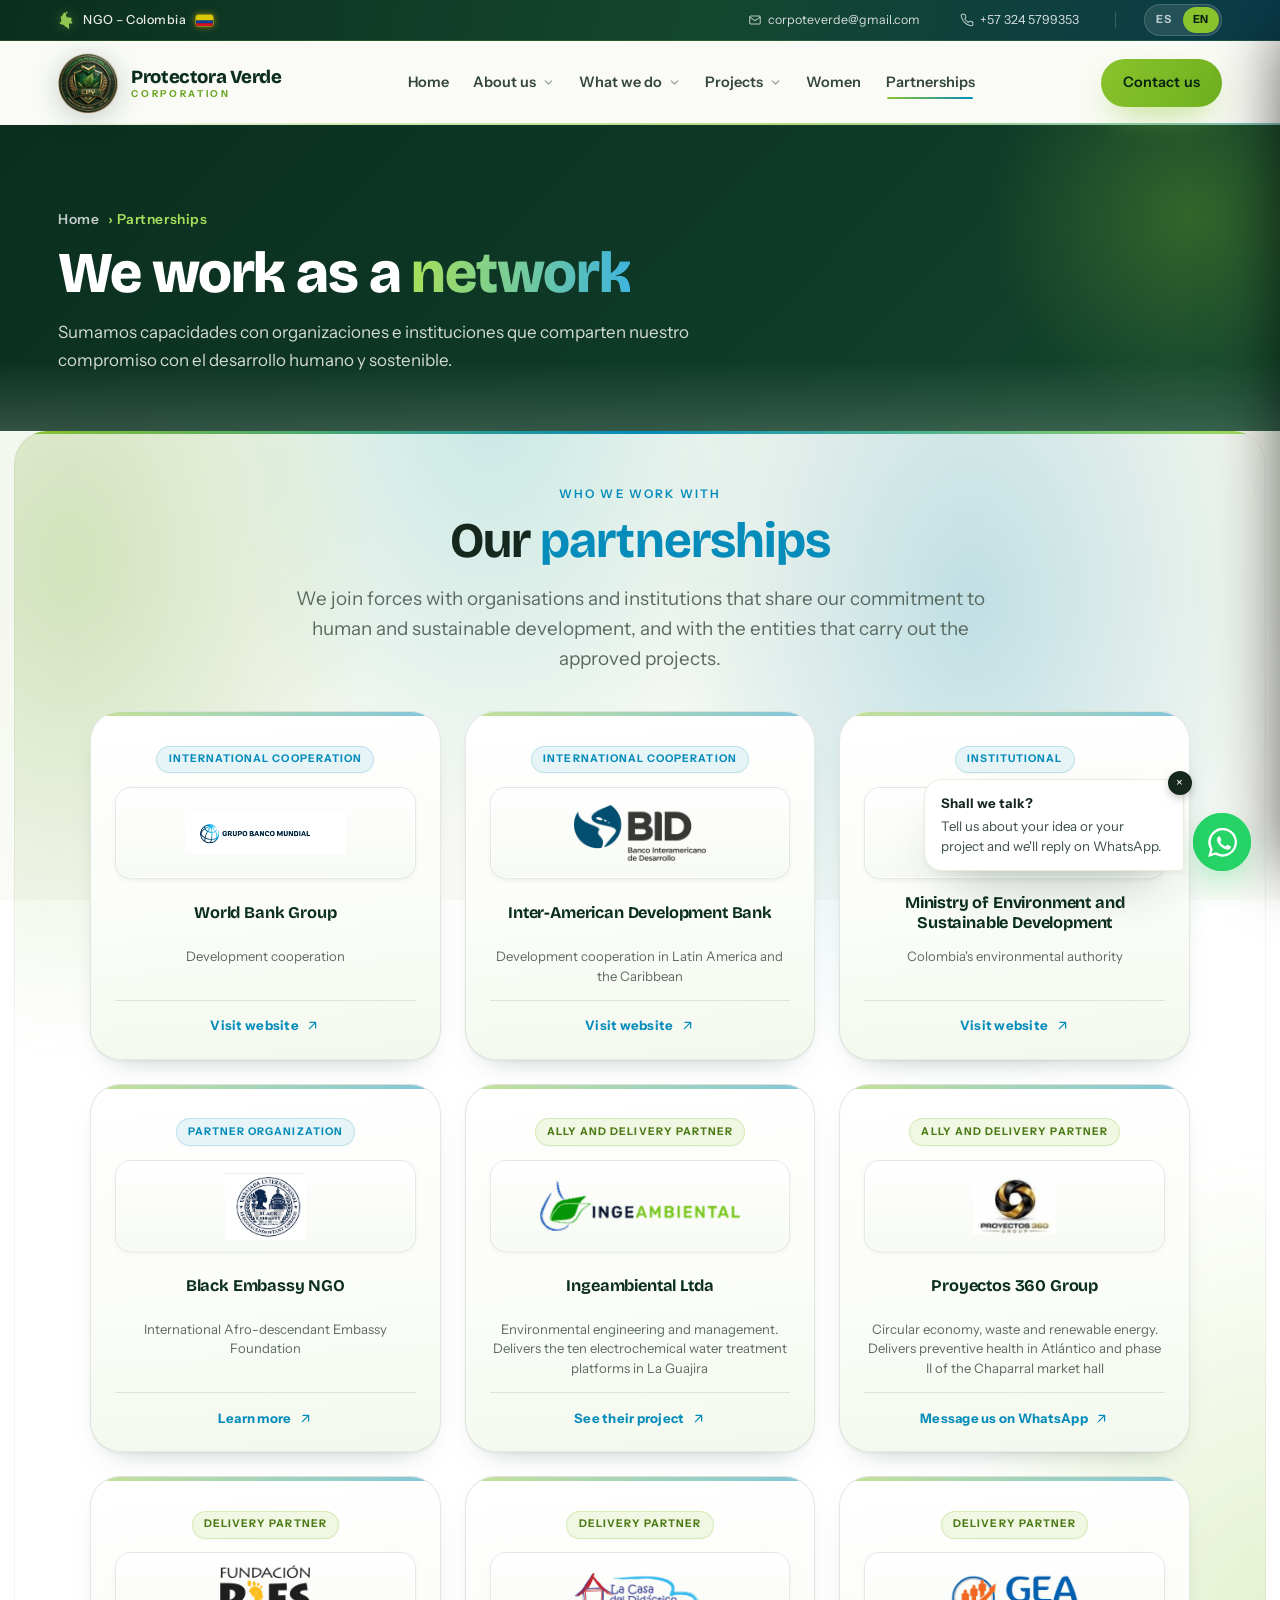
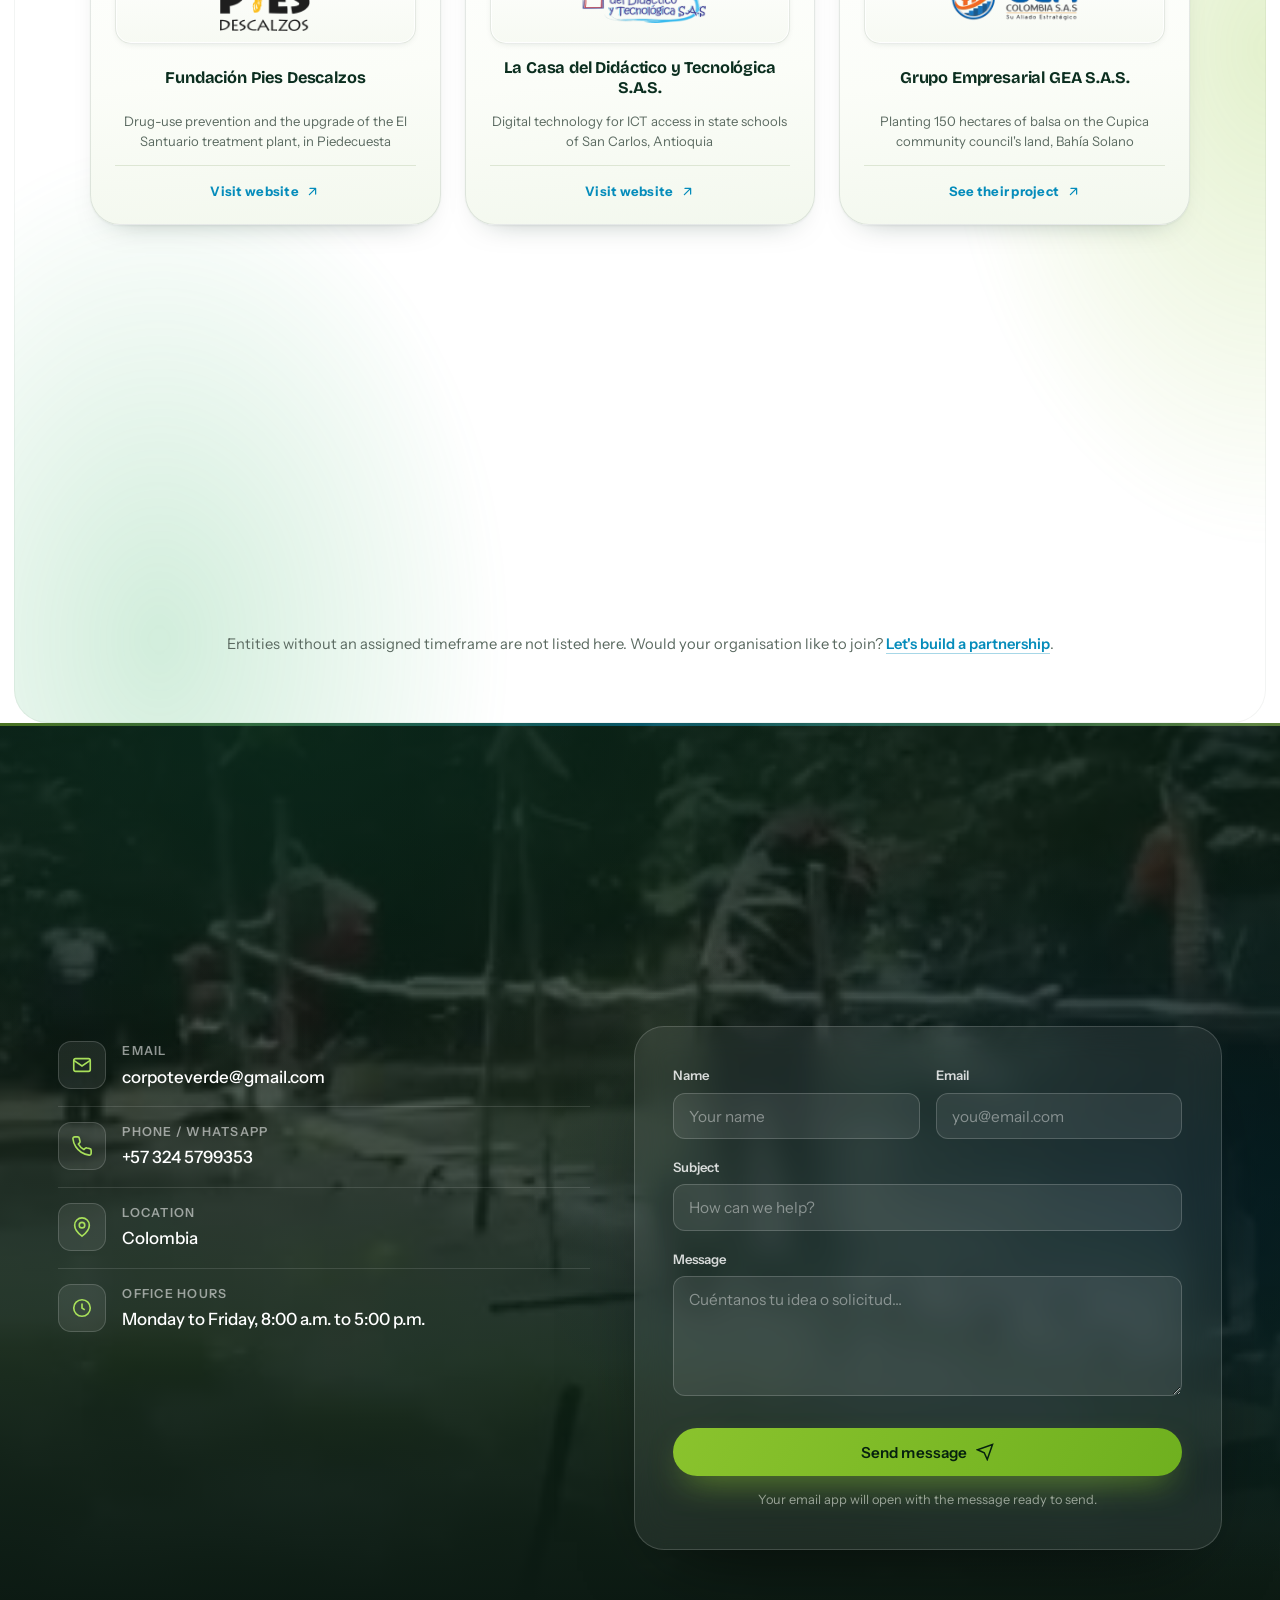
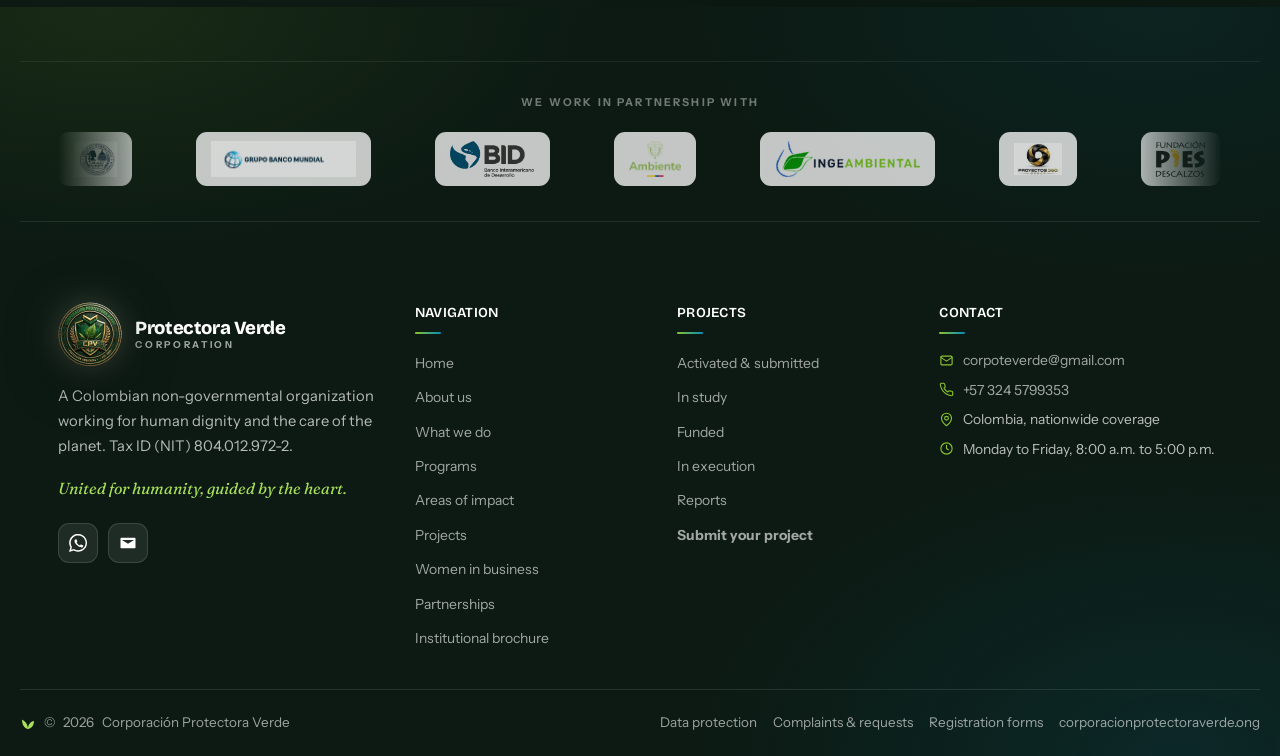
==== alianzas.html @ 6cab3f8e "actualización mapa de calor de proyectos Colombia Corp" ====
<!DOCTYPE html>
<html lang="es">
<head>
<meta charset="UTF-8"/>
<meta name="viewport" content="width=device-width, initial-scale=1"/>
<meta http-equiv="Cache-Control" content="no-cache, must-revalidate"/>
<title>Alianzas | Corporación Protectora Verde</title>
<meta name="description" content="Trabajamos en red con Black Embassy, Banco Mundial, BID, Ingeambiental, Ministerio de Ambiente y Proyecto 360 Group."/>
<meta name="theme-color" content="#0B2E1F"/>
<link rel="icon" href="img/logo.png?v=1036278d" type="image/png"/>
<link rel="preconnect" href="https://fonts.googleapis.com"/>
<link rel="preconnect" href="https://fonts.gstatic.com" crossorigin/>
<link href="https://fonts.googleapis.com/css2?family=Bricolage+Grotesque:opsz,wght@12..96,500;12..96,600;12..96,700;12..96,800&family=Fraunces:ital,opsz,wght@1,9..144,400;1,9..144,500;1,9..144,600&family=Instrument+Sans:wght@400;500;600&display=swap" rel="stylesheet"/>
<link rel="stylesheet" href="css/styles.css?v=1036278d"/>
<link rel="stylesheet" href="css/rediseno.css?v=1036278d"/>
</head>
<body class="cargando">
<div class="loader" id="loader" role="status" aria-live="polite">
  <div class="loader-in">
    <div class="loader-mark"><img src="img/logo.webp?v=1036278d" alt=""/></div>
    <p class="loader-word">Corporación Protectora Verde<span>Unidos por la humanidad</span></p>
    <div class="loader-bar"><i></i></div>
  </div>
</div>
<div class="progreso" id="progreso"></div>

<div class="topbar">
  <div class="wrap">
    <span class="tb-left"><svg class="co-mapa" viewBox="0 0 22 26" aria-hidden="true"><path d="M12.66 0.70C12.49 0.66,12.19 0.90,11.93 1.09C11.67 1.27,11.25 1.85,10.83 2.04C10.41 2.24,9.34 2.39,8.94 2.48C8.55 2.57,8.27 2.53,7.99 2.70C7.72 2.88,7.13 3.41,6.97 3.73C6.80 4.05,6.85 4.77,6.82 4.98C6.79 5.18,6.80 5.16,6.75 5.20C6.70 5.24,6.63 5.16,6.48 5.27C6.34 5.38,5.87 5.79,5.69 6.00C5.52 6.22,5.27 6.66,5.21 6.81C5.15 6.97,5.31 7.02,5.24 7.10C5.17 7.19,4.81 7.48,4.70 7.40C4.59 7.31,4.49 6.65,4.43 6.49C4.38 6.33,4.42 5.96,4.32 6.25C4.22 6.55,3.74 8.07,3.73 8.57C3.72 9.08,4.21 9.53,4.26 9.86C4.31 10.20,4.01 10.47,4.07 10.95C4.13 11.43,4.77 12.70,4.70 13.30C4.62 13.90,3.88 14.79,3.53 15.22C3.17 15.65,2.33 16.10,2.18 16.35C2.03 16.60,2.19 16.81,2.43 17.01C2.67 17.21,3.55 17.58,3.91 17.78C4.27 17.97,4.57 18.28,4.99 18.41C5.41 18.54,6.46 18.58,6.89 18.70C7.33 18.82,7.66 18.92,8.09 19.27C8.53 19.62,9.40 20.72,9.97 21.20C10.54 21.67,11.57 22.25,12.16 22.66C12.76 23.08,13.79 23.78,14.21 24.13C14.64 24.48,15.03 25.69,15.18 25.17C15.33 24.66,15.29 21.58,15.31 20.46C15.33 19.34,14.70 17.61,15.31 17.16C15.92 16.71,19.11 17.43,19.67 17.23C20.24 17.04,19.48 16.18,19.34 15.77C19.20 15.35,18.83 14.69,18.68 14.30C18.53 13.91,18.23 13.59,18.24 12.98C18.25 12.36,18.79 10.42,18.72 9.91C18.65 9.39,18.28 9.46,17.73 9.31C17.18 9.15,15.37 8.89,14.80 8.79C14.23 8.69,13.96 8.62,13.63 8.60C13.30 8.58,12.70 8.71,12.46 8.65C12.21 8.58,12.01 8.33,11.87 8.13C11.74 7.94,11.67 7.58,11.51 7.25C11.34 6.92,10.75 6.07,10.70 5.78C10.65 5.50,11.02 5.50,11.14 5.20C11.26 4.89,11.43 3.93,11.58 3.58C11.73 3.23,12.01 2.93,12.24 2.70C12.46 2.47,13.06 2.15,13.19 1.97C13.32 1.78,13.26 1.56,13.19 1.38C13.12 1.20,12.84 0.75,12.66 0.70Z"/></svg> ONG &ndash; Colombia<span class="co-bandera" aria-hidden="true"><svg viewBox="0 0 18 12" preserveAspectRatio="none"><rect width="18" height="6" fill="#FCD116"/><rect y="6" width="18" height="3" fill="#003893"/><rect y="9" width="18" height="3" fill="#CE1126"/></svg></span></span>
    <span class="tb-right">
      <a class="tb-mail" href="mailto:corpoteverde@gmail.com"><svg viewBox="0 0 24 24" fill="none" stroke="currentColor" stroke-width="1.8"><rect x="3" y="5" width="18" height="14" rx="2"/><path d="m3 7 9 6 9-6"/></svg><span>corpoteverde@gmail.com</span></a>
      <a class="tb-tel" href="tel:+573245799353"><svg viewBox="0 0 24 24" fill="none" stroke="currentColor" stroke-width="1.8"><path d="M22 16.9v3a2 2 0 0 1-2.2 2 19.8 19.8 0 0 1-8.6-3.1 19.5 19.5 0 0 1-6-6 19.8 19.8 0 0 1-3.1-8.7A2 2 0 0 1 4.1 2h3a2 2 0 0 1 2 1.7c.1 1 .4 1.9.7 2.8a2 2 0 0 1-.5 2.1L8.1 9.9a16 16 0 0 0 6 6l1.3-1.3a2 2 0 0 1 2.1-.4c.9.3 1.8.5 2.8.6a2 2 0 0 1 1.7 2Z"/></svg><span>+57 324 5799353</span></a>
      <span class="tb-sep"></span>
      <span class="lang" id="lang" role="group" aria-label="Idioma / Language">
        <button type="button" data-lang="es" class="on" aria-pressed="true">ES</button>
        <button type="button" data-lang="en" aria-pressed="false">EN</button>
      </span>
    </span>
  </div>
</div>

<header class="header" id="header">
  <div class="wrap nav">
    <a href="index.html" class="brand" aria-label="Inicio | Corporación Protectora Verde">
      <span class="ring"><img src="img/logo.webp?v=1036278d" alt="Corporación Protectora Verde"/></span>
      <span class="bn"><b>Protectora Verde</b><span>Corporación</span></span>
    </a>
    <nav class="menu" id="menu" aria-label="Menú principal">
      <a href="index.html">Inicio</a>
      <span class="has-sub"><a href="nosotros.html">Nosotros<svg class="sub-caret" viewBox="0 0 24 24" fill="none" stroke="currentColor" stroke-width="2.4" stroke-linecap="round" stroke-linejoin="round"><path d="m6 9 6 6 6-6"/></svg></a><span class="submenu"><a href="nosotros.html#conocenos"><span class="mm-ic"><svg class="" viewBox="0 0 24 24" fill="none" stroke="currentColor" stroke-width="1.9" stroke-linecap="round" stroke-linejoin="round" aria-hidden="true"><path d="M20.8 6.4a5.5 5.5 0 0 0-7.8 0L12 7.4l-1-1a5.5 5.5 0 0 0-7.8 7.8l8.8 8.8 8.8-8.8a5.5 5.5 0 0 0 0-7.8Z"/></svg></span><span class="mm-tx">Conócenos<small>Quiénes somos y de dónde venimos</small></span></a><a href="nosotros.html#mision"><span class="mm-ic"><svg class="" viewBox="0 0 24 24" fill="none" stroke="currentColor" stroke-width="1.9" stroke-linecap="round" stroke-linejoin="round" aria-hidden="true"><circle cx="12" cy="12" r="9"/><circle cx="12" cy="12" r="5"/><circle cx="12" cy="12" r="1.4"/></svg></span><span class="mm-tx">Misión<small>El propósito que nos mueve</small></span></a><a href="nosotros.html#vision"><span class="mm-ic"><svg class="" viewBox="0 0 24 24" fill="none" stroke="currentColor" stroke-width="1.9" stroke-linecap="round" stroke-linejoin="round" aria-hidden="true"><path d="M2 12s3.6-7 10-7 10 7 10 7-3.6 7-10 7-10-7-10-7Z"/><circle cx="12" cy="12" r="3"/></svg></span><span class="mm-tx">Visión<small>Hacia dónde vamos al 2030</small></span></a><a href="nosotros.html#valores"><span class="mm-ic"><svg class="" viewBox="0 0 24 24" fill="none" stroke="currentColor" stroke-width="1.9" stroke-linecap="round" stroke-linejoin="round" aria-hidden="true"><path d="M12 2 4 5v6c0 5 3.4 9.4 8 11 4.6-1.6 8-6 8-11V5l-8-3Z"/></svg></span><span class="mm-tx">Valores<small>Los principios que nos guían</small></span></a><a href="nosotros.html#equipo"><span class="mm-ic"><svg class="" viewBox="0 0 24 24" fill="none" stroke="currentColor" stroke-width="1.9" stroke-linecap="round" stroke-linejoin="round" aria-hidden="true"><path d="M16 21v-2a4 4 0 0 0-4-4H6a4 4 0 0 0-4 4v2"/><circle cx="9" cy="7" r="4"/><path d="M22 21v-2a4 4 0 0 0-3-3.87"/></svg></span><span class="mm-tx">Equipo de trabajo<small>Las personas detrás de cada proyecto</small></span></a><a href="nosotros.html#proteccion-datos"><span class="mm-ic"><svg class="" viewBox="0 0 24 24" fill="none" stroke="currentColor" stroke-width="1.9" stroke-linecap="round" stroke-linejoin="round" aria-hidden="true"><rect x="4" y="10" width="16" height="11" rx="2"/><path d="M8 10V7a4 4 0 0 1 8 0v3"/></svg></span><span class="mm-tx">Protección de datos<small>Tratamiento de la información</small></span></a><a href="nosotros.html#pqr"><span class="mm-ic"><svg class="" viewBox="0 0 24 24" fill="none" stroke="currentColor" stroke-width="1.9" stroke-linecap="round" stroke-linejoin="round" aria-hidden="true"><path d="M21 15a2 2 0 0 1-2 2H8l-5 4V5a2 2 0 0 1 2-2h14a2 2 0 0 1 2 2Z"/></svg></span><span class="mm-tx">Peticiones, quejas y reclamos<small>Canal de atención ciudadana</small></span></a></span></span>
      <span class="has-sub"><a href="programas.html#que-hacemos">Qué hacemos<svg class="sub-caret" viewBox="0 0 24 24" fill="none" stroke="currentColor" stroke-width="2.4" stroke-linecap="round" stroke-linejoin="round"><path d="m6 9 6 6 6-6"/></svg></a><span class="submenu"><a href="programas.html#que-hacemos"><span class="mm-ic"><svg class="" viewBox="0 0 24 24" fill="none" stroke="currentColor" stroke-width="1.9" stroke-linecap="round" stroke-linejoin="round" aria-hidden="true"><path d="m12 2 9 5-9 5-9-5 9-5Z"/><path d="m3 12 9 5 9-5M3 17l9 5 9-5"/></svg></span><span class="mm-tx">Áreas de acción<small>Los nueve frentes donde trabajamos</small></span></a><a href="programas.html#programas"><span class="mm-ic"><svg class="" viewBox="0 0 24 24" fill="none" stroke="currentColor" stroke-width="1.9" stroke-linecap="round" stroke-linejoin="round" aria-hidden="true"><path d="M12 21C12 12 6 8 3 7c0 9 5 13 9 14Z"/><path d="M12 21c0-7 4-11 9-12 0 7-4 11-9 12Z"/></svg></span><span class="mm-tx">Programas<small>Iniciativas en marcha en el territorio</small></span></a><a href="programas.html#ejes"><span class="mm-ic"><svg class="" viewBox="0 0 24 24" fill="none" stroke="currentColor" stroke-width="1.9" stroke-linecap="round" stroke-linejoin="round" aria-hidden="true"><path d="M12 2v4M12 18v4M4.9 4.9l2.9 2.9M16.2 16.2l2.9 2.9M2 12h4M18 12h4M4.9 19.1l2.9-2.9M16.2 7.8l2.9-2.9"/></svg></span><span class="mm-tx">Ejes estratégicos<small>Las diez líneas que ordenan el trabajo</small></span></a><a href="programas.html#incidencia"><span class="mm-ic"><svg class="" viewBox="0 0 24 24" fill="none" stroke="currentColor" stroke-width="1.9" stroke-linecap="round" stroke-linejoin="round" aria-hidden="true"><path d="m9 3-6 3v15l6-3 6 3 6-3V3l-6 3-6-3Z"/><path d="M9 3v15M15 6v15"/></svg></span><span class="mm-tx">Zonas de incidencia<small>Mapa interactivo de nuestra presencia</small></span></a><a href="programas.html#territorio"><span class="mm-ic"><svg class="" viewBox="0 0 24 24" fill="none" stroke="currentColor" stroke-width="1.9" stroke-linecap="round" stroke-linejoin="round" aria-hidden="true"><rect x="2" y="6" width="14" height="12" rx="2"/><path d="m16 11 6-3v8l-6-3Z"/></svg></span><span class="mm-tx">En territorio<small>Video y galería de nuestras jornadas</small></span></a></span></span>
      <span class="has-sub"><a href="proyectos.html">Proyectos<svg class="sub-caret" viewBox="0 0 24 24" fill="none" stroke="currentColor" stroke-width="2.4" stroke-linecap="round" stroke-linejoin="round"><path d="m6 9 6 6 6-6"/></svg></a><span class="submenu submenu-2c"><a href="proyectos.html#activados"><span class="mm-ic"><svg class="" viewBox="0 0 24 24" fill="none" stroke="currentColor" stroke-width="1.9" stroke-linecap="round" stroke-linejoin="round" aria-hidden="true"><path d="M3 7a2 2 0 0 1 2-2h4l2 2h8a2 2 0 0 1 2 2v9a2 2 0 0 1-2 2H5a2 2 0 0 1-2-2Z"/></svg></span><span class="mm-tx">Activados presentados<small>Portafolio completo con buscador</small></span></a><a href="proyectos.html#estudio"><span class="mm-ic"><svg class="" viewBox="0 0 24 24" fill="none" stroke="currentColor" stroke-width="1.9" stroke-linecap="round" stroke-linejoin="round" aria-hidden="true"><circle cx="11" cy="11" r="7"/><path d="m20 20-3.5-3.5"/></svg></span><span class="mm-tx">Estudio<small>En formulación y estructuración</small></span></a><a href="proyectos.html#viables"><span class="mm-ic"><svg class="" viewBox="0 0 24 24" fill="none" stroke="currentColor" stroke-width="1.9" stroke-linecap="round" stroke-linejoin="round" aria-hidden="true"><path d="M22 11.1V12a10 10 0 1 1-5.9-9.1"/><path d="M22 4 12 14l-3-3"/></svg></span><span class="mm-tx">Viables<small>Con concepto técnico favorable</small></span></a><a href="proyectos.html#aprobados"><span class="mm-ic"><svg class="" viewBox="0 0 24 24" fill="none" stroke="currentColor" stroke-width="1.9" stroke-linecap="round" stroke-linejoin="round" aria-hidden="true"><path d="M9 12h6M12 3v4"/><rect x="3" y="7" width="18" height="14" rx="2"/></svg></span><span class="mm-tx">Aprobados<small>Avalados por la entidad competente</small></span></a><a href="proyectos.html#financiados"><span class="mm-ic"><svg class="" viewBox="0 0 24 24" fill="none" stroke="currentColor" stroke-width="1.9" stroke-linecap="round" stroke-linejoin="round" aria-hidden="true"><rect x="2" y="6" width="20" height="12" rx="2"/><circle cx="12" cy="12" r="2.6"/></svg></span><span class="mm-tx">Financiados<small>Con recursos asegurados</small></span></a><a href="proyectos.html#ejecucion"><span class="mm-ic"><svg class="" viewBox="0 0 24 24" fill="none" stroke="currentColor" stroke-width="1.9" stroke-linecap="round" stroke-linejoin="round" aria-hidden="true"><circle cx="12" cy="12" r="3"/><path d="M19.4 15a1.6 1.6 0 0 0 .3 1.8l.1.1a2 2 0 1 1-2.8 2.8l-.1-.1a1.6 1.6 0 0 0-2.7 1.1V21a2 2 0 1 1-4 0v-.1A1.6 1.6 0 0 0 7 19.4a1.6 1.6 0 0 0-1.8.3l-.1.1a2 2 0 1 1-2.8-2.8l.1-.1A1.6 1.6 0 0 0 3 14.1H3a2 2 0 1 1 0-4h.1A1.6 1.6 0 0 0 4.6 7a1.6 1.6 0 0 0-.3-1.8l-.1-.1a2 2 0 1 1 2.8-2.8l.1.1A1.6 1.6 0 0 0 9 3h.1a2 2 0 1 1 4 0V3a1.6 1.6 0 0 0 2.7 1.1l.1-.1a2 2 0 1 1 2.8 2.8l-.1.1a1.6 1.6 0 0 0 1.1 2.7H21a2 2 0 1 1 0 4h-.1a1.6 1.6 0 0 0-1.5 1.4Z"/></svg></span><span class="mm-tx">Ejecución<small>Obras y actividades en marcha</small></span></a><a href="proyectos.html#supervision"><span class="mm-ic"><svg class="" viewBox="0 0 24 24" fill="none" stroke="currentColor" stroke-width="1.9" stroke-linecap="round" stroke-linejoin="round" aria-hidden="true"><path d="M2 12s3.6-7 10-7 10 7 10 7-3.6 7-10 7-10-7-10-7Z"/><circle cx="12" cy="12" r="2.6"/></svg></span><span class="mm-tx">Supervisión<small>Seguimiento e interventoría</small></span></a><a href="proyectos.html#ejecutados"><span class="mm-ic"><svg class="" viewBox="0 0 24 24" fill="none" stroke="currentColor" stroke-width="1.9" stroke-linecap="round" stroke-linejoin="round" aria-hidden="true"><path d="M4 22V4M4 4h13l-2 4 2 4H4"/></svg></span><span class="mm-tx">Ejecutados<small>Proyectos entregados y cerrados</small></span></a><a href="proyectos.html#informes"><span class="mm-ic"><svg class="" viewBox="0 0 24 24" fill="none" stroke="currentColor" stroke-width="1.9" stroke-linecap="round" stroke-linejoin="round" aria-hidden="true"><path d="M14 2H6a2 2 0 0 0-2 2v16a2 2 0 0 0 2 2h12a2 2 0 0 0 2-2V8l-6-6Z"/><path d="M14 2v6h6M9 14h6M9 18h4"/></svg></span><span class="mm-tx">Informes<small>Rendición de cuentas y resultados</small></span></a><a class="mm-pie" href="presentar-proyecto.html"><span>Presenta tu proyecto y descarga los formatos de registro</span><svg class="" viewBox="0 0 24 24" fill="none" stroke="currentColor" stroke-width="1.9" stroke-linecap="round" stroke-linejoin="round" aria-hidden="true"><path d="M21 15v4a2 2 0 0 1-2 2H5a2 2 0 0 1-2-2v-4"/><path d="m7 10 5 5 5-5M12 15V3"/></svg></a></span></span>
      <a href="mujeres.html">Mujeres</a>
      <a href="alianzas.html" class="active">Alianzas</a>
    </nav>
    <div class="nav-cta">
      <a href="index.html#contacto" class="btn btn-primary">Contáctanos</a>
      <button class="burger" id="burger" aria-label="Abrir menú" aria-expanded="false" aria-controls="drawer"><span></span></button>
    </div>
  </div>
</header>

<aside class="drawer" id="drawer" aria-hidden="true" aria-label="Menú">
  <div class="drawer-head"><img src="img/logo.webp?v=1036278d" alt=""/><span><b>Protectora Verde</b><span>Corporación</span></span></div>
  <a href="index.html">Inicio</a>
  <div class="dgroup"><span>Nosotros</span><a href="nosotros.html#conocenos"><span class="dg-ic"><svg viewBox="0 0 24 24" fill="none" stroke="currentColor" stroke-width="1.9" stroke-linecap="round" stroke-linejoin="round" aria-hidden="true"><path d="M20.8 6.4a5.5 5.5 0 0 0-7.8 0L12 7.4l-1-1a5.5 5.5 0 0 0-7.8 7.8l8.8 8.8 8.8-8.8a5.5 5.5 0 0 0 0-7.8Z"/></svg></span>Conócenos</a><a href="nosotros.html#mision"><span class="dg-ic"><svg viewBox="0 0 24 24" fill="none" stroke="currentColor" stroke-width="1.9" stroke-linecap="round" stroke-linejoin="round" aria-hidden="true"><circle cx="12" cy="12" r="9"/><circle cx="12" cy="12" r="5"/><circle cx="12" cy="12" r="1.4"/></svg></span>Misión</a><a href="nosotros.html#vision"><span class="dg-ic"><svg viewBox="0 0 24 24" fill="none" stroke="currentColor" stroke-width="1.9" stroke-linecap="round" stroke-linejoin="round" aria-hidden="true"><path d="M2 12s3.6-7 10-7 10 7 10 7-3.6 7-10 7-10-7-10-7Z"/><circle cx="12" cy="12" r="3"/></svg></span>Visión</a><a href="nosotros.html#valores"><span class="dg-ic"><svg viewBox="0 0 24 24" fill="none" stroke="currentColor" stroke-width="1.9" stroke-linecap="round" stroke-linejoin="round" aria-hidden="true"><path d="M12 2 4 5v6c0 5 3.4 9.4 8 11 4.6-1.6 8-6 8-11V5l-8-3Z"/></svg></span>Valores</a><a href="nosotros.html#equipo"><span class="dg-ic"><svg viewBox="0 0 24 24" fill="none" stroke="currentColor" stroke-width="1.9" stroke-linecap="round" stroke-linejoin="round" aria-hidden="true"><path d="M16 21v-2a4 4 0 0 0-4-4H6a4 4 0 0 0-4 4v2"/><circle cx="9" cy="7" r="4"/><path d="M22 21v-2a4 4 0 0 0-3-3.87"/></svg></span>Equipo de trabajo</a><a href="nosotros.html#proteccion-datos"><span class="dg-ic"><svg viewBox="0 0 24 24" fill="none" stroke="currentColor" stroke-width="1.9" stroke-linecap="round" stroke-linejoin="round" aria-hidden="true"><rect x="4" y="10" width="16" height="11" rx="2"/><path d="M8 10V7a4 4 0 0 1 8 0v3"/></svg></span>Protección de datos</a><a href="nosotros.html#pqr"><span class="dg-ic"><svg viewBox="0 0 24 24" fill="none" stroke="currentColor" stroke-width="1.9" stroke-linecap="round" stroke-linejoin="round" aria-hidden="true"><path d="M21 15a2 2 0 0 1-2 2H8l-5 4V5a2 2 0 0 1 2-2h14a2 2 0 0 1 2 2Z"/></svg></span>Quejas y reclamos</a></div>
  <div class="dgroup"><span>Qué hacemos</span><a href="programas.html#que-hacemos"><span class="dg-ic"><svg viewBox="0 0 24 24" fill="none" stroke="currentColor" stroke-width="1.9" stroke-linecap="round" stroke-linejoin="round" aria-hidden="true"><path d="m12 2 9 5-9 5-9-5 9-5Z"/><path d="m3 12 9 5 9-5M3 17l9 5 9-5"/></svg></span>Áreas de acción</a><a href="programas.html#programas"><span class="dg-ic"><svg viewBox="0 0 24 24" fill="none" stroke="currentColor" stroke-width="1.9" stroke-linecap="round" stroke-linejoin="round" aria-hidden="true"><path d="M12 21C12 12 6 8 3 7c0 9 5 13 9 14Z"/><path d="M12 21c0-7 4-11 9-12 0 7-4 11-9 12Z"/></svg></span>Programas</a><a href="programas.html#ejes"><span class="dg-ic"><svg viewBox="0 0 24 24" fill="none" stroke="currentColor" stroke-width="1.9" stroke-linecap="round" stroke-linejoin="round" aria-hidden="true"><path d="M12 2v4M12 18v4M4.9 4.9l2.9 2.9M16.2 16.2l2.9 2.9M2 12h4M18 12h4M4.9 19.1l2.9-2.9M16.2 7.8l2.9-2.9"/></svg></span>Ejes estratégicos</a><a href="programas.html#incidencia"><span class="dg-ic"><svg viewBox="0 0 24 24" fill="none" stroke="currentColor" stroke-width="1.9" stroke-linecap="round" stroke-linejoin="round" aria-hidden="true"><path d="m9 3-6 3v15l6-3 6 3 6-3V3l-6 3-6-3Z"/><path d="M9 3v15M15 6v15"/></svg></span>Zonas de incidencia</a><a href="programas.html#territorio"><span class="dg-ic"><svg viewBox="0 0 24 24" fill="none" stroke="currentColor" stroke-width="1.9" stroke-linecap="round" stroke-linejoin="round" aria-hidden="true"><rect x="2" y="6" width="14" height="12" rx="2"/><path d="m16 11 6-3v8l-6-3Z"/></svg></span>En territorio</a></div>
  <div class="dgroup"><span>Proyectos</span><a href="proyectos.html#activados"><span class="dg-ic"><svg viewBox="0 0 24 24" fill="none" stroke="currentColor" stroke-width="1.9" stroke-linecap="round" stroke-linejoin="round" aria-hidden="true"><path d="M3 7a2 2 0 0 1 2-2h4l2 2h8a2 2 0 0 1 2 2v9a2 2 0 0 1-2 2H5a2 2 0 0 1-2-2Z"/></svg></span>Activados presentados</a><a href="proyectos.html#estudio"><span class="dg-ic"><svg viewBox="0 0 24 24" fill="none" stroke="currentColor" stroke-width="1.9" stroke-linecap="round" stroke-linejoin="round" aria-hidden="true"><circle cx="11" cy="11" r="7"/><path d="m20 20-3.5-3.5"/></svg></span>Estudio</a><a href="proyectos.html#viables"><span class="dg-ic"><svg viewBox="0 0 24 24" fill="none" stroke="currentColor" stroke-width="1.9" stroke-linecap="round" stroke-linejoin="round" aria-hidden="true"><path d="M22 11.1V12a10 10 0 1 1-5.9-9.1"/><path d="M22 4 12 14l-3-3"/></svg></span>Viables</a><a href="proyectos.html#aprobados"><span class="dg-ic"><svg viewBox="0 0 24 24" fill="none" stroke="currentColor" stroke-width="1.9" stroke-linecap="round" stroke-linejoin="round" aria-hidden="true"><path d="M9 12h6M12 3v4"/><rect x="3" y="7" width="18" height="14" rx="2"/></svg></span>Aprobados</a><a href="proyectos.html#financiados"><span class="dg-ic"><svg viewBox="0 0 24 24" fill="none" stroke="currentColor" stroke-width="1.9" stroke-linecap="round" stroke-linejoin="round" aria-hidden="true"><rect x="2" y="6" width="20" height="12" rx="2"/><circle cx="12" cy="12" r="2.6"/></svg></span>Financiados</a><a href="proyectos.html#ejecucion"><span class="dg-ic"><svg viewBox="0 0 24 24" fill="none" stroke="currentColor" stroke-width="1.9" stroke-linecap="round" stroke-linejoin="round" aria-hidden="true"><circle cx="12" cy="12" r="3"/><path d="M19.4 15a1.6 1.6 0 0 0 .3 1.8l.1.1a2 2 0 1 1-2.8 2.8l-.1-.1a1.6 1.6 0 0 0-2.7 1.1V21a2 2 0 1 1-4 0v-.1A1.6 1.6 0 0 0 7 19.4a1.6 1.6 0 0 0-1.8.3l-.1.1a2 2 0 1 1-2.8-2.8l.1-.1A1.6 1.6 0 0 0 3 14.1H3a2 2 0 1 1 0-4h.1A1.6 1.6 0 0 0 4.6 7a1.6 1.6 0 0 0-.3-1.8l-.1-.1a2 2 0 1 1 2.8-2.8l.1.1A1.6 1.6 0 0 0 9 3h.1a2 2 0 1 1 4 0V3a1.6 1.6 0 0 0 2.7 1.1l.1-.1a2 2 0 1 1 2.8 2.8l-.1.1a1.6 1.6 0 0 0 1.1 2.7H21a2 2 0 1 1 0 4h-.1a1.6 1.6 0 0 0-1.5 1.4Z"/></svg></span>Ejecución</a><a href="proyectos.html#supervision"><span class="dg-ic"><svg viewBox="0 0 24 24" fill="none" stroke="currentColor" stroke-width="1.9" stroke-linecap="round" stroke-linejoin="round" aria-hidden="true"><path d="M2 12s3.6-7 10-7 10 7 10 7-3.6 7-10 7-10-7-10-7Z"/><circle cx="12" cy="12" r="2.6"/></svg></span>Supervisión</a><a href="proyectos.html#ejecutados"><span class="dg-ic"><svg viewBox="0 0 24 24" fill="none" stroke="currentColor" stroke-width="1.9" stroke-linecap="round" stroke-linejoin="round" aria-hidden="true"><path d="M4 22V4M4 4h13l-2 4 2 4H4"/></svg></span>Ejecutados</a><a href="proyectos.html#informes"><span class="dg-ic"><svg viewBox="0 0 24 24" fill="none" stroke="currentColor" stroke-width="1.9" stroke-linecap="round" stroke-linejoin="round" aria-hidden="true"><path d="M14 2H6a2 2 0 0 0-2 2v16a2 2 0 0 0 2 2h12a2 2 0 0 0 2-2V8l-6-6Z"/><path d="M14 2v6h6M9 14h6M9 18h4"/></svg></span>Informes</a><a href="presentar-proyecto.html"><span class="dg-ic"><svg viewBox="0 0 24 24" fill="none" stroke="currentColor" stroke-width="1.9" stroke-linecap="round" stroke-linejoin="round" aria-hidden="true"><path d="M21 15v4a2 2 0 0 1-2 2H5a2 2 0 0 1-2-2v-4"/><path d="m7 10 5 5 5-5M12 15V3"/></svg></span>Presenta tu proyecto</a></div>
  <a href="mujeres.html"><span class="dg-ic"><svg viewBox="0 0 24 24" fill="none" stroke="currentColor" stroke-width="1.9" stroke-linecap="round" stroke-linejoin="round" aria-hidden="true"><path d="M12 3v4M12 17v4M3 12h4M17 12h4M5.6 5.6l2.8 2.8M15.6 15.6l2.8 2.8M18.4 5.6l-2.8 2.8M8.4 15.6l-2.8 2.8"/></svg></span>Mujeres que emprenden</a>
  <a href="alianzas.html">Alianzas</a>
  <a href="presentar-proyecto.html">Presenta tu proyecto</a>
  <a href="index.html#contacto" class="btn btn-primary">Contáctanos</a>
  <div class="drawer-lang"><span>Idioma / Language</span><span class="lang" data-lang-clone><button type="button" data-lang="es" class="on">ES</button><button type="button" data-lang="en">EN</button></span></div>
</aside>
<div class="scrim" id="scrim"></div>

<section class="subhero">
  <div class="wrap">
    <div class="crumb"><a href="index.html">Inicio</a> › Alianzas</div>
    <h1>Trabajamos en <span class="accent">red</span></h1>
    <p>Sumamos capacidades con organizaciones e instituciones que comparten nuestro compromiso con el desarrollo humano y sostenible.</p>
  </div>
</section>
<section class="sec sec-panel sec-panel-verde" id="alianzas">
  <div class="wrap">
    <div class="sec-head center reveal">
      <p class="eyebrow">Con quiénes trabajamos</p>
      <h2 class="h-sec">Nuestras <span class="accent">alianzas</span></h2>
      <p class="lead">Sumamos capacidades con organizaciones e instituciones que comparten nuestro compromiso con el desarrollo humano y sostenible, y con las entidades que llevan a cabo los proyectos aprobados.</p>
    </div>
    <div class="allies-grid"><a class="ally reveal d1" href="https://www.bancomundial.org/ext/es/home" target="_blank" rel="noopener"><span class="ally-tag">Cooperación internacional</span><div class="ally-logo"><img src="img/asset-dcfaf648dc.png" class="lg-w" alt="Grupo Banco Mundial"/></div><div class="ally-name">Grupo Banco Mundial</div><div class="ally-role">Cooperación para el desarrollo</div><span class="ally-link">Ir al sitio <svg viewBox="0 0 24 24" fill="none" stroke="currentColor" stroke-width="2" stroke-linecap="round" stroke-linejoin="round"><path d="M7 17 17 7M8 7h9v9"/></svg></span></a><a class="ally reveal d2" href="https://www.iadb.org/es" target="_blank" rel="noopener"><span class="ally-tag">Cooperación internacional</span><div class="ally-logo"><img src="img/asset-aedf7753a2.png" class="lg-bid" alt="Banco Interamericano de Desarrollo"/></div><div class="ally-name">Banco Interamericano de Desarrollo</div><div class="ally-role">Cooperación para el desarrollo en América Latina y el Caribe</div><span class="ally-link">Ir al sitio <svg viewBox="0 0 24 24" fill="none" stroke="currentColor" stroke-width="2" stroke-linecap="round" stroke-linejoin="round"><path d="M7 17 17 7M8 7h9v9"/></svg></span></a><a class="ally reveal d3" href="https://www.minambiente.gov.co" target="_blank" rel="noopener"><span class="ally-tag">Institucional</span><div class="ally-logo"><img src="img/minambiente.png" class="lg-t" alt="Ministerio de Ambiente y Desarrollo Sostenible"/></div><div class="ally-name">Ministerio de Ambiente y Desarrollo Sostenible</div><div class="ally-role">Institucionalidad ambiental de Colombia</div><span class="ally-link">Ir al sitio <svg viewBox="0 0 24 24" fill="none" stroke="currentColor" stroke-width="2" stroke-linecap="round" stroke-linejoin="round"><path d="M7 17 17 7M8 7h9v9"/></svg></span></a><a class="ally reveal d4" href="https://www.blackembassy.org" target="_blank" rel="noopener"><span class="ally-tag">Organización aliada</span><div class="ally-logo"><img src="img/asset-73784ad43a.png" class="lg-s" alt="Black Embassy ONG"/></div><div class="ally-name">Black Embassy ONG</div><div class="ally-role">Fundación Embajada Internacional Afrodescendiente</div><span class="ally-link">Conocer más <svg viewBox="0 0 24 24" fill="none" stroke="currentColor" stroke-width="2" stroke-linecap="round" stroke-linejoin="round"><path d="M7 17 17 7M8 7h9v9"/></svg></span></a><a class="ally reveal d5" href="proyectos.html#aprobados"><span class="ally-tag es-ejec">Aliada y ejecutora</span><div class="ally-logo"><img src="img/asset-ddf801b5d7.png" class="lg-m" alt="Ingeambiental Ltda"/></div><div class="ally-name">Ingeambiental Ltda</div><div class="ally-role">Ingeniería y gestión ambiental. Ejecuta las diez plataformas electroquímicas para potabilizar agua en La Guajira</div><span class="ally-link">Ver su proyecto <svg viewBox="0 0 24 24" fill="none" stroke="currentColor" stroke-width="2" stroke-linecap="round" stroke-linejoin="round"><path d="M7 17 17 7M8 7h9v9"/></svg></span></a><a class="ally reveal d5" href="https://wa.me/573245799353?text=Hola%2C%20quiero%20informaci%C3%B3n%20sobre%20la%20alianza%20con%20Proyectos%20360%20Group" target="_blank" rel="noopener"><span class="ally-tag es-ejec">Aliada y ejecutora</span><div class="ally-logo"><img src="img/proyectos-360.png" class="lg-bid" alt="Proyectos 360 Group"/></div><div class="ally-name">Proyectos 360 Group</div><div class="ally-role">Economía circular, residuos y energía renovable. Ejecuta la salud preventiva en el Atlántico y la fase II de la plaza de mercado de Chaparral</div><span class="ally-link">Escríbenos por WhatsApp <svg viewBox="0 0 24 24" fill="none" stroke="currentColor" stroke-width="2" stroke-linecap="round" stroke-linejoin="round"><path d="M7 17 17 7M8 7h9v9"/></svg></span></a><a class="ally reveal d5" href="https://fundacionpiesdescalzos.com" target="_blank" rel="noopener"><span class="ally-tag es-ejec">Ejecutora</span><div class="ally-logo"><img src="img/pies-descalzos.png" class="lg-t" alt="Fundación Pies Descalzos"/></div><div class="ally-name">Fundación Pies Descalzos</div><div class="ally-role">Prevención del consumo de sustancias psicoactivas y optimización de la planta de tratamiento El Santuario, en Piedecuesta</div><span class="ally-link">Ir al sitio <svg viewBox="0 0 24 24" fill="none" stroke="currentColor" stroke-width="2" stroke-linecap="round" stroke-linejoin="round"><path d="M7 17 17 7M8 7h9v9"/></svg></span></a><a class="ally reveal d5" href="https://www.lacasadeldidactico.com" target="_blank" rel="noopener"><span class="ally-tag es-ejec">Ejecutora</span><div class="ally-logo"><img src="img/casa-didactico.png" class="lg-m" alt="La Casa del Didáctico y Tecnológica S.A.S."/></div><div class="ally-name">La Casa del Didáctico y Tecnológica S.A.S.</div><div class="ally-role">Tecnologías digitales para el acceso a las TIC en instituciones educativas públicas de San Carlos, Antioquia</div><span class="ally-link">Ir al sitio <svg viewBox="0 0 24 24" fill="none" stroke="currentColor" stroke-width="2" stroke-linecap="round" stroke-linejoin="round"><path d="M7 17 17 7M8 7h9v9"/></svg></span></a><a class="ally reveal d5" href="proyectos.html#aprobados"><span class="ally-tag es-ejec">Ejecutora</span><div class="ally-logo"><img src="img/gea.png" class="lg-m" alt="Grupo Empresarial GEA S.A.S."/></div><div class="ally-name">Grupo Empresarial GEA S.A.S.</div><div class="ally-role">Establecimiento forestal de 150 hectáreas de balso en predios del consejo comunitario de Cupica, Bahía Solano</div><span class="ally-link">Ver su proyecto <svg viewBox="0 0 24 24" fill="none" stroke="currentColor" stroke-width="2" stroke-linecap="round" stroke-linejoin="round"><path d="M7 17 17 7M8 7h9v9"/></svg></span></a><a class="ally reveal d5" href="proyectos.html#aprobados"><span class="ally-tag es-ejec">Ejecutora</span><div class="ally-logo"><img src="img/funcredes.png" class="lg-m" alt="Fundación Funcredes"/></div><div class="ally-name">Fundación Funcredes</div><div class="ally-role">Prevención y protección frente al consumo de sustancias psicoactivas en Santiago de Tolú, Sucre</div><span class="ally-link">Ver su proyecto <svg viewBox="0 0 24 24" fill="none" stroke="currentColor" stroke-width="2" stroke-linecap="round" stroke-linejoin="round"><path d="M7 17 17 7M8 7h9v9"/></svg></span></a></div>
    <p class="allies-note">Las entidades a las que todavía no se les ha asignado plazo no aparecen aquí. ¿Tu organización quiere sumar? <a href="#contacto">Construyamos una alianza</a>.</p>
  </div>
</section>

<section class="sec sec-dark sec-video sec-cierre" id="contacto">
  <div class="sec-video-capa" aria-hidden="true">
    <video data-fondo preload="metadata" muted loop playsinline
           poster="media/poster-campo-ninos.jpg" src="media/campo-ninos.mp4"></video>
    <span class="sv-velo"></span>
  </div>
  <div class="wrap">
    <div class="sec-head reveal">
      <p class="eyebrow on-dark">Contáctenos</p>
      <h2 class="h-sec">Hablemos de cómo <span class="accent">sumar</span></h2>
      <p class="lead">Estamos para escucharte. Escríbenos y construyamos juntos comunidades más justas y sostenibles.</p>
    </div>
    <div class="contact">
      <div class="contact-info reveal d1">
        <div class="ci">
          <span class="ic"><svg viewBox="0 0 24 24" fill="none" stroke-width="1.8"><rect x="3" y="5" width="18" height="14" rx="2"/><path d="m3 7 9 6 9-6"/></svg></span>
          <div><b>Correo</b><a href="mailto:corpoteverde@gmail.com">corpoteverde@gmail.com</a></div>
        </div>
        <div class="ci">
          <span class="ic"><svg viewBox="0 0 24 24" fill="none" stroke-width="1.8"><path d="M22 16.9v3a2 2 0 0 1-2.2 2 19.8 19.8 0 0 1-8.6-3.1 19.5 19.5 0 0 1-6-6 19.8 19.8 0 0 1-3.1-8.7A2 2 0 0 1 4.1 2h3a2 2 0 0 1 2 1.7c.1 1 .4 1.9.7 2.8a2 2 0 0 1-.5 2.1L8.1 9.9a16 16 0 0 0 6 6l1.3-1.3a2 2 0 0 1 2.1-.4c.9.3 1.8.5 2.8.6a2 2 0 0 1 1.7 2Z"/></svg></span>
          <div><b>Teléfono / WhatsApp</b><a href="tel:+573245799353">+57 324 5799353</a></div>
        </div>
        <div class="ci">
          <span class="ic"><svg viewBox="0 0 24 24" fill="none" stroke-width="1.8"><path d="M20 10c0 6-8 12-8 12s-8-6-8-12a8 8 0 0 1 16 0Z"/><circle cx="12" cy="10" r="3"/></svg></span>
          <div><b>Ubicación</b><p>Colombia</p></div>
        </div>
        <div class="ci">
          <span class="ic"><svg viewBox="0 0 24 24" fill="none" stroke-width="1.8"><circle cx="12" cy="12" r="9"/><path d="M12 7v5l3 2"/></svg></span>
          <div><b>Atención</b><p>Lunes a viernes, de 8:00 a.m. a 5:00 p.m.</p></div>
        </div>
      </div>
      <form class="form reveal d2" id="contactForm">
        <div class="row">
          <div class="field"><label for="nombre">Nombre</label><input id="nombre" type="text" placeholder="Tu nombre" required/></div>
          <div class="field"><label for="email">Correo</label><input id="email" type="email" placeholder="tu@correo.com" required/></div>
        </div>
        <div class="field"><label for="asunto">Asunto</label><input id="asunto" type="text" placeholder="¿En qué podemos ayudarte?"/></div>
        <div class="field"><label for="mensaje">Mensaje</label><textarea id="mensaje" placeholder="Cuéntanos tu idea o solicitud…" required></textarea></div>
        <button type="submit" class="btn btn-primary">Enviar mensaje
          <svg viewBox="0 0 24 24" fill="none" stroke="currentColor" stroke-width="2"><path d="m22 2-7 20-4-9-9-4 20-7Z"/></svg></button>
        <p class="note">Se abrirá tu aplicación de correo con el mensaje listo para enviar.</p>
      </form>
    </div>
  </div>
</section>
<footer class="footer">
  <div class="wrap f-aliados">
    <p>Trabajamos en red con</p>
    <div class="marquee "><div class="marquee-pista"><a href="https://www.blackembassy.org" target="_blank" rel="noopener"><img src="img/asset-73784ad43a.png" alt="Black Embassy ONG" loading="lazy"/></a><a href="https://www.bancomundial.org/ext/es/home" target="_blank" rel="noopener"><img src="img/asset-dcfaf648dc.png" alt="Grupo Banco Mundial" loading="lazy"/></a><a href="https://www.iadb.org/es" target="_blank" rel="noopener"><img src="img/asset-aedf7753a2.png" alt="Banco Interamericano de Desarrollo" loading="lazy"/></a><a href="https://www.minambiente.gov.co" target="_blank" rel="noopener"><img src="img/minambiente.png" alt="Ministerio de Ambiente y Desarrollo Sostenible" loading="lazy"/></a><a href="alianzas.html"><img src="img/asset-ddf801b5d7.png" alt="Ingeambiental Ltda" loading="lazy"/></a><a href="alianzas.html"><img src="img/proyectos-360.png" alt="Proyectos 360 Group" loading="lazy"/></a><a href="https://fundacionpiesdescalzos.com" target="_blank" rel="noopener"><img src="img/pies-descalzos.png" alt="Fundación Pies Descalzos" loading="lazy"/></a><a href="https://www.lacasadeldidactico.com" target="_blank" rel="noopener"><img src="img/casa-didactico.png" alt="La Casa del Didáctico y Tecnológica" loading="lazy"/></a><a href="proyectos.html#aprobados"><img src="img/gea.png" alt="Grupo Empresarial GEA" loading="lazy"/></a><a href="proyectos.html#aprobados"><img src="img/funcredes.png" alt="Fundación Funcredes" loading="lazy"/></a><a href="https://www.blackembassy.org" target="_blank" rel="noopener"><img src="img/asset-73784ad43a.png" alt="Black Embassy ONG" loading="lazy"/></a><a href="https://www.bancomundial.org/ext/es/home" target="_blank" rel="noopener"><img src="img/asset-dcfaf648dc.png" alt="Grupo Banco Mundial" loading="lazy"/></a><a href="https://www.iadb.org/es" target="_blank" rel="noopener"><img src="img/asset-aedf7753a2.png" alt="Banco Interamericano de Desarrollo" loading="lazy"/></a><a href="https://www.minambiente.gov.co" target="_blank" rel="noopener"><img src="img/minambiente.png" alt="Ministerio de Ambiente y Desarrollo Sostenible" loading="lazy"/></a><a href="alianzas.html"><img src="img/asset-ddf801b5d7.png" alt="Ingeambiental Ltda" loading="lazy"/></a><a href="alianzas.html"><img src="img/proyectos-360.png" alt="Proyectos 360 Group" loading="lazy"/></a><a href="https://fundacionpiesdescalzos.com" target="_blank" rel="noopener"><img src="img/pies-descalzos.png" alt="Fundación Pies Descalzos" loading="lazy"/></a><a href="https://www.lacasadeldidactico.com" target="_blank" rel="noopener"><img src="img/casa-didactico.png" alt="La Casa del Didáctico y Tecnológica" loading="lazy"/></a><a href="proyectos.html#aprobados"><img src="img/gea.png" alt="Grupo Empresarial GEA" loading="lazy"/></a><a href="proyectos.html#aprobados"><img src="img/funcredes.png" alt="Fundación Funcredes" loading="lazy"/></a></div></div>
  </div>
  <div class="wrap ftop">
    <div class="fbrand">
      <a href="index.html" class="brand">
        <span class="ring"><img src="img/logo.webp?v=1036278d" alt="Corporación Protectora Verde"/></span>
        <span class="bn"><b>Protectora Verde</b><span>Corporación</span></span>
      </a>
      <p>Organización no gubernamental colombiana que trabaja por la dignidad humana y el cuidado del planeta. NIT 804.012.972-2.</p>
      <p class="tl">Unidos por la humanidad, guiados por el corazón.</p>
      <div class="socials">
        <a href="https://wa.me/573245799353" target="_blank" rel="noopener" aria-label="WhatsApp"><svg viewBox="0 0 24 24"><path d="M.1 24l1.7-6.2a11.9 11.9 0 1 1 4.3 4.3L.1 24Zm6.6-3.9.4.2a9.9 9.9 0 1 0-3.4-3.4l.2.4-1 3.8 3.8-1Zm11.4-5.3c-.2-.1-1.6-.8-1.9-.9-.2-.1-.4-.1-.6.1l-.8 1c-.2.2-.3.2-.6.1s-1.2-.5-2.3-1.4c-.9-.8-1.4-1.7-1.6-2-.2-.3 0-.5.1-.6l.4-.5.3-.5-.1-.5c-.1-.1-.6-1.4-.8-2-.2-.5-.4-.4-.6-.5h-.5c-.2 0-.5.1-.7.3-.3.3-1 1-1 2.4s1 2.8 1.2 3 2 3.1 4.9 4.3c2.4 1 2.9.8 3.4.8s1.6-.7 1.9-1.3c.2-.7.2-1.2.1-1.3Z"/></svg></a>
        <a href="mailto:corpoteverde@gmail.com" aria-label="Correo electrónico"><svg viewBox="0 0 24 24"><path d="M3 5h18a1 1 0 0 1 1 1v12a1 1 0 0 1-1 1H3a1 1 0 0 1-1-1V6a1 1 0 0 1 1-1Zm9 8 8-5H4l8 5Z"/></svg></a>
      </div>
    </div>
    <div>
      <h4>Navegación</h4>
      <ul>
        <li><a href="index.html">Inicio</a></li>
        <li><a href="nosotros.html">Nosotros</a></li>
        <li><a href="programas.html#que-hacemos">Qué hacemos</a></li>
        <li><a href="programas.html#programas">Programas</a></li>
        <li><a href="programas.html#incidencia">Zonas de incidencia</a></li>
        <li><a href="proyectos.html">Proyectos</a></li>
        <li><a href="mujeres.html">Mujeres que emprenden</a></li>
        <li><a href="alianzas.html">Alianzas</a></li>
        <li><a href="docs/Brochure-Institucional-Corpoteve-2026.pdf" download>Brochure institucional</a></li>
      </ul>
    </div>
    <div>
      <h4>Proyectos</h4>
      <ul>
        <li><a href="proyectos.html#activados">Activados presentados</a></li>
        <li><a href="proyectos.html#estudio">En estudio</a></li>
        <li><a href="proyectos.html#financiados">Financiados</a></li>
        <li><a href="proyectos.html#ejecucion">En ejecución</a></li>
        <li><a href="proyectos.html#informes">Informes</a></li>
        <li><a href="presentar-proyecto.html"><b>Presenta tu proyecto</b></a></li>
      </ul>
    </div>
    <div>
      <h4>Contacto</h4>
      <ul>
        <li class="fc"><svg viewBox="0 0 24 24" fill="none" stroke="currentColor" stroke-width="1.8" stroke-linecap="round" stroke-linejoin="round"><rect x="3" y="5" width="18" height="14" rx="2"/><path d="m3 7 9 6 9-6"/></svg><a href="mailto:corpoteverde@gmail.com">corpoteverde@gmail.com</a></li>
        <li class="fc"><svg viewBox="0 0 24 24" fill="none" stroke="currentColor" stroke-width="1.8" stroke-linecap="round" stroke-linejoin="round"><path d="M22 16.9v3a2 2 0 0 1-2.2 2 19.8 19.8 0 0 1-8.6-3.1 19.5 19.5 0 0 1-6-6 19.8 19.8 0 0 1-3.1-8.7A2 2 0 0 1 4.1 2h3a2 2 0 0 1 2 1.7c.1 1 .4 1.9.7 2.8a2 2 0 0 1-.5 2.1L8.1 9.9a16 16 0 0 0 6 6l1.3-1.3a2 2 0 0 1 2.1-.4c.9.3 1.8.5 2.8.6a2 2 0 0 1 1.7 2Z"/></svg><a href="tel:+573245799353">+57 324 5799353</a></li>
        <li class="fc"><svg viewBox="0 0 24 24" fill="none" stroke="currentColor" stroke-width="1.8" stroke-linecap="round" stroke-linejoin="round"><path d="M20 10c0 6-8 12-8 12s-8-6-8-12a8 8 0 0 1 16 0Z"/><circle cx="12" cy="10" r="3"/></svg><span>Colombia, cobertura nacional</span></li>
        <li class="fc"><svg viewBox="0 0 24 24" fill="none" stroke="currentColor" stroke-width="1.8" stroke-linecap="round" stroke-linejoin="round"><circle cx="12" cy="12" r="9"/><path d="M12 7v5l3 2"/></svg><span>Lunes a viernes, de 8:00 a.m. a 5:00 p.m.</span></li>
      </ul>
    </div>
  </div>
  <div class="wrap fbot">
    <span class="leaf"><svg viewBox="0 0 24 24"><path d="M12 21C12 12 6 8 3 7c0 9 5 13 9 14ZM12 21c0-7 4-11 9-12 0 7-4 11-9 12Z"/></svg> © <span id="year">2026</span> Corporación Protectora Verde</span>
    <span class="f-legal">
      <a href="nosotros.html#proteccion-datos">Protección de datos</a>
      <a href="nosotros.html#pqr">PQR</a>
      <a href="presentar-proyecto.html">Formatos de registro</a>
      <span>corporacionprotectoraverde.ong</span>
    </span>
  </div>
</footer>

<div class="wa-flota" id="waFlota">
  <a class="wa-btn" href="https://wa.me/573245799353?text=Hola%2C%20quiero%20conocer%20m%C3%A1s%20sobre%20la%20Corporaci%C3%B3n%20Protectora%20Verde" target="_blank" rel="noopener" aria-label="Escríbenos por WhatsApp">
    <svg viewBox="0 0 24 24" fill="currentColor"><path d="M.1 24l1.7-6.2a11.9 11.9 0 1 1 4.3 4.3L.1 24Zm6.6-3.9.4.2a9.9 9.9 0 1 0-3.4-3.4l.2.4-1 3.8 3.8-1Zm11.4-5.3c-.2-.1-1.6-.8-1.9-.9-.2-.1-.4-.1-.6.1l-.8 1c-.2.2-.3.2-.6.1s-1.2-.5-2.3-1.4c-.9-.8-1.4-1.7-1.6-2-.2-.3 0-.5.1-.6l.4-.5.3-.5-.1-.5c-.1-.1-.6-1.4-.8-2-.2-.5-.4-.4-.6-.5h-.5c-.2 0-.5.1-.7.3-.3.3-1 1-1 2.4s1 2.8 1.2 3 2 3.1 4.9 4.3c2.4 1 2.9.8 3.4.8s1.6-.7 1.9-1.3c.2-.7.2-1.2.1-1.3Z"/></svg>
  </a>
  <div class="wa-burbuja">
    <button class="wa-cerrar" type="button" aria-label="Cerrar mensaje">&times;</button>
    <b>¿Hablamos?</b>Cuéntanos tu idea o tu proyecto y te respondemos por WhatsApp.
  </div>
</div>
<button class="to-top" id="toTop" aria-label="Volver arriba"><svg class="tt-anillo" viewBox="0 0 36 36" aria-hidden="true"><circle class="tt-pista" cx="18" cy="18" r="15.9"/><circle class="tt-avance" cx="18" cy="18" r="15.9" pathLength="100"/></svg><svg class="tt-flecha" viewBox="0 0 24 24" aria-hidden="true"><path d="M12 19V6M6 12l6-6 6 6"/></svg></button>

<script src="js/app.js?v=1036278d" defer></script>
<script src="js/ui.js?v=1036278d" defer></script>
<script src="js/i18n.js?v=1036278d" defer></script>
</body>
</html>
---- css/styles.css ----
/* ============ RESET / TOKENS ============ */
*{margin:0;padding:0;box-sizing:border-box}
:root{
  --bosque:#0B2E1F; --bosque-2:#0F3A28; --bosque-3:#14472F;
  --lima:#8AC32D; --lima-2:#A8E05A;
  --neon:#6FA828; --neon-2:#87C13A;
  --azul:#058CBB; --azul-2:#3FB4DD;
  --hueso:#F4F7EF; --hueso-2:#ECF1E4;
  --tinta:#16271E; --niebla:#5B6A61; --linea:#DDE6D4;
  --blanco:#ffffff;
  --maxw:1240px;
  --rad:20px; --rad-lg:30px;
  --shadow:0 22px 60px -24px rgba(11,46,31,.45);
  --shadow-sm:0 10px 30px -16px rgba(11,46,31,.35);
  --spring:cubic-bezier(.22,1,.36,1);
  --display:'Bricolage Grotesque',system-ui,sans-serif;
  --serif:'Fraunces',Georgia,serif;
  --body:'Instrument Sans',system-ui,sans-serif;
}
html{scroll-behavior:smooth;-webkit-text-size-adjust:100%}
body{
  font-family:var(--body);color:var(--tinta);background:var(--hueso);
  line-height:1.6;overflow-x:hidden;
  -webkit-font-smoothing:antialiased;text-rendering:optimizeLegibility;
}
img{display:block;max-width:100%}
a{color:inherit;text-decoration:none}
button{font-family:inherit;cursor:pointer;border:none;background:none}
::selection{background:var(--lima);color:var(--bosque)}

/* ============ TIPOGRAFÍA / UTILIDADES ============ */
.wrap{max-width:var(--maxw);margin-inline:auto;padding-inline:clamp(1.1rem,4vw,2.4rem)}
.eyebrow{
  display:inline-flex;align-items:center;gap:.6rem;
  font-family:var(--body);font-weight:600;font-size:.74rem;letter-spacing:.18em;
  text-transform:uppercase;color:var(--azul);
}
.eyebrow::before{content:'';width:26px;height:2px;border-radius:2px;
  background:linear-gradient(90deg,var(--lima),var(--azul));
  transform-origin:left;animation:none}
.eyebrow.on-dark{color:var(--lima-2)}
h1,h2,h3{font-family:var(--display);font-weight:700;line-height:1.06;letter-spacing:-.02em}
.h-sec{font-size:clamp(1.9rem,4.4vw,3.1rem);font-weight:700;color:var(--tinta)}
.h-sec .accent{color:var(--azul)}
.on-dark .h-sec,.sec-dark .h-sec{color:#fff}
.lead{font-size:clamp(1.02rem,1.6vw,1.18rem);color:var(--niebla);max-width:60ch}
.sec-dark .lead{color:rgba(255,255,255,.78)}
.serif-it{font-family:var(--serif);font-style:italic;font-weight:500}

/* ============ BOTONES ============ */
.btn{
  display:inline-flex;align-items:center;justify-content:center;gap:.55rem;
  font-weight:600;font-size:.95rem;letter-spacing:.01em;
  padding:.92rem 1.6rem;border-radius:999px;
  transition:transform .4s var(--spring),box-shadow .4s var(--spring),background .3s;
  will-change:transform;white-space:nowrap;
}
.btn svg{width:18px;height:18px}
.btn-primary{background:linear-gradient(120deg,var(--lima),#6fb01f);color:#06210f;
  box-shadow:0 14px 34px -12px rgba(138,195,45,.7)}
.btn-primary:hover{transform:translateY(-3px);box-shadow:0 20px 40px -12px rgba(138,195,45,.85)}
.btn-azul{background:linear-gradient(120deg,var(--azul),#0479a0);color:#fff;
  box-shadow:0 14px 34px -12px rgba(5,140,187,.6)}
.btn-azul:hover{transform:translateY(-3px)}
.btn-ghost{background:rgba(255,255,255,.08);color:#fff;border:1px solid rgba(255,255,255,.28);
  backdrop-filter:blur(8px)}
.btn-ghost:hover{background:rgba(255,255,255,.16);transform:translateY(-3px)}
.btn-outline{border:1.5px solid var(--linea);color:var(--tinta);background:#fff}
.btn-outline:hover{border-color:var(--lima);color:#3c6b16;transform:translateY(-3px)}

/* ============ TOP BAR ============ */
.topbar{
  background:var(--bosque);color:rgba(255,255,255,.85);font-size:.8rem;
  border-bottom:1px solid rgba(255,255,255,.06);position:relative;z-index:60;
}
.topbar .wrap{display:flex;align-items:center;justify-content:space-between;gap:1rem;
  min-height:42px;flex-wrap:wrap}
.topbar .tb-left{display:inline-flex;align-items:center;gap:.5rem;letter-spacing:.04em}
.topbar .tb-left .dot{width:7px;height:7px;border-radius:50%;background:var(--lima);
  box-shadow:0 0 0 4px rgba(138,195,45,.18)}
.topbar .tb-right{display:inline-flex;align-items:center;gap:1.4rem}
.topbar a{display:inline-flex;align-items:center;gap:.4rem;color:rgba(255,255,255,.82);
  transition:color .25s}
.topbar a:hover{color:var(--lima-2)}
.topbar svg{width:14px;height:14px;opacity:.85}

/* ============ HEADER / NAV ============ */
.header{position:sticky;top:0;z-index:55;
  background:rgba(244,247,239,.82);backdrop-filter:blur(16px) saturate(1.1);
  border-bottom:1px solid transparent;transition:padding .35s var(--spring),
  background .35s,border-color .35s,box-shadow .35s}
.header.shrunk{background:rgba(244,247,239,.94);border-color:var(--linea);
  box-shadow:0 8px 30px -22px rgba(11,46,31,.4)}
.nav{display:flex;align-items:center;justify-content:space-between;gap:1.2rem;
  min-height:78px;transition:min-height .35s var(--spring)}
.header.shrunk .nav{min-height:64px}
.brand{display:flex;align-items:center;gap:.7rem}
.brand .ring{
  position:relative;width:46px;height:46px;border-radius:50%;flex-shrink:0;
  display:grid;place-items:center;background:#fff;
  box-shadow:0 6px 18px -8px rgba(11,46,31,.4);transition:width .35s,height .35s}
.brand .ring::before{content:'';position:absolute;inset:-3px;border-radius:50%;z-index:-1;
  background:conic-gradient(from 0deg,var(--lima),var(--azul),var(--lima-2),var(--azul-2),var(--lima));
  animation:spin 9s linear infinite}
.brand .ring img{width:78%;height:78%;border-radius:50%;object-fit:contain}
.brand .bn{display:flex;flex-direction:column;line-height:1.05}
.brand .bn b{font-family:var(--display);font-weight:700;font-size:1.02rem;color:var(--tinta);
  letter-spacing:-.01em}
.brand .bn span{font-size:.66rem;letter-spacing:.16em;text-transform:uppercase;
  color:var(--niebla);font-weight:600}
.menu{display:flex;align-items:center;gap:.3rem}
.menu a{position:relative;padding:.5rem .8rem;border-radius:10px;font-weight:500;
  font-size:.92rem;color:#2c3d33;transition:color .25s,background .25s}
.menu a::after{content:'';position:absolute;left:.8rem;right:.8rem;bottom:.34rem;height:2px;
  border-radius:2px;background:linear-gradient(90deg,var(--lima),var(--azul));
  transform:scaleX(0);transform-origin:left;transition:transform .35s var(--spring)}
.menu a:hover{color:var(--bosque)}
.menu a:hover::after,.menu a.active::after{transform:scaleX(1)}
.nav-cta{display:flex;align-items:center;gap:.6rem}
/* Botón hamburguesa: verde neón (tono cercano al de la marca) */
.burger{display:none;width:46px;height:46px;border-radius:14px;place-items:center;
  border:1px solid rgba(111,168,40,.45);
  background:linear-gradient(150deg,rgba(111,168,40,.12),rgba(11,46,31,.04)),var(--blanco);
  box-shadow:0 5px 16px -10px rgba(111,168,40,.85),inset 0 0 0 1px rgba(255,255,255,.6);
  transition:border-color .3s,box-shadow .35s var(--spring),transform .35s var(--spring)}
.burger:hover{transform:translateY(-1px);border-color:var(--neon);
  box-shadow:0 7px 20px -9px rgba(111,168,40,.95)}
.burger span{display:block;width:20px;height:2px;background:var(--neon);border-radius:2px;
  position:relative;transition:transform .3s,opacity .3s,background .3s,box-shadow .3s;
  box-shadow:0 0 6px rgba(111,168,40,.6)}
.burger span::before,.burger span::after{content:'';position:absolute;left:0;width:20px;height:2px;
  background:var(--neon);border-radius:2px;box-shadow:0 0 6px rgba(111,168,40,.6);
  transition:transform .3s,background .3s}
.burger span::before{top:-6px}.burger span::after{top:6px}
.burger.open{border-color:var(--neon);box-shadow:0 0 0 3px rgba(111,168,40,.16),0 7px 20px -9px rgba(111,168,40,.95)}
.burger.open span{background:transparent;box-shadow:none}
.burger.open span::before{transform:translateY(6px) rotate(45deg);background:var(--neon-2)}
.burger.open span::after{transform:translateY(-6px) rotate(-45deg);background:var(--neon-2)}

/* Drawer móvil */
.drawer{position:fixed;inset:0 0 0 auto;width:min(86vw,340px);z-index:70;
  overflow-y:auto;-webkit-overflow-scrolling:touch;overscroll-behavior:contain;
  background:var(--bosque);color:#fff;padding:5.4rem 1.4rem 2rem;
  transform:translateX(100%);transition:transform .5s var(--spring);
  display:flex;flex-direction:column;gap:.2rem;box-shadow:-30px 0 60px -30px rgba(0,0,0,.6)}
.drawer.open{transform:translateX(0)}
.drawer a{padding:.95rem .4rem;font-size:1.1rem;font-weight:500;
  border-bottom:1px solid rgba(255,255,255,.08);color:rgba(255,255,255,.9)}
.drawer a:hover{color:var(--lima-2)}
.drawer .btn{margin-top:1.3rem}
.scrim{position:fixed;inset:0;background:rgba(7,22,15,.55);backdrop-filter:blur(2px);
  opacity:0;visibility:hidden;transition:.4s;z-index:65}
.scrim.open{opacity:1;visibility:visible}

/* ============ HERO ============ */
.hero{position:relative;min-height:clamp(540px,80vh,740px);display:flex;align-items:center;
  isolation:isolate;overflow:hidden}
.hero-bg{position:absolute;inset:0;z-index:-2}
.hero-bg img{width:100%;height:100%;object-fit:cover;transform:scale(1.06);
  animation:heroZoom 18s ease-out forwards}
.hero-bg::after{content:'';position:absolute;inset:0;
  background:
    radial-gradient(120% 90% at 18% 30%,rgba(11,46,31,.62),transparent 60%),
    linear-gradient(180deg,rgba(7,22,15,.72) 0%,rgba(7,22,15,.42) 38%,rgba(7,22,15,.82) 100%);}
.hero-grain{position:absolute;inset:0;z-index:-1;pointer-events:none;opacity:.35;
  background-image:url("data:image/svg+xml,%3Csvg xmlns='http://www.w3.org/2000/svg' width='160' height='160'%3E%3Cfilter id='n'%3E%3CfeTurbulence type='fractalNoise' baseFrequency='0.9' numOctaves='2'/%3E%3CfeColorMatrix values='0 0 0 0 0 0 0 0 0 0 0 0 0 0 0 0 0 0 0.05 0'/%3E%3C/filter%3E%3Crect width='100%25' height='100%25' filter='url(%23n)'/%3E%3C/svg%3E")}
.hero-inner{position:relative;color:#fff;width:100%;padding-block:clamp(2.2rem,4.5vw,3.4rem);
  display:grid;grid-template-columns:minmax(0,1fr) minmax(230px,300px);
  gap:clamp(1.6rem,4vw,3rem);align-items:center}
.hero-copy{max-width:760px}
.hero .eyebrow{color:var(--lima-2)}
.hero h1{font-size:clamp(2.4rem,5.8vw,4.1rem);font-weight:800;margin-top:.85rem;
  letter-spacing:-.03em;text-shadow:0 4px 30px rgba(0,0,0,.3)}
.hero h1 .grad{background:linear-gradient(100deg,var(--lima-2),var(--azul-2));
  -webkit-background-clip:text;background-clip:text;color:transparent}
.hero .tagline{font-family:var(--serif);font-style:italic;font-weight:500;
  font-size:clamp(1.1rem,2.2vw,1.45rem);color:rgba(255,255,255,.92);margin-top:.75rem}
.hero .tagline em{color:var(--lima-2);font-style:italic}
.hero .sub{font-size:clamp(.98rem,1.5vw,1.06rem);color:rgba(255,255,255,.82);
  margin-top:.85rem;max-width:54ch}
.hero-cta{display:flex;flex-wrap:wrap;gap:.8rem;margin-top:1.5rem}
.hero-ceo{display:flex;align-items:center;gap:.7rem;margin-top:1.35rem;
  font-size:.9rem;color:rgba(255,255,255,.8)}
.hero-ceo .line{width:30px;height:2px;background:var(--lima);border-radius:2px}
.hero-ceo b{color:#fff;font-weight:600}
/* stat strip */
.hero-stats{position:relative;z-index:2;margin-top:clamp(1rem,2vw,1.45rem);
  display:flex;flex-wrap:wrap;gap:clamp(1.1rem,3vw,2.6rem)}
.hero-stats .st{color:#fff}
.hero-stats .st b{display:block;font-family:var(--display);font-weight:700;
  font-size:clamp(1.6rem,3.2vw,2.2rem);line-height:1;
  background:linear-gradient(120deg,#fff,var(--lima-2));-webkit-background-clip:text;
  background-clip:text;color:transparent}
.hero-stats .st span{font-size:.82rem;letter-spacing:.04em;color:rgba(255,255,255,.75)}
/* panel de cifras (derecha del hero) */
.hero-facts{position:relative;z-index:2;align-self:center;justify-self:end;width:100%;
  background:linear-gradient(160deg,rgba(11,46,31,.58),rgba(7,22,15,.34));
  border:1px solid rgba(255,255,255,.16);border-radius:var(--rad);
  -webkit-backdrop-filter:blur(9px);backdrop-filter:blur(9px);
  padding:clamp(.95rem,1.6vw,1.25rem);box-shadow:var(--shadow)}
.hero-facts .hf-title{font-family:var(--body);font-weight:600;font-size:.63rem;
  letter-spacing:.2em;text-transform:uppercase;color:var(--lima-2);margin-bottom:.55rem}
.hero-facts .hf{display:flex;align-items:center;gap:.7rem;padding:.5rem 0}
.hero-facts .hf+.hf{border-top:1px solid rgba(255,255,255,.1)}
.hero-facts .hf-ic{flex:none;width:32px;height:32px;border-radius:10px;display:grid;place-items:center;
  background:rgba(138,195,45,.16);border:1px solid rgba(168,224,90,.24);color:var(--lima-2)}
.hero-facts .hf-ic svg{width:16px;height:16px}
.hero-facts .hf-tx{min-width:0}
.hero-facts b{display:block;font-family:var(--display);font-weight:800;font-size:1.15rem;
  line-height:1.05;color:#fff;letter-spacing:-.01em}
.hero-facts b .plus{color:var(--lima-2)}
.hero-facts small{display:block;font-size:.71rem;line-height:1.28;color:rgba(255,255,255,.72)}
.scroll-cue{position:absolute;left:50%;bottom:1.4rem;transform:translateX(-50%);z-index:2;
  display:flex;flex-direction:column;align-items:center;gap:.4rem;color:rgba(255,255,255,.6);
  font-size:.68rem;letter-spacing:.2em;text-transform:uppercase}
.scroll-cue .mouse{width:22px;height:34px;border:2px solid rgba(255,255,255,.5);border-radius:12px;
  position:relative}
.scroll-cue .mouse::after{content:'';position:absolute;left:50%;top:7px;width:3px;height:6px;
  background:var(--lima-2);border-radius:2px;transform:translateX(-50%);
  animation:wheel 1.6s var(--spring) infinite}

/* ============ SECCIONES GENERALES ============ */
section{position:relative}
.sec{padding-block:clamp(1.9rem,3.6vw,3.1rem)}
.sec-tight{padding-block:clamp(1.4rem,2.6vw,2.1rem)}
.sec-dark{background:var(--bosque);color:#fff;position:relative;overflow:hidden}
.sec-dark::before{content:'';position:absolute;inset:0;opacity:.5;pointer-events:none;
  background:radial-gradient(70% 50% at 85% 10%,rgba(5,140,187,.18),transparent 60%),
            radial-gradient(60% 50% at 5% 90%,rgba(138,195,45,.16),transparent 60%)}
.sec-head{max-width:780px;margin-bottom:clamp(1rem,2vw,1.5rem)}
.sec-head .h-sec{margin-top:.55rem}
.sec-head .lead{margin-top:.6rem}
.center{text-align:center;margin-inline:auto}
.center .eyebrow::before{display:none}
.center .eyebrow{justify-content:center}

/* ============ QUIÉNES SOMOS ============ */
.about{display:grid;grid-template-columns:1.15fr .85fr;gap:clamp(1.4rem,3vw,2.6rem);
  align-items:center}
.about-copy .h-sec{margin-top:1rem}
.about-copy p{margin-top:1.2rem;font-size:1.06rem;color:#33453a;max-width:54ch}
.about-copy .pills{display:flex;flex-wrap:wrap;gap:.5rem;margin-top:1.7rem}
.about-copy .pills span{font-size:.78rem;font-weight:600;color:#3c6b16;
  background:var(--hueso-2);border:1px solid var(--linea);padding:.4rem .85rem;border-radius:999px}
.about-visual{position:relative;aspect-ratio:1;display:grid;place-items:center}
.about-visual .halo{position:absolute;inset:6%;border-radius:50%;
  background:radial-gradient(circle at 50% 40%,rgba(138,195,45,.22),transparent 62%)}
.about-visual .ring-xl{position:relative;width:78%;aspect-ratio:1;border-radius:50%;
  display:grid;place-items:center;background:#fff;box-shadow:var(--shadow)}
.about-visual .ring-xl::before{content:'';position:absolute;inset:-10px;border-radius:50%;z-index:-1;
  background:conic-gradient(from 0deg,var(--lima),var(--azul),var(--lima-2),var(--azul-2),var(--lima));
  animation:spin 14s linear infinite;filter:blur(.3px)}
.about-visual .ring-xl img{width:74%;height:74%;object-fit:contain}
.about-visual .float{position:absolute;background:#fff;border:1px solid var(--linea);
  border-radius:16px;padding:.7rem 1rem;box-shadow:var(--shadow-sm);display:flex;
  align-items:center;gap:.6rem;font-weight:600;font-size:.86rem;color:var(--tinta)}
.about-visual .float svg{width:20px;height:20px}
.about-visual .f1{top:6%;right:-2%}
.about-visual .f2{bottom:8%;left:-4%}

/* ============ MISIÓN / VISIÓN ============ */
.mv{display:grid;grid-template-columns:1fr 1fr;gap:clamp(1.4rem,3vw,2.2rem)}
.mv .card{position:relative;background:linear-gradient(160deg,rgba(255,255,255,.07),rgba(255,255,255,.02));
  border:1px solid rgba(255,255,255,.12);border-radius:var(--rad-lg);
  padding:clamp(1.4rem,2.8vw,2.1rem);overflow:hidden;transition:transform .5s var(--spring),
  border-color .4s}
.mv .card:hover{transform:translateY(-6px);border-color:rgba(138,195,45,.4)}
.mv .card .ic{width:54px;height:54px;border-radius:16px;display:grid;place-items:center;
  margin-bottom:1.2rem;background:linear-gradient(135deg,rgba(138,195,45,.2),rgba(5,140,187,.18));
  border:1px solid rgba(255,255,255,.14)}
.mv .card .ic svg{width:26px;height:26px;stroke:var(--lima-2)}
.mv .card h3{font-size:1.5rem;color:#fff;margin-bottom:.6rem}
.mv .card p{color:rgba(255,255,255,.8);font-size:1.02rem}
.mv .card .tag2030{position:absolute;top:1.5rem;right:1.5rem;font-family:var(--display);
  font-weight:800;font-size:1.5rem;color:rgba(255,255,255,.12)}
.mv .card.vis .ic{background:linear-gradient(135deg,rgba(5,140,187,.24),rgba(63,180,221,.16))}
.mv .card.vis .ic svg{stroke:var(--azul-2)}

/* ============ VALORES ============ */
.valores-grid{display:grid;grid-template-columns:repeat(3,1fr);gap:clamp(1rem,2.4vw,1.6rem)}
.valor{background:#fff;border:1px solid var(--linea);border-radius:var(--rad);
  padding:1.7rem 1.6rem;transition:transform .45s var(--spring),box-shadow .45s,border-color .45s;
  position:relative;overflow:hidden}
.valor::before{content:'';position:absolute;top:0;left:0;right:0;height:3px;transform:scaleX(0);
  transform-origin:left;transition:transform .5s var(--spring);
  background:linear-gradient(90deg,var(--lima),var(--azul))}
.valor:hover{transform:translateY(-6px);box-shadow:var(--shadow-sm);border-color:transparent}
.valor:hover::before{transform:scaleX(1)}
.valor .ic{width:50px;height:50px;border-radius:14px;display:grid;place-items:center;
  margin-bottom:1.1rem;background:var(--hueso);border:1px solid var(--linea);transition:.4s}
.valor:hover .ic{background:linear-gradient(135deg,var(--lima),var(--azul));border-color:transparent}
.valor .ic svg{width:24px;height:24px;stroke:#3c6b16;transition:.4s}
.valor:hover .ic svg{stroke:#fff}
.valor h3{font-size:1.18rem;color:var(--tinta);margin-bottom:.4rem}
.valor p{font-size:.94rem;color:var(--niebla)}

/* ============ QUÉ HACEMOS (áreas) ============ */
.areas-grid{display:grid;grid-template-columns:repeat(3,1fr);gap:clamp(.8rem,2vw,1.3rem)}
.area{display:flex;align-items:center;gap:1rem;background:rgba(255,255,255,.05);
  border:1px solid rgba(255,255,255,.12);border-radius:16px;padding:1.1rem 1.2rem;
  transition:transform .4s var(--spring),background .4s,border-color .4s}
.area:hover{transform:translateY(-4px);background:rgba(255,255,255,.09);
  border-color:rgba(138,195,45,.45)}
.area .ic{width:46px;height:46px;border-radius:12px;display:grid;place-items:center;flex-shrink:0;
  background:linear-gradient(135deg,rgba(138,195,45,.22),rgba(5,140,187,.18));
  border:1px solid rgba(255,255,255,.12)}
.area .ic svg{width:24px;height:24px;stroke:var(--lima-2)}
.area b{font-size:1rem;color:#fff;font-weight:600}

/* ============ PROGRAMAS (cards de proyectos) ============ */
/* ---- Slider de programas ---- */
.prog-slider{position:relative}
.prog-rail{display:grid;grid-auto-flow:column;
  grid-auto-columns:calc((100% - 2*clamp(1rem,2.4vw,1.7rem))/3);
  gap:clamp(1rem,2.4vw,1.7rem);
  overflow-x:auto;scroll-snap-type:x mandatory;scroll-behavior:smooth;
  padding:.4rem .15rem 1.4rem;margin:0 -.15rem;
  -ms-overflow-style:none;scrollbar-width:none}
.prog-rail::-webkit-scrollbar{display:none}
.prog-rail .prog{scroll-snap-align:start}
@media(max-width:920px){.prog-rail{grid-auto-columns:calc((100% - 1.2rem)/2)}}
@media(max-width:560px){.prog-rail{grid-auto-columns:86%;gap:1rem}}
.prog-nav{display:flex;align-items:center;gap:.5rem}
.prog-arrow{width:46px;height:46px;border-radius:50%;display:grid;place-items:center;
  background:#fff;border:1.5px solid var(--linea);color:var(--tinta);flex-shrink:0;
  transition:transform .35s var(--spring),background .3s,border-color .3s,opacity .3s,color .3s}
.prog-arrow svg{width:20px;height:20px}
.prog-arrow:hover:not(:disabled){background:linear-gradient(120deg,var(--lima),var(--azul));
  color:#fff;border-color:transparent;transform:translateY(-2px)}
.prog-arrow:disabled{opacity:.4;cursor:default}
.prog-dots{display:flex;align-items:center;justify-content:center;gap:.5rem;margin-top:.4rem}
.prog-dots button{width:9px;height:9px;border-radius:999px;background:var(--linea);
  transition:width .4s var(--spring),background .4s}
.prog-dots button.on{width:30px;background:linear-gradient(90deg,var(--lima),var(--azul))}
.prog-hint{display:inline-flex;align-items:center;gap:.45rem;font-size:.78rem;font-weight:600;
  letter-spacing:.04em;color:var(--niebla)}
.prog{--accent:#8ac32d;--accent-2:#b6e05a;position:relative;border-radius:var(--rad-lg);
  overflow:hidden;background:#fff;box-shadow:var(--shadow-sm);isolation:isolate;
  transition:transform .5s var(--spring),box-shadow .5s}
.prog{aspect-ratio:3/4}
.prog:hover{transform:translateY(-8px);box-shadow:var(--shadow)}
.prog .ph{position:absolute;inset:0;overflow:hidden}
.prog .ph img{width:100%;height:100%;object-fit:cover;transition:transform .8s var(--spring)}
.prog:hover .ph img{transform:scale(1.07)}
.prog .ph::after{content:'';position:absolute;inset:0;
  background:linear-gradient(180deg,rgba(8,24,16,.05) 0%,transparent 32%,rgba(8,24,16,.55) 66%,rgba(8,24,16,.9) 100%)}
.prog .glow{position:absolute;inset:0;z-index:1;pointer-events:none;
  background:radial-gradient(120% 60% at 50% 118%,var(--accent) 0%,transparent 60%);
  opacity:.4;mix-blend-mode:screen;transition:opacity .5s}
.prog:hover .glow{opacity:.68}
.prog .tag{position:absolute;top:1rem;left:1rem;z-index:3;font-size:.62rem;font-weight:700;
  letter-spacing:.13em;text-transform:uppercase;color:#fff;padding:.4rem .8rem;border-radius:999px;
  background:linear-gradient(120deg,var(--accent),var(--accent-2));
  box-shadow:0 6px 16px -6px var(--accent)}
.prog .body{position:absolute;left:0;right:0;bottom:0;z-index:3;padding:1.3rem 1.4rem 1.5rem}
.prog .body h3{color:#fff;font-size:1.24rem;line-height:1.18;margin-bottom:.55rem;position:relative;padding-bottom:.55rem;
  text-shadow:0 2px 12px rgba(0,0,0,.5)}
.prog .body h3::after{content:'';position:absolute;left:0;bottom:0;width:36px;height:3px;border-radius:3px;
  background:linear-gradient(90deg,var(--accent),var(--accent-2))}
.prog .body p{color:rgba(255,255,255,.92);font-size:.88rem;line-height:1.5;
  text-shadow:0 1px 8px rgba(0,0,0,.55)}
.prog .accent-line{position:absolute;top:0;left:0;right:0;height:5px;z-index:4;transform:scaleX(0);
  transform-origin:left;transition:transform .55s var(--spring);
  background:linear-gradient(90deg,var(--accent),var(--accent-2))}
.prog:hover .accent-line{transform:scaleX(1)}
.c-vivienda{--accent:#e07a3f;--accent-2:#f0a268}
.c-salud{--accent:#e5547a;--accent-2:#f583a3}
.c-educacion{--accent:#3f8fe0;--accent-2:#6fb4f0}
.c-alimentacion{--accent:#e0a93f;--accent-2:#f0c66f}
.c-agua{--accent:#27b3c4;--accent-2:#5fd6e3}
.c-sostenible{--accent:#3fb46a;--accent-2:#6fe09a}
.c-emprendimiento{--accent:#8a5fd6;--accent-2:#b48af0}

/* ============ SÚMATE / PROYECTOS (conversión) ============ */
.prog-nav-row{display:flex;align-items:center;justify-content:space-between;gap:1rem;margin-top:.4rem;flex-wrap:wrap}
.green-divider{height:clamp(64px,8vw,104px);position:relative;overflow:hidden;margin-top:-1px;
  background:linear-gradient(110deg,var(--bosque) 0%,#123f29 55%,var(--bosque) 100%)}
.green-divider::before{content:'';position:absolute;inset:0;opacity:.5;
  background:
    radial-gradient(60% 120% at 12% -10%,rgba(138,195,45,.5),transparent 60%),
    radial-gradient(50% 120% at 90% 120%,rgba(5,140,187,.45),transparent 60%)}
.green-divider::after{content:'';position:absolute;left:50%;bottom:0;transform:translateX(-50%);
  width:min(640px,80%);height:3px;border-radius:3px;
  background:linear-gradient(90deg,transparent,var(--lima),var(--azul-2),transparent);opacity:.85}
.sec-proyectos{padding-top:clamp(1.5rem,3vw,2.2rem);margin-top:-1px}
.sumate{position:relative;border-radius:var(--rad-lg);overflow:hidden;isolation:isolate;
  padding:clamp(1.6rem,3.2vw,2.6rem) clamp(1.3rem,3.4vw,2.8rem);color:#fff}
.sumate-bg{position:absolute;inset:0;z-index:-2}
.sumate-bg img{width:100%;height:100%;object-fit:cover}
.sumate-bg::after{content:'';position:absolute;inset:0;
  background:linear-gradient(120deg,rgba(11,46,31,.94) 0%,rgba(11,46,31,.78) 45%,rgba(5,90,120,.7) 100%)}
.sumate .h-sec{color:#fff;max-width:18ch}
.sumate p{color:rgba(255,255,255,.85);margin-top:1.1rem;max-width:52ch;font-size:1.06rem}
.sumate .acts{display:flex;flex-wrap:wrap;gap:.8rem;margin-top:2rem}
.sumate .ways{display:grid;grid-template-columns:repeat(3,1fr);gap:1rem;margin-top:2.6rem}
.sumate .way{background:rgba(255,255,255,.08);border:1px solid rgba(255,255,255,.16);
  border-radius:16px;padding:1.2rem;backdrop-filter:blur(6px)}
.sumate .way .ic{width:42px;height:42px;border-radius:11px;display:grid;place-items:center;
  background:rgba(255,255,255,.12);margin-bottom:.8rem}
.sumate .way .ic svg{width:22px;height:22px;stroke:var(--lima-2)}
.sumate .way b{display:block;font-size:1.02rem;margin-bottom:.25rem}
.sumate .way span{font-size:.86rem;color:rgba(255,255,255,.72)}

/* ============ CONTACTO ============ */
.contact{display:grid;grid-template-columns:.95fr 1.05fr;gap:clamp(1.4rem,3vw,2.4rem);align-items:start}
.contact-info .ci{display:flex;gap:1rem;padding:1.1rem 0;border-bottom:1px solid var(--linea)}
.contact-info .ci:last-child{border-bottom:none}
.contact-info .ic{width:48px;height:48px;border-radius:13px;display:grid;place-items:center;flex-shrink:0;
  background:var(--hueso-2);border:1px solid var(--linea)}
.contact-info .ic svg{width:22px;height:22px;stroke:var(--azul)}
.contact-info .ci b{display:block;font-size:.78rem;text-transform:uppercase;letter-spacing:.1em;
  color:var(--niebla);font-weight:600;margin-bottom:.15rem}
.contact-info .ci a,.contact-info .ci p{font-size:1.06rem;color:var(--tinta);font-weight:500}
.contact-info .ci a:hover{color:var(--azul)}
.form{background:#fff;border:1px solid var(--linea);border-radius:var(--rad-lg);
  padding:clamp(1.6rem,3vw,2.4rem);box-shadow:var(--shadow-sm)}
.form .row{display:grid;grid-template-columns:1fr 1fr;gap:1rem}
.field{margin-bottom:1.1rem}
.field label{display:block;font-size:.82rem;font-weight:600;color:var(--tinta);margin-bottom:.4rem}
.field input,.field textarea{width:100%;font-family:var(--body);font-size:.96rem;color:var(--tinta);
  background:var(--hueso);border:1.5px solid var(--linea);border-radius:12px;padding:.8rem .95rem;
  transition:border-color .25s,background .25s;outline:none}
.field input:focus,.field textarea:focus{border-color:var(--lima);background:#fff;
  box-shadow:0 0 0 4px rgba(138,195,45,.14)}
.field textarea{resize:vertical;min-height:120px}
.form .btn{width:100%;margin-top:.4rem}
.form .note{font-size:.8rem;color:var(--niebla);text-align:center;margin-top:.9rem}

/* ============ FOOTER ============ */
.footer{background:var(--bosque);color:rgba(255,255,255,.78);position:relative;overflow:hidden}
.footer::before{content:'';position:absolute;inset:0;opacity:.5;pointer-events:none;
  background:radial-gradient(60% 60% at 90% 0%,rgba(5,140,187,.16),transparent 60%)}
.footer .ftop{display:grid;grid-template-columns:1.4fr 1fr 1fr 1.2fr;gap:1.7rem;
  padding-block:clamp(1.7rem,3vw,2.4rem);position:relative}
.footer .fbrand .brand .bn b{color:#fff}
.footer .fbrand .brand .bn span{color:rgba(255,255,255,.6)}
.footer .fbrand p{margin-top:1.1rem;font-size:.92rem;max-width:34ch;color:rgba(255,255,255,.7)}
.footer .fbrand .tl{font-family:var(--serif);font-style:italic;color:var(--lima-2);margin-top:1rem;
  font-size:1rem}
.footer h4{font-family:var(--display);font-weight:600;font-size:.82rem;letter-spacing:.12em;
  text-transform:uppercase;color:#fff;margin-bottom:1.1rem}
.footer ul{list-style:none;display:flex;flex-direction:column;gap:.6rem}
.footer ul a{font-size:.94rem;color:rgba(255,255,255,.72);transition:color .25s,padding-left .25s}
.footer ul a:hover{color:var(--lima-2);padding-left:5px}
.footer .fc{display:flex;align-items:center;gap:.6rem;font-size:.92rem;color:rgba(255,255,255,.72)}
.footer .fc svg{width:16px;height:16px;stroke:var(--lima-2);flex-shrink:0}
.footer .socials{display:flex;gap:.6rem;margin-top:1.3rem}
.footer .socials a{width:40px;height:40px;border-radius:11px;display:grid;place-items:center;
  background:rgba(255,255,255,.08);border:1px solid rgba(255,255,255,.12);transition:.3s}
.footer .socials a:hover{background:linear-gradient(135deg,var(--lima),var(--azul));
  transform:translateY(-3px);border-color:transparent}
.footer .socials svg{width:18px;height:18px;fill:#fff}
.footer .fbot{border-top:1px solid rgba(255,255,255,.1);padding-block:1.4rem;
  display:flex;align-items:center;justify-content:space-between;gap:1rem;flex-wrap:wrap;
  font-size:.84rem;color:rgba(255,255,255,.6);position:relative}
.footer .fbot .leaf{display:inline-flex;align-items:center;gap:.5rem}
.footer .fbot .leaf svg{width:16px;height:16px;fill:var(--lima-2)}

/* ============ FLOTANTES ============ */
.wa-float{position:fixed;right:1.3rem;bottom:1.3rem;z-index:50;width:60px;height:60px;
  border-radius:50%;background:#25D366;display:grid;place-items:center;
  box-shadow:0 14px 34px -10px rgba(37,211,102,.7);transition:transform .4s var(--spring)}
.wa-float:hover{transform:scale(1.08) translateY(-2px)}
.wa-float svg{width:32px;height:32px;fill:#fff}
.wa-float::after{content:'';position:absolute;inset:0;border-radius:50%;border:2px solid #25D366;
  animation:pulse 2.4s ease-out infinite}
.to-top{position:fixed;right:1.45rem;bottom:5.6rem;z-index:49;width:46px;height:46px;border-radius:50%;
  background:var(--bosque);color:#fff;display:grid;place-items:center;opacity:0;visibility:hidden;
  transform:translateY(10px);transition:.4s var(--spring);box-shadow:var(--shadow-sm)}
.to-top.show{opacity:1;visibility:visible;transform:translateY(0)}
.to-top svg{width:20px;height:20px;stroke:#fff}

/* ============ REVEAL / ANIM ============ */
.reveal{opacity:0;transform:translateY(26px);transition:opacity .8s var(--spring),transform .8s var(--spring)}
.reveal.in{opacity:1;transform:none}
.reveal.d1{transition-delay:.08s}.reveal.d2{transition-delay:.16s}
.reveal.d3{transition-delay:.24s}.reveal.d4{transition-delay:.32s}
.reveal.d5{transition-delay:.40s}.reveal.d6{transition-delay:.48s}
@keyframes spin{to{transform:rotate(360deg)}}
@keyframes heroZoom{to{transform:scale(1)}}
@keyframes wheel{0%{opacity:0;transform:translate(-50%,0)}40%{opacity:1}80%{opacity:0;transform:translate(-50%,9px)}}
@keyframes pulse{0%{transform:scale(1);opacity:.7}100%{transform:scale(1.5);opacity:0}}

/* ============ RESPONSIVE ============ */
@media (max-width:1080px){
  .menu{gap:0}.menu a{padding:.5rem .6rem;font-size:.88rem}
}
@media (max-width:920px){
  .menu,.nav-cta .btn{display:none}
  .burger{display:grid}
  .hero-inner{grid-template-columns:1fr;gap:1.5rem}
  .hero-facts{justify-self:stretch;max-width:560px;
    display:grid;grid-template-columns:1fr 1fr;gap:0 1rem}
  .hero-facts .hf-title{grid-column:1/-1}
  .hero-facts .hf+.hf{border-top:0}
  .about{grid-template-columns:1fr;gap:2rem}
  .about-visual{max-width:380px;margin-inline:auto;order:-1}
  .mv{grid-template-columns:1fr}
  .valores-grid{grid-template-columns:repeat(2,1fr)}
  .areas-grid{grid-template-columns:repeat(2,1fr)}
  .prog-grid{grid-template-columns:repeat(2,1fr)}
  .sumate .ways{grid-template-columns:1fr}
  .contact{grid-template-columns:1fr;gap:2.4rem}
  .footer .ftop{grid-template-columns:1fr 1fr;gap:2rem}
  .footer .fbrand{grid-column:1/-1}
  .topbar .tb-left{display:none}
  .topbar .wrap{justify-content:center}
}
@media (max-width:560px){
  .valores-grid,.areas-grid,.prog-grid{grid-template-columns:1fr}
  .form .row{grid-template-columns:1fr}
  .hero-stats{gap:1.1rem 2rem}
  .hero-facts{grid-template-columns:1fr}
  .hero-facts .hf+.hf{border-top:1px solid rgba(255,255,255,.1)}
  .topbar .tb-right{gap:1rem}
  .topbar a span{display:none}
  .footer .ftop{grid-template-columns:1fr}
  .to-top{width:42px;height:42px;right:1.1rem;bottom:5.1rem}
}
@media (prefers-reduced-motion:reduce){
  *{animation-duration:.001ms !important;animation-iteration-count:1 !important;
    transition-duration:.001ms !important;scroll-behavior:auto !important}
  .reveal{opacity:1;transform:none}
}

/* ===== Topbar refinado ===== */
.topbar{background:linear-gradient(90deg,var(--bosque) 0%,var(--bosque-2) 55%,var(--bosque-3) 100%);
  border-bottom:1px solid rgba(168,224,90,.14)}
.topbar .tb-left{gap:.55rem;font-weight:500;color:rgba(255,255,255,.9)}
.topbar .co-pin{width:16px;height:16px;color:var(--lima-2);flex:none;
  filter:drop-shadow(0 1px 4px rgba(138,195,45,.4))}

/* ===== ALIANZAS ===== */
.allies-grid{display:grid;grid-template-columns:repeat(3,1fr);align-items:stretch;
  gap:clamp(1rem,2.2vw,1.5rem);margin-top:clamp(.9rem,1.8vw,1.4rem);max-width:1100px;margin-inline:auto}
@media(max-width:900px){.allies-grid{grid-template-columns:repeat(2,1fr)}}
@media(max-width:540px){.allies-grid{grid-template-columns:1fr}}
.ally{position:relative;display:flex;flex-direction:column;align-items:center;text-align:center;
  gap:.85rem;background:var(--blanco);border:1px solid var(--linea);border-radius:var(--rad-lg);
  padding:clamp(1.6rem,2.8vw,2.1rem) clamp(1.1rem,2vw,1.5rem) clamp(1.1rem,2vw,1.4rem);
  box-shadow:var(--shadow-sm);overflow:hidden;
  transition:transform .5s var(--spring),box-shadow .5s var(--spring),border-color .4s}
/* filo superior degradado que aparece en hover */
.ally::before{content:"";position:absolute;top:0;left:0;right:0;height:3px;
  background:linear-gradient(90deg,var(--lima),var(--azul));
  transform:scaleX(0);transform-origin:left;transition:transform .5s var(--spring)}
.ally:hover{transform:translateY(-6px);box-shadow:var(--shadow);border-color:var(--lima)}
.ally:hover::before{transform:scaleX(1)}
.ally-tag{align-self:center;font-size:.66rem;font-weight:700;letter-spacing:.1em;text-transform:uppercase;
  color:var(--azul);background:rgba(5,140,187,.09);border:1px solid rgba(5,140,187,.18);
  padding:.28rem .7rem;border-radius:99px;white-space:nowrap}
/* recuadro uniforme para que logos de distinta forma se vean parejos */
.ally-logo{height:92px;width:100%;display:flex;align-items:center;justify-content:center;
  background:linear-gradient(180deg,#fff,var(--hueso));border:1px solid var(--linea);
  border-radius:16px;padding:.85rem 1.1rem}
.ally-logo img{width:auto;object-fit:contain;filter:none;max-width:100%}
.ally-logo img.lg-w{max-height:40px}   /* logos muy horizontales */
.ally-logo img.lg-m{max-height:50px}   /* horizontales medios */
.ally-logo img.lg-bid{max-height:56px} /* logo con descriptor de texto */
.ally-logo img.lg-t{max-height:66px}   /* casi cuadrados */
.ally-logo img.lg-s{max-height:68px}   /* cuadrados */
.ally-name{font-family:var(--display);font-weight:700;font-size:1.02rem;color:var(--bosque);
  line-height:1.25;min-height:2.5em;display:flex;align-items:center;justify-content:center}
.ally-role{font-size:.82rem;color:var(--niebla);line-height:1.5;min-height:3em}
.ally-link{margin-top:auto;display:inline-flex;align-items:center;justify-content:center;gap:.4rem;
  font-weight:600;font-size:.82rem;color:var(--azul);letter-spacing:.02em;
  width:100%;padding-top:.9rem;border-top:1px solid var(--linea);transition:gap .3s var(--spring)}
.ally:hover .ally-link{gap:.62rem}
.ally-link svg{width:15px;height:15px}
.allies-note{text-align:center;margin-top:clamp(1.6rem,3vw,2.2rem);color:var(--niebla);font-size:.92rem}
.allies-note a{color:var(--azul);font-weight:600;border-bottom:1px solid rgba(5,140,187,.35)}
.allies-note a:hover{color:var(--bosque);border-bottom-color:var(--lima)}
@media(max-width:540px){
  .ally-name,.ally-role{min-height:0}
}

/* ===== EN TERRITORIO (galería + video) ===== */
.impact-grid{display:grid;grid-template-columns:repeat(12,1fr);gap:14px;margin-top:clamp(.9rem,1.8vw,1.3rem)}
.imp{position:relative;overflow:hidden;border-radius:var(--rad);box-shadow:var(--shadow-sm);min-height:200px}
.imp img{width:100%;height:100%;object-fit:cover;display:block;transition:transform .8s var(--spring)}
.imp:hover img{transform:scale(1.06)}
.imp figcaption{position:absolute;inset:auto 0 0 0;padding:1.4rem 1.1rem .9rem;
  background:linear-gradient(0deg,rgba(11,46,31,.82),transparent);color:#fff;
  font-weight:600;font-size:.9rem;letter-spacing:.01em}
.imp .imp-tag{position:absolute;top:.7rem;left:.7rem;background:rgba(255,255,255,.92);
  color:var(--bosque);font-size:.68rem;font-weight:700;letter-spacing:.08em;text-transform:uppercase;
  padding:.28rem .6rem;border-radius:99px}
.imp.big{grid-column:span 6;grid-row:span 2;min-height:420px}
.imp.tall{grid-column:span 3;grid-row:span 2;min-height:420px}
.imp.wide{grid-column:span 6}
.imp.sq{grid-column:span 3}
@media(max-width:860px){.impact-grid{grid-template-columns:repeat(2,1fr)}
  .imp.big,.imp.tall,.imp.wide,.imp.sq{grid-column:span 1;grid-row:auto;min-height:220px}
  .imp.big{grid-column:span 2;min-height:280px}}

.vslider{position:relative;margin-top:clamp(.9rem,1.8vw,1.3rem)}
.vrail{display:grid;grid-auto-flow:column;grid-auto-columns:calc((100% - 2.4rem)/3);
  gap:1.2rem;overflow-x:auto;scroll-snap-type:x mandatory;scroll-behavior:smooth;
  -ms-overflow-style:none;scrollbar-width:none;padding:.4rem 0 .2rem}
.vrail::-webkit-scrollbar{display:none}
.vcard{scroll-snap-align:start;background:var(--blanco);border:1px solid var(--linea);
  border-radius:var(--rad-lg);overflow:hidden;box-shadow:var(--shadow-sm);
  display:flex;flex-direction:column;transition:transform .5s var(--spring),box-shadow .5s var(--spring),border-color .4s}
.vcard:hover{transform:translateY(-6px);box-shadow:var(--shadow);border-color:var(--lima)}
.vframe{position:relative;background:#0a2418;aspect-ratio:16/10;overflow:hidden}
.vframe::after{content:'';position:absolute;inset:auto 0 0;height:42%;pointer-events:none;
  background:linear-gradient(180deg,rgba(10,36,24,0),rgba(10,36,24,.36))}
.vframe video{width:100%;height:100%;object-fit:cover;display:block;background:#0a2418}
.vframe.portrait{aspect-ratio:16/10}
.vframe.portrait video{object-fit:contain}
.vposter{position:absolute;inset:0;background-size:cover;background-position:center;
  cursor:pointer;transition:opacity .35s ease;background-color:#0a2418}
.vframe.portrait .vposter{background-size:cover;background-repeat:no-repeat;background-color:#0a2418}
.vposter::after{content:'';position:absolute;inset:0;background:linear-gradient(0deg,rgba(10,36,24,.52),rgba(10,36,24,.12) 45%,rgba(10,36,24,.06))}
.vposter.hide{opacity:0;pointer-events:none}
.vplay{position:absolute;top:50%;left:50%;transform:translate(-50%,-50%);z-index:2;
  width:58px;height:58px;border-radius:50%;display:grid;place-items:center;
  background:rgba(255,255,255,.92);box-shadow:0 12px 34px -10px rgba(0,0,0,.5);
  transition:transform .4s var(--spring),background .3s;cursor:pointer}
.vframe:hover .vplay{transform:translate(-50%,-50%) scale(1.08);background:#fff}
.vplay svg{width:24px;height:24px;margin-left:3px;fill:var(--bosque)}
.vplay.hide{opacity:0;pointer-events:none}
.vcap{padding:1.05rem 1.15rem 1.2rem}
.vcap b{display:block;font-family:var(--display);color:var(--bosque);font-size:1.02rem}
.vcap span{color:var(--niebla);font-size:.85rem}
@media(max-width:920px){.vrail{grid-auto-columns:calc((100% - 1.2rem)/2)}}
@media(max-width:560px){.vrail{grid-auto-columns:88%;gap:1rem}}


/* ===== Franja de logros (stats) ===== */
.stats-band{margin-top:clamp(2.4rem,6vw,4rem)}
.stats-grid{display:grid;grid-template-columns:repeat(4,1fr);gap:clamp(1rem,2.2vw,1.6rem)}
.stat{position:relative;overflow:hidden;background:var(--blanco);border:1px solid var(--linea);
  border-radius:var(--rad-lg);padding:clamp(1.7rem,3.4vw,2.5rem) clamp(1.4rem,2.6vw,2rem);
  box-shadow:var(--shadow-sm);transition:transform .5s var(--spring),box-shadow .5s var(--spring),border-color .4s}
.stat:hover{transform:translateY(-6px);box-shadow:var(--shadow);border-color:var(--lima)}
.stat::before{content:"";position:absolute;inset:0 auto 0 0;width:5px;
  background:linear-gradient(180deg,var(--lima),var(--azul))}
.stat .stat-ic{width:46px;height:46px;border-radius:14px;display:grid;place-items:center;
  background:var(--hueso-2);color:var(--bosque);margin-bottom:1.1rem}
.stat .stat-ic svg{width:24px;height:24px}
.stat .stat-num{font-family:var(--display);font-weight:800;line-height:1;
  font-size:clamp(2.3rem,5vw,3.1rem);color:var(--bosque);letter-spacing:-.02em}
.stat .stat-num .plus{color:var(--lima)}
.stat .stat-label{margin-top:.5rem;color:var(--niebla);font-weight:500;font-size:.98rem;line-height:1.35}
@media(max-width:1000px){.stats-grid{grid-template-columns:repeat(2,1fr)}}
@media(max-width:520px){.stats-grid{grid-template-columns:1fr}}

/* ===== Nuestras prioridades ===== */
.prio-grid{display:grid;grid-template-columns:repeat(2,1fr);gap:clamp(1rem,2.4vw,1.7rem);
  margin-top:clamp(.9rem,1.8vw,1.35rem)}
.prio{position:relative;background:var(--hueso);border:1px solid var(--linea);border-radius:var(--rad-lg);
  padding:clamp(1.3rem,2.6vw,1.8rem);box-shadow:var(--shadow-sm);overflow:hidden;
  transition:transform .5s var(--spring),box-shadow .5s var(--spring),border-color .4s}
.prio:hover{transform:translateY(-6px);box-shadow:var(--shadow);border-color:var(--lima)}
.prio .prio-ic{width:58px;height:58px;border-radius:18px;display:grid;place-items:center;
  background:linear-gradient(135deg,var(--lima),var(--lima-2));color:var(--bosque);
  box-shadow:0 12px 26px -12px rgba(138,195,45,.7);margin-bottom:1.3rem}
.prio .prio-ic svg{width:28px;height:28px}
.prio h3{font-family:var(--display);font-weight:700;font-size:1.18rem;color:var(--bosque);
  line-height:1.25;margin:0 0 .55rem}
.prio p{color:var(--niebla);font-size:.95rem;line-height:1.55;margin:0}
.prio .prio-n{position:absolute;top:1.1rem;right:1.3rem;font-family:var(--display);font-weight:800;
  font-size:2.2rem;color:var(--hueso-2);line-height:1;z-index:0}
.prio>*{position:relative;z-index:1}
@media(max-width:820px){.prio-grid{grid-template-columns:1fr}}
/* ================= MULTIPÁGINA: menús desplegables ================= */
.menu .has-sub{position:relative}
.menu .has-sub>a{display:inline-flex;align-items:center;gap:.28rem;cursor:pointer}
.sub-caret{width:12px;height:12px;margin-left:.05rem;opacity:.5;flex:none;transition:transform .35s var(--spring),opacity .3s}
.menu .has-sub:hover>a .sub-caret{transform:rotate(180deg);opacity:.95}
.submenu{position:absolute;top:calc(100% + 14px);left:50%;transform:translateX(-50%) translateY(8px);
  min-width:260px;background:var(--blanco);border:1px solid var(--linea);border-radius:16px;
  box-shadow:var(--shadow);padding:.5rem;opacity:0;visibility:hidden;transition:opacity .28s var(--spring),transform .28s var(--spring);z-index:120}
.menu .has-sub::before{content:"";position:absolute;top:100%;left:0;right:0;height:20px}
.menu .has-sub:hover .submenu,.menu .has-sub:focus-within .submenu{opacity:1;visibility:visible;transform:translateX(-50%) translateY(0)}
.submenu a{display:flex;align-items:center;gap:.6rem;padding:.6rem .8rem;border-radius:10px;
  font-size:.92rem;font-weight:500;color:var(--bosque);white-space:nowrap;transition:background .2s,color .2s}
.submenu a:hover{background:var(--hueso-2);color:var(--azul)}
/* marcador de opción: guion corto (mismo criterio en escritorio y móvil) */
.submenu a .dotp{width:10px;height:2px;border-radius:1px;background:var(--neon);flex:none;opacity:.85}
.drawer .dgroup .dotp{flex:none;width:10px;height:2px;border-radius:1px;background:var(--neon);opacity:.8}

/* Drawer móvil: grupos con submenús */
/* Grupos del menú móvil: cabecera pulsable + submenú plegable */
.drawer .dgroup{margin:0;display:flex;flex-direction:column;
  border-bottom:1px solid rgba(255,255,255,.08)}
.drawer .dgroup>span{display:flex;align-items:center;justify-content:space-between;gap:.6rem;
  padding:.95rem .4rem;font-size:1.1rem;font-weight:500;color:rgba(255,255,255,.9);
  cursor:pointer;user-select:none;transition:color .3s}
.drawer .dgroup>span:hover,.drawer .dgroup.open>span{color:var(--neon-2)}
/* flecha hacia abajo, del mismo verde que la hamburguesa */
.drawer .dgroup>span::after{content:'';flex:none;width:9px;height:9px;margin-right:.2rem;
  border-right:2px solid var(--neon);border-bottom:2px solid var(--neon);border-radius:1px;
  transform:translateY(-3px) rotate(45deg);
  filter:drop-shadow(0 0 4px rgba(111,168,40,.55));
  transition:transform .35s var(--spring),border-color .3s}
.drawer .dgroup.open>span::after{transform:translateY(1px) rotate(-135deg);border-color:var(--neon-2)}
.drawer .dg-items{overflow:hidden;max-height:0;transition:max-height .45s var(--spring)}
.drawer .dgroup.open .dg-items{max-height:34rem}
.drawer .dgroup a{display:flex;align-items:center;gap:.6rem;
  padding:.55rem .4rem .55rem .95rem;font-size:.95rem;color:rgba(255,255,255,.72);
  border-bottom:0}
.drawer .dgroup a:hover{color:var(--neon-2)}
.drawer .dg-items>:last-child{margin-bottom:.6rem}

/* ================= SUB-HERO (cabecera de páginas internas) ================= */
.subhero{position:relative;padding:clamp(4.3rem,7vw,5.2rem) 0 clamp(1.4rem,2.8vw,2rem);
  background:linear-gradient(135deg,var(--bosque) 0%,var(--bosque-2) 60%,var(--bosque-3) 100%);
  color:#fff;overflow:hidden}
.subhero::after{content:"";position:absolute;right:-120px;top:-120px;width:420px;height:420px;border-radius:50%;
  background:radial-gradient(circle,rgba(138,195,45,.28),transparent 68%)}
.subhero .wrap{position:relative;z-index:1}
.subhero .crumb{font-size:.86rem;color:var(--lima-2);font-weight:600;letter-spacing:.04em;margin-bottom:.8rem;display:flex;gap:.5rem;align-items:center}
.subhero .crumb a{color:rgba(255,255,255,.75)}
.subhero .crumb a:hover{color:#fff}
.subhero h1{font-family:var(--display);font-weight:800;font-size:clamp(2.2rem,6vw,3.6rem);line-height:1.05;letter-spacing:-.02em;margin:0}
.subhero h1 .accent{background:linear-gradient(90deg,var(--lima-2),var(--azul-2));-webkit-background-clip:text;background-clip:text;color:transparent}
.subhero p{max-width:640px;margin:1rem 0 0;color:rgba(255,255,255,.82);font-size:1.06rem;line-height:1.6}

/* Sub-navegación con anclas (sticky) */
.subnav{position:sticky;top:65px;z-index:90;background:rgba(244,247,239,.9);backdrop-filter:blur(10px);
  border-bottom:1px solid var(--linea)}
.subnav .wrap{display:flex;gap:.4rem;overflow-x:auto;scrollbar-width:none;padding:.7rem 0}
.subnav .wrap::-webkit-scrollbar{display:none}
.subnav a{white-space:nowrap;padding:.5rem .95rem;border-radius:99px;font-size:.88rem;font-weight:600;
  color:var(--niebla);transition:background .2s,color .2s}
.subnav a:hover,.subnav a.active{background:var(--bosque);color:#fff}

/* ================= 10 EJES ESTRATÉGICOS ================= */
.ejes-head{display:flex;flex-direction:column;align-items:center;text-align:center}
.ejes-band{background:var(--bosque);color:#fff;border-radius:99px;padding:.7rem 1.8rem;font-family:var(--display);
  font-weight:700;letter-spacing:.02em;margin:1.2rem 0 0;font-size:clamp(.95rem,2.4vw,1.15rem)}
.ejes-grid{display:grid;grid-template-columns:repeat(5,1fr);gap:clamp(.7rem,1.6vw,1.1rem);margin-top:clamp(.9rem,1.8vw,1.35rem)}
.eje{position:relative;background:var(--blanco);border:1px solid var(--linea);border-radius:var(--rad);
  padding:1.5rem 1.1rem;text-align:center;cursor:pointer;overflow:hidden;
  transition:transform .5s var(--spring),box-shadow .5s var(--spring),border-color .3s}
.eje:hover{transform:translateY(-6px);box-shadow:var(--shadow);border-color:var(--c,#0B2E1F)}
.eje .eje-n{position:absolute;top:.7rem;right:.9rem;font-family:var(--display);font-weight:800;font-size:1.1rem;color:var(--c,#0B2E1F);opacity:.25}
.eje .eje-ic{width:60px;height:60px;margin:0 auto .9rem;border-radius:50%;display:grid;place-items:center;
  border:2.5px solid var(--c,#0B2E1F);color:var(--c,#0B2E1F)}
.eje .eje-ic svg{width:30px;height:30px}
.eje h3{font-family:var(--display);font-weight:700;font-size:.9rem;line-height:1.25;color:var(--bosque);margin:0;text-transform:uppercase;letter-spacing:.02em}
.eje .eje-desc{font-size:.82rem;color:var(--niebla);line-height:1.5;margin-top:.6rem;max-height:0;opacity:0;overflow:hidden;transition:max-height .5s var(--spring),opacity .4s,margin-top .4s}
.eje.open .eje-desc,.eje:hover .eje-desc{max-height:200px;opacity:1;margin-top:.7rem}
@media(max-width:980px){.ejes-grid{grid-template-columns:repeat(3,1fr)}}
@media(max-width:620px){.ejes-grid{grid-template-columns:repeat(2,1fr)}}

/* ================= TABLA DE PROYECTOS ================= */
.pj-tools{display:flex;flex-wrap:wrap;gap:.8rem;align-items:center;margin:clamp(1rem,2.2vw,1.4rem) 0 .8rem}
.pj-search{flex:1;min-width:220px;position:relative}
.pj-search input{width:100%;padding:.85rem 1rem .85rem 2.7rem;border:1px solid var(--linea);border-radius:12px;
  font:inherit;font-size:.95rem;background:var(--blanco);color:var(--bosque)}
.pj-search svg{position:absolute;left:.9rem;top:50%;transform:translateY(-50%);width:18px;height:18px;color:var(--niebla)}
.pj-select{padding:.85rem 1rem;border:1px solid var(--linea);border-radius:12px;font:inherit;font-size:.92rem;background:var(--blanco);color:var(--bosque);cursor:pointer}
.pj-count{display:block;text-align:right;font-size:.88rem;color:var(--niebla);font-weight:500}
.pj-stats{display:grid;grid-template-columns:repeat(3,1fr);gap:1rem;margin-bottom:1.4rem}
.pj-stat{background:linear-gradient(135deg,var(--bosque),var(--bosque-2));color:#fff;border-radius:var(--rad);padding:1.3rem 1.4rem}
.pj-stat b{display:block;font-family:var(--display);font-size:clamp(1.5rem,3.4vw,2rem);line-height:1}
.pj-stat span{font-size:.82rem;color:rgba(255,255,255,.8)}
@media(max-width:680px){.pj-stats{grid-template-columns:1fr}}
.pj-table-wrap{overflow-x:auto;border:1px solid var(--linea);border-radius:var(--rad);background:var(--blanco)}
table.pj{width:100%;border-collapse:collapse;font-size:.9rem;min-width:760px}
table.pj thead th{background:var(--hueso-2);color:var(--bosque);text-align:left;padding:.9rem 1rem;font-family:var(--display);
  font-weight:700;font-size:.8rem;text-transform:uppercase;letter-spacing:.04em;position:sticky;top:0;cursor:pointer;white-space:nowrap}
table.pj thead th:hover{color:var(--azul)}
table.pj tbody td{padding:.85rem 1rem;border-top:1px solid var(--linea);vertical-align:top;color:var(--bosque)}
table.pj tbody tr:hover{background:var(--hueso)}
table.pj .c-num{font-variant-numeric:tabular-nums;white-space:nowrap;text-align:right}
/* Badge de sector: verde con texto amarillo cálido (alto contraste, no chillón) */
table.pj .badge{display:inline-block;padding:.26rem .68rem;border-radius:99px;font-size:.72rem;
  font-weight:600;letter-spacing:.01em;white-space:nowrap;
  background:linear-gradient(135deg,var(--bosque),var(--bosque-3));
  color:#F2D26B;border:1px solid rgba(242,210,107,.28);
  box-shadow:0 3px 10px -6px rgba(11,46,31,.6)}
table.pj tbody tr:hover .badge{color:#FBE28C;border-color:rgba(251,226,140,.45)}
.pj-empty{padding:2.5rem;text-align:center;color:var(--niebla)}

/* ================= PIPELINE (pestañas de estados) ================= */
.pipe-tabs{display:flex;gap:.5rem;overflow-x:auto;scrollbar-width:none;padding-bottom:.4rem;margin-top:1rem}
.pipe-tabs::-webkit-scrollbar{display:none}
.pipe-tab{white-space:nowrap;padding:.6rem 1.1rem;border-radius:99px;border:1px solid var(--linea);background:var(--blanco);
  font-weight:600;font-size:.9rem;color:var(--niebla);cursor:pointer;transition:all .3s}
.pipe-tab.active{background:var(--bosque);color:#fff;border-color:var(--bosque)}
.pipe-panel{display:none;padding-top:clamp(1.6rem,4vw,2.4rem)}
.pipe-panel.active{display:block;animation:fadeUp .5s var(--spring)}
@keyframes fadeUp{from{opacity:0;transform:translateY(12px)}to{opacity:1;transform:none}}
.pipe-empty{background:var(--hueso);border:1px dashed var(--linea);border-radius:var(--rad);padding:clamp(1.6rem,3.6vw,2.5rem);text-align:center}
.pipe-empty .ic{width:60px;height:60px;margin:0 auto 1.1rem;border-radius:50%;background:var(--hueso-2);display:grid;place-items:center;color:var(--bosque)}
.pipe-empty h3{font-family:var(--display);color:var(--bosque);margin:0 0 .5rem}
.pipe-empty p{color:var(--niebla);max-width:460px;margin:0 auto}

/* ================= EQUIPO ================= */
.team-grid{display:grid;grid-template-columns:repeat(auto-fit,minmax(220px,1fr));gap:clamp(1rem,2.4vw,1.6rem);margin-top:clamp(.9rem,1.8vw,1.35rem)}
.team-card{background:var(--blanco);border:1px solid var(--linea);border-radius:var(--rad-lg);padding:1.8rem 1.4rem;text-align:center;box-shadow:var(--shadow-sm);transition:transform .5s var(--spring),box-shadow .5s}
.team-card:hover{transform:translateY(-6px);box-shadow:var(--shadow)}
.team-av{width:96px;height:96px;border-radius:50%;margin:0 auto 1rem;background:linear-gradient(135deg,var(--bosque),var(--bosque-2));color:#fff;display:grid;place-items:center;font-family:var(--display);font-weight:800;font-size:1.8rem}
.team-card h3{font-family:var(--display);color:var(--bosque);margin:0 0 .25rem;font-size:1.08rem}
.team-card .role{color:var(--azul);font-weight:600;font-size:.88rem}

/* ================= PÁGINAS LEGALES / PQR ================= */
.legal{max-width:820px}
.legal h2{font-family:var(--display);color:var(--bosque);margin:2rem 0 .7rem;font-size:1.3rem}
.legal p,.legal li{color:var(--niebla);line-height:1.7}
.legal ul{padding-left:1.2rem;margin:.6rem 0}
.pqr-form{display:grid;grid-template-columns:1fr 1fr;gap:1rem;margin-top:clamp(1.6rem,4vw,2.2rem)}
.pqr-form .full{grid-column:1/-1}
.pqr-form label{display:block;font-weight:600;color:var(--bosque);font-size:.88rem;margin-bottom:.35rem}
.pqr-form input,.pqr-form select,.pqr-form textarea{width:100%;padding:.8rem 1rem;border:1px solid var(--linea);border-radius:12px;font:inherit;font-size:.95rem;background:var(--blanco);color:var(--bosque)}
.pqr-form textarea{min-height:130px;resize:vertical}
@media(max-width:640px){.pqr-form{grid-template-columns:1fr}}
.sec-alt{background:var(--hueso)}


/* ===== Franja compacta de aliados (landing) ===== */
.allies-strip{display:flex;flex-wrap:wrap;align-items:center;justify-content:center;gap:clamp(1.6rem,4vw,3.2rem);
  margin-top:clamp(.9rem,1.8vw,1.3rem);padding:clamp(1.6rem,3vw,2.2rem) clamp(1rem,3vw,2.4rem);
  background:var(--blanco);border:1px solid var(--linea);border-radius:var(--rad-lg);box-shadow:var(--shadow-sm)}
.allies-strip a{display:flex;align-items:center;justify-content:center;height:52px;filter:grayscale(1);opacity:.65;
  transition:filter .4s,opacity .4s,transform .4s var(--spring)}
.allies-strip a:hover{filter:grayscale(0);opacity:1;transform:translateY(-3px)}
.allies-strip img{max-height:100%;max-width:150px;width:auto;object-fit:contain}
.allies-cta{display:flex;justify-content:center;margin-top:clamp(1.4rem,3vw,2rem)}

/* ================= PILARES / NUESTRO ENFOQUE ================= */
.pilares-panel{position:relative;background:var(--blanco);border:1px solid var(--linea);
  border-radius:var(--rad-lg);box-shadow:var(--shadow-sm);overflow:hidden;
  padding:clamp(1.3rem,2.8vw,2rem) clamp(1.1rem,2.6vw,2rem)}
.pilares-panel::before{content:"";position:absolute;inset:0 0 auto 0;height:4px;
  background:linear-gradient(90deg,var(--lima),var(--azul),var(--lima-2))}
.pilares-panel::after{content:"";position:absolute;right:-140px;bottom:-160px;width:380px;height:380px;
  border-radius:50%;background:radial-gradient(circle,rgba(138,195,45,.13),transparent 68%);pointer-events:none}
.pilares-head{position:relative;z-index:1;display:flex;flex-direction:column;align-items:center;
  text-align:center;gap:.7rem}
.pilares-head .lead{margin-inline:auto}
.pilares-grid{position:relative;z-index:1;display:grid;grid-template-columns:repeat(4,1fr);
  gap:clamp(1.2rem,2.6vw,2rem);margin-top:clamp(1rem,2vw,1.45rem)}
/* z-index:1 crea contexto propio para que el aro (::before, z-index:-1) no se esconda tras el panel */
.pilar{position:relative;z-index:1;display:flex;flex-direction:column;align-items:center;
  text-align:center;gap:.7rem}
.pilar-ic{position:relative;width:84px;height:84px;border-radius:50%;display:grid;place-items:center;
  color:var(--bosque);background:linear-gradient(160deg,var(--hueso),var(--hueso-2));
  border:1px solid var(--linea);flex:none;
  transition:transform .5s var(--spring),box-shadow .5s var(--spring),color .35s,background .35s}
/* aro degradado detrás del círculo */
.pilar-ic::before{content:"";position:absolute;inset:-3px;border-radius:50%;z-index:-1;
  background:conic-gradient(from 140deg,var(--lima),var(--azul),var(--lima-2),var(--lima));
  opacity:0;transition:opacity .45s var(--spring)}
.pilar-ic svg{width:36px;height:36px}
.pilar:hover .pilar-ic{transform:translateY(-6px) scale(1.04);color:var(--bosque);
  background:linear-gradient(160deg,#fff,var(--hueso));box-shadow:0 16px 34px -18px rgba(11,46,31,.55)}
.pilar:hover .pilar-ic::before{opacity:1}
.pilar h3{font-family:var(--display);font-weight:700;font-size:1.06rem;color:var(--bosque);letter-spacing:-.01em}
.pilar p{font-size:.88rem;color:var(--niebla);line-height:1.6;max-width:30ch}
@media(max-width:900px){.pilares-grid{grid-template-columns:repeat(2,1fr);gap:2rem 1.4rem}}
@media(max-width:560px){
  .pilares-grid{grid-template-columns:1fr;gap:1.8rem}
  .pilar p{max-width:38ch}
  .pilar-ic{width:74px;height:74px}
  .pilar-ic svg{width:32px;height:32px}
}

/* ===== Ajustes finales (revisión) ===== */
/* Tabla de proyectos: no seleccionable / no copiable (también en táctil) */
table.pj, .pj-table-wrap{user-select:none;-webkit-user-select:none;-moz-user-select:none;-ms-user-select:none;
  -webkit-touch-callout:none}
table.pj img{pointer-events:none}

/* Filtros de la tabla: sector + ubicación (departamento y municipio) */
.pj-tools .pj-select{flex:1 1 190px;min-width:170px;max-width:260px}
.pj-tools .pj-search{flex:1 1 100%}
@media(min-width:900px){.pj-tools .pj-search{flex:2 1 260px}}
@media(max-width:560px){.pj-tools .pj-select{flex:1 1 100%;max-width:none}}

/* Header: menú centrado y con mejor aprovechamiento del espacio */
.nav{justify-content:flex-start;gap:clamp(.8rem,2vw,1.8rem)}
.menu{margin-inline:auto;gap:clamp(.1rem,.6vw,.45rem)}
.menu>a,.menu .has-sub>a{padding:.55rem clamp(.6rem,1vw,.9rem);border-radius:11px;
  transition:background .22s,color .22s}
.menu>a:hover,.menu .has-sub>a:hover{background:var(--hueso-2);color:var(--bosque)}
/* el subrayado queda solo para la página actual: en hover ya está la píldora */
.menu a:hover::after{transform:scaleX(0)}
.menu a.active::after{transform:scaleX(1)}
.menu .has-sub:hover>a{background:var(--hueso-2)}
/* Submenú de Proyectos (9 estados) en dos columnas para no hacer una lista larguísima */
.submenu-2c{min-width:0;width:min(440px,calc(100vw - 2.5rem));
  display:grid;grid-template-columns:1fr 1fr;gap:.1rem .2rem}
@media(max-width:1120px){.submenu-2c{width:min(400px,calc(100vw - 2.5rem))}}

/* Bandera Colombia junto a título */
.co-flag{display:inline-block}

/* ===== Protección de datos: bloque estructurado ===== */
.dp{max-width:1040px}
.dp-note{display:flex;gap:1rem;align-items:flex-start;border-radius:var(--rad);
  background:linear-gradient(135deg,rgba(138,195,45,.10),rgba(5,140,187,.07));
  border:1px solid var(--linea);border-left:4px solid var(--lima);
  padding:clamp(1rem,2.2vw,1.3rem)}
.dp-note p{color:var(--niebla);font-size:.98rem;line-height:1.6}
.dp-note-ic{flex:none;width:42px;height:42px;border-radius:13px;display:grid;place-items:center;
  background:var(--bosque);color:var(--lima-2)}
.dp-note-ic svg{width:21px;height:21px}
.dp-chips{display:flex;flex-wrap:wrap;gap:.4rem;margin-top:.7rem}
.dp-chips span{font-size:.75rem;font-weight:600;color:var(--bosque);background:var(--hueso-2);
  border:1px solid var(--linea);border-radius:999px;padding:.28rem .7rem}
.dp-grid{display:grid;grid-template-columns:1fr 1fr;gap:clamp(.9rem,2vw,1.2rem);
  margin-top:clamp(.9rem,2vw,1.2rem)}
.dp-card{background:var(--blanco);border:1px solid var(--linea);border-radius:var(--rad);
  padding:clamp(1.1rem,2.4vw,1.5rem);box-shadow:var(--shadow-sm)}
.dp-card h3{font-size:1.08rem;color:var(--bosque);margin:.7rem 0 .6rem}
.dp-ic{width:40px;height:40px;border-radius:12px;display:grid;place-items:center;
  background:var(--hueso-2);color:var(--bosque)}
.dp-ic svg{width:20px;height:20px}
.dp-contact{list-style:none;display:grid;gap:.5rem}
.dp-contact li{display:flex;align-items:center;gap:.6rem;font-size:.93rem;color:var(--niebla)}
.dp-contact svg{flex:none;width:16px;height:16px;color:var(--lima)}
.dp-contact b{color:var(--bosque);font-weight:600}
.dp-contact a{color:var(--azul);font-weight:500}
.dp-contact a:hover{text-decoration:underline}
.dp-list{list-style:none;display:grid;gap:.5rem}
.dp-list li{position:relative;padding-left:1.35rem;font-size:.93rem;color:var(--niebla);line-height:1.5}
.dp-list li::before{content:"";position:absolute;left:0;top:.5em;width:7px;height:7px;border-radius:50%;
  background:linear-gradient(135deg,var(--lima),var(--azul))}
.dp-sub{font-family:var(--display);font-size:1.15rem;color:var(--bosque);
  margin:clamp(1.2rem,2.6vw,1.7rem) 0 .8rem}
.dp-rights{display:grid;grid-template-columns:repeat(3,1fr);gap:clamp(.7rem,1.6vw,1rem)}
.dp-right{display:flex;gap:.7rem;align-items:flex-start;background:var(--hueso);
  border:1px solid var(--linea);border-radius:16px;padding:.9rem 1rem;
  transition:transform .4s var(--spring),border-color .4s}
.dp-right:hover{transform:translateY(-3px);border-color:var(--lima)}
.dp-r-ic{flex:none;width:30px;height:30px;border-radius:9px;display:grid;place-items:center;
  background:var(--blanco);border:1px solid var(--linea);color:var(--bosque)}
.dp-r-ic svg{width:15px;height:15px}
.dp-right p{font-size:.88rem;line-height:1.4;color:var(--niebla)}
.dp-cta{display:flex;flex-wrap:wrap;align-items:center;justify-content:space-between;gap:1rem;
  margin-top:clamp(1.1rem,2.4vw,1.5rem);border-radius:var(--rad);color:#fff;
  background:linear-gradient(135deg,var(--bosque),var(--bosque-3));
  padding:clamp(1.1rem,2.6vw,1.6rem) clamp(1.2rem,2.8vw,1.8rem)}
.dp-cta h3{font-size:1.12rem;color:#fff}
.dp-cta p{color:rgba(255,255,255,.78);font-size:.92rem;margin-top:.3rem;max-width:52ch}
.dp-cta .btn svg{width:18px;height:18px}
@media(max-width:900px){.dp-rights{grid-template-columns:repeat(2,1fr)}}
@media(max-width:680px){.dp-grid,.dp-rights{grid-template-columns:1fr}}

/* ===== Responsive: ajustes finos para tablet y móvil ===== */
/* Los anclas no quedan tapadas por el header fijo (ni por la subnav pegajosa) */
section[id],[id].card,[id].pipe-panel{scroll-margin-top:82px}
.subnav ~ section[id]{scroll-margin-top:126px}
.subnav ~ section [id].card{scroll-margin-top:166px}

@media(max-width:920px){
  /* la hamburguesa queda pegada al borde derecho del header */
  .nav-cta{margin-left:auto}
  /* el indicador "Explorar" se solapaba con el panel de cifras */
  .scroll-cue{display:none}
  .hero{min-height:auto}
  /* algo más de aire abajo para que el botón flotante no caiga sobre la última cifra */
  .hero-inner{padding-top:clamp(2rem,6vw,2.8rem);padding-bottom:clamp(2.8rem,7vw,3.6rem)}
  .wa-float{width:52px;height:52px;right:1rem;bottom:1rem}
  .wa-float svg{width:27px;height:27px}
  .to-top{right:1rem;bottom:4.6rem}
}

@media(max-width:760px){
  .pj-stats{grid-template-columns:1fr;gap:.7rem}
  .pj-stat{padding:1rem 1.1rem}
  .pj-stat b{font-size:1.6rem}
}

@media(max-width:620px){
  .eje{padding:1rem .7rem}
  .eje .eje-ic{width:46px;height:46px;margin-bottom:.6rem}
  .eje .eje-ic svg{width:23px;height:23px}
  .eje h3{font-size:.78rem;line-height:1.2}
  .eje .eje-n{top:.5rem;right:.6rem;font-size:.95rem}
}

@media(max-width:560px){
  /* las tres cifras del hero en una sola fila pareja */
  .hero-stats{display:grid;grid-template-columns:repeat(3,1fr);gap:.7rem}
  .hero-stats .st b{font-size:1.3rem}
  .hero-stats .st span{font-size:.68rem;line-height:1.2;display:block}
  /* insignias flotantes del logo: más pequeñas y fuera del círculo */
  .about-visual{max-width:300px}
  .about-visual .float{font-size:.74rem;padding:.5rem .7rem;gap:.4rem}
  .about-visual .float svg{width:15px;height:15px}
  .about-visual .f1{top:0;right:0}
  .about-visual .f2{bottom:0;left:0}
  /* aviso visual de que la subnav se desplaza */
  .subnav .wrap{-webkit-mask-image:linear-gradient(90deg,#000 88%,transparent);
    mask-image:linear-gradient(90deg,#000 88%,transparent)}
  .subnav a{font-size:.82rem;padding:.45rem .8rem}
  /* áreas táctiles y respiros */
  .hero-facts{padding:.9rem}
  .dp-note{flex-direction:column;gap:.7rem}
  .dp-cta{flex-direction:column;align-items:flex-start}
  .dp-cta .btn{width:100%}
  .pipe-tabs{gap:.4rem;-webkit-mask-image:linear-gradient(90deg,#000 90%,transparent);
    mask-image:linear-gradient(90deg,#000 90%,transparent)}
  .pipe-tab{font-size:.84rem;padding:.55rem .95rem}
  .pj-search input{font-size:16px}
  .pj-select{font-size:16px}
}
---- css/rediseno.css ----
/* ============================================================================
   REDISEÑO 2026 — Corporación Protectora Verde
   ----------------------------------------------------------------------------
   Capa que se carga DESPUÉS de css/styles.css y reescribe el "chrome" común
   (loader, topbar, header, mega-menú, drawer, footer, flotantes) y añade los
   componentes nuevos: mapa de incidencia, showcase de video, carrusel de
   mensajes, tarjetas con movimiento y la página de presentación de proyectos.

   Convención: los tokens viven en :root de styles.css; aqui solo se anaden
   los que el rediseño necesita. Cada sección va marcada con un banderín.
   ========================================================================== */

:root{
  --tinta-2:#0C1A13;
  --crema:#FAFBF7;
  --oro:#E8C547;
  --oro-2:#F5DE7E;
  --linea-2:#E7EEDF;
  --rad-sm:14px;
  --sombra-card:0 1px 2px rgba(11,46,31,.04),0 8px 24px -12px rgba(11,46,31,.18);
  --sombra-alta:0 2px 4px rgba(11,46,31,.05),0 28px 60px -28px rgba(11,46,31,.42);
  --ease:cubic-bezier(.16,1,.3,1);
  --nav-h:84px;
}

/* Respeta a quien pide menos movimiento en su sistema operativo */
@media (prefers-reduced-motion: reduce){
  *,*::before,*::after{
    animation-duration:.01ms !important;animation-iteration-count:1 !important;
    transition-duration:.01ms !important;scroll-behavior:auto !important;
  }
}

/* ============================================================================
   1. LOADER DE PÁGINA
   ========================================================================== */
.loader{
  position:fixed;inset:0;z-index:200;display:grid;place-items:center;
  background:
    radial-gradient(1200px 700px at 50% 20%,rgba(138,195,45,.12),transparent 60%),
    radial-gradient(900px 600px at 80% 90%,rgba(5,140,187,.12),transparent 60%),
    var(--bosque);
  transition:opacity .6s var(--ease),visibility .6s;
}
.loader.done{opacity:0;visibility:hidden;pointer-events:none}
.loader-in{display:grid;place-items:center;gap:1.35rem;text-align:center}
.loader-mark{position:relative;width:132px;height:132px;display:grid;place-items:center}
.loader-mark img{
  width:96px;height:96px;object-fit:contain;position:relative;z-index:2;
  animation:ldPulse 2.2s var(--ease) infinite;
  filter:drop-shadow(0 12px 28px rgba(0,0,0,.45));
}
.loader-mark::before,.loader-mark::after{
  content:'';position:absolute;inset:0;border-radius:50%;
}
.loader-mark::before{
  border:2px solid rgba(255,255,255,.10);
}
.loader-mark::after{
  border:2px solid transparent;
  border-top-color:var(--lima);border-right-color:var(--azul-2);
  animation:spin 1.15s linear infinite;
}
@keyframes ldPulse{0%,100%{transform:scale(1)}50%{transform:scale(1.06)}}
.loader-word{
  font-family:var(--display);font-weight:700;color:#fff;
  font-size:clamp(1.05rem,3.4vw,1.35rem);letter-spacing:-.01em;line-height:1.15;
}
.loader-word span{
  display:block;font-family:var(--body);font-weight:600;font-size:.66rem;
  letter-spacing:.32em;text-transform:uppercase;color:var(--lima-2);margin-top:.45rem;
}
.loader-bar{
  width:min(210px,52vw);height:3px;border-radius:99px;overflow:hidden;
  background:rgba(255,255,255,.14);
}
.loader-bar i{
  display:block;height:100%;width:0;border-radius:99px;
  background:linear-gradient(90deg,var(--lima),var(--azul-2));
  transition:width .35s var(--ease);
}
body.cargando{overflow:hidden}

/* ============================================================================
   2. BARRA DE PROGRESO DE LECTURA
   ========================================================================== */
.progreso{
  position:fixed;top:0;left:0;height:3px;width:100%;z-index:90;
  transform-origin:left;transform:scaleX(0);
  background:linear-gradient(90deg,var(--lima),var(--azul));
  transition:transform .12s linear;pointer-events:none;
}

/* ============================================================================
   3. TOP BAR  (ONG – Colombia + croquis + selector de idioma)
   ========================================================================== */
.topbar{
  background:linear-gradient(100deg,var(--bosque) 0%,var(--bosque-3) 55%,#0A3B4A 100%);
  color:rgba(255,255,255,.85);font-size:.78rem;position:relative;z-index:60;
}
.topbar .wrap{
  display:flex;align-items:center;justify-content:space-between;gap:1rem;
  min-height:40px;flex-wrap:wrap;
}
.tb-left{display:inline-flex;align-items:center;gap:.5rem;font-weight:600;letter-spacing:.01em}
.tb-left .co-mapa{
  width:16px;height:19px;flex-shrink:0;fill:currentColor;color:var(--lima-2);
  filter:drop-shadow(0 0 6px rgba(138,195,45,.45));
}
.tb-right{display:inline-flex;align-items:center;gap:.35rem;flex-wrap:wrap}
.tb-right a{
  display:inline-flex;align-items:center;gap:.4rem;padding:.3rem .55rem;border-radius:8px;
  color:rgba(255,255,255,.82);transition:color .25s,background .25s;
}
.tb-right a:hover{color:#fff;background:rgba(255,255,255,.08)}
.tb-right svg{width:14px;height:14px;stroke:currentColor;fill:none}
.tb-sep{width:1px;height:16px;background:rgba(255,255,255,.18);margin:0 .3rem}

/* Selector de idioma */
.lang{display:inline-flex;align-items:center;background:rgba(255,255,255,.10);
  border:1px solid rgba(255,255,255,.16);border-radius:99px;padding:2px;gap:2px}
.lang button{
  font:inherit;font-size:.7rem;font-weight:700;letter-spacing:.06em;
  color:rgba(255,255,255,.7);padding:.24rem .6rem;border-radius:99px;
  transition:color .25s,background .25s;
}
.lang button.on{background:var(--lima);color:#06210f}
.lang button:hover:not(.on){color:#fff}

/* ============================================================================
   4. HEADER / MARCA / MEGA-MENÚ
   ========================================================================== */
.header{
  background:rgba(250,251,247,.78);
  backdrop-filter:blur(20px) saturate(1.4);-webkit-backdrop-filter:blur(20px) saturate(1.4);
  border-bottom:1px solid rgba(221,230,212,.6);
}
.header.shrunk{
  background:rgba(250,251,247,.96);
  box-shadow:0 10px 40px -28px rgba(11,46,31,.5);
}
.nav{min-height:var(--nav-h);gap:1.6rem}
.header.shrunk .nav{min-height:68px}

/* Marca: sin anillo, logo más grande y wordmark legible */
.brand{gap:.8rem;align-items:center}
.brand .ring{
  position:static;width:auto;height:auto;background:none;box-shadow:none;
  border-radius:0;display:block;
}
.brand .ring::before{display:none}
.brand .ring img{
  width:56px;height:56px;border-radius:0;object-fit:contain;
  transition:width .35s var(--ease),height .35s var(--ease);
  filter:drop-shadow(0 4px 12px rgba(11,46,31,.18));
}
.header.shrunk .brand .ring img{width:46px;height:46px}
.brand .bn{gap:.16rem}
.brand .bn b{
  font-family:var(--display);font-weight:800;font-size:1.16rem;color:var(--bosque);
  letter-spacing:-.022em;line-height:1;
}
.brand .bn span{
  font-size:.6rem;letter-spacing:.28em;text-transform:uppercase;
  color:var(--neon);font-weight:700;line-height:1;
}
.footer .brand .bn b{color:#fff}
.footer .brand .bn span{color:var(--lima-2)}
.footer .brand .ring img{width:60px;height:60px}

/* Menú principal */
.menu{gap:.1rem}
.menu > a,.menu .has-sub > a{
  font-size:.905rem;font-weight:600;color:#33463b;padding:.6rem .72rem;border-radius:11px;
}
.menu a::after{bottom:.3rem;height:2.5px}
.menu > a:hover,.menu .has-sub:hover > a{background:rgba(138,195,45,.10);color:var(--bosque)}
.menu .has-sub > a{display:inline-flex;align-items:center;gap:.28rem}
.sub-caret{width:13px;height:13px;transition:transform .3s var(--ease)}
.menu .has-sub:hover .sub-caret{transform:rotate(180deg)}

/* Mega-menú: tarjetas con icono + descripción */
.menu .submenu{
  border-radius:20px;padding:.7rem;border:1px solid var(--linea-2);
  background:rgba(255,255,255,.98);backdrop-filter:blur(18px);
  box-shadow:0 30px 70px -30px rgba(11,46,31,.42),0 2px 6px rgba(11,46,31,.05);
}
.menu .submenu::before{
  content:'';position:absolute;left:0;right:0;top:-10px;height:10px;
}
.menu .submenu a{
  display:grid;grid-template-columns:34px 1fr;align-items:center;gap:.7rem;
  padding:.6rem .7rem;border-radius:13px;font-size:.9rem;font-weight:600;
  color:var(--tinta);transition:background .22s,transform .22s var(--ease);
}
.menu .submenu a::after{display:none}
.menu .submenu a:hover{background:var(--hueso-2);transform:translateX(3px)}
.menu .submenu a .mm-ic{
  width:34px;height:34px;border-radius:10px;display:grid;place-items:center;
  background:linear-gradient(140deg,rgba(138,195,45,.16),rgba(5,140,187,.14));
  color:var(--bosque);
}
.menu .submenu a .mm-ic svg{width:17px;height:17px;stroke:currentColor;fill:none;
  stroke-width:1.9;stroke-linecap:round;stroke-linejoin:round}
.menu .submenu a .mm-tx{display:flex;flex-direction:column;line-height:1.25;min-width:0}
.menu .submenu a .mm-tx small{
  font-weight:500;font-size:.735rem;color:var(--niebla);letter-spacing:0;
}
.menu .submenu .dotp{display:none}
.menu .submenu-2c{grid-template-columns:1fr 1fr;gap:.1rem;min-width:min(620px,84vw)}

/* Pie del mega-menú con una acción destacada */
.mm-pie{
  grid-column:1/-1;margin-top:.35rem;padding:.75rem .85rem;border-radius:14px;
  background:linear-gradient(120deg,var(--bosque),var(--bosque-3));color:#fff;
  display:flex;align-items:center;justify-content:space-between;gap:.8rem;
  font-size:.83rem;font-weight:600;
}
.mm-pie:hover{transform:none !important;background:linear-gradient(120deg,var(--bosque-3),#12523a)}
.mm-pie svg{width:16px;height:16px;stroke:var(--lima-2);fill:none;stroke-width:2.2;flex-shrink:0}

/* Botón CTA del nav */
.nav-cta .btn-primary{padding:.78rem 1.35rem;font-size:.9rem}

/* ============================================================================
   5. DRAWER MÓVIL
   ========================================================================== */
.drawer{
  background:linear-gradient(165deg,var(--bosque) 0%,#0A2419 60%,#08321F 100%);
  padding:1.2rem 1.2rem 2.4rem;width:min(90vw,380px);
}
.drawer-head{
  display:flex;align-items:center;gap:.7rem;padding:.4rem 0 1.1rem;
  border-bottom:1px solid rgba(255,255,255,.10);margin-bottom:.7rem;
}
.drawer-head img{width:48px;height:48px;object-fit:contain}
.drawer-head b{font-family:var(--display);color:#fff;font-size:1.02rem;display:block;line-height:1.1}
.drawer-head span{font-size:.58rem;letter-spacing:.26em;text-transform:uppercase;color:var(--lima-2);font-weight:700}
.drawer > a{border-radius:12px;padding:.85rem .8rem;border-bottom:none;font-size:1.02rem}
.drawer > a:hover{background:rgba(255,255,255,.06)}
.drawer .dgroup > span{
  display:flex;align-items:center;justify-content:space-between;
  padding:.85rem .8rem;border-radius:12px;cursor:pointer;
  font-size:1.02rem;font-weight:600;color:#fff;
}
.drawer .dgroup > span::after{
  content:'';width:8px;height:8px;border-right:2px solid var(--lima-2);
  border-bottom:2px solid var(--lima-2);transform:rotate(45deg) translateY(-2px);
  transition:transform .3s var(--ease);
}
.drawer .dgroup.open > span::after{transform:rotate(-135deg) translateY(-2px)}
.drawer .dg-items{
  display:grid;grid-template-rows:0fr;transition:grid-template-rows .4s var(--ease);
}
.drawer .dgroup.open .dg-items{grid-template-rows:1fr}
.drawer .dg-items > *{min-height:0;overflow:hidden}
.drawer .dg-items a{
  font-size:.94rem;padding:.62rem .8rem .62rem 1.5rem;border-bottom:none;
  color:rgba(255,255,255,.74);border-radius:10px;
}
.drawer .dg-items a:hover{background:rgba(255,255,255,.06);color:var(--lima-2)}
.drawer .dotp{
  display:inline-block;width:5px;height:5px;border-radius:50%;
  background:var(--lima);margin-right:.6rem;vertical-align:middle;opacity:.7;
}
.drawer-lang{
  margin-top:1.2rem;padding-top:1.1rem;border-top:1px solid rgba(255,255,255,.10);
  display:flex;align-items:center;justify-content:space-between;gap:.8rem;
  font-size:.8rem;color:rgba(255,255,255,.6);
}

/* ============================================================================
   6. SECCIONES: ritmo, encabezados y fondos
   ========================================================================== */
.sec{padding:clamp(4rem,8vw,7rem) 0}
.sec-alt{background:linear-gradient(180deg,var(--crema),var(--hueso-2))}
.sec-dark{
  background:
    radial-gradient(900px 500px at 12% 0%,rgba(138,195,45,.10),transparent 62%),
    radial-gradient(900px 600px at 88% 100%,rgba(5,140,187,.12),transparent 62%),
    var(--bosque);
}
.sec-head{max-width:66ch}
.sec-head.center{margin-inline:auto;text-align:center}
.sec-head.center .eyebrow{justify-content:center}
.sec-head .h-sec{margin-top:.55rem}
.sec-head .lead{margin-top:.9rem}
.sec-head.center .lead{margin-inline:auto}

/* Franja decorativa entre secciones */
.franja-ola{display:block;width:100%;height:auto;margin-bottom:-1px}
.franja-ola path{fill:var(--bosque)}

/* ============================================================================
   7. TARJETAS CON MOVIMIENTO — cada familia con su propia personalidad
   ========================================================================== */

/* 7.1 Tarjeta con borde-gradiente que se enciende (pilares) */
.pilar{
  position:relative;z-index:1;border-radius:var(--rad);padding:1.6rem 1.4rem;
  background:#fff;border:1px solid var(--linea-2);
  transition:transform .55s var(--ease),box-shadow .55s var(--ease),border-color .4s;
}
.pilar::after{
  content:'';position:absolute;inset:-1px;border-radius:inherit;padding:1px;z-index:-1;
  background:linear-gradient(140deg,var(--lima),var(--azul));
  -webkit-mask:linear-gradient(#000 0 0) content-box,linear-gradient(#000 0 0);
  -webkit-mask-composite:xor;mask-composite:exclude;
  opacity:0;transition:opacity .45s;
}
.pilar:hover{transform:translateY(-8px);box-shadow:var(--sombra-alta);border-color:transparent}
.pilar:hover::after{opacity:1}

/* 7.2 Tarjeta numerada con "peel" diagonal (prioridades) */
.prio{
  position:relative;overflow:hidden;border-radius:var(--rad);padding:2rem 1.6rem 1.7rem;
  background:#fff;border:1px solid var(--linea-2);
  transition:transform .55s var(--ease),box-shadow .55s var(--ease);
}
.prio::before{
  content:'';position:absolute;right:-70px;top:-70px;width:180px;height:180px;border-radius:50%;
  background:linear-gradient(140deg,rgba(138,195,45,.20),rgba(5,140,187,.14));
  transition:transform .7s var(--ease);transform:scale(.55);
}
.prio:hover{transform:translateY(-8px);box-shadow:var(--sombra-alta)}
.prio:hover::before{transform:scale(1.25)}
.prio > *{position:relative}
.prio-n{
  font-family:var(--display);font-weight:800;font-size:2.6rem;line-height:1;
  background:linear-gradient(140deg,var(--lima),var(--azul));
  -webkit-background-clip:text;background-clip:text;color:transparent;opacity:.32;
  display:block;
}

/* 7.3 Tarjeta con imagen que hace zoom + capa que sube (áreas / programas) */
.card-foto{
  position:relative;overflow:hidden;border-radius:var(--rad);isolation:isolate;
  min-height:340px;display:flex;flex-direction:column;justify-content:flex-end;
  padding:1.5rem;color:#fff;box-shadow:var(--sombra-card);
  transition:transform .55s var(--ease),box-shadow .55s var(--ease);
}
.card-foto img{
  position:absolute;inset:0;width:100%;height:100%;object-fit:cover;z-index:-2;
  transition:transform 1.1s var(--ease),filter .6s;
}
.card-foto::after{
  content:'';position:absolute;inset:0;z-index:-1;
  background:linear-gradient(180deg,rgba(7,26,17,0) 24%,rgba(7,26,17,.62) 62%,rgba(7,26,17,.93) 100%);
  transition:opacity .5s;
}
.card-foto:hover{transform:translateY(-8px);box-shadow:var(--sombra-alta)}
.card-foto:hover img{transform:scale(1.09)}
.card-foto h3{font-size:1.22rem;margin-bottom:.35rem}
.card-foto p{
  font-size:.9rem;color:rgba(255,255,255,.82);
  max-height:0;opacity:0;overflow:hidden;
  transition:max-height .55s var(--ease),opacity .45s,margin .5s;
}
.card-foto:hover p,.card-foto:focus-within p{max-height:8rem;opacity:1;margin-top:.3rem}
.card-foto .cf-tag{
  position:absolute;top:1.1rem;left:1.1rem;
  font-size:.66rem;font-weight:700;letter-spacing:.14em;text-transform:uppercase;
  padding:.34rem .7rem;border-radius:99px;color:#06210f;background:var(--lima);
}

/* 7.4 Tarjeta "glass" sobre fondo oscuro con línea que corre (ejes) */
.card-glass{
  position:relative;overflow:hidden;border-radius:var(--rad);padding:1.5rem 1.35rem;
  background:rgba(255,255,255,.055);border:1px solid rgba(255,255,255,.12);
  backdrop-filter:blur(10px);color:#fff;
  transition:transform .5s var(--ease),background .4s,border-color .4s;
}
.card-glass::before{
  content:'';position:absolute;left:0;top:0;bottom:0;width:3px;
  background:linear-gradient(180deg,var(--lima),var(--azul-2));
  transform:scaleY(0);transform-origin:top;transition:transform .55s var(--ease);
}
.card-glass:hover{background:rgba(255,255,255,.10);border-color:rgba(168,224,90,.35);transform:translateY(-6px)}
.card-glass:hover::before{transform:scaleY(1)}

/* 7.5 Efecto "tilt" suave (se activa desde JS con data-tilt) */
[data-tilt]{transform-style:preserve-3d;will-change:transform}
[data-tilt] > *{transform:translateZ(24px)}

/* 7.6 Brillo que barre la tarjeta al pasar el cursor */
.brillo{position:relative;overflow:hidden}
.brillo::after{
  content:'';position:absolute;top:0;left:-140%;width:60%;height:100%;
  background:linear-gradient(100deg,transparent,rgba(255,255,255,.42),transparent);
  transform:skewX(-18deg);transition:left .8s var(--ease);pointer-events:none;
}
.brillo:hover::after{left:160%}

/* ============================================================================
   8. HERO: capas con parallax y video/imagen viva
   ========================================================================== */
.hero{min-height:clamp(600px,88vh,880px)}
/* La capa de fondo se desborda un poco para que el parallax nunca deje ver
   el borde superior o inferior de la imagen. */
.hero-bg{inset:-12% 0;will-change:transform}
.hero-bg::after{
  content:'';position:absolute;inset:0;
  background:
    linear-gradient(105deg,rgba(7,26,17,.90) 0%,rgba(7,26,17,.66) 42%,rgba(7,26,17,.18) 78%),
    linear-gradient(0deg,rgba(7,26,17,.55),transparent 45%);
}
.hero-bg img{animation:heroKen 26s var(--ease) infinite alternate}
@keyframes heroKen{
  0%{transform:scale(1.06) translate3d(0,0,0)}
  100%{transform:scale(1.16) translate3d(-1.6%,-1.4%,0)}
}
.hero-inner{position:relative;z-index:2}
.hero-copy h1{font-size:clamp(2.5rem,6vw,4.4rem)}
.hero .tagline{font-family:var(--serif);font-style:italic}

/* Cinta de credenciales bajo el hero */
.credenciales{
  position:relative;z-index:3;margin-top:-1px;
  background:linear-gradient(100deg,var(--bosque-3) 0%,#0C4436 55%,#0A3B4A 100%);
  border-top:1px solid rgba(255,255,255,.08);
}
.credenciales .wrap{
  display:grid;grid-template-columns:repeat(4,1fr);padding-inline:0;
}
.cred{
  padding:1.4rem clamp(1rem,2.4vw,1.8rem);
  display:flex;align-items:center;gap:.85rem;transition:background .4s;
  border-left:1px solid rgba(255,255,255,.10);
}
.cred:first-child{border-left:none}
.cred:hover{background:rgba(255,255,255,.05)}
.cred svg{width:26px;height:26px;stroke:var(--lima-2);fill:none;stroke-width:1.7;flex-shrink:0}
.cred b{display:block;font-family:var(--display);color:#fff;font-size:1.3rem;line-height:1.05}
.cred span{font-size:.76rem;color:rgba(255,255,255,.66);line-height:1.3;display:block}

/* ============================================================================
   9. MAPA DE ZONAS DE INCIDENCIA (coropleta por departamentos)
   ========================================================================== */
.mapa-inc{
  display:grid;grid-template-columns:minmax(0,.9fr) minmax(0,1.1fr);
  gap:clamp(1.5rem,4vw,3.2rem);align-items:start;
}
.mi-canvas{position:relative;isolation:isolate;max-width:520px;margin-inline:auto;width:100%}
.mi-glow{
  position:absolute;inset:6%;z-index:-1;border-radius:50%;
  background:radial-gradient(circle,rgba(138,195,45,.16),rgba(5,140,187,.09) 55%,transparent 72%);
  filter:blur(34px);animation:miLatido 9s ease-in-out infinite;
}
@keyframes miLatido{0%,100%{transform:scale(1);opacity:.8}50%{transform:scale(1.07);opacity:1}}
/* El SVG conserva su proporción: si se le pone max-height, el contenido se
   encoge dentro de la caja y el mapa queda diminuto. Se limita el ancho del
   contenedor en su lugar. */
.mi-svg{width:100%;height:auto;display:block;overflow:visible}

/* Departamentos */
.mi-dep{
  fill:rgba(255,255,255,.055);
  stroke:rgba(255,255,255,.45);stroke-width:.9;stroke-linejoin:round;
  cursor:pointer;outline:none;
  transition:fill .55s var(--ease),stroke .25s,stroke-width .25s,filter .3s;
}
.mi-vivo .mi-dep{
  animation:miDep .55s var(--ease) both;
  animation-delay:calc(var(--i) * 16ms);
}
@keyframes miDep{from{opacity:0;transform:translateY(6px)}to{opacity:1;transform:none}}
.mi-dep:hover,.mi-dep.on,.mi-dep:focus-visible{
  stroke:#fff;stroke-width:1.8;filter:drop-shadow(0 0 10px rgba(168,224,90,.55));
}
.mi-dep.sin-datos{stroke:rgba(255,255,255,.20)}
.mi-dep.sin-datos:hover{stroke:rgba(255,255,255,.6);filter:none}

/* Etiquetas de los departamentos más relevantes */
.mi-eti{
  pointer-events:none;text-anchor:middle;
  font-family:var(--body);font-weight:700;
  paint-order:stroke;stroke:rgba(4,18,11,.9);stroke-width:4;stroke-linejoin:round;
}
.mi-eti-n{fill:#fff;font-size:14.5px;letter-spacing:.005em}
.mi-eti-v{fill:#DFFFA8;font-size:12.5px;font-weight:800}
.mi-vivo .mi-eti{animation:miFade .6s .5s var(--ease) both}
@keyframes miFade{from{opacity:0}to{opacity:1}}

/* Recuadro del archipiélago */
.mi-inset{
  position:absolute;top:2%;left:0;width:clamp(58px,9%,84px);
  border:1px dashed rgba(255,255,255,.22);border-radius:10px;padding:.35rem .3rem .2rem;
  background:rgba(255,255,255,.03);text-align:center;
}
.mi-inset svg{width:100%;height:auto;display:block}
.mi-inset .mi-dep-inset{fill:rgba(255,255,255,.14);stroke:rgba(255,255,255,.4);stroke-width:1.6}
.mi-inset span{
  display:block;margin-top:.2rem;font-size:.48rem;line-height:1.2;
  letter-spacing:.04em;color:rgba(255,255,255,.5);
}

/* Leyenda de la escala */
.mi-leyenda{
  display:flex;align-items:center;gap:.55rem;justify-content:center;
  margin-top:.9rem;font-size:.68rem;color:rgba(255,255,255,.5);
}
.mi-leyenda .ml-barra{
  flex:0 1 190px;height:7px;border-radius:99px;
  border:1px solid rgba(255,255,255,.14);
}

/* Tooltip */
.mi-tip{
  position:absolute;z-index:5;transform:translate(-50%,calc(-100% - 14px));
  min-width:190px;padding:.75rem .85rem;border-radius:14px;pointer-events:none;
  background:rgba(8,28,19,.97);color:#fff;border:1px solid rgba(168,224,90,.3);
  box-shadow:0 24px 54px -24px rgba(0,0,0,.8);
  font-size:.78rem;display:flex;flex-direction:column;gap:.22rem;
  animation:miTip .2s var(--ease);
}
.mi-tip[hidden]{display:none}
@keyframes miTip{from{opacity:0;transform:translate(-50%,calc(-100% - 2px))}}
.mi-tip b{font-family:var(--display);font-size:.98rem;margin-bottom:.2rem}
.mi-tip-row{display:flex;justify-content:space-between;gap:1rem;color:rgba(255,255,255,.6)}
.mi-tip-row em{font-style:normal;font-weight:700;color:#fff}
.mi-tip-sec{
  margin-top:.35rem;font-size:.65rem;font-weight:700;letter-spacing:.08em;
  text-transform:uppercase;color:var(--lima-2);
}
.mi-tip-vacio{color:rgba(255,255,255,.55);font-size:.75rem}

/* Panel lateral */
.mi-panel-head h3{font-size:clamp(1.6rem,3.4vw,2.4rem);margin-top:.5rem;color:#fff}
.mi-resumen{margin-top:.85rem;color:rgba(255,255,255,.72);font-size:.95rem;max-width:52ch}
.mi-resumen b{color:var(--lima-2)}

.mi-tabs{
  display:inline-flex;gap:.25rem;margin:1.4rem 0 1.1rem;padding:4px;
  border-radius:99px;background:rgba(255,255,255,.07);border:1px solid rgba(255,255,255,.12);
}
.mi-tab{
  font:inherit;font-size:.82rem;font-weight:600;color:rgba(255,255,255,.66);
  padding:.5rem 1.05rem;border-radius:99px;
  transition:background .3s,color .3s,box-shadow .3s;
}
.mi-tab.active{background:var(--lima);color:#06210f;box-shadow:0 8px 20px -12px rgba(138,195,45,.9)}
.mi-tab:hover:not(.active){color:#fff}

.mi-rank{list-style:none;display:flex;flex-direction:column;gap:.5rem}
.mi-rank li{
  display:grid;grid-template-columns:26px 1fr;gap:.75rem;align-items:center;
  padding:.55rem .75rem;border-radius:13px;cursor:default;
  background:transparent;border:1px solid transparent;
  transition:background .3s,border-color .3s,transform .35s var(--ease);
  animation:miFila .5s var(--ease) both;animation-delay:var(--d);
}
@keyframes miFila{from{opacity:0;transform:translateX(-10px)}to{opacity:1;transform:none}}
.mi-rank li:hover,.mi-rank li.on{
  background:rgba(255,255,255,.08);border-color:rgba(168,224,90,.32);transform:translateX(4px);
}
.mi-r-pos{
  font-family:var(--display);font-weight:800;font-size:.9rem;color:var(--lima-2);
  text-align:center;opacity:.75;
}
.mi-r-body{display:flex;flex-direction:column;gap:.28rem;min-width:0}
.mi-r-top{display:flex;justify-content:space-between;align-items:baseline;gap:.8rem}
.mi-r-top b{font-size:.92rem;font-weight:700;color:#fff;
  white-space:nowrap;overflow:hidden;text-overflow:ellipsis}
.mi-r-top em{font-style:normal;font-size:.82rem;font-weight:700;color:var(--lima-2);flex-shrink:0}
.mi-r-bar{display:block;height:5px;border-radius:99px;background:rgba(255,255,255,.1);overflow:hidden}
.mi-r-bar i{
  display:block;height:100%;border-radius:99px;
  background:linear-gradient(90deg,var(--lima),var(--azul-2));
  animation:miBarra .9s var(--ease) both;transform-origin:left;
}
@keyframes miBarra{from{transform:scaleX(0)}to{transform:scaleX(1)}}
.mi-r-sub{font-size:.72rem;color:rgba(255,255,255,.5);
  white-space:nowrap;overflow:hidden;text-overflow:ellipsis}
.mi-nota{margin-top:1rem;font-size:.73rem;color:rgba(255,255,255,.45);max-width:46ch}

/* ============================================================================
   10. SHOWCASE DE VIDEO (destacado grande + rail de miniaturas)
   ========================================================================== */
.vshow{display:grid;grid-template-columns:minmax(0,1.55fr) minmax(0,.85fr);
  gap:clamp(1.1rem,2.6vw,1.9rem);align-items:start}
.vshow-main{
  position:relative;border-radius:var(--rad-lg);overflow:hidden;
  aspect-ratio:16/9;background:#07160F;box-shadow:var(--sombra-alta);
}
.vshow-main video{width:100%;height:100%;object-fit:cover;display:block;position:relative;z-index:1}

/* Piezas grabadas en vertical: el marco crece a lo alto y el video se muestra
   completo, con una copia desenfocada del póster rellenando los costados. */
.vshow-main.vertical{aspect-ratio:auto;height:clamp(380px,64vh,620px)}
.vshow-main.vertical video{object-fit:contain}
.vs-fondo{
  position:absolute;inset:-8%;z-index:0;display:none;
  background-size:cover;background-position:center;
  filter:blur(26px) saturate(1.15) brightness(.55);transform:scale(1.12);
}
.vshow-main.vertical .vs-fondo{display:block}
.vshow-main .vs-cap{
  position:absolute;left:0;right:0;bottom:0;z-index:2;padding:2.4rem 1.6rem 1.3rem;
  background:linear-gradient(0deg,rgba(7,22,15,.92),transparent);
  color:#fff;pointer-events:none;
}
.vshow-main .vs-cap b{display:block;font-family:var(--display);font-size:1.22rem;line-height:1.2}
.vshow-main .vs-cap span{font-size:.83rem;color:rgba(255,255,255,.72)}
.vs-badge{
  position:absolute;top:1rem;left:1rem;z-index:3;
  display:inline-flex;align-items:center;gap:.45rem;
  padding:.36rem .75rem;border-radius:99px;font-size:.66rem;font-weight:700;
  letter-spacing:.14em;text-transform:uppercase;color:#06210f;background:var(--lima);
}
.vs-badge::before{
  content:'';width:6px;height:6px;border-radius:50%;background:#06210f;
  animation:vsLive 1.6s ease-in-out infinite;
}
@keyframes vsLive{0%,100%{opacity:1}50%{opacity:.25}}
.vs-mute{
  position:absolute;top:1rem;right:1rem;z-index:3;width:40px;height:40px;
  border-radius:50%;display:grid;place-items:center;color:#fff;
  background:rgba(7,22,15,.55);border:1px solid rgba(255,255,255,.22);
  backdrop-filter:blur(8px);transition:background .3s,transform .3s var(--ease);
}
.vs-mute:hover{background:rgba(7,22,15,.8);transform:scale(1.08)}
.vs-mute svg{width:18px;height:18px;stroke:currentColor;fill:none;stroke-width:2}

.vshow-rail{
  display:flex;flex-direction:column;gap:.7rem;
  max-height:min(72vh,520px);overflow-y:auto;padding-right:.35rem;
  scrollbar-width:thin;scrollbar-color:var(--linea) transparent;
  scroll-snap-type:y proximity;
}
.vshow-rail::-webkit-scrollbar{width:6px}
.vshow-rail::-webkit-scrollbar-thumb{background:var(--linea);border-radius:99px}
.sec-dark .vshow-rail::-webkit-scrollbar-thumb{background:rgba(255,255,255,.2)}
.vs-item{
  position:relative;display:grid;grid-template-columns:104px 1fr;gap:.8rem;
  align-items:center;padding:.55rem;border-radius:16px;cursor:pointer;
  border:1px solid transparent;background:transparent;text-align:left;width:100%;
  transition:background .3s,border-color .3s,transform .4s var(--ease);
  scroll-snap-align:start;
}
.vs-item:hover{background:#fff;border-color:var(--linea-2);transform:translateX(4px)}
.sec-dark .vs-item:hover{background:rgba(255,255,255,.07);border-color:rgba(168,224,90,.3)}
.vs-item.on{background:#fff;border-color:rgba(138,195,45,.55);box-shadow:var(--sombra-card)}
.sec-dark .vs-item.on{background:rgba(255,255,255,.10);border-color:var(--lima);box-shadow:none}
.vs-thumb{
  position:relative;border-radius:11px;overflow:hidden;aspect-ratio:16/10;background:#0B2E1F;
}
.vs-thumb img{width:100%;height:100%;object-fit:cover;transition:transform .6s var(--ease)}
.vs-item:hover .vs-thumb img{transform:scale(1.08)}
.vs-thumb::after{
  content:'';position:absolute;inset:0;display:grid;place-items:center;
  background:rgba(7,22,15,.28) url("data:image/svg+xml,%3Csvg xmlns='http://www.w3.org/2000/svg' width='22' height='22' viewBox='0 0 24 24' fill='%23fff'%3E%3Cpath d='M8 5v14l11-7z'/%3E%3C/svg%3E") no-repeat center;
  opacity:0;transition:opacity .3s;
}
.vs-item:hover .vs-thumb::after{opacity:1}
.vs-item.on .vs-thumb{outline:2px solid var(--lima);outline-offset:-2px}
.vs-meta{min-width:0}
.vs-meta b{display:block;font-size:.88rem;font-weight:700;color:var(--tinta);line-height:1.25}
.sec-dark .vs-meta b{color:#fff}
.vs-meta span{display:block;font-size:.74rem;color:var(--niebla);margin-top:.2rem;
  overflow:hidden;display:-webkit-box;-webkit-line-clamp:2;-webkit-box-orient:vertical}
.sec-dark .vs-meta span{color:rgba(255,255,255,.55)}

/* ============================================================================
   11. CARRUSEL DE MENSAJES / TESTIMONIOS  (deslizante, con arrastre)
   ========================================================================== */
.msg-wrap{position:relative}
.msg-rail{
  display:flex;gap:1.1rem;overflow-x:auto;scroll-snap-type:x mandatory;
  padding:.4rem .2rem 1.4rem;scroll-behavior:smooth;
  scrollbar-width:none;-ms-overflow-style:none;cursor:grab;
}
.msg-rail::-webkit-scrollbar{display:none}
.msg-rail.arrastrando{cursor:grabbing;scroll-behavior:auto;scroll-snap-type:none}
.msg{
  flex:0 0 clamp(280px,80vw,400px);scroll-snap-align:center;
  position:relative;border-radius:var(--rad);padding:1.6rem 1.4rem 1.3rem;
  background:#fff;border:1px solid var(--linea-2);box-shadow:var(--sombra-card);
  display:flex;flex-direction:column;gap:.9rem;
  transition:transform .5s var(--ease),box-shadow .5s var(--ease);
}
.msg:hover{transform:translateY(-6px);box-shadow:var(--sombra-alta)}
.msg::before{
  content:'“';position:absolute;top:-.35rem;right:1.1rem;
  font-family:var(--serif);font-size:5rem;line-height:1;color:var(--lima);opacity:.22;
}
.msg-tx{font-size:.95rem;color:#3b4d43;line-height:1.65;position:relative}
.msg-pie{display:flex;align-items:center;gap:.75rem;margin-top:auto}
.msg-av{
  width:44px;height:44px;border-radius:14px;flex-shrink:0;display:grid;place-items:center;
  color:#06210f;background:linear-gradient(140deg,var(--lima-2),var(--lima));
}
.msg-av svg{width:21px;height:21px;stroke:currentColor;fill:none}
.msg-pie b{display:block;font-size:.88rem;color:var(--tinta);line-height:1.2}
.msg-pie span{display:block;font-size:.75rem;color:var(--niebla)}
.msg-ctrl{display:flex;align-items:center;gap:.8rem;margin-top:.3rem}
.msg-dots{display:flex;gap:.4rem;flex:1;flex-wrap:wrap}
.msg-dots button{
  width:8px;height:8px;border-radius:99px;background:var(--linea);
  transition:width .4s var(--ease),background .3s;
}
.msg-dots button.on{width:26px;background:linear-gradient(90deg,var(--lima),var(--azul))}
.msg-nav{display:flex;gap:.45rem}
.msg-nav button{
  width:42px;height:42px;border-radius:50%;display:grid;place-items:center;
  border:1px solid var(--linea);background:#fff;color:var(--bosque);
  transition:background .3s,color .3s,transform .3s var(--ease),border-color .3s;
}
.msg-nav button:hover{background:var(--bosque);color:#fff;border-color:var(--bosque);transform:scale(1.06)}
.msg-nav svg{width:17px;height:17px;stroke:currentColor;fill:none;stroke-width:2.2}

/* CTA de WhatsApp dentro del bloque de mensajes */
.msg-cta{
  display:flex;align-items:center;gap:1rem;flex-wrap:wrap;
  margin-top:1.6rem;padding:1.2rem 1.4rem;border-radius:var(--rad);
  background:linear-gradient(120deg,rgba(37,211,102,.10),rgba(138,195,45,.10));
  border:1px solid rgba(37,211,102,.28);
}
.msg-cta p{flex:1;min-width:220px;font-size:.93rem;color:#3b4d43;margin:0}
.msg-cta b{color:var(--tinta)}
.btn-wa{
  background:#25D366;color:#06210f;box-shadow:0 14px 32px -14px rgba(37,211,102,.85);
}
.btn-wa:hover{background:#1FBE5A}
.btn-wa svg{width:19px;height:19px;fill:currentColor;stroke:none}

/* ============================================================================
   12. MARQUEE DE ALIADOS (cinta infinita)
   ========================================================================== */
.marquee{
  overflow:hidden;position:relative;
  -webkit-mask-image:linear-gradient(90deg,transparent,#000 8%,#000 92%,transparent);
  mask-image:linear-gradient(90deg,transparent,#000 8%,#000 92%,transparent);
}
.marquee-pista{display:flex;gap:clamp(2rem,5vw,4rem);width:max-content;
  animation:mqRueda 34s linear infinite;align-items:center}
.marquee:hover .marquee-pista{animation-play-state:paused}
@keyframes mqRueda{to{transform:translateX(-50%)}}
.marquee-pista a,.marquee-pista span{
  display:grid;place-items:center;height:64px;flex-shrink:0;
  filter:grayscale(1);opacity:.62;transition:filter .4s,opacity .4s,transform .4s var(--ease);
}
.marquee-pista a:hover{filter:none;opacity:1;transform:scale(1.06)}
.marquee-pista img{max-height:100%;width:auto;object-fit:contain}

/* ============================================================================
   13. PÁGINA "PRESENTAR PROYECTO": pasos + descargas
   ========================================================================== */
.pasos{
  display:grid;grid-template-columns:repeat(auto-fit,minmax(230px,1fr));
  gap:1.1rem;counter-reset:paso;position:relative;
}
.paso{
  position:relative;padding:1.7rem 1.3rem 1.4rem;border-radius:var(--rad);
  background:#fff;border:1px solid var(--linea-2);
  transition:transform .5s var(--ease),box-shadow .5s var(--ease),border-color .4s;
}
.paso::before{
  counter-increment:paso;content:counter(paso,decimal-leading-zero);
  position:absolute;top:-16px;left:1.3rem;
  width:38px;height:38px;border-radius:12px;display:grid;place-items:center;
  font-family:var(--display);font-weight:800;font-size:.92rem;color:#fff;
  background:linear-gradient(140deg,var(--bosque),var(--bosque-3));
  box-shadow:0 10px 22px -12px rgba(11,46,31,.8);
}
.paso:hover{transform:translateY(-7px);box-shadow:var(--sombra-alta);border-color:rgba(138,195,45,.4)}
.paso h3{font-size:1.02rem;margin:.9rem 0 .45rem}
.paso p{font-size:.875rem;color:var(--niebla);line-height:1.6}
.paso-ic{
  width:42px;height:42px;border-radius:13px;display:grid;place-items:center;
  background:linear-gradient(140deg,rgba(138,195,45,.16),rgba(5,140,187,.14));
  color:var(--bosque);margin-left:auto;
}
.paso-ic svg{width:21px;height:21px;stroke:currentColor;fill:none;stroke-width:1.8;
  stroke-linecap:round;stroke-linejoin:round}
/* línea que conecta los pasos en escritorio */
@media (min-width:960px){
  .pasos::before{
    content:'';position:absolute;left:2.9rem;right:2.9rem;top:2px;height:2px;z-index:0;
    background:repeating-linear-gradient(90deg,var(--linea) 0 8px,transparent 8px 16px);
  }
  .paso{z-index:1}
}

/* Tarjetas de descarga */
.descargas{display:grid;grid-template-columns:repeat(auto-fit,minmax(300px,1fr));gap:1.1rem}
.doc{
  display:grid;grid-template-columns:56px 1fr;gap:1rem;align-items:start;
  padding:1.25rem;border-radius:var(--rad);background:#fff;border:1px solid var(--linea-2);
  transition:transform .5s var(--ease),box-shadow .5s var(--ease),border-color .4s;
}
.doc:hover{transform:translateY(-6px);box-shadow:var(--sombra-alta);border-color:rgba(138,195,45,.45)}
.doc-ic{
  width:56px;height:56px;border-radius:15px;display:grid;place-items:center;
  font-size:.62rem;font-weight:800;letter-spacing:.06em;color:#fff;position:relative;
}
.doc-ic.pdf{background:linear-gradient(140deg,#C8422F,#9B2C1D)}
.doc-ic.docx{background:linear-gradient(140deg,#2B6CB0,#1A4E85)}
.doc-ic.xlsx{background:linear-gradient(140deg,#1E7A48,#125533)}
.doc-body b{display:block;font-family:var(--display);font-size:1rem;color:var(--tinta);line-height:1.25}
.doc-body p{font-size:.85rem;color:var(--niebla);margin:.4rem 0 .8rem;line-height:1.6}
.doc-meta{
  display:flex;align-items:center;gap:.5rem;flex-wrap:wrap;
  font-size:.72rem;color:var(--niebla);margin-bottom:.75rem;
}
.doc-meta span{
  padding:.2rem .55rem;border-radius:99px;background:var(--hueso-2);font-weight:600;
}
.doc-dl{
  display:inline-flex;align-items:center;gap:.45rem;font-size:.84rem;font-weight:700;
  color:var(--bosque);padding:.5rem .9rem;border-radius:99px;
  border:1px solid var(--linea);background:var(--hueso);
  transition:background .3s,color .3s,border-color .3s,transform .3s var(--ease);
}
.doc-dl:hover{background:var(--bosque);color:#fff;border-color:var(--bosque);transform:translateY(-2px)}
.doc-dl svg{width:15px;height:15px;stroke:currentColor;fill:none;stroke-width:2.2}

/* Acordeón de ayuda "cómo llenar el formulario" */
.acord{display:flex;flex-direction:column;gap:.7rem}
.acord-it{
  border:1px solid var(--linea-2);border-radius:16px;background:#fff;overflow:hidden;
  transition:border-color .35s,box-shadow .35s;
}
.acord-it.open{border-color:rgba(138,195,45,.5);box-shadow:var(--sombra-card)}
.acord-bt{
  width:100%;display:flex;align-items:center;gap:.85rem;text-align:left;
  padding:1rem 1.15rem;font:inherit;font-weight:700;font-size:.95rem;color:var(--tinta);
}
.acord-bt .ab-n{
  width:28px;height:28px;border-radius:9px;flex-shrink:0;display:grid;place-items:center;
  font-size:.76rem;font-weight:800;color:var(--bosque);background:var(--hueso-2);
  transition:background .3s,color .3s;
}
.acord-it.open .ab-n{background:var(--lima);color:#06210f}
.acord-bt .ab-mas{
  margin-left:auto;width:20px;height:20px;flex-shrink:0;position:relative;
}
.acord-bt .ab-mas::before,.acord-bt .ab-mas::after{
  content:'';position:absolute;inset:50% 0 auto 0;height:2px;border-radius:2px;
  background:var(--neon);transition:transform .35s var(--ease);
}
.acord-bt .ab-mas::after{transform:rotate(90deg)}
.acord-it.open .ab-mas::after{transform:rotate(0)}
.acord-cuerpo{display:grid;grid-template-rows:0fr;transition:grid-template-rows .45s var(--ease)}
.acord-it.open .acord-cuerpo{grid-template-rows:1fr}
.acord-cuerpo > div{min-height:0;overflow:hidden}
.acord-cuerpo p{padding:0 1.15rem 1.15rem 3.35rem;font-size:.88rem;color:var(--niebla);line-height:1.7}
.acord-cuerpo ul{padding:0 1.15rem 1.15rem 4.4rem;font-size:.88rem;color:var(--niebla);line-height:1.7}

/* Aviso / caja destacada */
.aviso{
  display:flex;gap:.9rem;padding:1.1rem 1.25rem;border-radius:16px;
  background:linear-gradient(120deg,rgba(232,197,71,.12),rgba(138,195,45,.08));
  border:1px solid rgba(232,197,71,.4);font-size:.88rem;color:#4a4326;line-height:1.65;
}
.aviso svg{width:20px;height:20px;flex-shrink:0;stroke:#B8912A;fill:none;stroke-width:2;margin-top:.15rem}
.aviso b{color:var(--tinta)}

/* ============================================================================
   14. FOOTER
   ========================================================================== */
.footer{
  background:
    radial-gradient(800px 400px at 8% 0%,rgba(138,195,45,.10),transparent 60%),
    radial-gradient(800px 500px at 92% 100%,rgba(5,140,187,.12),transparent 60%),
    var(--tinta-2);
  color:rgba(255,255,255,.66);padding-top:clamp(3rem,6vw,4.6rem);
}
.f-aliados{
  border-bottom:1px solid rgba(255,255,255,.09);padding-bottom:2.2rem;margin-bottom:2.6rem;
}
.f-aliados p{
  font-size:.68rem;font-weight:700;letter-spacing:.2em;text-transform:uppercase;
  color:rgba(255,255,255,.42);text-align:center;margin-bottom:1.3rem;
}
.f-aliados .marquee-pista a{filter:grayscale(1) brightness(2.6) contrast(.5);opacity:.55}
.f-aliados .marquee-pista a:hover{filter:none;opacity:1}
.ftop{
  display:grid;grid-template-columns:1.7fr 1fr 1fr 1.2fr;gap:clamp(1.6rem,4vw,3rem);
  padding-bottom:2.6rem;
}
.fbrand > p{font-size:.88rem;line-height:1.7;margin-top:1rem;max-width:38ch}
.fbrand .tl{
  font-family:var(--serif);font-style:italic;color:var(--lima-2);
  font-size:.95rem;margin-top:.7rem;
}
.footer h4{
  font-family:var(--display);font-size:.86rem;color:#fff;margin-bottom:1rem;
  letter-spacing:.02em;position:relative;padding-bottom:.6rem;
}
.footer h4::after{
  content:'';position:absolute;left:0;bottom:0;width:26px;height:2px;border-radius:2px;
  background:linear-gradient(90deg,var(--lima),var(--azul));
}
.footer ul{list-style:none;display:flex;flex-direction:column;gap:.55rem}
.footer ul a{
  font-size:.87rem;color:rgba(255,255,255,.62);
  transition:color .25s,padding-left .3s var(--ease);display:inline-block;
}
.footer ul a:hover{color:var(--lima-2);padding-left:.35rem}
.footer .fc{display:flex;align-items:flex-start;gap:.55rem;font-size:.86rem;line-height:1.5}
.footer .fc svg{width:15px;height:15px;stroke:var(--lima);fill:none;flex-shrink:0;margin-top:.2rem}
.socials{display:flex;gap:.55rem;margin-top:1.3rem}
.socials a{
  width:40px;height:40px;border-radius:12px;display:grid;place-items:center;
  background:rgba(255,255,255,.07);border:1px solid rgba(255,255,255,.10);
  transition:background .3s,transform .35s var(--ease),border-color .3s;
}
.socials a:hover{background:var(--lima);border-color:var(--lima);transform:translateY(-3px)}
.socials svg{width:17px;height:17px;fill:rgba(255,255,255,.8)}
.socials a:hover svg{fill:#06210f}
.fbot{
  display:flex;align-items:center;justify-content:space-between;gap:1rem;flex-wrap:wrap;
  padding:1.3rem 0 1.6rem;border-top:1px solid rgba(255,255,255,.09);
  font-size:.78rem;color:rgba(255,255,255,.46);
}
.fbot .leaf{display:inline-flex;align-items:center;gap:.45rem}
.fbot .leaf svg{width:15px;height:15px;fill:var(--lima)}
.f-legal{display:flex;gap:1rem;flex-wrap:wrap}
.f-legal a:hover{color:var(--lima-2)}

/* ============================================================================
   15. FLOTANTES: WhatsApp con burbuja + volver arriba
   ========================================================================== */
.wa-flota{
  position:fixed;right:clamp(1rem,3vw,1.8rem);bottom:clamp(1rem,3vw,1.8rem);z-index:80;
  display:flex;align-items:flex-end;gap:.6rem;flex-direction:row-reverse;
}
.wa-btn{
  width:58px;height:58px;border-radius:50%;display:grid;place-items:center;flex-shrink:0;
  background:#25D366;color:#fff;box-shadow:0 16px 36px -14px rgba(37,211,102,.9);
  transition:transform .4s var(--ease),box-shadow .4s;position:relative;
}
.wa-btn::before{
  content:'';position:absolute;inset:0;border-radius:50%;border:2px solid #25D366;
  animation:waPing 2.6s var(--ease) infinite;
}
@keyframes waPing{0%{transform:scale(1);opacity:.7}70%,100%{transform:scale(1.55);opacity:0}}
.wa-btn:hover{transform:scale(1.08)}
.wa-btn svg{width:29px;height:29px;fill:currentColor}
.wa-burbuja{
  max-width:min(260px,64vw);padding:.85rem 1rem;border-radius:18px 18px 4px 18px;
  background:#fff;border:1px solid var(--linea-2);box-shadow:var(--sombra-alta);
  font-size:.83rem;line-height:1.5;color:#3b4d43;position:relative;
  opacity:0;transform:translateY(10px) scale(.94);transform-origin:bottom right;
  transition:opacity .45s var(--ease),transform .45s var(--ease);pointer-events:none;
}
.wa-flota.abierta .wa-burbuja{opacity:1;transform:none;pointer-events:auto}
.wa-burbuja b{display:block;color:var(--tinta);margin-bottom:.2rem}
.wa-cerrar{
  position:absolute;top:-9px;right:-9px;width:24px;height:24px;border-radius:50%;
  background:var(--tinta);color:#fff;display:grid;place-items:center;font-size:.8rem;
  line-height:1;box-shadow:0 4px 12px -4px rgba(0,0,0,.5);
}
.to-top{
  position:fixed;left:clamp(1rem,3vw,1.8rem);bottom:clamp(1rem,3vw,1.8rem);z-index:80;
  width:46px;height:46px;border-radius:14px;display:grid;place-items:center;
  background:rgba(255,255,255,.92);border:1px solid var(--linea);color:var(--bosque);
  backdrop-filter:blur(10px);box-shadow:var(--sombra-card);
  opacity:0;visibility:hidden;transform:translateY(12px);
  transition:opacity .4s,visibility .4s,transform .4s var(--ease),background .3s;
}
.to-top.show{opacity:1;visibility:visible;transform:none}
.to-top:hover{background:var(--bosque);color:#fff}
.to-top svg{width:19px;height:19px}

/* ============================================================================
   16. TABLA DE PROYECTOS: chips de estado y refinamiento
   ========================================================================== */
.pj-stats{display:grid;grid-template-columns:repeat(auto-fit,minmax(190px,1fr));gap:1rem}
.pj-stat{
  position:relative;overflow:hidden;padding:1.25rem 1.3rem;border-radius:var(--rad);
  background:linear-gradient(140deg,var(--bosque),var(--bosque-3));color:#fff;
  transition:transform .5s var(--ease),box-shadow .5s var(--ease);
}
.pj-stat:hover{transform:translateY(-5px);box-shadow:var(--sombra-alta)}
.pj-stat::after{
  content:'';position:absolute;right:-40px;bottom:-40px;width:130px;height:130px;
  border-radius:50%;background:radial-gradient(circle,rgba(138,195,45,.30),transparent 70%);
}
.pj-stat b{display:block;font-family:var(--display);font-size:clamp(1.7rem,4vw,2.3rem);line-height:1}
.pj-stat span{display:block;font-size:.8rem;color:rgba(255,255,255,.66);margin-top:.35rem}
.pj-estado{
  display:inline-flex;align-items:center;gap:.35rem;padding:.22rem .6rem;border-radius:99px;
  font-size:.68rem;font-weight:700;white-space:nowrap;
}
.pj-estado::before{content:'';width:6px;height:6px;border-radius:50%;background:currentColor}
.pj-estado.est{background:rgba(5,140,187,.12);color:#046B90}
.pj-estado.reg{background:rgba(111,168,40,.14);color:#4B7A16}
.pj-estado.apr{background:rgba(20,71,47,.13);color:#0F3A28;box-shadow:inset 0 0 0 1px rgba(20,71,47,.22)}

/* ============================================================================
   17. RESPONSIVE
   ========================================================================== */
@media (max-width:1100px){
  .ftop{grid-template-columns:1.4fr 1fr 1fr}
  .ftop > div:last-child{grid-column:1/-1}
}
@media (max-width:980px){
  .mapa-inc{grid-template-columns:1fr}
  .mi-canvas{max-width:440px;margin-inline:auto}
  .vshow{grid-template-columns:1fr}
  .vshow-rail{flex-direction:row;max-height:none;overflow-x:auto;overflow-y:hidden;
    padding-bottom:.8rem;scroll-snap-type:x proximity}
  .vs-item{grid-template-columns:1fr;flex:0 0 210px;align-items:stretch}
  .vs-item:hover{transform:translateY(-4px)}
  .credenciales .wrap{grid-template-columns:repeat(2,1fr)}
}
@media (max-width:900px){
  .menu{display:none}
  .burger{display:grid}
  .nav-cta .btn-primary{display:none}
  .nav{min-height:72px}
  .brand .ring img{width:48px;height:48px}
  .brand .bn b{font-size:1.04rem}
}
@media (max-width:760px){
  .ftop{grid-template-columns:1fr 1fr}
  .fbrand{grid-column:1/-1}
  .topbar .wrap{justify-content:center;text-align:center;padding-block:.4rem}
  .tb-right .tb-tel span,.tb-right .tb-mail span{display:none}
  .msg{flex:0 0 min(86vw,340px)}
  .wa-burbuja{max-width:min(230px,58vw)}
}
@media (max-width:560px){
  .ftop{grid-template-columns:1fr}
  .credenciales .wrap{grid-template-columns:1fr}
  .cred{padding:1rem 1.2rem}
  .mi-rank li{grid-template-columns:22px 1fr;gap:.55rem;padding:.5rem .55rem}
  .mi-tabs{width:100%;justify-content:space-between}
  .mi-tab{flex:1;padding:.5rem .4rem;font-size:.76rem}
  .doc{grid-template-columns:1fr;gap:.85rem}
  .fbot{flex-direction:column;align-items:flex-start;gap:.6rem}
}

/* ============================================================================
   18. AJUSTES FINALES
   ========================================================================== */

/* Tarjeta de "canal de contacto": reusa .msg pero sin la comilla decorativa */
.msg.canal::before{display:none}
.msg.canal{padding:1.4rem 1.35rem 1.25rem}
.msg.canal .msg-tx{font-size:.9rem;flex:1}
.msg.canal .doc-dl{align-self:flex-start;margin-top:.2rem}
.msg.canal .doc-dl.wa{
  background:rgba(37,211,102,.12);border-color:rgba(37,211,102,.45);color:#12803C;
}
.msg.canal .doc-dl.wa:hover{background:#25D366;color:#06210f;border-color:#25D366}
.msg.canal .msg-av{font-size:.86rem;letter-spacing:.04em}

/* Enlace activo del menú cuando la sección es la de la página actual */
.menu .has-sub.activa > a{color:var(--bosque)}
.menu .has-sub.activa > a::after{transform:scaleX(1)}

/* Sub-navegación pegajosa: se apoya en el header nuevo */
.subnav{top:68px;background:rgba(250,251,247,.94);border-bottom:1px solid var(--linea-2)}
.subnav a{font-weight:600}
.subnav a:hover,.subnav a.active{
  background:var(--bosque);color:#fff;box-shadow:0 8px 20px -14px rgba(11,46,31,.9);
}

/* Galería "en territorio" sobre fondo claro */
.sec:not(.sec-dark) .imp figcaption{color:#fff}

/* Botón fantasma coherente con el rediseño */
.btn-ghost{
  border:1px solid var(--linea);background:#fff;color:var(--bosque);
  box-shadow:var(--sombra-card);
}
.btn-ghost:hover{background:var(--bosque);color:#fff;border-color:var(--bosque)}

/* Cinta de aliados del pie: el marquee necesita un alto fijo */
.f-aliados .marquee-pista a{height:48px}

/* El formulario de contacto respira igual en todas las páginas */
.form .pj-select{
  padding:.85rem 1rem;border:1px solid var(--linea);border-radius:12px;
  font:inherit;font-size:.95rem;background:var(--blanco);color:var(--bosque);
}

/* Impresión: fuera cromo, solo contenido */
@media print{
  .loader,.progreso,.topbar,.header,.drawer,.scrim,.wa-flota,.to-top,
  .subnav,.marquee,.msg-ctrl{display:none !important}
  body{background:#fff}
}

/* ============================================================================
   19. CORRECCIONES DE MAQUETACIÓN (revisión visual)
   ========================================================================== */

/* Los cinco pasos caben en una fila y así la línea punteada tiene sentido */
@media (min-width:1180px){
  .pasos{grid-template-columns:repeat(5,1fr)}
}
@media (min-width:760px) and (max-width:1179px){
  .pasos{grid-template-columns:repeat(3,1fr)}
  .pasos::before{display:none}
}

/* Cuatro documentos en una rejilla 2×2 limpia */
@media (min-width:900px){
  .descargas{grid-template-columns:repeat(2,1fr)}
}

/* Tabla de proyectos: repartimos el ancho para que el nombre respire */
table.pj{table-layout:fixed;width:100%}
table.pj th:nth-child(1),table.pj td:nth-child(1){width:52px}
table.pj th:nth-child(2),table.pj td:nth-child(2){width:34%}
table.pj th:nth-child(3),table.pj td:nth-child(3){width:12%}
table.pj th:nth-child(4),table.pj td:nth-child(4){width:15%}
table.pj th:nth-child(5),table.pj td:nth-child(5){width:13%}
table.pj th:nth-child(6),table.pj td:nth-child(6){width:11%}
table.pj th:nth-child(7),table.pj td:nth-child(7){width:14%}
table.pj td{vertical-align:top}
table.pj .badge{white-space:normal;line-height:1.3}
@media (max-width:1024px){
  table.pj{table-layout:auto;min-width:920px}
  table.pj th,table.pj td{width:auto !important}
}

/* Las tarjetas de pilares sí se distinguen del panel blanco que las contiene */
.pilares-panel .pilar{background:var(--crema);border-color:var(--linea-2)}
.pilares-panel .pilar:hover{background:#fff}

/* Filas de pestañas que se desplazan: pista visible de que hay más a la derecha */
.pipe-tabs,.subnav .wrap{
  -webkit-mask-image:linear-gradient(90deg,#000 0,#000 92%,transparent 100%);
  mask-image:linear-gradient(90deg,#000 0,#000 92%,transparent 100%);
  scroll-snap-type:x proximity;
}
.pipe-tabs .pipe-tab,.subnav a{scroll-snap-align:start}
@media (min-width:1280px){
  .pipe-tabs,.subnav .wrap{-webkit-mask-image:none;mask-image:none}
}
.pipe-tab{transition:background .3s,color .3s,border-color .3s,transform .3s var(--ease)}
.pipe-tab:hover:not(.active){border-color:var(--neon);color:var(--bosque);transform:translateY(-2px)}
.pipe-tab.active{box-shadow:0 10px 24px -14px rgba(11,46,31,.9)}


/* ============================================================================
   20. RITMO Y TRANSICIONES ENTRE SECCIONES
   ----------------------------------------------------------------------------
   Antes el sitio alternaba bandas claras y oscuras a todo el ancho y el corte
   se sentía duro. Ahora el lienzo claro es continuo y las secciones oscuras
   son paneles redondeados que se apoyan sobre él: la lectura fluye y el
   contraste sigue marcando jerarquía.
   ========================================================================== */
body{
  background:
    linear-gradient(180deg,var(--crema) 0%,var(--hueso) 34%,var(--hueso) 66%,var(--crema) 100%);
  background-attachment:fixed;
}

/* Ojo: .sec y .sec-dark tienen la misma especificidad, así que el fondo
   transparente solo debe alcanzar a las secciones claras. */
.sec{padding:clamp(4.4rem,8.5vw,7.4rem) 0}
.sec:not(.sec-dark){background:transparent}
/* (sustituida por el ritmo unificado de la sección 44) */

/* La banda "alterna" deja de ser un bloque plano: es un velo suave */
.sec-alt{background:transparent;position:relative;isolation:isolate}
.sec-alt::before{
  content:'';position:absolute;inset:0;z-index:-1;pointer-events:none;
  background:
    radial-gradient(70% 60% at 15% 0%,rgba(138,195,45,.09),transparent 62%),
    radial-gradient(70% 70% at 85% 100%,rgba(5,140,187,.08),transparent 62%),
    linear-gradient(180deg,rgba(255,255,255,.7),rgba(236,241,228,.55));
  -webkit-mask-image:linear-gradient(180deg,transparent,#000 12%,#000 88%,transparent);
  mask-image:linear-gradient(180deg,transparent,#000 12%,#000 88%,transparent);
}

/* Paneles oscuros: mismos márgenes y radio en todo el sitio */
.sec-dark{
  position:relative;isolation:isolate;
  background:linear-gradient(165deg,var(--bosque) 0%,#0A2A1D 55%,#09313F 100%);
  margin-inline:clamp(0px,2.2vw,32px);
  border-radius:clamp(18px,2.6vw,40px);
  box-shadow:0 44px 100px -56px rgba(11,46,31,.6);
  overflow:hidden;
}
.sec-dark::after{
  content:'';position:absolute;inset:0;z-index:-1;pointer-events:none;
  background:
    radial-gradient(90% 70% at 10% 0%,rgba(138,195,45,.14),transparent 60%),
    radial-gradient(90% 80% at 92% 100%,rgba(5,140,187,.16),transparent 60%);
}
.sec-dark + .sec-dark{margin-top:clamp(.9rem,2vw,1.6rem)}

/* Encabezados de sección: mismo ritmo en todas las páginas */
.sec-head{max-width:64ch;margin-bottom:clamp(2rem,4vw,3.2rem)}
.sec-head.center{margin-inline:auto;text-align:center}
.sec-head.center .eyebrow{justify-content:center}
.sec-head .h-sec{margin-top:.6rem}
.sec-head .lead{margin-top:1rem}
.sec-head.center .lead{margin-inline:auto}

/* El sub-hero se enlaza con la sección siguiente en vez de cortarla en seco */
.subhero{padding-bottom:clamp(2.4rem,5vw,3.6rem)}
.subhero::before{
  content:'';position:absolute;left:0;right:0;bottom:0;height:70px;z-index:1;
  background:linear-gradient(180deg,transparent,rgba(244,247,239,.16));
  pointer-events:none;
}

/* ============================================================================
   21. MEGA-MENÚ: legibilidad
   ========================================================================== */
.menu .submenu{min-width:min(330px,86vw)}
.menu .submenu-2c{min-width:min(680px,90vw)}
.menu .submenu a .mm-tx{white-space:normal}
.menu .submenu a .mm-tx small{
  display:block;white-space:normal;line-height:1.35;margin-top:.1rem;
}
/* El pie del mega-menú es un enlace dentro de .submenu, así que necesita
   ganar en especificidad o hereda el color oscuro del resto de enlaces. */
.menu .submenu a.mm-pie,
.menu .submenu a.mm-pie:hover{
  color:#fff;grid-template-columns:1fr auto;gap:.8rem;
}
.menu .submenu a.mm-pie span{color:#fff;font-weight:700}
.menu .submenu a.mm-pie svg{stroke:var(--lima-2)}

/* ============================================================================
   22. BOTÓN "VOLVER ARRIBA" con anillo de progreso
   ========================================================================== */
.to-top{
  position:fixed;left:clamp(.9rem,2.4vw,1.6rem);bottom:clamp(.9rem,2.4vw,1.6rem);
  z-index:80;width:42px;height:42px;border-radius:50%;
  display:grid;place-items:center;background:none;border:none;box-shadow:none;
  color:var(--bosque);
  opacity:0;visibility:hidden;transform:translateY(10px) scale(.9);
  transition:opacity .35s,visibility .35s,transform .4s var(--ease),color .3s;
}
.to-top.show{opacity:1;visibility:visible;transform:none}
.to-top:hover{color:var(--neon)}
.to-top .tt-anillo{
  position:absolute;inset:0;width:100%;height:100%;transform:rotate(-90deg);
}
.to-top .tt-pista{
  fill:rgba(255,255,255,.82);stroke:rgba(11,46,31,.13);stroke-width:2;
}
.to-top .tt-avance{
  fill:none;stroke:currentColor;stroke-width:2.4;stroke-linecap:round;
  stroke-dasharray:100;stroke-dashoffset:100;
  transition:stroke-dashoffset .12s linear;
}
.to-top .tt-flecha{
  position:relative;width:16px;height:16px;
  stroke:currentColor;fill:none;stroke-width:2.6;
  stroke-linecap:round;stroke-linejoin:round;
  transition:transform .35s var(--ease);
}
.to-top:hover .tt-flecha{transform:translateY(-2px)}
.sec-dark .to-top{color:#fff}

/* ============================================================================
   23. ALIADOS: logos legibles en claro y en oscuro
   ========================================================================== */
.marquee-pista img{max-height:100%;max-width:190px;width:auto;object-fit:contain}
/* Sobre el pie oscuro los logos se leen mal: unos son oscuros y otros traen
   fondo blanco. Se les da una tarjeta blanca a todos para que se vean parejos. */
.f-aliados .marquee-pista a{
  height:auto;min-height:52px;padding:.55rem .95rem;border-radius:11px;
  background:rgba(255,255,255,.92);filter:grayscale(1);opacity:.68;
  transition:opacity .35s,filter .35s,transform .4s var(--ease);
}
.f-aliados .marquee-pista a:hover{filter:none;opacity:1;transform:translateY(-3px)}
.f-aliados .marquee-pista img{max-height:34px}
.f-aliados .marquee-pista{align-items:center}

/* ============================================================================
   24. HERO: acciones y llamada al video
   ========================================================================== */
.hero-acciones{
  display:flex;align-items:center;gap:.85rem;flex-wrap:wrap;
  margin:1.6rem 0 .4rem;
}
.btn-video{
  display:inline-flex;align-items:center;gap:.75rem;padding:.5rem 1.15rem .5rem .5rem;
  border-radius:999px;color:#fff;font-weight:600;font-size:.92rem;
  background:rgba(255,255,255,.10);border:1px solid rgba(255,255,255,.24);
  backdrop-filter:blur(10px);-webkit-backdrop-filter:blur(10px);
  transition:background .3s,border-color .3s,transform .4s var(--ease);
}
.btn-video:hover{background:rgba(255,255,255,.18);border-color:rgba(168,224,90,.6);transform:translateY(-2px)}
.bv-play{
  position:relative;width:38px;height:38px;border-radius:50%;flex-shrink:0;
  display:grid;place-items:center;background:var(--lima);color:#06210f;
}
.bv-play svg{width:15px;height:15px;fill:currentColor;stroke:none;margin-left:2px}
.bv-play::after{
  content:'';position:absolute;inset:0;border-radius:50%;border:2px solid var(--lima);
  animation:waPing 2.8s var(--ease) infinite;
}
.bv-tx{display:flex;flex-direction:column;line-height:1.2;text-align:left}
.bv-tx small{font-size:.7rem;font-weight:600;color:rgba(255,255,255,.62);letter-spacing:.02em}

/* Movimiento más presente en la foto de fondo */
.hero-bg img{animation:heroKen 34s var(--ease) infinite alternate}
@keyframes heroKen{
  0%  {transform:scale(1.08) translate3d(0,0,0)}
  50% {transform:scale(1.16) translate3d(-2.2%,-1.2%,0)}
  100%{transform:scale(1.10) translate3d(1.6%,-2.4%,0)}
}

@media (max-width:640px){
  .hero-acciones{gap:.6rem}
  .btn-video{font-size:.86rem;padding-right:1rem}
}

/* ============================================================================
   25. "QUIÉNES SOMOS": el logo va limpio, sin anillo ni disco blanco
   ----------------------------------------------------------------------------
   Mismo criterio que en la cabecera: el logo ya es circular por sí mismo, así
   que envolverlo en otro círculo duplicaba la forma y lo hacía pesado.
   ========================================================================== */
.about-visual .ring-xl{
  width:100%;background:none;border:none;box-shadow:none;border-radius:0;
}
.about-visual .ring-xl::before{display:none}
.about-visual .ring-xl img{
  width:86%;height:86%;object-fit:contain;
  filter:drop-shadow(0 26px 50px rgba(11,46,31,.28));
  animation:logoFlota 9s ease-in-out infinite;
}
@keyframes logoFlota{
  0%,100%{transform:translateY(0) rotate(0deg)}
  50%    {transform:translateY(-12px) rotate(-1.2deg)}
}
/* El halo se queda, pero más suave: da profundidad sin dibujar un borde */
.about-visual .halo{
  inset:2%;filter:blur(30px);opacity:.55;
  background:radial-gradient(circle,rgba(138,195,45,.30),rgba(5,140,187,.16) 55%,transparent 72%);
}
.about-visual .float{
  box-shadow:var(--sombra-card);border-color:var(--linea-2);
  backdrop-filter:blur(6px);background:rgba(255,255,255,.94);
}

/* Las rejillas con minmax fijo desbordan en pantallas de 320 px: el mínimo
   nunca debe superar el ancho disponible. */
.descargas{grid-template-columns:repeat(auto-fit,minmax(min(300px,100%),1fr))}
.pasos{grid-template-columns:repeat(auto-fit,minmax(min(230px,100%),1fr))}

/* El mega-menú ancho de Proyectos se centraba bajo su enlace y se salía por la
   derecha en pantallas medianas: se ancla al borde derecho del propio enlace. */
.menu .submenu-2c{left:auto;right:0;transform:translateX(0) translateY(8px)}
.menu .has-sub:hover .submenu-2c,
.menu .has-sub:focus-within .submenu-2c{transform:translateX(0) translateY(0)}

/* ============================================================================
   26. SECCIÓN CON VIDEO DE FONDO (contacto de la portada)
   ----------------------------------------------------------------------------
   El bloque de contacto era una rejilla blanca muy plana. Ahora es un panel
   oscuro con video en bucle detrás: ui.js lo arranca en silencio y lo pausa
   cuando sale de pantalla, así que no consume datos de más.
   ========================================================================== */
.sec-video{position:relative;isolation:isolate}
.sec-video-capa{position:absolute;inset:0;z-index:-1;overflow:hidden}
.sec-video-capa video{
  width:100%;height:100%;object-fit:cover;display:block;
  transform:scale(1.06);filter:saturate(.85);
}
.sec-video-capa .sv-velo{
  position:absolute;inset:0;
  background:
    radial-gradient(80% 70% at 20% 0%,rgba(11,46,31,.62),transparent 68%),
    radial-gradient(80% 80% at 90% 100%,rgba(6,32,44,.70),transparent 65%),
    linear-gradient(180deg,rgba(7,26,17,.86),rgba(7,26,17,.72) 45%,rgba(7,26,17,.90));
}
/* El degradado decorativo de .sec-dark sobraría encima del video */
.sec-video::after{display:none}

/* --- Tarjetas de canal sobre el panel oscuro --- */
.sec-video .msg{
  background:rgba(255,255,255,.07);border-color:rgba(255,255,255,.14);
  backdrop-filter:blur(12px);-webkit-backdrop-filter:blur(12px);box-shadow:none;
}
.sec-video .msg:hover{
  background:rgba(255,255,255,.12);border-color:rgba(168,224,90,.42);
  box-shadow:0 26px 60px -30px rgba(0,0,0,.7);
}
.sec-video .msg-tx{color:rgba(255,255,255,.76)}
.sec-video .msg-pie b{color:#fff}
.sec-video .msg-pie span{color:rgba(255,255,255,.55)}
.sec-video .msg.canal .doc-dl{
  background:rgba(255,255,255,.10);border-color:rgba(255,255,255,.22);color:#fff;
}
.sec-video .msg.canal .doc-dl:hover{background:var(--lima);border-color:var(--lima);color:#06210f}
.sec-video .msg.canal .doc-dl.wa{
  background:rgba(37,211,102,.18);border-color:rgba(37,211,102,.5);color:#8FF0B4;
}
.sec-video .msg.canal .doc-dl.wa:hover{background:#25D366;border-color:#25D366;color:#06210f}
.sec-video .msg-nav button{
  background:rgba(255,255,255,.10);border-color:rgba(255,255,255,.2);color:#fff;
}
.sec-video .msg-nav button:hover{background:#fff;color:var(--bosque);border-color:#fff}
.sec-video .msg-dots button{background:rgba(255,255,255,.28)}
.sec-video .msg-dots button.on{background:linear-gradient(90deg,var(--lima),var(--azul-2))}
.sec-video .msg-cta{
  background:rgba(37,211,102,.12);border-color:rgba(37,211,102,.35);
  backdrop-filter:blur(10px);-webkit-backdrop-filter:blur(10px);
}
.sec-video .msg-cta p{color:rgba(255,255,255,.8)}
.sec-video .msg-cta b{color:#fff}

/* --- Datos de contacto --- */
.sec-video .contact-info .ci{border-bottom-color:rgba(255,255,255,.12)}
.sec-video .contact-info .ic{
  background:rgba(255,255,255,.08);border-color:rgba(255,255,255,.16);
}
.sec-video .contact-info .ic svg{stroke:var(--lima-2)}
.sec-video .contact-info .ci b{color:rgba(255,255,255,.55)}
.sec-video .contact-info .ci a,
.sec-video .contact-info .ci p{color:#fff}
.sec-video .contact-info .ci a:hover{color:var(--lima-2)}

/* --- Formulario en vidrio --- */
.sec-video .form{
  background:rgba(255,255,255,.07);border:1px solid rgba(255,255,255,.16);
  backdrop-filter:blur(16px);-webkit-backdrop-filter:blur(16px);
  box-shadow:0 32px 80px -40px rgba(0,0,0,.75);
}
.sec-video .field label{color:rgba(255,255,255,.82)}
.sec-video .field input,
.sec-video .field textarea,
.sec-video .form .pj-select{
  background:rgba(255,255,255,.08);border-color:rgba(255,255,255,.18);color:#fff;
}
.sec-video .field input::placeholder,
.sec-video .field textarea::placeholder{color:rgba(255,255,255,.42)}
.sec-video .field input:focus,
.sec-video .field textarea:focus{
  background:rgba(255,255,255,.14);border-color:var(--lima);
  box-shadow:0 0 0 4px rgba(138,195,45,.18);
}
.sec-video .form .note{color:rgba(255,255,255,.55)}

@media (max-width:900px){
  .sec-video-capa video{filter:saturate(.85) brightness(.9)}
}

/* ============================================================================
   27. DIVISOR DEGRADADO Y SECCIÓN DE CIERRE
   ----------------------------------------------------------------------------
   El panel de "Cuatro pilares" ya usaba una línea degradada en su borde
   superior. Se convierte en el motivo de división de todo el sitio: cada panel
   oscuro abre con la misma línea, y así el corte entre el lienzo claro y el
   bloque oscuro se siente intencionado en vez de brusco.
   ========================================================================== */
.sec-dark::before{
  content:'';position:absolute;top:0;left:0;right:0;height:3px;z-index:3;
  background:linear-gradient(90deg,var(--lima),var(--azul),var(--lima-2),var(--azul-2),var(--lima));
  background-size:200% 100%;
  animation:divisorFluye 14s linear infinite;
}
@keyframes divisorFluye{to{background-position:200% 0}}

/* Divisor suelto, para separar bloques dentro de una misma sección */
.divisor{
  display:block;height:3px;border:none;border-radius:3px;margin:clamp(2rem,4vw,3rem) auto;
  width:min(180px,40%);
  background:linear-gradient(90deg,transparent,var(--lima),var(--azul),transparent);
  opacity:.85;
}
.sec-dark .divisor{opacity:.6}

/* --- Sección de cierre: se funde con el pie en vez de dejar una franja clara --- */
.sec-cierre{
  margin-inline:0;border-radius:0;
  box-shadow:none;
  padding-bottom:clamp(3rem,6vw,5rem);
}
.sec-cierre .sv-velo{
  background:
    radial-gradient(80% 60% at 20% 0%,rgba(11,46,31,.62),transparent 66%),
    radial-gradient(80% 70% at 90% 55%,rgba(6,32,44,.66),transparent 62%),
    linear-gradient(180deg,
      rgba(7,26,17,.88) 0%,
      rgba(7,26,17,.70) 34%,
      rgba(10,32,22,.86) 72%,
      var(--tinta-2) 100%);
}
/* El pie arranca justo donde termina el velo, sin costura */
.sec-cierre + .footer{padding-top:clamp(2.2rem,4.5vw,3.4rem)}
.sec-cierre + .footer .f-aliados{border-top:1px solid rgba(255,255,255,.07);padding-top:2rem}

/* ============================================================================
   28. ESPACIADO DE LA PORTADA
   ========================================================================== */
/* La rejilla de contacto: las dos columnas terminan más parejas */
.sec-video .contact{align-items:stretch;gap:clamp(1.6rem,3.4vw,3rem)}
.sec-video .contact-info{display:flex;flex-direction:column;justify-content:center}
.sec-video .contact-info .ci{padding:.95rem 0}
.sec-video .form{align-self:start}

/* El carrusel de canales respira menos por debajo: ya lo separa el bloque CTA */
.sec-video .msg-wrap{margin-bottom:clamp(1.4rem,3vw,2.2rem) !important}
.sec-video .msg-rail{padding-bottom:1rem}
.sec-video .msg-ctrl{margin-top:.1rem}

/* Cinta de credenciales y "quiénes somos": menos aire muerto entre ambas */
.credenciales + .sec{padding-top:clamp(3.2rem,6.5vw,5.6rem)}

/* Panel de pilares: el aire interior era escaso arriba y sobraba abajo */
.pilares-panel{padding:clamp(2rem,3.6vw,3rem) clamp(1.3rem,2.8vw,2.4rem) clamp(2.2rem,3.8vw,3.2rem)}
.pilares-grid{margin-top:clamp(1.8rem,3.2vw,2.6rem);align-items:stretch}
.pilares-panel .pilar{height:100%;justify-content:flex-start;padding-bottom:1.9rem}
.pilar p{max-width:34ch}

/* Galería en territorio: el pie de foto no se come la imagen */
.impact-grid{gap:clamp(.7rem,1.5vw,1.1rem)}

/* ============================================================================
   29. ÚLTIMOS AJUSTES DE LA PORTADA
   ========================================================================== */

/* Las dos columnas del contacto arrancan a la misma altura */
.sec-video .contact{align-items:start}
.sec-video .contact-info{justify-content:flex-start}

/* El número de cada prioridad se leía como un fantasma: ahora es un índice
   claro, arriba a la derecha, por encima del círculo decorativo. */
.prio{padding-top:1.7rem}
.prio-n{
  position:absolute;top:1.25rem;right:1.5rem;z-index:2;
  font-family:var(--display);font-weight:800;font-size:1.45rem;line-height:1;
  background:linear-gradient(140deg,var(--neon),var(--azul));
  -webkit-background-clip:text;background-clip:text;color:transparent;
  opacity:.72;letter-spacing:-.02em;
  transition:opacity .4s var(--ease),transform .5s var(--ease);
}
.prio:hover .prio-n{opacity:1;transform:translateY(-2px)}
.prio h3{padding-right:2.6rem}

/* Logos del pie: sobre la tarjeta blanca conservan su color, solo se atenúan */
.f-aliados .marquee-pista a{filter:none;opacity:.82}
.f-aliados .marquee-pista a:hover{opacity:1}

/* Cierre: el bloque de WhatsApp no necesita tanto brillo */
.sec-video .msg-cta{background:rgba(37,211,102,.10);border-color:rgba(37,211,102,.28)}

/* ============================================================================
   30. AFINADO FINAL
   ========================================================================== */

/* Cinta de aliados sobre fondo claro: los logos tenían poco alto y quedaban
   casi transparentes. Más aire, algo más de presencia y color al pasar. */
.marquee-pista a,.marquee-pista span{height:74px}
.marquee-pista img{max-height:74px;max-width:200px;width:auto;object-fit:contain}
.marquee-pista a{filter:grayscale(1);opacity:.72}
.marquee-pista a:hover{filter:none;opacity:1}
.f-aliados .marquee-pista a{height:auto;min-height:54px}
.f-aliados .marquee-pista img{max-height:36px}

/* El índice de cada prioridad se lee sin competir con el título */
.prio-n{
  background:linear-gradient(140deg,var(--bosque),var(--azul));
  -webkit-background-clip:text;background-clip:text;color:transparent;
  opacity:.55;font-size:1.35rem;
}
.prio:hover .prio-n{opacity:.9}

/* ============================================================================
   31. CIERRE DE PÁGINA: la última sección se apoya en el pie
   ----------------------------------------------------------------------------
   Da igual si la última sección es clara u oscura: entre ella y el footer no
   debe quedar una franja suelta. Las oscuras pierden el redondeo y funden su
   fondo con el color del pie; las claras solo recortan el aire sobrante.
   ========================================================================== */
body > section.sec:last-of-type{padding-bottom:clamp(3rem,5.5vw,4.6rem)}

body > section.sec-dark:last-of-type{
  margin-inline:0;border-radius:0;box-shadow:none;
  background:
    linear-gradient(180deg,transparent 52%,var(--tinta-2) 100%),
    linear-gradient(165deg,var(--bosque) 0%,#0A2A1D 55%,#09313F 100%);
}
body > section.sec-dark:last-of-type::after{display:none}
body > section.sec-dark:last-of-type + .footer{padding-top:clamp(2.2rem,4.5vw,3.4rem)}
body > section.sec-dark:last-of-type + .footer .f-aliados{
  border-top:1px solid rgba(255,255,255,.07);padding-top:2rem;
}

/* Bloques legales y PQR: menos aire muerto entre tarjetas y cierre */
.pd-grid,.pd-lista{margin-bottom:clamp(1.4rem,3vw,2.2rem)}
.sec-head + .pd-bloque{margin-top:0}

/* ============================================================================
   32. SECCIÓN DE PROGRAMAS CON COLOR
   ----------------------------------------------------------------------------
   Cada programa ya tenía su color propio en --accent. Ahora ese color también
   se ve antes de leer: un icono en la esquina superior y un halo del mismo
   tono al pasar el cursor. La sección deja de ser un fondo plano.
   ========================================================================== */
/* Panel claro con color propio. Mismo esqueleto que los paneles oscuros
   (márgenes, radio y línea superior), pero sobre fondo claro. */
.sec-panel{
  position:relative;isolation:isolate;
  margin-inline:clamp(0px,2.2vw,32px);
  border-radius:clamp(18px,2.6vw,40px);
  overflow:hidden;
  background:linear-gradient(168deg,#F2F8EC 0%,#EAF4F5 46%,#F4EFF6 100%);
  box-shadow:inset 0 0 0 1px rgba(11,46,31,.05);
}
/* Variante en verdes y azules, para los bloques de territorio */
.sec-panel-verde{
  background:linear-gradient(168deg,#EFF7E9 0%,#E6F2F0 50%,#EAF3F8 100%);
}
.sec-panel-verde::before{
  background:
    radial-gradient(32% 34% at 12% 14%,rgba(111,168,40,.26),transparent 64%),
    radial-gradient(30% 32% at 40% 6%,rgba(39,179,196,.22),transparent 62%),
    radial-gradient(32% 34% at 72% 16%,rgba(5,140,187,.22),transparent 64%),
    radial-gradient(34% 34% at 92% 62%,rgba(138,195,45,.24),transparent 64%),
    radial-gradient(36% 34% at 18% 88%,rgba(63,180,106,.24),transparent 64%) !important;
}
.sec-panel-verde::after{
  background:linear-gradient(90deg,var(--lima),var(--azul),var(--lima-2),var(--azul-2),var(--lima)) !important;
  background-size:200% 100% !important;
}

/* Los siete colores de los programas tiñen el fondo de su propia sección */
.sec-panel::before{
  content:'';position:absolute;inset:-10%;z-index:-1;pointer-events:none;
  background:
    radial-gradient(30% 34% at 10% 16%,rgba(224,122,63,.26),transparent 64%),
    radial-gradient(28% 30% at 34% 6%,rgba(229,84,122,.22),transparent 62%),
    radial-gradient(30% 32% at 62% 12%,rgba(63,143,224,.24),transparent 64%),
    radial-gradient(32% 34% at 90% 30%,rgba(39,179,196,.26),transparent 64%),
    radial-gradient(34% 32% at 74% 90%,rgba(138,95,214,.20),transparent 64%),
    radial-gradient(36% 34% at 22% 88%,rgba(63,180,106,.24),transparent 64%);
  filter:blur(10px);
  animation:progFluye 30s ease-in-out infinite alternate;
}
@keyframes progFluye{
  0%  {transform:translate3d(0,0,0) scale(1)}
  100%{transform:translate3d(-2%,2%,0) scale(1.07)}
}
/* Misma línea divisora que abre los paneles oscuros */
.sec-panel::after{
  content:'';position:absolute;top:0;left:0;right:0;height:3px;z-index:2;
  background:linear-gradient(90deg,#e07a3f,#e5547a,#3f8fe0,#27b3c4,#3fb46a,#8a5fd6);
  background-size:200% 100%;
  animation:divisorFluye 18s linear infinite;
}

/* Icono de la tarjeta: mismo color que el acento del programa */
.prog-ic{
  position:absolute;top:1rem;right:1rem;z-index:3;
  width:44px;height:44px;border-radius:14px;display:grid;place-items:center;
  color:#fff;background:rgba(8,24,16,.42);
  border:1px solid rgba(255,255,255,.28);
  backdrop-filter:blur(8px);-webkit-backdrop-filter:blur(8px);
  transition:background .45s var(--ease),border-color .45s,transform .5s var(--ease);
}
.prog-ic svg{width:22px;height:22px;stroke:currentColor;fill:none}
.prog:hover .prog-ic{
  background:linear-gradient(140deg,var(--accent),var(--accent-2));
  border-color:transparent;transform:translateY(-3px) scale(1.06);
  box-shadow:0 12px 28px -12px var(--accent);
}
/* El texto ya no compite con el icono */
.prog .body h3{padding-right:.2rem}
.prog:hover{transform:translateY(-10px)}
.prog .glow{transition:opacity .5s var(--ease)}
.prog:hover .glow{opacity:.85}

/* Pista de arrastre más clara */
.prog-hint svg{width:15px;height:15px;stroke:currentColor;fill:none}
.prog-dots{margin-top:.9rem}

/* ============================================================================
   33. SECCIÓN DE VIDEO CON FONDO AURORA
   ----------------------------------------------------------------------------
   Degradado lento en verde y azul: da vida al bloque sin competir con las
   piezas de video, que son lo que hay que mirar.
   ========================================================================== */
.sec-aurora{position:relative;isolation:isolate;overflow:hidden}
.sec-aurora::after{
  content:'';position:absolute;inset:-25%;z-index:-1;pointer-events:none;display:block;
  background:
    radial-gradient(38% 42% at 18% 22%,rgba(138,195,45,.30),transparent 62%),
    radial-gradient(42% 46% at 82% 18%,rgba(5,140,187,.30),transparent 62%),
    radial-gradient(46% 44% at 62% 88%,rgba(63,180,221,.24),transparent 62%),
    radial-gradient(40% 40% at 25% 82%,rgba(111,168,40,.24),transparent 62%);
  filter:blur(20px);
  animation:auroraFluye 26s ease-in-out infinite alternate;
}
@keyframes auroraFluye{
  0%  {transform:translate3d(0,0,0) scale(1)}
  50% {transform:translate3d(2.5%,-2%,0) scale(1.08)}
  100%{transform:translate3d(-2%,2.5%,0) scale(1.04)}
}
.sec-aurora .h-sec,.sec-aurora .sec-head h2{color:#fff}
.sec-aurora .lead{color:rgba(255,255,255,.78)}

/* ============================================================================
   34. ICONOS: un solo criterio en toda la página
   ----------------------------------------------------------------------------
   Todos los contenedores de icono son cuadrados, centran su SVG con grid y
   el trazo hereda el color del contenedor. Así no hay iconos descuadrados ni
   desalineados entre secciones.
   ========================================================================== */
.paso-ic,.doc-ic,.msg-av,.prog-ic,.cred > svg,
.contact-info .ic,.valor .ic,.area .ic,.dp-ic,.dp-note-ic,.pilar-ic,.mm-ic,.pipe-empty .ic{
  display:grid;place-items:center;flex:none;
}
.paso-ic svg,.msg-av svg,.prog-ic svg,.contact-info .ic svg,
.valor .ic svg,.area .ic svg,.dp-ic svg,.dp-note-ic svg,.mm-ic svg{
  display:block;
}
/* Los iconos en línea (listas de contacto, pie, chips) se alinean al texto */
.footer .fc svg,.doc-dl svg,.btn svg,.aviso svg,.prog-hint svg,.tb-right svg{
  flex:none;display:block;
}
.footer .fc{align-items:center}
.footer .fc svg{margin-top:0}

/* El icono del paso vuelve al centro de su tarjeta en móvil */
@media (max-width:760px){
  .paso-ic{margin-left:0}
  .paso{text-align:left}
}

/* ============================================================================
   35. POLÍTICA DE DATOS CENTRADA
   ========================================================================== */
.sec-centrada .dp{max-width:1000px;margin-inline:auto}
.sec-centrada .dp-note{
  text-align:left;align-items:center;
}
.sec-centrada .dp-chips{justify-content:flex-start}
.sec-centrada .dp-grid{justify-items:stretch}
.sec-centrada .dp-card{text-align:left}
.sec-centrada .dp-cta{
  text-align:center;justify-items:center;
}
.sec-centrada .dp-cta > *{margin-inline:auto}

/* El rail de piezas se desplaza: un desvanecido abajo avisa de que hay más */
.vshow-rail{
  max-height:min(70vh,520px);
  -webkit-mask-image:linear-gradient(180deg,#000 0,#000 88%,transparent 100%);
  mask-image:linear-gradient(180deg,#000 0,#000 88%,transparent 100%);
}
@media (max-width:980px){
  .vshow-rail{
    -webkit-mask-image:linear-gradient(90deg,#000 0,#000 90%,transparent 100%);
    mask-image:linear-gradient(90deg,#000 0,#000 90%,transparent 100%);
  }
}
/* La aurora se mantiene aunque la sección sea la última de la página */
body > section.sec-aurora:last-of-type::after{display:block}

/* En la política de datos todo el bloque comparte el mismo eje centrado */
.sec-centrada .dp > h3,
.sec-centrada .dp-titulo{text-align:center;margin-bottom:1rem}
.sec-centrada .dp-cta{flex-direction:column;text-align:center;gap:1rem}
@media (min-width:820px){
  .sec-centrada .dp-cta{flex-direction:row;justify-content:center;text-align:left}
}

/* ============================================================================
   36. AVATAR DE ICONO DE LOS CANALES DE CONTACTO
   ----------------------------------------------------------------------------
   .msg-av es un <span> dentro de .msg-pie, así que la regla `.msg-pie span`
   (0,1,1) le ganaba a `.msg-av` (0,1,0): el contenedor volvía a display:block
   —el icono quedaba pegado arriba— y heredaba el color del texto secundario,
   que sobre el panel oscuro es blanco translúcido. Hay que igualar o superar
   esa especificidad.
   ========================================================================== */
.msg-pie .msg-av,
.sec-video .msg-pie .msg-av{
  display:grid;place-items:center;
  width:44px;height:44px;border-radius:14px;flex:none;
  color:#06210f;
  background:linear-gradient(140deg,var(--lima-2),var(--lima));
  box-shadow:0 8px 18px -10px rgba(138,195,45,.9);
}
.msg-pie .msg-av svg{
  width:21px;height:21px;display:block;
  stroke:currentColor;fill:none;stroke-width:1.9;
}
.msg.canal:hover .msg-av{
  transform:translateY(-2px) scale(1.05);
  box-shadow:0 12px 24px -10px rgba(138,195,45,1);
}
.msg-av{transition:transform .45s var(--ease),box-shadow .45s var(--ease)}

/* ============================================================================
   37. TARJETAS DE PROGRAMA: más color y más claras de leer
   ========================================================================== */
.prog{aspect-ratio:4/5;border-radius:26px}
.prog .tag{
  top:1.05rem;left:1.05rem;font-size:.66rem;padding:.45rem .9rem;
  box-shadow:0 8px 20px -8px var(--accent),0 0 0 1px rgba(255,255,255,.25) inset;
}
/* La barra de color del programa se ve siempre, no solo al pasar el cursor */
.prog .accent-line{
  top:auto;bottom:0;height:6px;transform:scaleX(1);transform-origin:left;
  background:linear-gradient(90deg,var(--accent),var(--accent-2));
  box-shadow:0 -10px 26px -6px var(--accent);
}
.prog .body{padding:1.4rem 1.4rem 1.7rem}
.prog .body h3{font-size:1.2rem;margin-bottom:.5rem}
.prog .body p{
  font-size:.87rem;color:rgba(255,255,255,.9);
  display:-webkit-box;-webkit-line-clamp:3;-webkit-box-orient:vertical;overflow:hidden;
}
/* Un pie de tarjeta que invita a seguir */
.prog .body::after{
  content:'Conoce el programa';
  display:inline-flex;align-items:center;gap:.4rem;margin-top:.85rem;
  font-size:.76rem;font-weight:700;letter-spacing:.02em;color:#fff;
  padding:.42rem .85rem .42rem .9rem;border-radius:999px;
  background:rgba(255,255,255,.14);border:1px solid rgba(255,255,255,.3);
  backdrop-filter:blur(6px);-webkit-backdrop-filter:blur(6px);
  opacity:0;transform:translateY(8px);
  transition:opacity .45s var(--ease),transform .45s var(--ease),background .3s;
}
.prog:hover .body::after,.prog:focus-within .body::after{opacity:1;transform:none}
.prog:hover .body::after{background:linear-gradient(120deg,var(--accent),var(--accent-2));border-color:transparent}
/* Halo del color del programa detrás de la tarjeta */
.prog::after{
  content:'';position:absolute;inset:auto 8% -14px 8%;height:34px;z-index:-1;
  border-radius:999px;background:var(--accent);filter:blur(22px);
  opacity:0;transition:opacity .5s var(--ease);
}
.prog:hover::after{opacity:.55}
.prog-rail{padding-bottom:2.2rem}

@media (max-width:560px){
  .prog{aspect-ratio:3/4}
  .prog .body::after{opacity:1;transform:none}
}

/* El logo de Proyectos 360 lleva texto bajo el símbolo: necesita algo más de
   alto que el resto para que la bajada se lea. */
.marquee-pista img[src*="proyectos-360"]{max-height:56px}
.f-aliados .marquee-pista img[src*="proyectos-360"]{max-height:32px}

/* ============================================================================
   38. PANEL "CUATRO PILARES" EN VERDE
   ----------------------------------------------------------------------------
   El panel era una caja blanca sobre lienzo claro: no separaba nada. Pasa al
   verde de la marca, con el mismo degradado de los demás bloques oscuros, y
   conserva su línea superior de color. Las tarjetas de dentro se convierten
   en vidrio sobre el verde.
   ========================================================================== */
.pilares-panel{
  background:linear-gradient(165deg,var(--bosque) 0%,#0A2A1D 52%,#09313F 100%);
  border-color:transparent;
  box-shadow:0 44px 100px -56px rgba(11,46,31,.65);
}
/* La mancha decorativa del fondo, ahora en verde lima sobre oscuro */
.pilares-panel::after{
  background:radial-gradient(circle,rgba(138,195,45,.22),transparent 68%);
}
/* La línea superior es la misma que abre los paneles oscuros */
.pilares-panel::before{
  height:3px;
  background:linear-gradient(90deg,var(--lima),var(--azul),var(--lima-2),var(--azul-2),var(--lima));
  background-size:200% 100%;
  animation:divisorFluye 14s linear infinite;
}

.pilares-head .eyebrow{color:var(--lima-2)}
.pilares-head .eyebrow::before{background:linear-gradient(90deg,var(--lima-2),var(--azul-2))}
.pilares-panel .h-sec{color:#fff}
.pilares-panel .h-sec .accent{color:var(--azul-2)}
.pilares-head .lead{color:rgba(255,255,255,.76)}

/* Tarjetas de pilar en vidrio */
.pilares-panel .pilar{
  background:rgba(255,255,255,.06);
  border:1px solid rgba(255,255,255,.12);
  backdrop-filter:blur(10px);-webkit-backdrop-filter:blur(10px);
}
.pilares-panel .pilar:hover{
  background:rgba(255,255,255,.11);
  border-color:rgba(168,224,90,.38);
  box-shadow:0 26px 60px -30px rgba(0,0,0,.7);
}
.pilares-panel .pilar::after{opacity:0 !important}
.pilares-panel .pilar h3{color:#fff}
.pilares-panel .pilar p{color:rgba(255,255,255,.74)}

/* El círculo del icono también se adapta al fondo verde */
.pilares-panel .pilar-ic{
  background:linear-gradient(160deg,rgba(255,255,255,.14),rgba(255,255,255,.05));
  border-color:rgba(255,255,255,.2);
  color:var(--lima-2);
}
.pilares-panel .pilar:hover .pilar-ic{
  background:linear-gradient(160deg,rgba(168,224,90,.28),rgba(63,180,221,.18));
  color:#fff;
  box-shadow:0 16px 34px -16px rgba(138,195,45,.8);
}

/* Dos paneles claros consecutivos necesitan aire entre ellos, igual que los
   oscuros, para que se lean como bloques distintos. */
.sec-panel + .sec-panel{margin-top:clamp(1rem,2.2vw,1.8rem)}
/* Los pies de foto de la galería se leen sobre la propia foto, no sobre el panel */
.sec-panel .imp figcaption{color:#fff}

/* ============================================================================
   39. SECCIÓN CON FOTOGRAFÍA DE FONDO
   ----------------------------------------------------------------------------
   Misma idea que .sec-video pero con una imagen fija: la foto aporta contexto
   y el velo verde la baja hasta que el texto encima se lee sin esfuerzo.
   ========================================================================== */
.sec-foto{position:relative;isolation:isolate}
.sec-foto-capa{position:absolute;inset:0;z-index:-1;overflow:hidden}
.sec-foto-capa img{
  width:100%;height:100%;object-fit:cover;display:block;
  transform:scale(1.08);
  animation:fotoKen 38s var(--ease) infinite alternate;
}
@keyframes fotoKen{
  0%  {transform:scale(1.08) translate3d(0,0,0)}
  100%{transform:scale(1.16) translate3d(-1.8%,-1.4%,0)}
}
.sec-foto-capa .sv-velo{
  position:absolute;inset:0;
  background:
    radial-gradient(80% 60% at 16% 0%,rgba(11,46,31,.86),transparent 70%),
    radial-gradient(80% 70% at 90% 70%,rgba(6,42,58,.84),transparent 66%),
    linear-gradient(150deg,rgba(11,46,31,.95) 0%,rgba(10,36,25,.90) 48%,rgba(9,49,63,.92) 100%);
}
/* Si la sección cierra la página, el velo termina en el color del pie */
body > section.sec-foto:last-of-type .sv-velo{
  background:
    radial-gradient(80% 60% at 18% 0%,rgba(11,46,31,.82),transparent 66%),
    radial-gradient(80% 70% at 88% 55%,rgba(6,32,44,.78),transparent 62%),
    linear-gradient(180deg,rgba(7,26,17,.92) 0%,rgba(7,26,17,.82) 42%,var(--tinta-2) 100%);
}
/* El degradado decorativo de .sec-dark sobra encima de la foto */
.sec-foto::after{display:none}
@media (prefers-reduced-motion: reduce){
  .sec-foto-capa img{animation:none}
}

/* ============================================================================
   40. LÍNEA DEL HEADER
   ----------------------------------------------------------------------------
   El borde gris de la cabecera se sustituye por la misma línea degradada que
   abre los paneles: se desvanece hacia los extremos, gana presencia al hacer
   scroll y deja un halo tenue debajo.
   ========================================================================== */
.header{border-bottom:none}
.header::after{
  content:'';position:absolute;left:0;right:0;bottom:0;height:2px;z-index:2;
  pointer-events:none;
  background:linear-gradient(90deg,
    transparent 0%,
    rgba(138,195,45,.55) 12%,
    var(--lima) 28%,
    var(--azul) 52%,
    var(--lima-2) 74%,
    rgba(168,224,90,.55) 88%,
    transparent 100%);
  background-size:220% 100%;
  animation:divisorFluye 16s linear infinite;
  opacity:.6;
  transition:opacity .4s var(--ease),height .4s var(--ease);
}
.header.shrunk::after{
  opacity:1;height:2.5px;
  box-shadow:0 4px 16px -4px rgba(138,195,45,.45);
}
@media (prefers-reduced-motion: reduce){
  .header::after{animation:none}
}

/* ============================================================================
   41. NÚMERO DE LAS PRIORIDADES
   ----------------------------------------------------------------------------
   El texto con degradado se diluía sobre el círculo decorativo claro. Pasa a
   color sólido: contraste real, y el degradado se reserva para el hover.
   ========================================================================== */
.prio-n{
  background:none;-webkit-background-clip:initial;background-clip:initial;
  color:var(--bosque);opacity:.5;
  font-size:1.55rem;font-weight:800;letter-spacing:-.03em;
  -webkit-text-fill-color:currentColor;
}
.prio:hover .prio-n{color:var(--neon);opacity:1;transform:translateY(-2px)}
/* El círculo decorativo se aparta del número para no restarle legibilidad */
.prio::before{background:linear-gradient(140deg,rgba(138,195,45,.16),rgba(5,140,187,.10))}

/* ============================================================================
   42. NÚMERO DE PRIORIDAD (corrección de especificidad)
   ----------------------------------------------------------------------------
   styles.css declara `.prio .prio-n` (0,2,0), que gana a cualquier `.prio-n`
   (0,1,0) por muy abajo que esté. Hay que igualar el selector.
   ========================================================================== */
.prio .prio-n{
  z-index:2;top:1.2rem;right:1.4rem;
  font-size:1.6rem;font-weight:800;letter-spacing:-.03em;
  color:var(--bosque);-webkit-text-fill-color:var(--bosque);
  background:none;-webkit-background-clip:border-box;background-clip:border-box;
  opacity:.45;
  transition:opacity .4s var(--ease),color .4s,transform .5s var(--ease);
}
.prio:hover .prio-n{
  opacity:1;color:var(--neon);-webkit-text-fill-color:var(--neon);
  transform:translateY(-2px);
}

/* ============================================================================
   43. ÁREAS DE ACCIÓN ("Quiénes somos"): fichas con color y respuesta al cursor
   ----------------------------------------------------------------------------
   Eran etiquetas planas. Cada una toma el color del programa que le
   corresponde, con un punto de color, y al pasar el cursor se llena.
   ========================================================================== */
.pills{display:flex;flex-wrap:wrap;gap:.55rem}
.pills span{
  --c:#6FA828;
  position:relative;display:inline-flex;align-items:center;gap:.5rem;
  padding:.52rem 1rem .52rem .85rem;border-radius:999px;
  font-size:.85rem;font-weight:600;color:#33463b;
  background:rgba(255,255,255,.72);
  border:1px solid rgba(11,46,31,.10);
  box-shadow:0 1px 2px rgba(11,46,31,.04);
  cursor:default;
  transition:transform .4s var(--ease),background .35s,color .35s,
             border-color .35s,box-shadow .4s var(--ease);
}
.pills span::before{
  content:'';width:8px;height:8px;border-radius:50%;flex:none;
  background:var(--c);transition:background .35s,transform .4s var(--ease);
}
.pills span:hover{
  transform:translateY(-3px);
  background:var(--c);color:#fff;border-color:transparent;
  box-shadow:0 14px 28px -14px var(--c);
}
.pills span:hover::before{background:#fff;transform:scale(1.25)}

/* Un color por área, el mismo de su programa en la página de Qué hacemos */
.pills span:nth-child(1){--c:#e07a3f}   /* Vivienda      */
.pills span:nth-child(2){--c:#e5547a}   /* Salud         */
.pills span:nth-child(3){--c:#3f8fe0}   /* Educación     */
.pills span:nth-child(4){--c:#27b3c4}   /* Agua          */
.pills span:nth-child(5){--c:#e0a93f}   /* Alimentación  */
.pills span:nth-child(6){--c:#6FA828}   /* Agroindustria */
.pills span:nth-child(7){--c:#E8C547}   /* Energía       */
.pills span:nth-child(8){--c:#3fb46a}   /* Medio ambiente*/
.pills span:nth-child(9){--c:#8a5fd6}   /* Emprendimiento*/

/* ============================================================================
   44. RITMO VERTICAL DEFINITIVO
   ----------------------------------------------------------------------------
   Medido en el navegador: los huecos entre secciones iban de 198 a 262 px, y
   se notaban como vacíos. El relleno base baja y toda sección que no sea la
   primera recorta su parte superior, así el hueco queda en ~145 px parejo en
   todas las páginas. Se usa el combinador `~` (no `+`) para que también valga
   cuando entre dos secciones hay una banda suelta, como la de credenciales.
   ========================================================================== */
/* Un único gobierno del relleno vertical, para todas las secciones por igual
   (incluidas .sec-dark y .sec-panel, que antes lo reescribían con
   padding-block y descuadraban el ritmo). */
body > section.sec{
  padding-top:clamp(2.4rem,4.4vw,3.8rem);
  padding-bottom:clamp(3.2rem,6vw,5.2rem);
}
body > section.sec:first-of-type{padding-top:clamp(3.2rem,6vw,5.2rem)}

/* El divisor marca la separación: no necesita margen por debajo, el relleno
   de la sección ya lo aporta. */
.divisor{margin:clamp(1.8rem,3.4vw,2.6rem) auto 0}

/* Encabezado de sección algo más ceñido a su contenido */
.sec-head{margin-bottom:clamp(1.7rem,3.4vw,2.7rem)}

/* Paneles consecutivos: un respiro entre ellos para que se lean separados */
body > section.sec-panel ~ section.sec-panel{margin-top:clamp(.8rem,1.8vw,1.4rem)}

/* La última sección cierra un poco más ajustada contra el pie */
body > section.sec:last-of-type{padding-bottom:clamp(2.6rem,5vw,4.2rem)}

/* ============================================================================
   45. BLOQUE "QUIÉNES SOMOS"
   ----------------------------------------------------------------------------
   El panel recortaba el logo por arriba (el parallax lo desplazaba fuera de un
   contenedor con overflow:hidden) y dejaba un vacío abajo porque las dos
   columnas no estaban equilibradas. Ahora se centran entre sí y el bloque de
   áreas lleva rótulo propio.
   ========================================================================== */
.about{align-items:center;gap:clamp(1.6rem,4vw,3.4rem)}
.about-visual{aspect-ratio:auto;padding-block:clamp(.5rem,2vw,1.5rem)}
.about-visual .ring-xl{width:min(100%,340px);aspect-ratio:1;margin-inline:auto}
.about-visual .ring-xl img{width:100%;height:100%}

/* Rótulo del bloque de áreas */
.pills-tit{
  margin:1.6rem 0 .75rem;
  font-size:.7rem;font-weight:700;letter-spacing:.18em;text-transform:uppercase;
  color:var(--niebla);display:flex;align-items:center;gap:.7rem;
}
.pills-tit::after{
  content:'';flex:1;height:1px;
  background:linear-gradient(90deg,var(--linea),transparent);
}

/* Fichas de área: fondo sólido y sombra propia, se leen como piezas */
.pills span{
  background:#fff;
  border-color:rgba(11,46,31,.08);
  box-shadow:0 1px 2px rgba(11,46,31,.05),0 6px 14px -10px rgba(11,46,31,.18);
}
.pills span::before{box-shadow:0 0 0 3px color-mix(in srgb,var(--c) 18%,transparent)}
@supports not (color: color-mix(in srgb,red 50%,blue)){
  .pills span::before{box-shadow:none}
}

/* styles.css declara `.about-copy .pills span` (0,2,1): hay que igualarlo */
.about-copy .pills{gap:.55rem;margin-top:0}
.about-copy .pills span{
  --c:#6FA828;
  display:inline-flex;align-items:center;gap:.5rem;
  font-size:.84rem;font-weight:600;color:#33463b;
  background:#fff;border:1px solid rgba(11,46,31,.09);
  padding:.55rem 1.05rem .55rem .85rem;border-radius:999px;
  box-shadow:0 1px 2px rgba(11,46,31,.05),0 8px 18px -12px rgba(11,46,31,.22);
  transition:transform .4s var(--ease),background .35s,color .35s,
             border-color .35s,box-shadow .4s var(--ease);
}
.about-copy .pills span:hover{
  transform:translateY(-3px);
  background:var(--c);color:#fff;border-color:transparent;
  box-shadow:0 14px 28px -14px var(--c);
}

/* ============================================================================
   46. PÁGINA "PRESENTA TU PROYECTO": color y ritmo
   ========================================================================== */

/* --- El vidrio del contacto vale igual sobre video que sobre fotografía --- */
.sec-foto .form,
.sec-foto .contact-info .ci,
.sec-foto .contact-info .ic,
.sec-foto .msg-cta{ }
.sec-foto .form{
  background:rgba(255,255,255,.07);border:1px solid rgba(255,255,255,.16);
  backdrop-filter:blur(16px);-webkit-backdrop-filter:blur(16px);
  box-shadow:0 32px 80px -40px rgba(0,0,0,.75);
}
.sec-foto .field label{color:rgba(255,255,255,.82)}
.sec-foto .field input,
.sec-foto .field textarea,
.sec-foto .form .pj-select{
  background:rgba(255,255,255,.08);border-color:rgba(255,255,255,.18);color:#fff;
}
.sec-foto .field input::placeholder,
.sec-foto .field textarea::placeholder{color:rgba(255,255,255,.42)}
.sec-foto .field input:focus,
.sec-foto .field textarea:focus{
  background:rgba(255,255,255,.14);border-color:var(--lima);
  box-shadow:0 0 0 4px rgba(138,195,45,.18);
}
.sec-foto .form .note{color:rgba(255,255,255,.55)}
.sec-foto .contact-info .ci{border-bottom-color:rgba(255,255,255,.12)}
.sec-foto .contact-info .ic{background:rgba(255,255,255,.08);border-color:rgba(255,255,255,.16)}
.sec-foto .contact-info .ic svg{stroke:var(--lima-2)}
.sec-foto .contact-info .ci b{color:rgba(255,255,255,.55)}
.sec-foto .contact-info .ci a,.sec-foto .contact-info .ci p{color:#fff}
.sec-foto .contact-info .ci a:hover{color:var(--lima-2)}
.sec-foto .msg-cta{
  background:rgba(37,211,102,.10);border-color:rgba(37,211,102,.30);
  backdrop-filter:blur(10px);-webkit-backdrop-filter:blur(10px);
}
.sec-foto .msg-cta p{color:rgba(255,255,255,.8)}
.sec-foto .msg-cta b{color:#fff}

/* --- Los cinco pasos, cada uno con su color --- */
.paso{--c:var(--neon)}
.paso.p1{--c:#e07a3f}
.paso.p2{--c:#3f8fe0}
.paso.p3{--c:#8a5fd6}
.paso.p4{--c:#27b3c4}
.paso.p5{--c:#3fb46a}
.paso::before{
  background:linear-gradient(140deg,var(--c),color-mix(in srgb,var(--c) 55%,#fff));
  box-shadow:0 10px 22px -12px var(--c);
}
@supports not (color: color-mix(in srgb,red 50%,blue)){
  .paso::before{background:var(--c)}
}
.paso .paso-ic{
  background:color-mix(in srgb,var(--c) 14%,#fff);
  color:var(--c);margin-left:auto;
}
@supports not (color: color-mix(in srgb,red 50%,blue)){
  .paso .paso-ic{background:var(--hueso-2);color:var(--bosque)}
}
.paso:hover{border-color:color-mix(in srgb,var(--c) 45%,transparent)}
.paso:hover .paso-ic{
  background:var(--c);color:#fff;transform:translateY(-3px) scale(1.05);
  box-shadow:0 14px 28px -14px var(--c);
}
.paso .paso-ic{transition:background .4s,color .4s,transform .45s var(--ease),box-shadow .45s}
/* La línea que une los pasos toma el degradado de la marca */
@media (min-width:1180px){
  .pasos::before{
    background:linear-gradient(90deg,#e07a3f,#3f8fe0,#8a5fd6,#27b3c4,#3fb46a);
    opacity:.35;height:2px;
  }
}

/* --- Tarjetas de descarga: se reconoce el tipo de archivo de un vistazo --- */
.doc{position:relative;overflow:hidden}
.doc::before{
  content:'';position:absolute;left:0;top:0;bottom:0;width:4px;
  background:var(--dc,var(--neon));opacity:.85;
  transform:scaleY(.4);transform-origin:center;
  transition:transform .5s var(--ease),opacity .4s;
}
.doc:hover::before{transform:scaleY(1);opacity:1}
.doc:has(.doc-ic.pdf){--dc:#C8422F}
.doc:has(.doc-ic.xlsx){--dc:#1E7A48}
.doc:has(.doc-ic.docx){--dc:#2B6CB0}
.doc-ic{box-shadow:0 10px 22px -12px rgba(11,46,31,.6)}
.doc:hover .doc-ic{transform:translateY(-2px)}
.doc-ic{transition:transform .4s var(--ease)}

/* --- Acordeones: la fila activa se distingue --- */
.acord-it{background:#fff}
.acord-it.open{border-color:rgba(138,195,45,.55);box-shadow:var(--sombra-alta)}
.acord-bt:hover{background:rgba(138,195,45,.05)}
.acord-bt{transition:background .3s}

/* La rejilla auto-fit del parche de 320 px se declaraba después de la media
   query de cinco columnas y la anulaba: se vuelve a fijar aquí, al final. */
@media (min-width:1180px){
  .pasos{grid-template-columns:repeat(5,1fr)}
}
@media (min-width:760px) and (max-width:1179px){
  .pasos{grid-template-columns:repeat(3,1fr)}
}

/* ============================================================================
   47. AJUSTE FINAL DE ESPACIOS
   ----------------------------------------------------------------------------
   Los paneles se acercan a los bordes de la ventana (menos margen lateral),
   el relleno vertical se recorta un poco más y se separa el primer panel de
   la banda de credenciales, que quedaba pegada.
   ========================================================================== */
.sec-dark,.sec-panel{margin-inline:clamp(0px,1.1vw,16px)}

body > section.sec{
  padding-top:clamp(2rem,3.8vw,3.2rem);
  padding-bottom:clamp(2.8rem,5.2vw,4.4rem);
}
body > section.sec:first-of-type{padding-top:clamp(2.8rem,5.2vw,4.4rem)}
body > section.sec:last-of-type{padding-bottom:clamp(2.4rem,4.4vw,3.6rem)}

/* La banda de credenciales no debe tocar el panel que la sigue */
.credenciales + .sec-panel,
.credenciales + .sec-dark{margin-top:clamp(.9rem,2vw,1.6rem)}

/* Encabezados algo más cerca de su contenido */
.sec-head{margin-bottom:clamp(1.5rem,3vw,2.3rem)}
.divisor{margin:clamp(1.5rem,2.8vw,2.2rem) auto 0}

/* En móvil los paneles van a sangre completa: el margen lateral roba ancho */
@media (max-width:640px){
  .sec-dark,.sec-panel{margin-inline:0;border-radius:0}
  .credenciales + .sec-panel,
  .credenciales + .sec-dark{margin-top:0}
}

/* ============================================================================
   48. ICONOS EN EL MENÚ MÓVIL
   ----------------------------------------------------------------------------
   El drawer usaba guiones; ahora lleva los mismos iconos que el mega-menú de
   escritorio, para que las dos navegaciones se lean igual.
   ========================================================================== */
.drawer .dg-items a{
  display:grid;grid-template-columns:30px 1fr;align-items:center;gap:.7rem;
  padding:.6rem .8rem;
}
.dg-ic{
  width:30px;height:30px;border-radius:9px;flex:none;
  display:grid;place-items:center;
  background:rgba(255,255,255,.07);border:1px solid rgba(255,255,255,.1);
  color:var(--lima-2);
  transition:background .3s,border-color .3s,color .3s,transform .35s var(--ease);
}
.dg-ic svg{width:16px;height:16px;display:block;stroke:currentColor;fill:none}
.drawer .dg-items a:hover .dg-ic,
.drawer .dg-items a:focus-visible .dg-ic{
  background:var(--lima);border-color:transparent;color:#06210f;transform:scale(1.06);
}
/* Los enlaces sueltos del drawer se alinean con los que llevan icono */
.drawer > a{padding-left:.8rem}

/* ============================================================================
   49. ÁREAS TÁCTILES EN MÓVIL
   ----------------------------------------------------------------------------
   Medido a 390 px: 31 enlaces y botones quedaban por debajo de 34 px de alto,
   difíciles de acertar con el dedo. Se amplía la zona sensible sin tocar el
   tamaño visual, con relleno donde cabe y con una capa transparente donde no.
   ========================================================================== */
@media (max-width:900px){
  /* Enlaces del pie y listas: relleno vertical, misma tipografía */
  .footer ul a,.footer .fc a{padding-block:.5rem;display:inline-block}
  .footer ul{gap:.15rem}
  .f-legal a{padding:.5rem 0;display:inline-block}
  .f-legal{gap:.4rem 1.1rem}

  /* Contactos de la barra superior y selector de idioma */
  .tb-right a{padding:.72rem .7rem}
  .lang{padding:3px}
  .lang button{padding:.62rem .95rem}

  /* Cerrar la burbuja de WhatsApp */
  .wa-cerrar{width:28px;height:28px;top:-11px;right:-11px}
  .wa-cerrar::after{content:'';position:absolute;inset:-9px}
}

/* Los puntos del carrusel se ven pequeños a propósito, pero su zona sensible
   no puede serlo: se amplía con una capa transparente por encima. */
.msg-dots button{position:relative}
.msg-dots button::after{content:'';position:absolute;inset:-14px -7px}
.msg-dots{gap:.55rem;padding-block:.35rem}

/* Igual para las flechas del carrusel de programas en pantallas pequeñas */
@media (max-width:900px){
  .prog-dots button{position:relative}
  .prog-dots button::after{content:'';position:absolute;inset:-14px -7px}
}

/* Migas de pan: enlaces cortos que conviene agrandar en táctil.
   Los enlaces que van dentro de un párrafo se dejan como están: ampliarlos
   rompería el interlineado del texto que los rodea. */
@media (max-width:900px){
  .subhero .crumb{gap:.35rem;flex-wrap:wrap}
  .subhero .crumb a{padding:.5rem .1rem;display:inline-block}
}

/* Los datos de contacto de la política de datos son enlaces de una línea:
   también necesitan zona sensible en táctil. */
@media (max-width:900px){
  .dp-contact li{padding-block:.15rem}
  .dp-contact a{padding-block:.42rem;display:inline-block}
}

/* ============================================================================
   50. PESTAÑAS DEL CICLO Y PANEL DE ESTUDIO
   ----------------------------------------------------------------------------
   El degradado del borde derecho difuminaba el último botón aunque la fila
   cupiera entera. Ahora solo aparece cuando la fila realmente se desplaza, y
   el panel de Estudio muestra los proyectos reales en lugar de un aviso.
   ========================================================================== */
.pipe-tabs{
  -webkit-mask-image:linear-gradient(90deg,#000 0,#000 97%,transparent 100%);
  mask-image:linear-gradient(90deg,#000 0,#000 97%,transparent 100%);
  padding-right:2px;
}
/* A partir del ancho en el que las nueve pestañas caben, sin degradado */
@media (min-width:1120px){
  .pipe-tabs{-webkit-mask-image:none;mask-image:none;padding-right:0}
}
/* Bordes homogéneos: antes unas se veían grises y otras verdes */
.pipe-tab{border:1px solid var(--linea-2);background:#fff;color:#4b5f54}
.pipe-tab:hover:not(.active){
  border-color:rgba(138,195,45,.55);color:var(--bosque);
  background:rgba(138,195,45,.06);transform:translateY(-2px);
}
.pipe-tab.active{
  background:var(--bosque);color:#fff;border-color:var(--bosque);
  box-shadow:0 10px 24px -14px rgba(11,46,31,.9);
}

/* --- Rótulo de la vista activa: dice qué está mostrando la tabla --- */
.pj-vista{margin:clamp(1.2rem,2.6vw,1.9rem) 0 clamp(1rem,2vw,1.4rem);max-width:64ch}
.pj-vista h3{
  font-family:var(--display);font-weight:700;
  font-size:clamp(1.2rem,2.4vw,1.5rem);color:var(--bosque);margin:0 0 .35rem;
}
.pj-vista p{color:var(--niebla);font-size:.93rem;line-height:1.6;margin:0}

/* Las cifras dejan de animarse con data-cifra: ahora las escribe el propio
   renderizador de la tabla, así nunca contradicen a las filas de abajo. */
.pj-stat b{transition:none}
.pj-tools{margin-top:0}

/* ============================================================================
   51. FILA DE PESTAÑAS Y ESPACIADO DEL PANEL
   ----------------------------------------------------------------------------
   La fila tenía overflow-x:auto y relleno solo por debajo, así que al elevarse
   un botón en hover su borde superior quedaba recortado. Y el relleno del panel
   más el margen del rótulo sumaban 69 px de aire muerto entre las pestañas y
   el contenido.
   ========================================================================== */
.pipe-tabs{
  padding-block:.5rem;              /* espacio para que el hover no se corte */
  padding-inline:2px;
  margin-inline:-2px;
  margin-top:.6rem;
  align-items:center;
}
.pipe-tab{flex:none}

.pipe-panel{padding-top:clamp(1.4rem,2.6vw,2rem)}
.pj-vista{margin-top:0;margin-bottom:clamp(.9rem,1.8vw,1.3rem)}
.pj-stats{margin-bottom:clamp(.9rem,1.8vw,1.3rem)}
.pj-tools{margin-block:0 .6rem}
.pj-count{margin-bottom:.35rem}

/* El aviso de las etapas sin datos no necesita tanto alto */
.pipe-empty{padding:clamp(1.8rem,3.4vw,2.6rem) clamp(1.3rem,3vw,2.2rem)}

/* ============================================================================
   52. LOGO NUEVO (emblema CPV)
   ----------------------------------------------------------------------------
   El emblema es verde oscuro con filo dorado. Sobre fondo claro se lee solo,
   pero sobre las superficies verdes del sitio (loader, drawer, pie) su interior
   se funde con el fondo. Se le añade un halo tenue —no un recuadro— para que
   despegue, y un poco más de tamaño donde antes iba muy pequeño.
   ========================================================================== */
.loader-mark img,
.drawer-head img,
.footer .brand .ring img{
  filter:
    drop-shadow(0 0 16px rgba(226,240,205,.22))
    drop-shadow(0 10px 24px rgba(0,0,0,.55));
}

/* El sello tiene más detalle que el logo anterior: gana unos píxeles */
.brand .ring img{width:60px;height:60px}
.header.shrunk .brand .ring img{width:50px;height:50px}
.drawer-head img{width:54px;height:54px}
.footer .brand .ring img{width:64px;height:64px}

/* En claro basta con una sombra suave que lo asiente */
.header .brand .ring img{
  filter:drop-shadow(0 5px 14px rgba(11,46,31,.22));
}

@media (max-width:900px){
  .brand .ring img{width:52px;height:52px}
}

/* ============================================================================
   53. BANDERA DE COLOMBIA EN LA BARRA SUPERIOR
   ----------------------------------------------------------------------------
   Un chip diminuto junto a "Colombia". En reposo es casi neutro; al pasar el
   cursor por el grupo se enciende en amarillo bandera —un destello, no un
   neón— y el croquis lo acompaña. La idea es que se note sin hacer ruido.
   ========================================================================== */
.tb-left{
  cursor:default;
  transition:color .3s var(--ease);
}
.co-bandera{
  display:inline-flex;width:19px;height:13px;flex:none;
  border-radius:3px;overflow:hidden;
  /* Mismo brillo en reposo que el croquis: filo cálido y un halo de 6 px */
  border:1px solid rgba(252,209,22,.5);
  box-shadow:
    0 0 6px rgba(252,209,22,.45),
    0 1px 3px rgba(0,0,0,.35);
  filter:saturate(1.2) brightness(1.08);
  transition:transform .45s var(--ease),
             box-shadow .45s var(--ease),
             border-color .35s,
             filter .35s;
}
.co-bandera svg{width:100%;height:100%;display:block}

.tb-left:hover{color:#fff}
.tb-left:hover .co-bandera{
  transform:translateY(-1px) scale(1.14);
  border-color:rgba(252,209,22,.9);
  filter:saturate(1.35) brightness(1.18);
  box-shadow:
    0 0 0 1px rgba(252,209,22,.4),
    0 0 13px rgba(252,209,22,.65),
    0 0 26px rgba(252,209,22,.32);
}
/* El croquis se suma al guiño, en ámbar, sin robar protagonismo */
.tb-left:hover .co-mapa{
  color:#FCD116;
  filter:drop-shadow(0 0 7px rgba(252,209,22,.5));
}
.co-mapa{transition:color .35s var(--ease),filter .4s var(--ease)}

@media (prefers-reduced-motion: reduce){
  .co-bandera{transition:box-shadow .01ms,border-color .01ms}
  .tb-left:hover .co-bandera{transform:none}
}


/* ============================================================================
   54. PROCESO OFICIAL: TRES FASES Y DIAGRAMA DE NUEVE PASOS
   Las tarjetas .paso ahora llevan la lista de documentos de cada fase, y el
   diagrama del documento oficial se publica como HTML (no como imagen) para
   que sea responsive, traducible y legible con lector de pantalla.
   ========================================================================== */
.pasos-3{grid-template-columns:repeat(auto-fit,minmax(min(280px,100%),1fr))}
.paso-lista{
  list-style:none;margin:.9rem 0 0;padding:.85rem 0 0;
  border-top:1px dashed var(--linea-2);display:grid;gap:.4rem;
}
.paso-lista li{
  position:relative;padding-left:1.4rem;font-size:.82rem;line-height:1.5;
  color:var(--tinta-2);
}
.paso-lista li::before{
  content:'';position:absolute;left:0;top:.48em;width:7px;height:7px;
  border-radius:50%;background:var(--c,var(--lima));
}

/* --- el diagrama ---------------------------------------------------------- */
.flujo{
  list-style:none;margin:2.2rem 0 0;padding:0;position:relative;
  display:grid;gap:.85rem;
}
.flujo::before{
  content:'';position:absolute;left:21px;top:.6rem;bottom:.6rem;width:2px;
  background:linear-gradient(180deg,rgba(138,195,45,.15),var(--lima) 18%,var(--azul) 82%,rgba(5,140,187,.15));
  border-radius:2px;
}
.flujo-fase{
  display:flex;align-items:center;gap:.7rem;margin:.9rem 0 .1rem;
  position:relative;z-index:1;
}
.flujo-fase:first-child{margin-top:0}
.flujo-fase span{
  display:inline-flex;align-items:center;gap:.45rem;
  margin-left:56px;padding:.32rem .8rem;border-radius:99px;
  background:linear-gradient(135deg,var(--bosque),var(--bosque-3));color:#fff;
  font-family:var(--display);font-weight:700;font-size:.74rem;letter-spacing:.04em;
  text-transform:uppercase;
  box-shadow:0 10px 22px -14px rgba(11,46,31,.9);
}
.flujo-it{
  display:grid;grid-template-columns:44px 1fr;gap:.9rem;align-items:start;
  position:relative;z-index:1;
}
.flujo-n{
  width:44px;height:44px;border-radius:14px;display:grid;place-items:center;
  font-family:var(--display);font-weight:800;font-size:1.02rem;color:#fff;
  background:linear-gradient(140deg,var(--bosque-2),var(--bosque-3));
  box-shadow:0 10px 24px -14px rgba(11,46,31,.95),0 0 0 5px var(--crema);
  transition:transform .45s var(--ease),box-shadow .45s var(--ease);
}
.flujo-card{
  background:#fff;border:1px solid var(--linea-2);border-radius:var(--rad);
  padding:1rem 1.15rem;position:relative;
  display:grid;grid-template-columns:1fr auto;gap:.2rem 1rem;align-items:start;
  transition:transform .5s var(--ease),box-shadow .5s var(--ease),border-color .4s;
}
.flujo-card h3{grid-column:1;font-size:.98rem;margin:0 0 .3rem}
.flujo-card p{grid-column:1;font-size:.86rem;color:var(--niebla);line-height:1.6;margin:0}
.flujo-ic{
  grid-column:2;grid-row:1 / span 2;
  width:40px;height:40px;border-radius:12px;display:grid;place-items:center;
  background:linear-gradient(140deg,rgba(138,195,45,.16),rgba(5,140,187,.14));
  color:var(--bosque);
}
.flujo-ic svg{width:20px;height:20px}
.flujo-it:hover .flujo-card{
  transform:translateX(4px);box-shadow:var(--sombra-card);
  border-color:rgba(138,195,45,.45);
}
.flujo-it:hover .flujo-n{transform:scale(1.07)}

.flujo-pie{
  margin-top:1.8rem;padding:1.2rem 1.35rem;border-radius:var(--rad);
  background:linear-gradient(135deg,rgba(138,195,45,.13),rgba(5,140,187,.1));
  border:1px solid var(--linea-2);
  display:flex;flex-wrap:wrap;align-items:center;justify-content:space-between;gap:1rem;
}
.flujo-pie b{display:block;font-family:var(--display);font-size:1.02rem}
.flujo-pie span{display:block;font-size:.86rem;color:var(--niebla);margin-top:.2rem}
.flujo-pie .btn svg{width:18px;height:18px;margin-right:.4rem}

@media (max-width:600px){
  .flujo{gap:.7rem}
  .flujo::before{left:17px}
  .flujo-it{grid-template-columns:36px 1fr;gap:.7rem}
  .flujo-n{width:36px;height:36px;border-radius:12px;font-size:.9rem;box-shadow:0 8px 18px -12px rgba(11,46,31,.95),0 0 0 4px var(--crema)}
  .flujo-fase span{margin-left:46px;font-size:.68rem}
  .flujo-card{padding:.9rem 1rem;grid-template-columns:1fr}
  .flujo-ic{display:none}
  .flujo-pie{flex-direction:column;align-items:flex-start}
  .flujo-pie .btn{width:100%;justify-content:center}
}

@media (prefers-reduced-motion: reduce){
  .flujo-it:hover .flujo-card,.flujo-it:hover .flujo-n{transform:none}
}


/* ============================================================================
   55. BROCHURE INSTITUCIONAL
   La "tapa" es CSS puro, no una miniatura del PDF: la portada del documento
   es una ilustración generada con IA y sacarla de contexto se leería como una
   foto de terreno. Aquí sólo evoca un impreso.
   ========================================================================== */
.brochure{
  display:grid;grid-template-columns:minmax(210px,270px) 1fr;gap:clamp(1.4rem,3.4vw,2.8rem);
  align-items:center;
}
.br-tapa{
  position:relative;aspect-ratio:1/1.294;border-radius:16px;overflow:hidden;
  padding:1.5rem 1.3rem;display:flex;flex-direction:column;justify-content:flex-end;
  color:#fff;isolation:isolate;
  background:linear-gradient(155deg,var(--bosque) 0%,var(--bosque-3) 58%,#1b5c3a 100%);
  box-shadow:var(--sombra-alta),inset 0 0 0 1px rgba(255,255,255,.07);
  transform:rotate(-1.6deg);
  transition:transform .6s var(--ease),box-shadow .6s var(--ease);
}
.brochure:hover .br-tapa{transform:rotate(0deg) translateY(-4px)}
.br-tapa::before{
  content:'';position:absolute;inset:0;z-index:-1;
  background:radial-gradient(120% 80% at 85% 8%,rgba(138,195,45,.35),transparent 60%);
}
.br-tapa::after{
  content:'';position:absolute;left:0;top:0;bottom:0;width:9px;
  background:linear-gradient(180deg,var(--lima),var(--azul));
}
.br-sello{
  position:absolute;top:1.2rem;left:1.3rem;width:52px;height:52px;border-radius:50%;
  display:grid;place-items:center;
  box-shadow:0 0 0 1px rgba(255,255,255,.16),0 0 26px -6px rgba(138,195,45,.75);
}
.br-sello img{width:100%;height:100%;object-fit:contain;border-radius:50%}
.br-tapa b{
  font-family:var(--display);font-weight:800;line-height:1.08;
  font-size:clamp(1.25rem,2.4vw,1.6rem);letter-spacing:-.01em;
}
.br-anio{
  font-family:var(--display);font-weight:800;font-size:1.9rem;color:var(--lima-2);
  line-height:1;margin-top:.25rem;
}
.br-pie{
  margin-top:.9rem;padding-top:.7rem;border-top:1px solid rgba(255,255,255,.16);
  font-size:.66rem;letter-spacing:.08em;text-transform:uppercase;color:rgba(255,255,255,.72);
}
.br-texto{min-width:0}
.br-texto .lead{margin-bottom:1.3rem}
.br-indice{
  list-style:none;margin:0 0 1.5rem;padding:0;
  display:grid;grid-template-columns:repeat(auto-fit,minmax(min(215px,100%),1fr));gap:.65rem 1.4rem;
}
.br-indice li{display:grid;grid-template-columns:auto 1fr;gap:.65rem;align-items:baseline}
.br-n{
  font-family:var(--display);font-weight:800;font-size:.78rem;color:var(--lima);
  letter-spacing:.02em;
}
.br-indice b{display:block;font-size:.9rem}
.br-indice span{display:block;font-size:.8rem;color:var(--niebla);line-height:1.5}
.br-texto .btn svg{width:18px;height:18px;margin-right:.45rem}

@media (max-width:760px){
  .brochure{grid-template-columns:1fr}
  .br-tapa{max-width:230px;margin:0 auto;transform:none}
  .brochure:hover .br-tapa{transform:translateY(-3px)}
  .br-texto{text-align:left}
  .br-texto .btn{width:100%;justify-content:center;white-space:normal;text-align:center;line-height:1.35}
}
@media (prefers-reduced-motion: reduce){
  .br-tapa,.brochure:hover .br-tapa{transform:none;transition:none}
}


/* ============================================================================
   56. PAGINACIÓN DE LA TABLA DE PROYECTOS
   Tres zonas fijas: a la izquierda cuántas páginas hay y qué tramo se ve, en
   el centro los números (no solo "siguiente") y a la derecha el tamaño de
   página. En móvil se apilan y los números siguen centrados.
   ========================================================================== */
.pj-pager{
  margin-top:.9rem;padding:.75rem .9rem;border-radius:var(--rad);
  background:#fff;border:1px solid var(--linea-2);box-shadow:var(--sombra-card);
  display:grid;grid-template-columns:1fr auto 1fr;align-items:center;gap:.9rem;
}
.pj-pager[hidden]{display:none}

/* --- izquierda: cuántas páginas -------------------------------------------- */
.pjp-info{min-width:0;line-height:1.3}
.pjp-info b{
  display:block;font-family:var(--display);font-size:.92rem;color:var(--bosque);
  letter-spacing:-.01em;
}
.pjp-info span{display:block;font-size:.78rem;color:var(--niebla);margin-top:.1rem}

/* --- centro: los números --------------------------------------------------- */
.pjp-nav{display:flex;align-items:center;gap:.3rem;justify-self:center}
.pjp-nums{display:flex;align-items:center;gap:.3rem;flex-wrap:wrap;justify-content:center}
.pjp-b{
  min-width:36px;height:36px;padding:0 .5rem;border-radius:11px;
  display:inline-flex;align-items:center;justify-content:center;
  border:1px solid var(--linea-2);background:#fff;color:var(--bosque);
  font-family:var(--display);font-weight:700;font-size:.86rem;line-height:1;
  cursor:pointer;
  transition:background .3s var(--ease),border-color .3s,color .3s,transform .3s var(--ease);
}
.pjp-b:hover:not(:disabled):not(.on){
  border-color:rgba(138,195,45,.55);background:rgba(138,195,45,.1);transform:translateY(-1px);
}
.pjp-b:focus-visible{outline:2px solid var(--azul);outline-offset:2px}
.pjp-b.on{
  background:linear-gradient(140deg,var(--bosque),var(--bosque-3));
  border-color:transparent;color:#fff;cursor:default;
  box-shadow:0 8px 18px -12px rgba(11,46,31,.95);
}
.pjp-b:disabled{opacity:.35;cursor:not-allowed}
.pjp-flecha svg{width:17px;height:17px}
.pjp-hueco{
  min-width:22px;text-align:center;color:var(--niebla);
  font-weight:700;letter-spacing:.06em;user-select:none;
}

/* --- derecha: cuántos por página ------------------------------------------- */
.pjp-tam{
  display:flex;align-items:center;gap:.5rem;justify-self:end;
  font-size:.82rem;color:var(--niebla);white-space:nowrap;
}
.pjp-tam .pj-select{padding:.45rem 1.9rem .45rem .7rem;font-size:.85rem;border-radius:11px}

@media (max-width:860px){
  .pj-pager{grid-template-columns:1fr;justify-items:center;text-align:center;gap:.75rem}
  .pjp-info{text-align:center}
  .pjp-tam{justify-self:center}
  .pjp-nav{order:2}
  .pjp-tam{order:3}
}
@media (max-width:420px){
  .pjp-b{min-width:34px;height:34px;font-size:.82rem;padding:0 .35rem}
  .pjp-nums{gap:.22rem}
}
@media (prefers-reduced-motion: reduce){
  .pjp-b,.pjp-b:hover{transition:none;transform:none}
}


/* ============================================================================
   57. MUJERES QUE EMPRENDEN
   La página reutiliza .pilar, .paso y .acord; lo propio es la banda de cifras,
   la nota de prioridad y el formulario de inscripción, que es más largo que
   los demás del sitio y por eso va dividido en fieldsets.
   ========================================================================== */

/* --- banda de cifras sobre el panel verde --------------------------------- */
.mj-cifras{
  display:grid;grid-template-columns:repeat(auto-fit,minmax(min(230px,100%),1fr));
  gap:clamp(.8rem,1.8vw,1.3rem);margin-top:clamp(1.6rem,3vw,2.2rem);
}
.mj-c{
  padding:1.3rem 1.4rem;border-radius:var(--rad);
  background:rgba(255,255,255,.07);border:1px solid rgba(255,255,255,.14);
  backdrop-filter:blur(2px);
}
.mj-c b{
  display:block;font-family:var(--display);font-weight:800;line-height:1;
  font-size:clamp(1.6rem,3.6vw,2.15rem);
  background:linear-gradient(120deg,var(--lima-2),#fff 70%);
  -webkit-background-clip:text;background-clip:text;color:transparent;
}
.mj-c span{display:block;margin-top:.5rem;font-size:.85rem;line-height:1.5;color:rgba(255,255,255,.76)}

.mj-nota{
  margin-top:clamp(1.1rem,2.2vw,1.6rem);padding:1.1rem 1.3rem;border-radius:var(--rad);
  display:grid;grid-template-columns:auto 1fr;gap:1rem;align-items:start;
  background:rgba(138,195,45,.12);border:1px solid rgba(138,195,45,.3);
}
.mj-nota-ic{
  width:40px;height:40px;border-radius:12px;display:grid;place-items:center;
  background:rgba(138,195,45,.2);color:var(--lima-2);
}
.mj-nota-ic svg{width:20px;height:20px}
.mj-nota p{font-size:.9rem;line-height:1.65;color:rgba(255,255,255,.82);margin:0}
.mj-nota b{color:#fff}

/* --- formulario de inscripción -------------------------------------------- */
.mj-form{max-width:900px;margin-inline:auto}
.mj-form fieldset{
  border:0;margin:0 0 1.4rem;padding:0;
}
.mj-form legend{
  padding:0 0 .8rem;font-family:var(--display);font-weight:700;font-size:.95rem;
  letter-spacing:.01em;
}
.mj-rejilla{
  display:grid;grid-template-columns:repeat(auto-fit,minmax(min(240px,100%),1fr));
  gap:.85rem 1rem;
}
.mj-rejilla .full{grid-column:1 / -1}

.mj-chks{
  display:grid;grid-template-columns:repeat(auto-fit,minmax(min(230px,100%),1fr));
  gap:.5rem .9rem;
}
.chk{
  display:grid;grid-template-columns:auto 1fr;gap:.6rem;align-items:start;
  padding:.6rem .75rem;border-radius:12px;cursor:pointer;font-size:.88rem;line-height:1.5;
  border:1px solid transparent;transition:background .3s var(--ease),border-color .3s;
}
.chk:hover{background:rgba(138,195,45,.09);border-color:rgba(138,195,45,.3)}
.chk input{width:18px;height:18px;margin:.15rem 0 0;accent-color:var(--lima);cursor:pointer;flex:none}
.chk-datos{margin-top:.4rem;font-size:.84rem}
.chk-datos a{text-decoration:underline;text-underline-offset:2px}

/* sobre el panel oscuro con foto, el texto del formulario se aclara */
.sec-foto .mj-form legend{color:#fff}
.sec-foto .chk{color:rgba(255,255,255,.84)}
.sec-foto .chk:hover{background:rgba(255,255,255,.08);border-color:rgba(255,255,255,.2)}
.sec-foto .chk-datos a{color:var(--lima-2)}

@media (max-width:620px){
  .mj-nota{grid-template-columns:1fr}
  .mj-nota-ic{display:none}
}
@media (prefers-reduced-motion: reduce){
  .chk{transition:none}
}

/* La ruta de mujeres, señalada desde la página de presentación de proyectos */
.mj-ruta{
  margin-top:1.6rem;padding:1.05rem 1.25rem;border-radius:var(--rad);
  display:grid;grid-template-columns:auto 1fr auto;gap:1rem;align-items:center;
  background:linear-gradient(135deg,rgba(138,195,45,.14),rgba(5,140,187,.1));
  border:1px solid var(--linea-2);
}
.mj-ruta-ic{
  width:42px;height:42px;border-radius:13px;display:grid;place-items:center;
  background:rgba(138,195,45,.2);color:var(--bosque);
}
.mj-ruta-ic svg{width:21px;height:21px}
.mj-ruta b{display:block;font-family:var(--display);font-size:1rem}
.mj-ruta span:not(.mj-ruta-ic){display:block;font-size:.86rem;color:var(--niebla);margin-top:.15rem;line-height:1.55}
@media (max-width:760px){
  .mj-ruta{grid-template-columns:1fr;text-align:left}
  .mj-ruta-ic{display:none}
  .mj-ruta .btn{width:100%;justify-content:center}
}

/* Los desplegables del formulario de inscripción deben verse como los campos
   de texto, también sobre la sección oscura con foto. */
.field select{
  width:100%;font-family:var(--body);font-size:.96rem;color:var(--tinta);
  background-color:var(--hueso);border:1.5px solid var(--linea);border-radius:12px;
  padding:.8rem 2.2rem .8rem .95rem;cursor:pointer;appearance:none;
  background-image:url("data:image/svg+xml,%3Csvg xmlns='http://www.w3.org/2000/svg' viewBox='0 0 24 24' fill='none' stroke='%230B2E1F' stroke-width='2.2' stroke-linecap='round' stroke-linejoin='round'%3E%3Cpath d='m6 9 6 6 6-6'/%3E%3C/svg%3E");
  background-repeat:no-repeat;background-position:right .75rem center;background-size:16px;
  transition:border-color .3s var(--ease),box-shadow .3s var(--ease),background-color .3s;
}
.field select:focus{
  outline:none;border-color:var(--lima);box-shadow:0 0 0 4px rgba(138,195,45,.18);
}
.sec-foto .field select{
  background-color:rgba(255,255,255,.08);border-color:rgba(255,255,255,.18);color:#fff;
  background-image:url("data:image/svg+xml,%3Csvg xmlns='http://www.w3.org/2000/svg' viewBox='0 0 24 24' fill='none' stroke='%23ffffff' stroke-width='2.2' stroke-linecap='round' stroke-linejoin='round'%3E%3Cpath d='m6 9 6 6 6-6'/%3E%3C/svg%3E");
}
.sec-foto .field select option{background:var(--bosque);color:#fff}
.sec-foto .field select:focus{
  background-color:rgba(255,255,255,.14);border-color:var(--lima);
}

/* Una sola foto a lo ancho, con el mismo tratamiento que las de la galería.
   Lleva proporción fija para que no crezca de más en pantallas anchas. */
.foto-banda{
  display:block;margin-top:clamp(1.4rem,2.6vw,2rem);
  aspect-ratio:21/7;min-height:200px;max-height:340px;
}
.foto-banda img{width:100%;height:100%;object-fit:cover;display:block}
@media (max-width:720px){
  .foto-banda{aspect-ratio:16/10;max-height:none}
}

/* La galería de mujeres va en una sola fila de cuatro retratos */
#ellas .impact-grid .imp.tall{min-height:clamp(330px,34vw,460px)}
@media (max-width:860px){
  #ellas .impact-grid .imp.tall{min-height:260px}
}


/* ============================================================================
   58. ALIADOS Y EJECUTORAS EN UNA SOLA REJILLA
   Las dos listas estaban separadas y repetían a Ingeambiental y a 360 Group.
   Ahora es una sola rejilla de diez: cada entidad aparece una vez y la
   etiqueta dice si además ejecuta. De las diez, ocho tienen logo publicado;
   las otras llevan un monograma en el mismo recuadro en vez de una marca
   inventada o prestada.
   ========================================================================== */
.ally-mono{
  display:grid;place-items:center;width:62px;height:62px;border-radius:18px;
  font-family:var(--display);font-weight:800;font-size:1.15rem;letter-spacing:.02em;color:#fff;
  background:linear-gradient(140deg,var(--bosque),var(--bosque-3));
  box-shadow:0 12px 26px -16px rgba(11,46,31,.95);
}

/* plazo y valor del proyecto bajo el papel de la entidad */

/* La etiqueta cambia de color cuando la entidad ejecuta un proyecto */
.ally-tag.es-ejec{
  color:#4B7A16;background:rgba(138,195,45,.12);border-color:rgba(138,195,45,.26);
}

/* Con diez tarjetas la última fila queda con una sola: se centra en vez de
   dejarla pegada a la izquierda. */
.allies-grid > .ally:nth-last-child(1):nth-child(3n+1){grid-column:2}
@media(max-width:900px){
  .allies-grid > .ally:nth-last-child(1):nth-child(3n+1){grid-column:auto}
  .allies-grid > .ally:nth-last-child(1):nth-child(2n+1){grid-column:1 / -1;max-width:calc(50% - .75rem);justify-self:center}
}
@media(max-width:540px){
  .allies-grid > .ally:nth-last-child(1):nth-child(2n+1){max-width:none}
}


/* ============================================================================
   59. RELIEVE DE LA REJILLA DE ALIADOS
   Las tarjetas eran blancas sobre un lienzo casi blanco: no se recortaban
   contra nada. La sección va ahora sobre el panel verde claro y la tarjeta
   gana el filo de color permanente, un recuadro de logo con anillo y un
   barrido al pasar el cursor. El marco del logo se mantiene claro a propósito:
   casi todas las marcas son de tinta oscura.
   ========================================================================== */
.allies-grid .ally{
  background:linear-gradient(176deg,#fff 0%,#FBFDF8 58%,#F3F8EE 100%);
  border-color:rgba(11,46,31,.1);
  box-shadow:0 1px 2px rgba(11,46,31,.05),0 14px 32px -24px rgba(11,46,31,.5);
}
/* el filo de color deja de ser solo de hover: ancla la tarjeta */
.allies-grid .ally::before{
  height:4px;transform:scaleX(1);transform-origin:center;opacity:.5;
  background:linear-gradient(90deg,var(--lima),var(--azul));
  transition:opacity .45s var(--ease),height .45s var(--ease);
}
.allies-grid .ally:hover::before{opacity:1;height:5px;transform:scaleX(1)}
.allies-grid .ally:hover{
  border-color:rgba(138,195,45,.55);
  box-shadow:0 2px 4px rgba(11,46,31,.06),0 26px 50px -28px rgba(11,46,31,.65);
}

/* barrido suave, el mismo recurso de .brillo */
.allies-grid .ally::after{
  content:'';position:absolute;inset:0;pointer-events:none;border-radius:inherit;
  background:linear-gradient(105deg,transparent 38%,rgba(255,255,255,.65) 50%,transparent 62%);
  transform:translateX(-120%);transition:transform .9s var(--ease);
}
.allies-grid .ally:hover::after{transform:translateX(120%)}

/* recuadro del logo: anillo interior y un punto de color detrás */
.allies-grid .ally-logo{
  position:relative;overflow:hidden;
  background:linear-gradient(180deg,#fff,#F7FAF3);
  border-color:rgba(11,46,31,.09);
  box-shadow:inset 0 0 0 1px rgba(255,255,255,.9),0 2px 10px -6px rgba(11,46,31,.3);
}
.allies-grid .ally-logo::before{
  content:'';position:absolute;inset:auto -30% -70% -30%;height:120%;
  background:radial-gradient(60% 70% at 50% 100%,rgba(138,195,45,.16),transparent 70%);
  transition:opacity .5s var(--ease);opacity:0;
}
.allies-grid .ally:hover .ally-logo::before{opacity:1}
.allies-grid .ally-logo img{position:relative;z-index:1}

.allies-grid .ally-name{font-size:1.02rem;letter-spacing:-.01em}
.allies-grid .ally-role{color:var(--niebla)}
.allies-grid .ally-link{color:var(--azul);font-weight:700}
.allies-grid .ally:hover .ally-link{color:var(--bosque)}

/* la etiqueta se asienta mejor con algo de peso */
.allies-grid .ally-tag{box-shadow:0 1px 2px rgba(11,46,31,.04)}

@media (prefers-reduced-motion: reduce){
  .allies-grid .ally::after{display:none}
}

/* Rótulos del mapa: el cuerpo compensa el encogimiento del SVG en pantallas
   estrechas, donde además se rotulan menos departamentos. */
.mi-eti-md .mi-eti-n{font-size:18px}
.mi-eti-md .mi-eti-v{font-size:15.5px}
.mi-eti-md .mi-eti{stroke-width:4.6}
.mi-eti-sm .mi-eti-n{font-size:24px}
.mi-eti-sm .mi-eti-v{font-size:20px}
.mi-eti-sm .mi-eti{stroke-width:6}
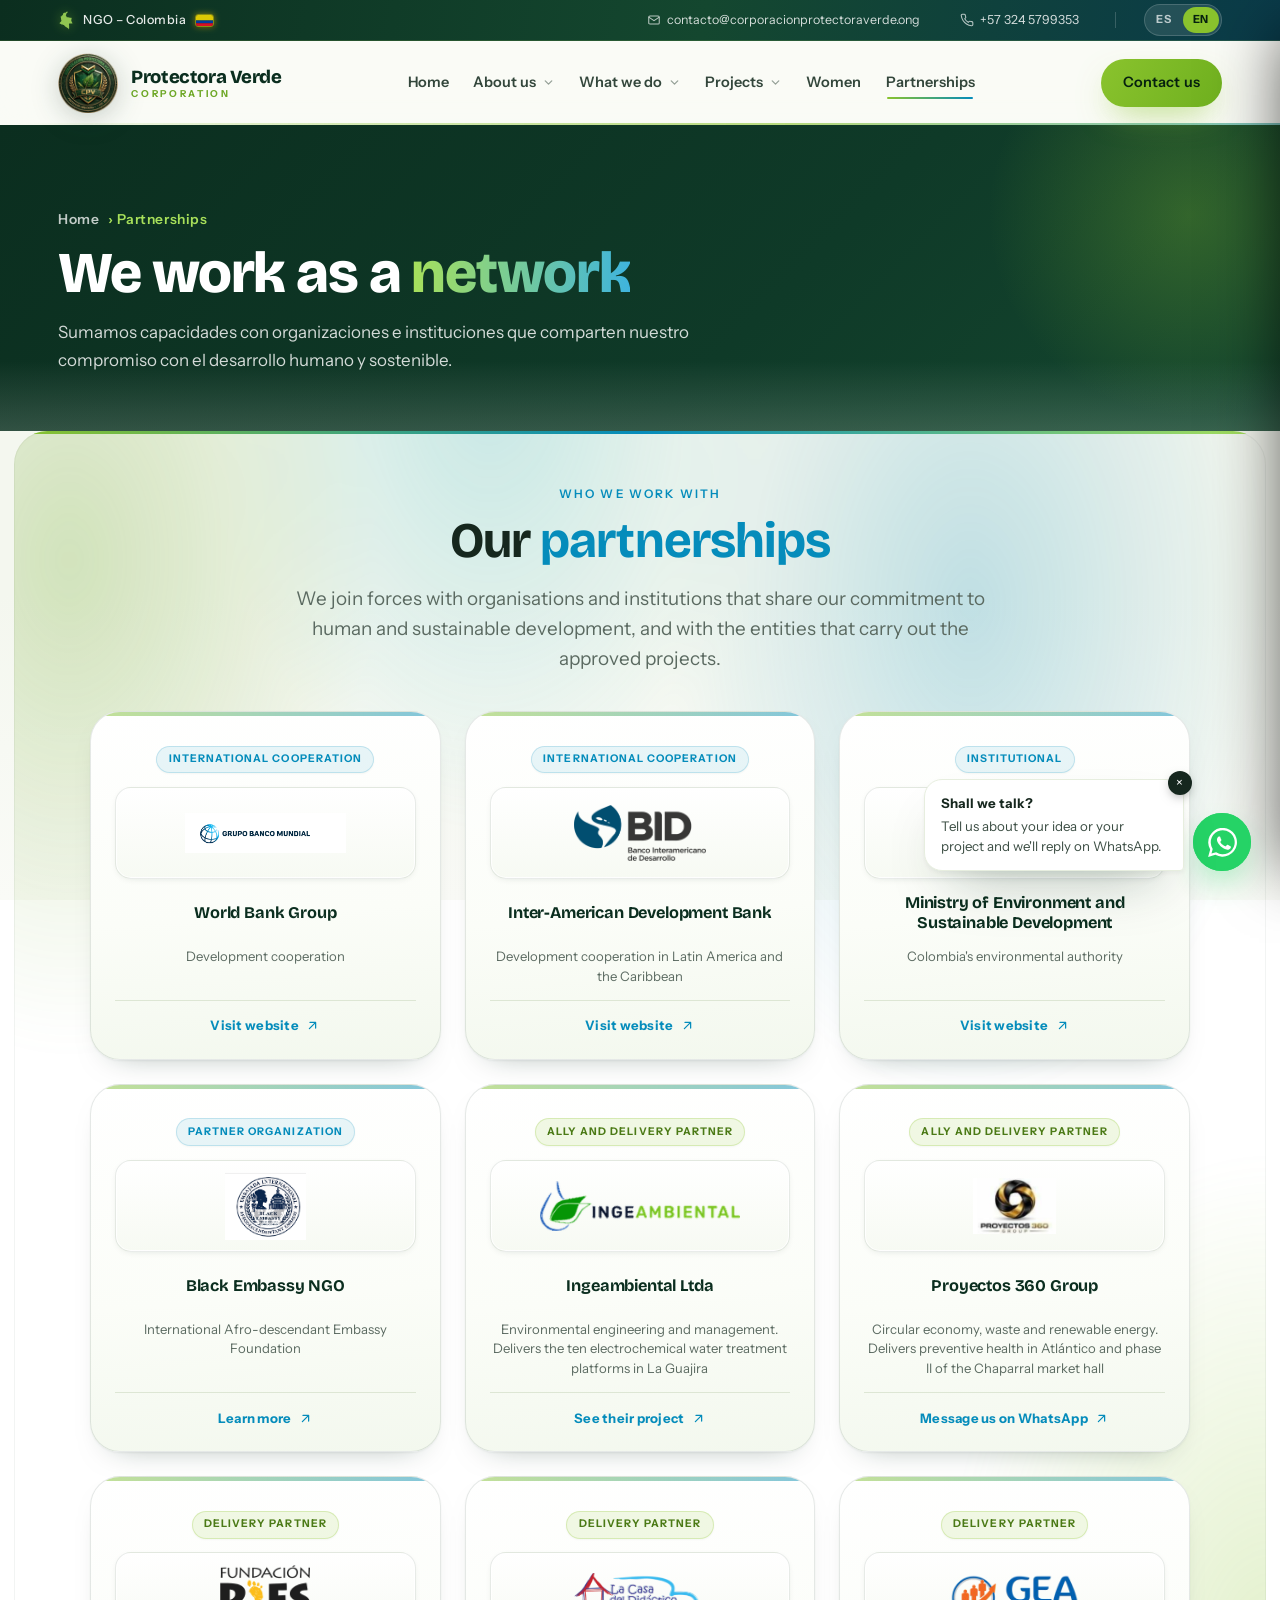
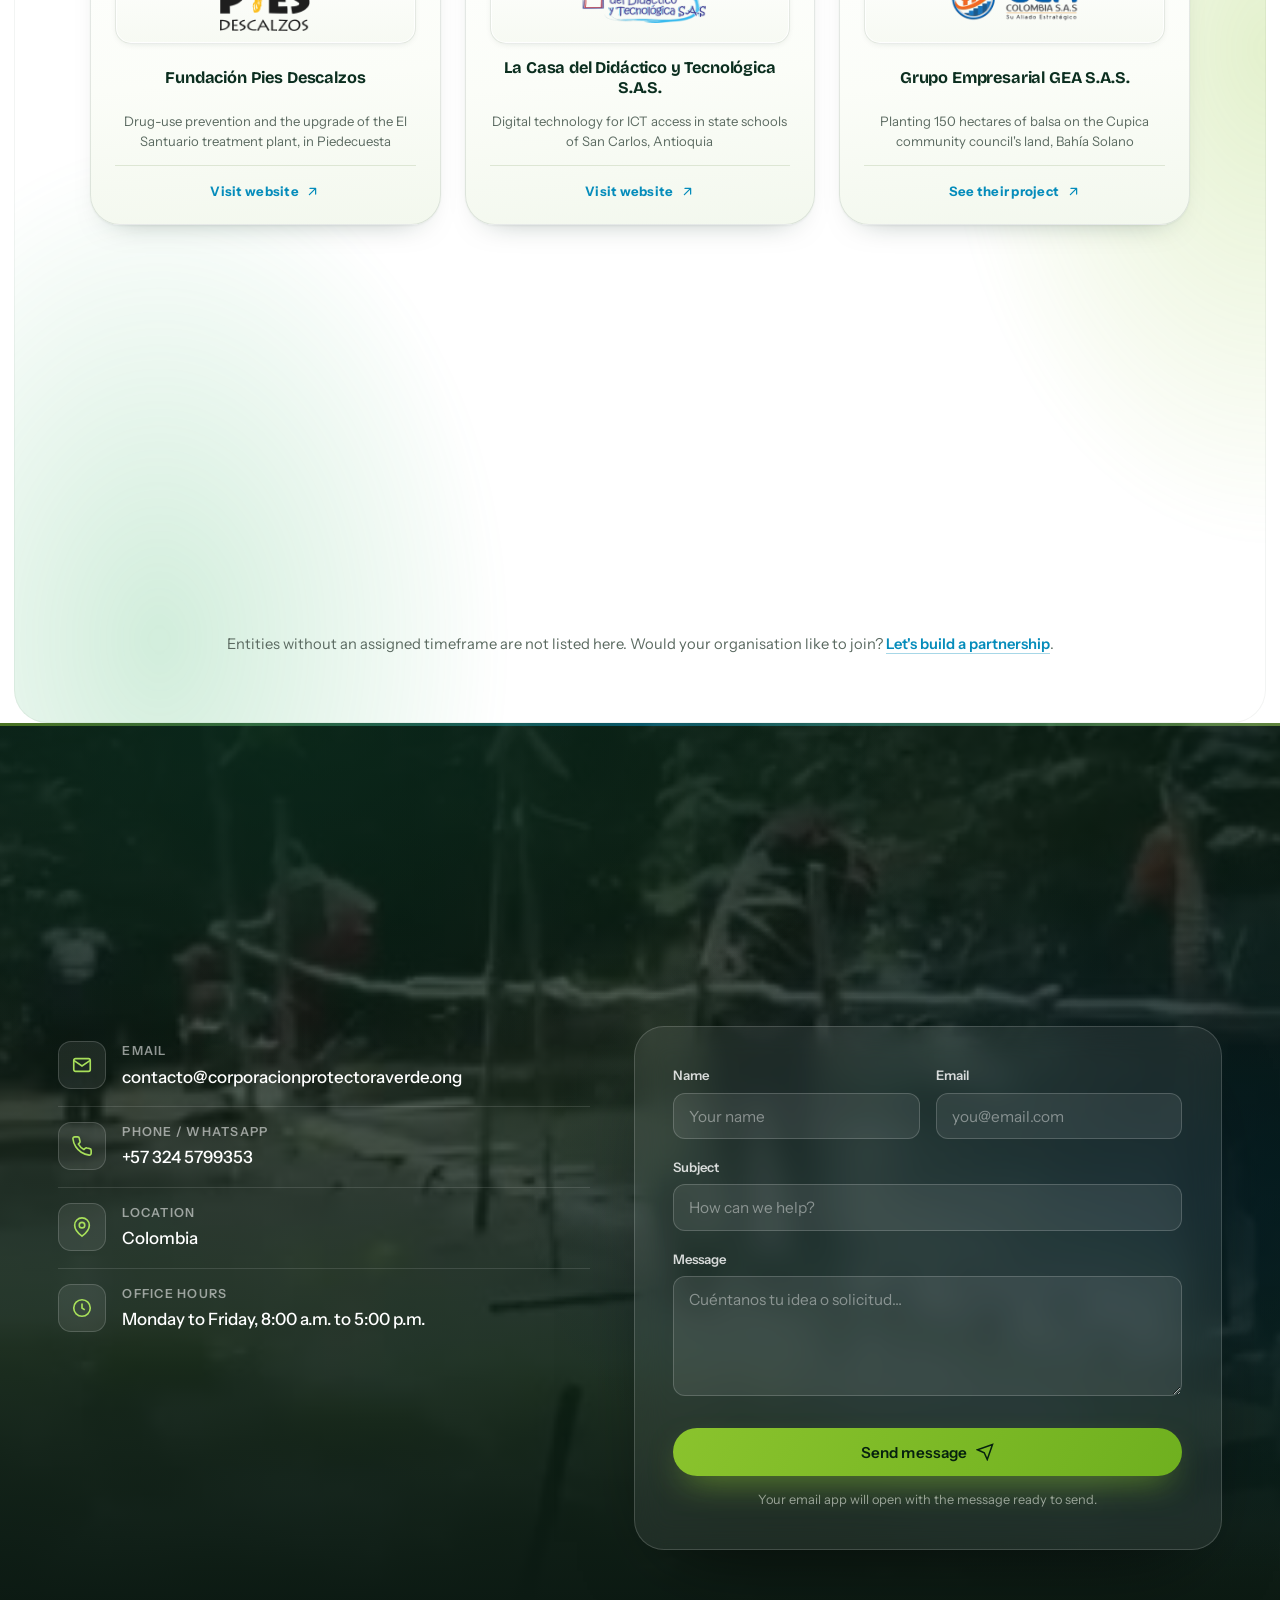
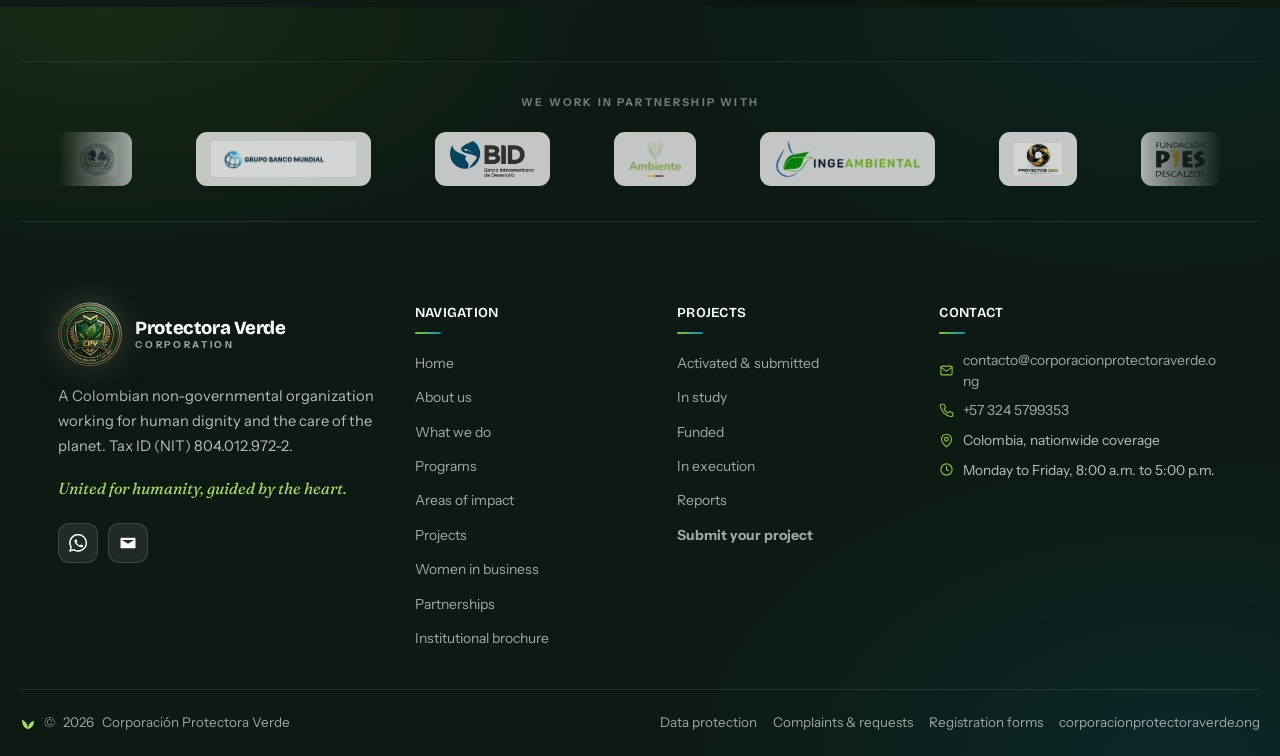
==== commit 740fd884: "Update contenido imagenes y videos, correción correo de contacto" ====
--- a/alianzas.html
+++ b/alianzas.html
@@ -7,17 +7,17 @@
 <title>Alianzas | Corporación Protectora Verde</title>
 <meta name="description" content="Trabajamos en red con Black Embassy, Banco Mundial, BID, Ingeambiental, Ministerio de Ambiente y Proyecto 360 Group."/>
 <meta name="theme-color" content="#0B2E1F"/>
-<link rel="icon" href="img/logo.png?v=1036278d" type="image/png"/>
+<link rel="icon" href="img/logo.png?v=dc98e778" type="image/png"/>
 <link rel="preconnect" href="https://fonts.googleapis.com"/>
 <link rel="preconnect" href="https://fonts.gstatic.com" crossorigin/>
 <link href="https://fonts.googleapis.com/css2?family=Bricolage+Grotesque:opsz,wght@12..96,500;12..96,600;12..96,700;12..96,800&family=Fraunces:ital,opsz,wght@1,9..144,400;1,9..144,500;1,9..144,600&family=Instrument+Sans:wght@400;500;600&display=swap" rel="stylesheet"/>
-<link rel="stylesheet" href="css/styles.css?v=1036278d"/>
-<link rel="stylesheet" href="css/rediseno.css?v=1036278d"/>
+<link rel="stylesheet" href="css/styles.css?v=dc98e778"/>
+<link rel="stylesheet" href="css/rediseno.css?v=dc98e778"/>
 </head>
 <body class="cargando">
 <div class="loader" id="loader" role="status" aria-live="polite">
   <div class="loader-in">
-    <div class="loader-mark"><img src="img/logo.webp?v=1036278d" alt=""/></div>
+    <div class="loader-mark"><img src="img/logo.webp?v=dc98e778" alt=""/></div>
     <p class="loader-word">Corporación Protectora Verde<span>Unidos por la humanidad</span></p>
     <div class="loader-bar"><i></i></div>
   </div>
@@ -28,7 +28,7 @@
   <div class="wrap">
     <span class="tb-left"><svg class="co-mapa" viewBox="0 0 22 26" aria-hidden="true"><path d="M12.66 0.70C12.49 0.66,12.19 0.90,11.93 1.09C11.67 1.27,11.25 1.85,10.83 2.04C10.41 2.24,9.34 2.39,8.94 2.48C8.55 2.57,8.27 2.53,7.99 2.70C7.72 2.88,7.13 3.41,6.97 3.73C6.80 4.05,6.85 4.77,6.82 4.98C6.79 5.18,6.80 5.16,6.75 5.20C6.70 5.24,6.63 5.16,6.48 5.27C6.34 5.38,5.87 5.79,5.69 6.00C5.52 6.22,5.27 6.66,5.21 6.81C5.15 6.97,5.31 7.02,5.24 7.10C5.17 7.19,4.81 7.48,4.70 7.40C4.59 7.31,4.49 6.65,4.43 6.49C4.38 6.33,4.42 5.96,4.32 6.25C4.22 6.55,3.74 8.07,3.73 8.57C3.72 9.08,4.21 9.53,4.26 9.86C4.31 10.20,4.01 10.47,4.07 10.95C4.13 11.43,4.77 12.70,4.70 13.30C4.62 13.90,3.88 14.79,3.53 15.22C3.17 15.65,2.33 16.10,2.18 16.35C2.03 16.60,2.19 16.81,2.43 17.01C2.67 17.21,3.55 17.58,3.91 17.78C4.27 17.97,4.57 18.28,4.99 18.41C5.41 18.54,6.46 18.58,6.89 18.70C7.33 18.82,7.66 18.92,8.09 19.27C8.53 19.62,9.40 20.72,9.97 21.20C10.54 21.67,11.57 22.25,12.16 22.66C12.76 23.08,13.79 23.78,14.21 24.13C14.64 24.48,15.03 25.69,15.18 25.17C15.33 24.66,15.29 21.58,15.31 20.46C15.33 19.34,14.70 17.61,15.31 17.16C15.92 16.71,19.11 17.43,19.67 17.23C20.24 17.04,19.48 16.18,19.34 15.77C19.20 15.35,18.83 14.69,18.68 14.30C18.53 13.91,18.23 13.59,18.24 12.98C18.25 12.36,18.79 10.42,18.72 9.91C18.65 9.39,18.28 9.46,17.73 9.31C17.18 9.15,15.37 8.89,14.80 8.79C14.23 8.69,13.96 8.62,13.63 8.60C13.30 8.58,12.70 8.71,12.46 8.65C12.21 8.58,12.01 8.33,11.87 8.13C11.74 7.94,11.67 7.58,11.51 7.25C11.34 6.92,10.75 6.07,10.70 5.78C10.65 5.50,11.02 5.50,11.14 5.20C11.26 4.89,11.43 3.93,11.58 3.58C11.73 3.23,12.01 2.93,12.24 2.70C12.46 2.47,13.06 2.15,13.19 1.97C13.32 1.78,13.26 1.56,13.19 1.38C13.12 1.20,12.84 0.75,12.66 0.70Z"/></svg> ONG &ndash; Colombia<span class="co-bandera" aria-hidden="true"><svg viewBox="0 0 18 12" preserveAspectRatio="none"><rect width="18" height="6" fill="#FCD116"/><rect y="6" width="18" height="3" fill="#003893"/><rect y="9" width="18" height="3" fill="#CE1126"/></svg></span></span>
     <span class="tb-right">
-      <a class="tb-mail" href="mailto:corpoteverde@gmail.com"><svg viewBox="0 0 24 24" fill="none" stroke="currentColor" stroke-width="1.8"><rect x="3" y="5" width="18" height="14" rx="2"/><path d="m3 7 9 6 9-6"/></svg><span>corpoteverde@gmail.com</span></a>
+      <a class="tb-mail" href="mailto:contacto@corporacionprotectoraverde.ong"><svg viewBox="0 0 24 24" fill="none" stroke="currentColor" stroke-width="1.8"><rect x="3" y="5" width="18" height="14" rx="2"/><path d="m3 7 9 6 9-6"/></svg><span>contacto@corporacionprotectoraverde.ong</span></a>
       <a class="tb-tel" href="tel:+573245799353"><svg viewBox="0 0 24 24" fill="none" stroke="currentColor" stroke-width="1.8"><path d="M22 16.9v3a2 2 0 0 1-2.2 2 19.8 19.8 0 0 1-8.6-3.1 19.5 19.5 0 0 1-6-6 19.8 19.8 0 0 1-3.1-8.7A2 2 0 0 1 4.1 2h3a2 2 0 0 1 2 1.7c.1 1 .4 1.9.7 2.8a2 2 0 0 1-.5 2.1L8.1 9.9a16 16 0 0 0 6 6l1.3-1.3a2 2 0 0 1 2.1-.4c.9.3 1.8.5 2.8.6a2 2 0 0 1 1.7 2Z"/></svg><span>+57 324 5799353</span></a>
       <span class="tb-sep"></span>
       <span class="lang" id="lang" role="group" aria-label="Idioma / Language">
@@ -42,7 +42,7 @@
 <header class="header" id="header">
   <div class="wrap nav">
     <a href="index.html" class="brand" aria-label="Inicio | Corporación Protectora Verde">
-      <span class="ring"><img src="img/logo.webp?v=1036278d" alt="Corporación Protectora Verde"/></span>
+      <span class="ring"><img src="img/logo.webp?v=dc98e778" alt="Corporación Protectora Verde"/></span>
       <span class="bn"><b>Protectora Verde</b><span>Corporación</span></span>
     </a>
     <nav class="menu" id="menu" aria-label="Menú principal">
@@ -61,7 +61,7 @@
 </header>
 
 <aside class="drawer" id="drawer" aria-hidden="true" aria-label="Menú">
-  <div class="drawer-head"><img src="img/logo.webp?v=1036278d" alt=""/><span><b>Protectora Verde</b><span>Corporación</span></span></div>
+  <div class="drawer-head"><img src="img/logo.webp?v=dc98e778" alt=""/><span><b>Protectora Verde</b><span>Corporación</span></span></div>
   <a href="index.html">Inicio</a>
   <div class="dgroup"><span>Nosotros</span><a href="nosotros.html#conocenos"><span class="dg-ic"><svg viewBox="0 0 24 24" fill="none" stroke="currentColor" stroke-width="1.9" stroke-linecap="round" stroke-linejoin="round" aria-hidden="true"><path d="M20.8 6.4a5.5 5.5 0 0 0-7.8 0L12 7.4l-1-1a5.5 5.5 0 0 0-7.8 7.8l8.8 8.8 8.8-8.8a5.5 5.5 0 0 0 0-7.8Z"/></svg></span>Conócenos</a><a href="nosotros.html#mision"><span class="dg-ic"><svg viewBox="0 0 24 24" fill="none" stroke="currentColor" stroke-width="1.9" stroke-linecap="round" stroke-linejoin="round" aria-hidden="true"><circle cx="12" cy="12" r="9"/><circle cx="12" cy="12" r="5"/><circle cx="12" cy="12" r="1.4"/></svg></span>Misión</a><a href="nosotros.html#vision"><span class="dg-ic"><svg viewBox="0 0 24 24" fill="none" stroke="currentColor" stroke-width="1.9" stroke-linecap="round" stroke-linejoin="round" aria-hidden="true"><path d="M2 12s3.6-7 10-7 10 7 10 7-3.6 7-10 7-10-7-10-7Z"/><circle cx="12" cy="12" r="3"/></svg></span>Visión</a><a href="nosotros.html#valores"><span class="dg-ic"><svg viewBox="0 0 24 24" fill="none" stroke="currentColor" stroke-width="1.9" stroke-linecap="round" stroke-linejoin="round" aria-hidden="true"><path d="M12 2 4 5v6c0 5 3.4 9.4 8 11 4.6-1.6 8-6 8-11V5l-8-3Z"/></svg></span>Valores</a><a href="nosotros.html#equipo"><span class="dg-ic"><svg viewBox="0 0 24 24" fill="none" stroke="currentColor" stroke-width="1.9" stroke-linecap="round" stroke-linejoin="round" aria-hidden="true"><path d="M16 21v-2a4 4 0 0 0-4-4H6a4 4 0 0 0-4 4v2"/><circle cx="9" cy="7" r="4"/><path d="M22 21v-2a4 4 0 0 0-3-3.87"/></svg></span>Equipo de trabajo</a><a href="nosotros.html#proteccion-datos"><span class="dg-ic"><svg viewBox="0 0 24 24" fill="none" stroke="currentColor" stroke-width="1.9" stroke-linecap="round" stroke-linejoin="round" aria-hidden="true"><rect x="4" y="10" width="16" height="11" rx="2"/><path d="M8 10V7a4 4 0 0 1 8 0v3"/></svg></span>Protección de datos</a><a href="nosotros.html#pqr"><span class="dg-ic"><svg viewBox="0 0 24 24" fill="none" stroke="currentColor" stroke-width="1.9" stroke-linecap="round" stroke-linejoin="round" aria-hidden="true"><path d="M21 15a2 2 0 0 1-2 2H8l-5 4V5a2 2 0 0 1 2-2h14a2 2 0 0 1 2 2Z"/></svg></span>Quejas y reclamos</a></div>
   <div class="dgroup"><span>Qué hacemos</span><a href="programas.html#que-hacemos"><span class="dg-ic"><svg viewBox="0 0 24 24" fill="none" stroke="currentColor" stroke-width="1.9" stroke-linecap="round" stroke-linejoin="round" aria-hidden="true"><path d="m12 2 9 5-9 5-9-5 9-5Z"/><path d="m3 12 9 5 9-5M3 17l9 5 9-5"/></svg></span>Áreas de acción</a><a href="programas.html#programas"><span class="dg-ic"><svg viewBox="0 0 24 24" fill="none" stroke="currentColor" stroke-width="1.9" stroke-linecap="round" stroke-linejoin="round" aria-hidden="true"><path d="M12 21C12 12 6 8 3 7c0 9 5 13 9 14Z"/><path d="M12 21c0-7 4-11 9-12 0 7-4 11-9 12Z"/></svg></span>Programas</a><a href="programas.html#ejes"><span class="dg-ic"><svg viewBox="0 0 24 24" fill="none" stroke="currentColor" stroke-width="1.9" stroke-linecap="round" stroke-linejoin="round" aria-hidden="true"><path d="M12 2v4M12 18v4M4.9 4.9l2.9 2.9M16.2 16.2l2.9 2.9M2 12h4M18 12h4M4.9 19.1l2.9-2.9M16.2 7.8l2.9-2.9"/></svg></span>Ejes estratégicos</a><a href="programas.html#incidencia"><span class="dg-ic"><svg viewBox="0 0 24 24" fill="none" stroke="currentColor" stroke-width="1.9" stroke-linecap="round" stroke-linejoin="round" aria-hidden="true"><path d="m9 3-6 3v15l6-3 6 3 6-3V3l-6 3-6-3Z"/><path d="M9 3v15M15 6v15"/></svg></span>Zonas de incidencia</a><a href="programas.html#territorio"><span class="dg-ic"><svg viewBox="0 0 24 24" fill="none" stroke="currentColor" stroke-width="1.9" stroke-linecap="round" stroke-linejoin="round" aria-hidden="true"><rect x="2" y="6" width="14" height="12" rx="2"/><path d="m16 11 6-3v8l-6-3Z"/></svg></span>En territorio</a></div>
@@ -109,7 +109,7 @@
       <div class="contact-info reveal d1">
         <div class="ci">
           <span class="ic"><svg viewBox="0 0 24 24" fill="none" stroke-width="1.8"><rect x="3" y="5" width="18" height="14" rx="2"/><path d="m3 7 9 6 9-6"/></svg></span>
-          <div><b>Correo</b><a href="mailto:corpoteverde@gmail.com">corpoteverde@gmail.com</a></div>
+          <div><b>Correo</b><a href="mailto:contacto@corporacionprotectoraverde.ong">contacto@corporacionprotectoraverde.ong</a></div>
         </div>
         <div class="ci">
           <span class="ic"><svg viewBox="0 0 24 24" fill="none" stroke-width="1.8"><path d="M22 16.9v3a2 2 0 0 1-2.2 2 19.8 19.8 0 0 1-8.6-3.1 19.5 19.5 0 0 1-6-6 19.8 19.8 0 0 1-3.1-8.7A2 2 0 0 1 4.1 2h3a2 2 0 0 1 2 1.7c.1 1 .4 1.9.7 2.8a2 2 0 0 1-.5 2.1L8.1 9.9a16 16 0 0 0 6 6l1.3-1.3a2 2 0 0 1 2.1-.4c.9.3 1.8.5 2.8.6a2 2 0 0 1 1.7 2Z"/></svg></span>
@@ -146,14 +146,14 @@
   <div class="wrap ftop">
     <div class="fbrand">
       <a href="index.html" class="brand">
-        <span class="ring"><img src="img/logo.webp?v=1036278d" alt="Corporación Protectora Verde"/></span>
+        <span class="ring"><img src="img/logo.webp?v=dc98e778" alt="Corporación Protectora Verde"/></span>
         <span class="bn"><b>Protectora Verde</b><span>Corporación</span></span>
       </a>
       <p>Organización no gubernamental colombiana que trabaja por la dignidad humana y el cuidado del planeta. NIT 804.012.972-2.</p>
       <p class="tl">Unidos por la humanidad, guiados por el corazón.</p>
       <div class="socials">
         <a href="https://wa.me/573245799353" target="_blank" rel="noopener" aria-label="WhatsApp"><svg viewBox="0 0 24 24"><path d="M.1 24l1.7-6.2a11.9 11.9 0 1 1 4.3 4.3L.1 24Zm6.6-3.9.4.2a9.9 9.9 0 1 0-3.4-3.4l.2.4-1 3.8 3.8-1Zm11.4-5.3c-.2-.1-1.6-.8-1.9-.9-.2-.1-.4-.1-.6.1l-.8 1c-.2.2-.3.2-.6.1s-1.2-.5-2.3-1.4c-.9-.8-1.4-1.7-1.6-2-.2-.3 0-.5.1-.6l.4-.5.3-.5-.1-.5c-.1-.1-.6-1.4-.8-2-.2-.5-.4-.4-.6-.5h-.5c-.2 0-.5.1-.7.3-.3.3-1 1-1 2.4s1 2.8 1.2 3 2 3.1 4.9 4.3c2.4 1 2.9.8 3.4.8s1.6-.7 1.9-1.3c.2-.7.2-1.2.1-1.3Z"/></svg></a>
-        <a href="mailto:corpoteverde@gmail.com" aria-label="Correo electrónico"><svg viewBox="0 0 24 24"><path d="M3 5h18a1 1 0 0 1 1 1v12a1 1 0 0 1-1 1H3a1 1 0 0 1-1-1V6a1 1 0 0 1 1-1Zm9 8 8-5H4l8 5Z"/></svg></a>
+        <a href="mailto:contacto@corporacionprotectoraverde.ong" aria-label="Correo electrónico"><svg viewBox="0 0 24 24"><path d="M3 5h18a1 1 0 0 1 1 1v12a1 1 0 0 1-1 1H3a1 1 0 0 1-1-1V6a1 1 0 0 1 1-1Zm9 8 8-5H4l8 5Z"/></svg></a>
       </div>
     </div>
     <div>
@@ -184,7 +184,7 @@
     <div>
       <h4>Contacto</h4>
       <ul>
-        <li class="fc"><svg viewBox="0 0 24 24" fill="none" stroke="currentColor" stroke-width="1.8" stroke-linecap="round" stroke-linejoin="round"><rect x="3" y="5" width="18" height="14" rx="2"/><path d="m3 7 9 6 9-6"/></svg><a href="mailto:corpoteverde@gmail.com">corpoteverde@gmail.com</a></li>
+        <li class="fc"><svg viewBox="0 0 24 24" fill="none" stroke="currentColor" stroke-width="1.8" stroke-linecap="round" stroke-linejoin="round"><rect x="3" y="5" width="18" height="14" rx="2"/><path d="m3 7 9 6 9-6"/></svg><a href="mailto:contacto@corporacionprotectoraverde.ong">contacto@corporacionprotectoraverde.ong</a></li>
         <li class="fc"><svg viewBox="0 0 24 24" fill="none" stroke="currentColor" stroke-width="1.8" stroke-linecap="round" stroke-linejoin="round"><path d="M22 16.9v3a2 2 0 0 1-2.2 2 19.8 19.8 0 0 1-8.6-3.1 19.5 19.5 0 0 1-6-6 19.8 19.8 0 0 1-3.1-8.7A2 2 0 0 1 4.1 2h3a2 2 0 0 1 2 1.7c.1 1 .4 1.9.7 2.8a2 2 0 0 1-.5 2.1L8.1 9.9a16 16 0 0 0 6 6l1.3-1.3a2 2 0 0 1 2.1-.4c.9.3 1.8.5 2.8.6a2 2 0 0 1 1.7 2Z"/></svg><a href="tel:+573245799353">+57 324 5799353</a></li>
         <li class="fc"><svg viewBox="0 0 24 24" fill="none" stroke="currentColor" stroke-width="1.8" stroke-linecap="round" stroke-linejoin="round"><path d="M20 10c0 6-8 12-8 12s-8-6-8-12a8 8 0 0 1 16 0Z"/><circle cx="12" cy="10" r="3"/></svg><span>Colombia, cobertura nacional</span></li>
         <li class="fc"><svg viewBox="0 0 24 24" fill="none" stroke="currentColor" stroke-width="1.8" stroke-linecap="round" stroke-linejoin="round"><circle cx="12" cy="12" r="9"/><path d="M12 7v5l3 2"/></svg><span>Lunes a viernes, de 8:00 a.m. a 5:00 p.m.</span></li>
@@ -213,8 +213,8 @@
 </div>
 <button class="to-top" id="toTop" aria-label="Volver arriba"><svg class="tt-anillo" viewBox="0 0 36 36" aria-hidden="true"><circle class="tt-pista" cx="18" cy="18" r="15.9"/><circle class="tt-avance" cx="18" cy="18" r="15.9" pathLength="100"/></svg><svg class="tt-flecha" viewBox="0 0 24 24" aria-hidden="true"><path d="M12 19V6M6 12l6-6 6 6"/></svg></button>
 
-<script src="js/app.js?v=1036278d" defer></script>
-<script src="js/ui.js?v=1036278d" defer></script>
-<script src="js/i18n.js?v=1036278d" defer></script>
+<script src="js/app.js?v=dc98e778" defer></script>
+<script src="js/ui.js?v=dc98e778" defer></script>
+<script src="js/i18n.js?v=dc98e778" defer></script>
 </body>
 </html>
--- a/css/rediseno.css
+++ b/css/rediseno.css
@@ -2983,3 +2983,23 @@
 .mi-eti-sm .mi-eti-n{font-size:24px}
 .mi-eti-sm .mi-eti-v{font-size:20px}
 .mi-eti-sm .mi-eti{stroke-width:6}
+
+
+/* ============================================================================
+   60. DIRECCIONES LARGAS QUE NO PARTEN
+   contacto@corporacionprotectoraverde.ong mide 39 caracteres y, sin un punto
+   de corte, empujaba su contenedor fuera de la pantalla a 320 y 360 px. Se
+   deja partir allí donde puede aparecer; overflow-wrap:anywhere solo actúa
+   cuando la palabra no cabe, así que el resto del texto no se ve afectado.
+   ========================================================================== */
+a[href^="mailto:"],
+.dp-card, .dp-card p, .dp-card a,
+.paso p, .paso-lista li,
+.flujo-card p,
+.aviso span,
+.form .note,
+.contact-info .ci,
+.mj-nota p,
+.ally-role{
+  overflow-wrap:anywhere;
+}
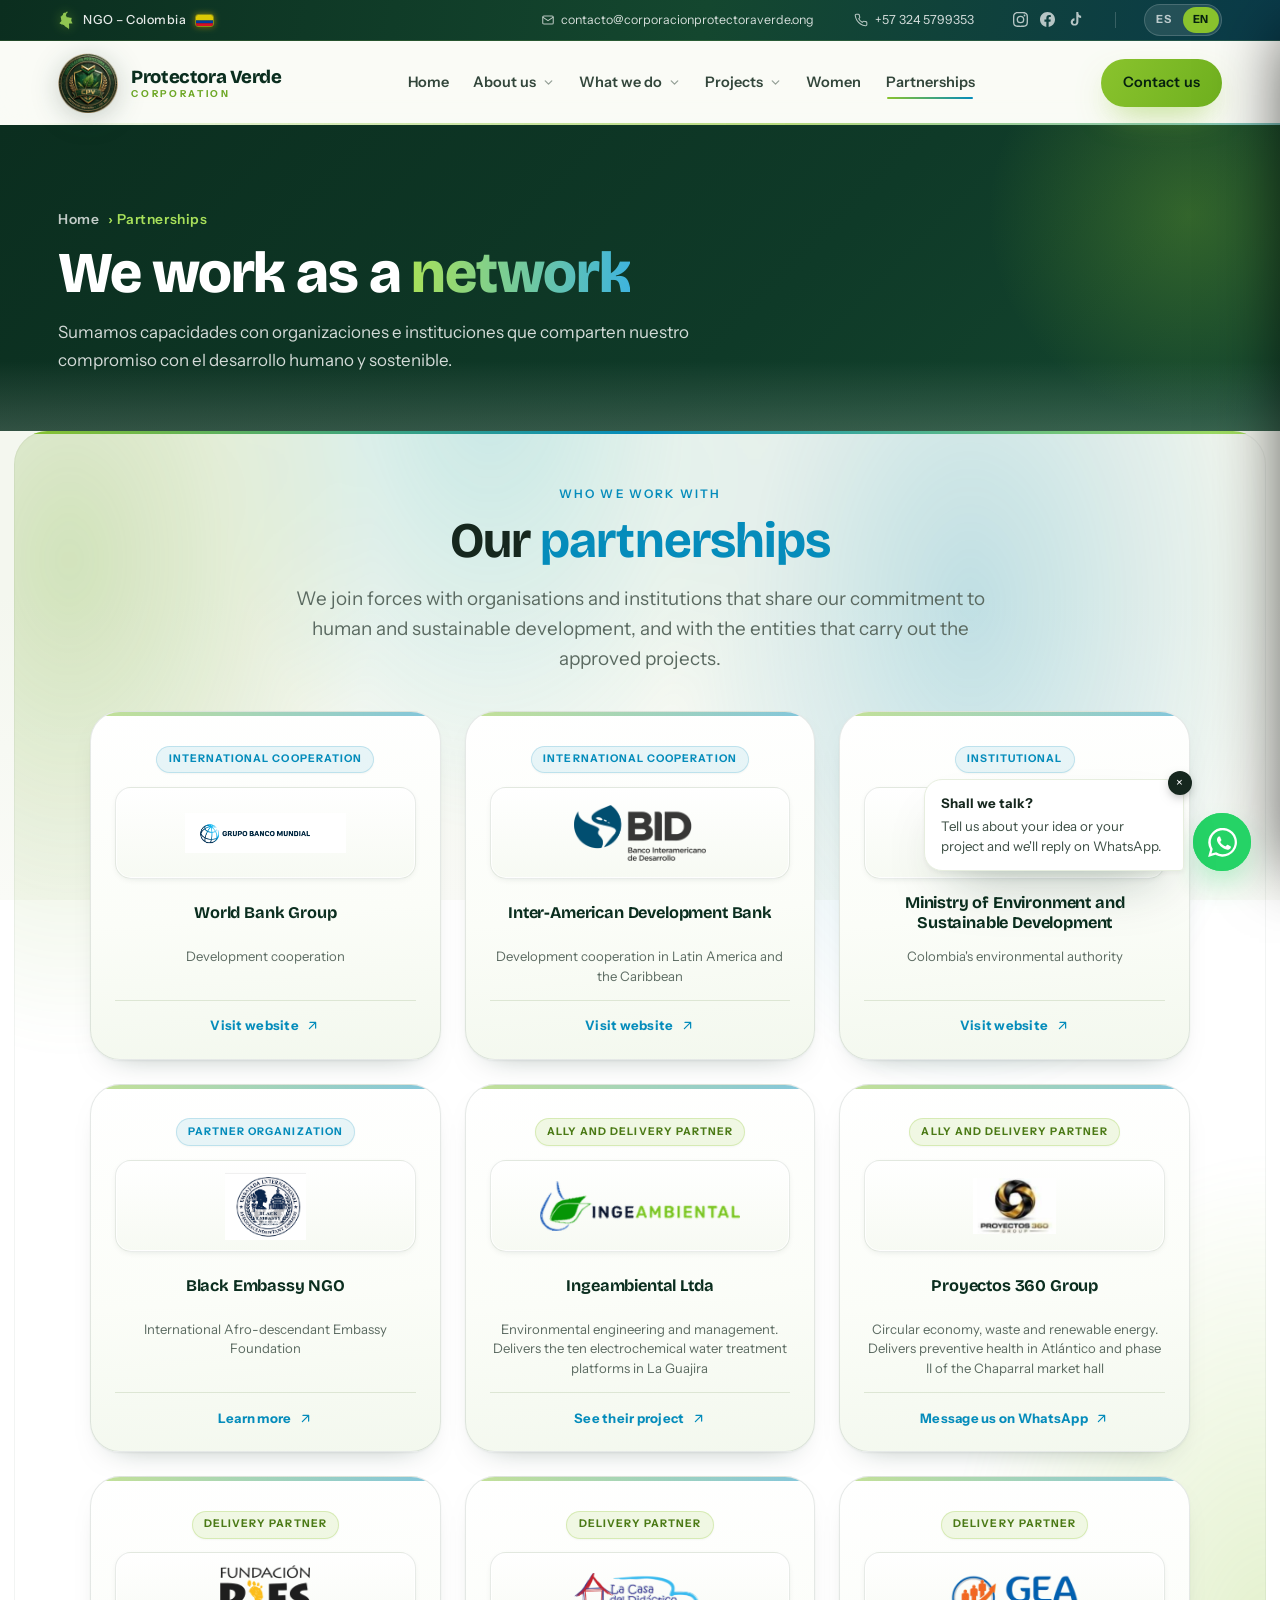
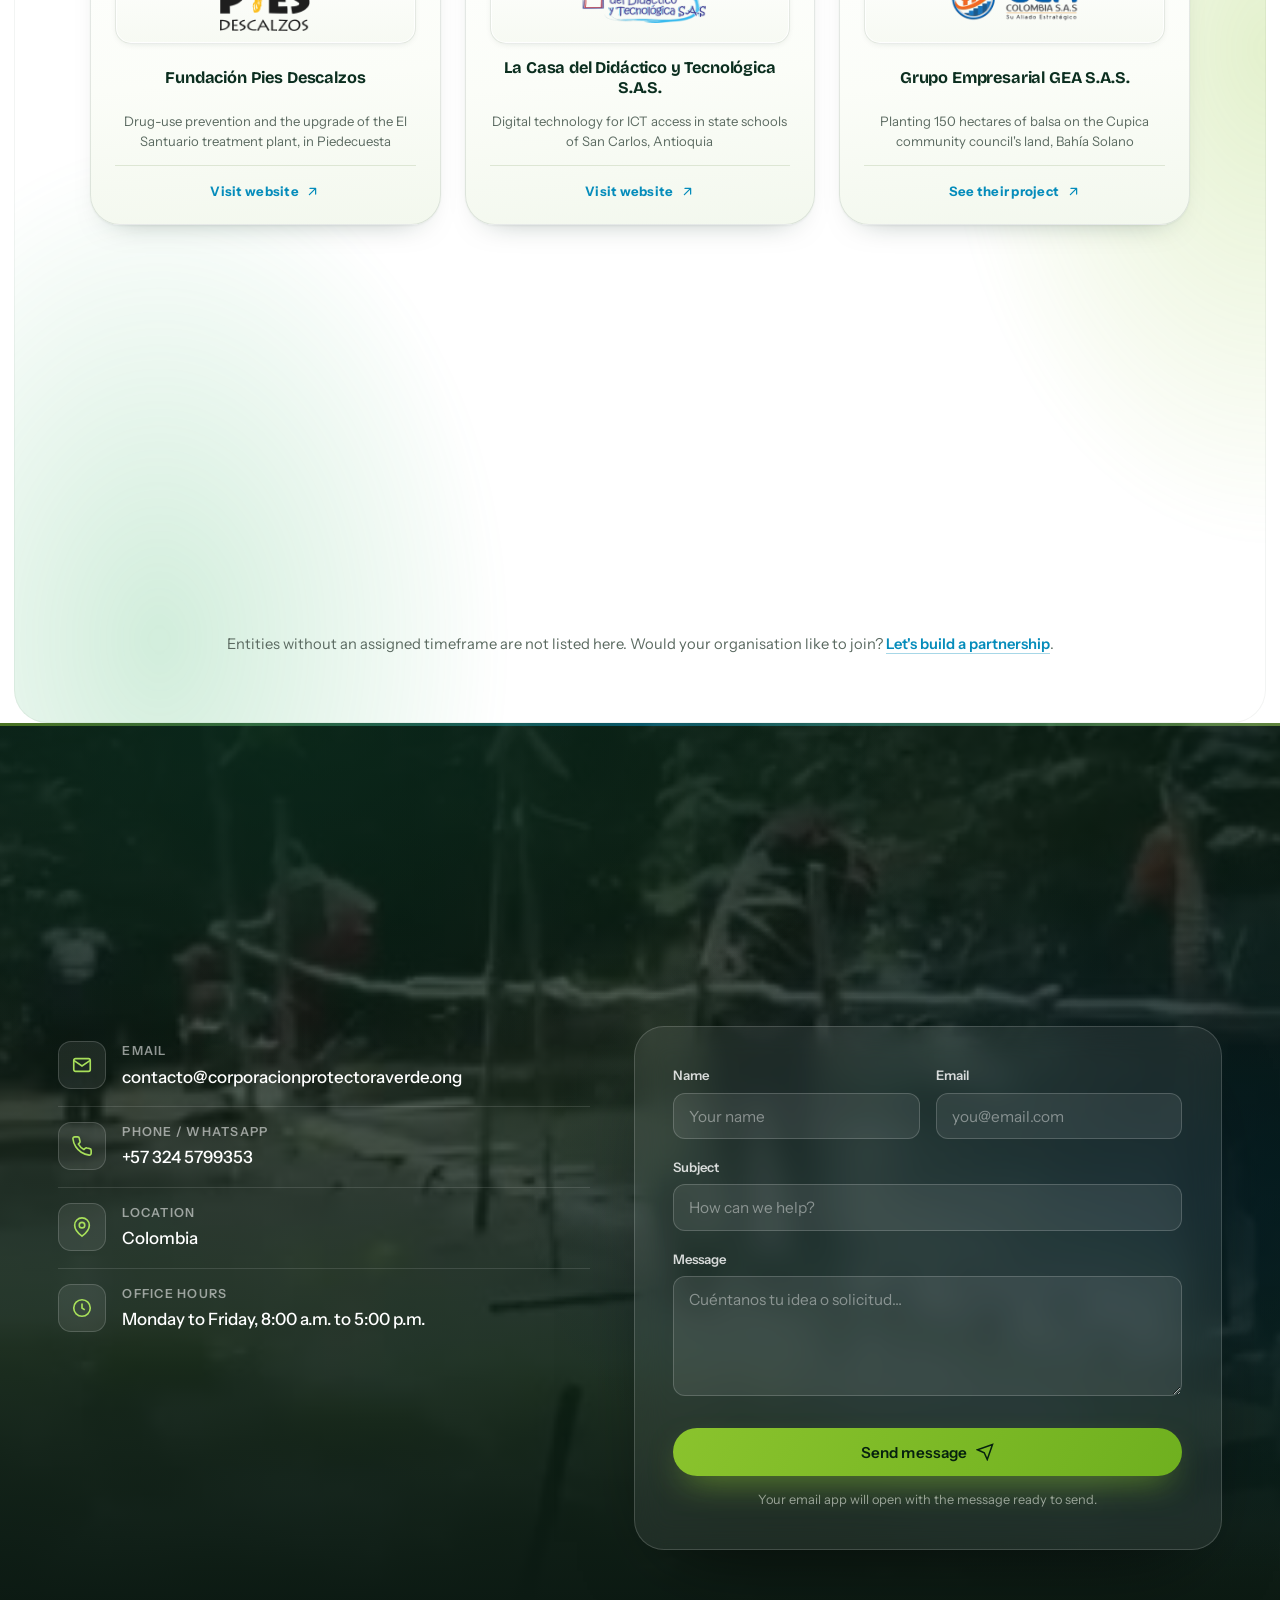
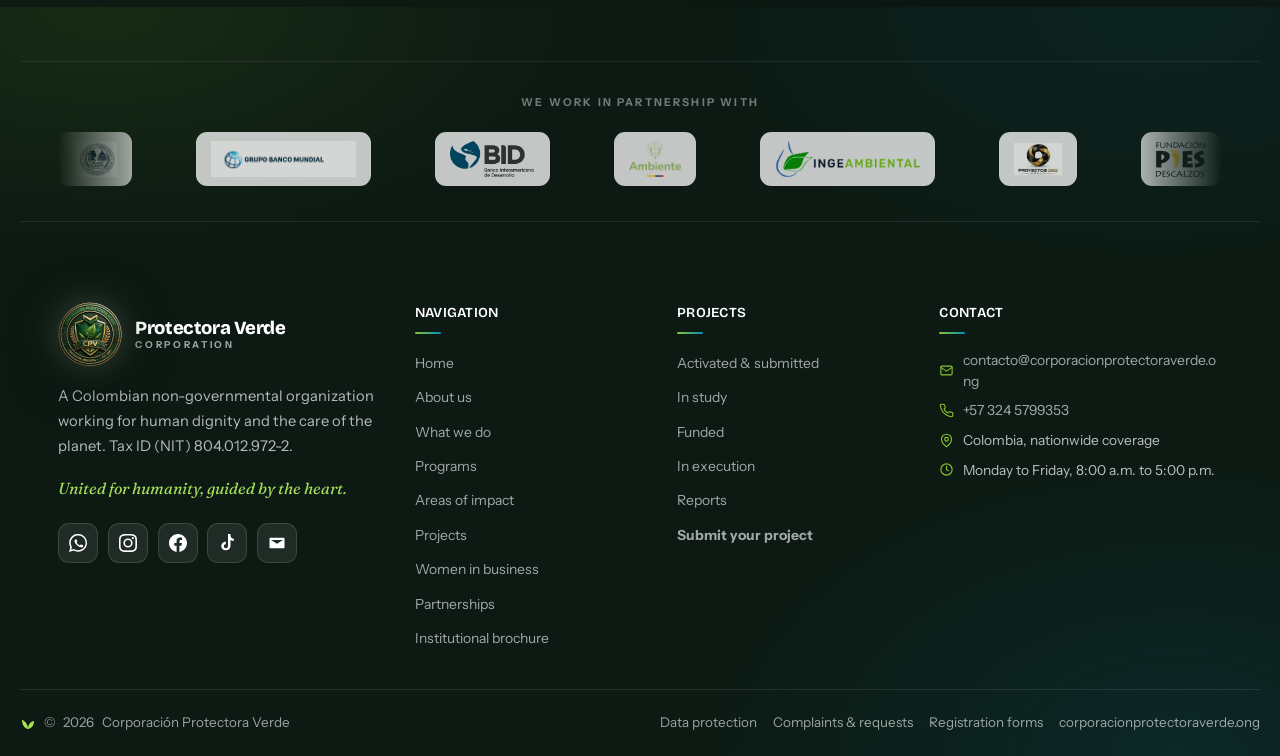
==== commit 34bac31e: "Agregar Instagram, Facebook y TikTok Los tres perfiles de la Corporación quedan en cuatro puntos de " ====
--- a/alianzas.html
+++ b/alianzas.html
@@ -7,17 +7,17 @@
 <title>Alianzas | Corporación Protectora Verde</title>
 <meta name="description" content="Trabajamos en red con Black Embassy, Banco Mundial, BID, Ingeambiental, Ministerio de Ambiente y Proyecto 360 Group."/>
 <meta name="theme-color" content="#0B2E1F"/>
-<link rel="icon" href="img/logo.png?v=dc98e778" type="image/png"/>
+<link rel="icon" href="img/logo.png?v=bf586b1e" type="image/png"/>
 <link rel="preconnect" href="https://fonts.googleapis.com"/>
 <link rel="preconnect" href="https://fonts.gstatic.com" crossorigin/>
 <link href="https://fonts.googleapis.com/css2?family=Bricolage+Grotesque:opsz,wght@12..96,500;12..96,600;12..96,700;12..96,800&family=Fraunces:ital,opsz,wght@1,9..144,400;1,9..144,500;1,9..144,600&family=Instrument+Sans:wght@400;500;600&display=swap" rel="stylesheet"/>
-<link rel="stylesheet" href="css/styles.css?v=dc98e778"/>
-<link rel="stylesheet" href="css/rediseno.css?v=dc98e778"/>
+<link rel="stylesheet" href="css/styles.css?v=bf586b1e"/>
+<link rel="stylesheet" href="css/rediseno.css?v=bf586b1e"/>
 </head>
 <body class="cargando">
 <div class="loader" id="loader" role="status" aria-live="polite">
   <div class="loader-in">
-    <div class="loader-mark"><img src="img/logo.webp?v=dc98e778" alt=""/></div>
+    <div class="loader-mark"><img src="img/logo.webp?v=bf586b1e" alt=""/></div>
     <p class="loader-word">Corporación Protectora Verde<span>Unidos por la humanidad</span></p>
     <div class="loader-bar"><i></i></div>
   </div>
@@ -30,6 +30,7 @@
     <span class="tb-right">
       <a class="tb-mail" href="mailto:contacto@corporacionprotectoraverde.ong"><svg viewBox="0 0 24 24" fill="none" stroke="currentColor" stroke-width="1.8"><rect x="3" y="5" width="18" height="14" rx="2"/><path d="m3 7 9 6 9-6"/></svg><span>contacto@corporacionprotectoraverde.ong</span></a>
       <a class="tb-tel" href="tel:+573245799353"><svg viewBox="0 0 24 24" fill="none" stroke="currentColor" stroke-width="1.8"><path d="M22 16.9v3a2 2 0 0 1-2.2 2 19.8 19.8 0 0 1-8.6-3.1 19.5 19.5 0 0 1-6-6 19.8 19.8 0 0 1-3.1-8.7A2 2 0 0 1 4.1 2h3a2 2 0 0 1 2 1.7c.1 1 .4 1.9.7 2.8a2 2 0 0 1-.5 2.1L8.1 9.9a16 16 0 0 0 6 6l1.3-1.3a2 2 0 0 1 2.1-.4c.9.3 1.8.5 2.8.6a2 2 0 0 1 1.7 2Z"/></svg><span>+57 324 5799353</span></a>
+      <span class="tb-redes"><a href="https://www.instagram.com/corpoprotecotraverde" target="_blank" rel="noopener" aria-label="Instagram"><svg viewBox="0 0 24 24" aria-hidden="true"><path d="M12 2.16c3.2 0 3.58.01 4.85.07 1.17.05 1.8.25 2.23.41.56.22.96.48 1.38.9.42.42.68.82.9 1.38.16.42.36 1.06.41 2.23.06 1.27.07 1.65.07 4.85s-.01 3.58-.07 4.85c-.06 1.17-.26 1.8-.42 2.23-.22.56-.48.96-.9 1.38-.42.42-.82.68-1.38.9-.42.16-1.07.36-2.24.41-1.27.06-1.65.07-4.86.07s-3.59-.02-4.86-.07c-1.17-.06-1.82-.26-2.24-.42-.57-.22-.96-.48-1.38-.9-.42-.42-.69-.82-.9-1.38-.17-.42-.36-1.07-.42-2.24-.05-1.26-.06-1.65-.06-4.84 0-3.2.02-3.59.06-4.86.06-1.17.26-1.81.42-2.23.21-.57.48-.96.9-1.38.42-.42.81-.69 1.38-.9.42-.17 1.05-.36 2.22-.42 1.28-.05 1.65-.06 4.86-.06ZM12 0C8.74 0 8.33.02 7.05.07c-1.28.06-2.15.26-2.91.56-.79.3-1.46.72-2.13 1.38C1.35 2.68.93 3.35.63 4.14c-.3.76-.5 1.63-.56 2.91C.01 8.33 0 8.74 0 12s.02 3.67.07 4.95c.06 1.28.26 2.15.56 2.91.31.79.72 1.46 1.38 2.13.67.67 1.34 1.08 2.13 1.38.76.3 1.64.5 2.91.56C8.33 23.99 8.74 24 12 24s3.67-.02 4.95-.07c1.28-.06 2.15-.26 2.91-.56.79-.31 1.46-.72 2.13-1.38.67-.67 1.08-1.34 1.38-2.13.3-.76.5-1.64.56-2.91.06-1.28.07-1.69.07-4.95s-.02-3.67-.07-4.95c-.06-1.28-.26-2.15-.56-2.91-.31-.79-.72-1.46-1.38-2.13C21.32 1.35 20.65.93 19.86.63c-.76-.3-1.64-.5-2.91-.56C15.67.01 15.26 0 12 0Z"/><path d="M12 5.84a6.16 6.16 0 1 0 0 12.32 6.16 6.16 0 0 0 0-12.32ZM12 16a4 4 0 1 1 0-8 4 4 0 0 1 0 8Z"/><circle cx="18.41" cy="5.6" r="1.44"/></svg></a><a href="https://www.facebook.com/61595279382591" target="_blank" rel="noopener" aria-label="Facebook"><svg viewBox="0 0 24 24" aria-hidden="true"><path d="M24 12.07C24 5.45 18.63.07 12 .07S0 5.45 0 12.07c0 5.99 4.39 10.95 10.13 11.86v-8.39H7.08v-3.47h3.05V9.43c0-3.01 1.79-4.67 4.53-4.67 1.31 0 2.69.24 2.69.24v2.95h-1.51c-1.49 0-1.96.93-1.96 1.88v2.25h3.33l-.53 3.47h-2.8v8.39C19.61 23.03 24 18.06 24 12.07Z"/></svg></a><a href="https://www.tiktok.com/@corpoprotectoraverde" target="_blank" rel="noopener" aria-label="TikTok"><svg viewBox="0 0 24 24" aria-hidden="true"><path d="M16.6 0h-3.3v16.3a2.8 2.8 0 0 1-2.8 2.7 2.8 2.8 0 0 1-2.8-2.7 2.8 2.8 0 0 1 2.7-2.8v-3.4c-3.4.1-6.1 2.9-6.1 6.2a6.2 6.2 0 0 0 12.3 0V8c1.2.9 2.8 1.4 4.4 1.4V6.1c-2.5-.1-4.4-2.1-4.4-4.6V0Z"/></svg></a></span>
       <span class="tb-sep"></span>
       <span class="lang" id="lang" role="group" aria-label="Idioma / Language">
         <button type="button" data-lang="es" class="on" aria-pressed="true">ES</button>
@@ -42,7 +43,7 @@
 <header class="header" id="header">
   <div class="wrap nav">
     <a href="index.html" class="brand" aria-label="Inicio | Corporación Protectora Verde">
-      <span class="ring"><img src="img/logo.webp?v=dc98e778" alt="Corporación Protectora Verde"/></span>
+      <span class="ring"><img src="img/logo.webp?v=bf586b1e" alt="Corporación Protectora Verde"/></span>
       <span class="bn"><b>Protectora Verde</b><span>Corporación</span></span>
     </a>
     <nav class="menu" id="menu" aria-label="Menú principal">
@@ -61,7 +62,7 @@
 </header>
 
 <aside class="drawer" id="drawer" aria-hidden="true" aria-label="Menú">
-  <div class="drawer-head"><img src="img/logo.webp?v=dc98e778" alt=""/><span><b>Protectora Verde</b><span>Corporación</span></span></div>
+  <div class="drawer-head"><img src="img/logo.webp?v=bf586b1e" alt=""/><span><b>Protectora Verde</b><span>Corporación</span></span></div>
   <a href="index.html">Inicio</a>
   <div class="dgroup"><span>Nosotros</span><a href="nosotros.html#conocenos"><span class="dg-ic"><svg viewBox="0 0 24 24" fill="none" stroke="currentColor" stroke-width="1.9" stroke-linecap="round" stroke-linejoin="round" aria-hidden="true"><path d="M20.8 6.4a5.5 5.5 0 0 0-7.8 0L12 7.4l-1-1a5.5 5.5 0 0 0-7.8 7.8l8.8 8.8 8.8-8.8a5.5 5.5 0 0 0 0-7.8Z"/></svg></span>Conócenos</a><a href="nosotros.html#mision"><span class="dg-ic"><svg viewBox="0 0 24 24" fill="none" stroke="currentColor" stroke-width="1.9" stroke-linecap="round" stroke-linejoin="round" aria-hidden="true"><circle cx="12" cy="12" r="9"/><circle cx="12" cy="12" r="5"/><circle cx="12" cy="12" r="1.4"/></svg></span>Misión</a><a href="nosotros.html#vision"><span class="dg-ic"><svg viewBox="0 0 24 24" fill="none" stroke="currentColor" stroke-width="1.9" stroke-linecap="round" stroke-linejoin="round" aria-hidden="true"><path d="M2 12s3.6-7 10-7 10 7 10 7-3.6 7-10 7-10-7-10-7Z"/><circle cx="12" cy="12" r="3"/></svg></span>Visión</a><a href="nosotros.html#valores"><span class="dg-ic"><svg viewBox="0 0 24 24" fill="none" stroke="currentColor" stroke-width="1.9" stroke-linecap="round" stroke-linejoin="round" aria-hidden="true"><path d="M12 2 4 5v6c0 5 3.4 9.4 8 11 4.6-1.6 8-6 8-11V5l-8-3Z"/></svg></span>Valores</a><a href="nosotros.html#equipo"><span class="dg-ic"><svg viewBox="0 0 24 24" fill="none" stroke="currentColor" stroke-width="1.9" stroke-linecap="round" stroke-linejoin="round" aria-hidden="true"><path d="M16 21v-2a4 4 0 0 0-4-4H6a4 4 0 0 0-4 4v2"/><circle cx="9" cy="7" r="4"/><path d="M22 21v-2a4 4 0 0 0-3-3.87"/></svg></span>Equipo de trabajo</a><a href="nosotros.html#proteccion-datos"><span class="dg-ic"><svg viewBox="0 0 24 24" fill="none" stroke="currentColor" stroke-width="1.9" stroke-linecap="round" stroke-linejoin="round" aria-hidden="true"><rect x="4" y="10" width="16" height="11" rx="2"/><path d="M8 10V7a4 4 0 0 1 8 0v3"/></svg></span>Protección de datos</a><a href="nosotros.html#pqr"><span class="dg-ic"><svg viewBox="0 0 24 24" fill="none" stroke="currentColor" stroke-width="1.9" stroke-linecap="round" stroke-linejoin="round" aria-hidden="true"><path d="M21 15a2 2 0 0 1-2 2H8l-5 4V5a2 2 0 0 1 2-2h14a2 2 0 0 1 2 2Z"/></svg></span>Quejas y reclamos</a></div>
   <div class="dgroup"><span>Qué hacemos</span><a href="programas.html#que-hacemos"><span class="dg-ic"><svg viewBox="0 0 24 24" fill="none" stroke="currentColor" stroke-width="1.9" stroke-linecap="round" stroke-linejoin="round" aria-hidden="true"><path d="m12 2 9 5-9 5-9-5 9-5Z"/><path d="m3 12 9 5 9-5M3 17l9 5 9-5"/></svg></span>Áreas de acción</a><a href="programas.html#programas"><span class="dg-ic"><svg viewBox="0 0 24 24" fill="none" stroke="currentColor" stroke-width="1.9" stroke-linecap="round" stroke-linejoin="round" aria-hidden="true"><path d="M12 21C12 12 6 8 3 7c0 9 5 13 9 14Z"/><path d="M12 21c0-7 4-11 9-12 0 7-4 11-9 12Z"/></svg></span>Programas</a><a href="programas.html#ejes"><span class="dg-ic"><svg viewBox="0 0 24 24" fill="none" stroke="currentColor" stroke-width="1.9" stroke-linecap="round" stroke-linejoin="round" aria-hidden="true"><path d="M12 2v4M12 18v4M4.9 4.9l2.9 2.9M16.2 16.2l2.9 2.9M2 12h4M18 12h4M4.9 19.1l2.9-2.9M16.2 7.8l2.9-2.9"/></svg></span>Ejes estratégicos</a><a href="programas.html#incidencia"><span class="dg-ic"><svg viewBox="0 0 24 24" fill="none" stroke="currentColor" stroke-width="1.9" stroke-linecap="round" stroke-linejoin="round" aria-hidden="true"><path d="m9 3-6 3v15l6-3 6 3 6-3V3l-6 3-6-3Z"/><path d="M9 3v15M15 6v15"/></svg></span>Zonas de incidencia</a><a href="programas.html#territorio"><span class="dg-ic"><svg viewBox="0 0 24 24" fill="none" stroke="currentColor" stroke-width="1.9" stroke-linecap="round" stroke-linejoin="round" aria-hidden="true"><rect x="2" y="6" width="14" height="12" rx="2"/><path d="m16 11 6-3v8l-6-3Z"/></svg></span>En territorio</a></div>
@@ -70,6 +71,7 @@
   <a href="alianzas.html">Alianzas</a>
   <a href="presentar-proyecto.html">Presenta tu proyecto</a>
   <a href="index.html#contacto" class="btn btn-primary">Contáctanos</a>
+  <div class="drawer-redes"><span>Síguenos</span><span class="dr-iconos"><a href="https://www.instagram.com/corpoprotecotraverde" target="_blank" rel="noopener" aria-label="Instagram"><svg viewBox="0 0 24 24" aria-hidden="true"><path d="M12 2.16c3.2 0 3.58.01 4.85.07 1.17.05 1.8.25 2.23.41.56.22.96.48 1.38.9.42.42.68.82.9 1.38.16.42.36 1.06.41 2.23.06 1.27.07 1.65.07 4.85s-.01 3.58-.07 4.85c-.06 1.17-.26 1.8-.42 2.23-.22.56-.48.96-.9 1.38-.42.42-.82.68-1.38.9-.42.16-1.07.36-2.24.41-1.27.06-1.65.07-4.86.07s-3.59-.02-4.86-.07c-1.17-.06-1.82-.26-2.24-.42-.57-.22-.96-.48-1.38-.9-.42-.42-.69-.82-.9-1.38-.17-.42-.36-1.07-.42-2.24-.05-1.26-.06-1.65-.06-4.84 0-3.2.02-3.59.06-4.86.06-1.17.26-1.81.42-2.23.21-.57.48-.96.9-1.38.42-.42.81-.69 1.38-.9.42-.17 1.05-.36 2.22-.42 1.28-.05 1.65-.06 4.86-.06ZM12 0C8.74 0 8.33.02 7.05.07c-1.28.06-2.15.26-2.91.56-.79.3-1.46.72-2.13 1.38C1.35 2.68.93 3.35.63 4.14c-.3.76-.5 1.63-.56 2.91C.01 8.33 0 8.74 0 12s.02 3.67.07 4.95c.06 1.28.26 2.15.56 2.91.31.79.72 1.46 1.38 2.13.67.67 1.34 1.08 2.13 1.38.76.3 1.64.5 2.91.56C8.33 23.99 8.74 24 12 24s3.67-.02 4.95-.07c1.28-.06 2.15-.26 2.91-.56.79-.31 1.46-.72 2.13-1.38.67-.67 1.08-1.34 1.38-2.13.3-.76.5-1.64.56-2.91.06-1.28.07-1.69.07-4.95s-.02-3.67-.07-4.95c-.06-1.28-.26-2.15-.56-2.91-.31-.79-.72-1.46-1.38-2.13C21.32 1.35 20.65.93 19.86.63c-.76-.3-1.64-.5-2.91-.56C15.67.01 15.26 0 12 0Z"/><path d="M12 5.84a6.16 6.16 0 1 0 0 12.32 6.16 6.16 0 0 0 0-12.32ZM12 16a4 4 0 1 1 0-8 4 4 0 0 1 0 8Z"/><circle cx="18.41" cy="5.6" r="1.44"/></svg></a><a href="https://www.facebook.com/61595279382591" target="_blank" rel="noopener" aria-label="Facebook"><svg viewBox="0 0 24 24" aria-hidden="true"><path d="M24 12.07C24 5.45 18.63.07 12 .07S0 5.45 0 12.07c0 5.99 4.39 10.95 10.13 11.86v-8.39H7.08v-3.47h3.05V9.43c0-3.01 1.79-4.67 4.53-4.67 1.31 0 2.69.24 2.69.24v2.95h-1.51c-1.49 0-1.96.93-1.96 1.88v2.25h3.33l-.53 3.47h-2.8v8.39C19.61 23.03 24 18.06 24 12.07Z"/></svg></a><a href="https://www.tiktok.com/@corpoprotectoraverde" target="_blank" rel="noopener" aria-label="TikTok"><svg viewBox="0 0 24 24" aria-hidden="true"><path d="M16.6 0h-3.3v16.3a2.8 2.8 0 0 1-2.8 2.7 2.8 2.8 0 0 1-2.8-2.7 2.8 2.8 0 0 1 2.7-2.8v-3.4c-3.4.1-6.1 2.9-6.1 6.2a6.2 6.2 0 0 0 12.3 0V8c1.2.9 2.8 1.4 4.4 1.4V6.1c-2.5-.1-4.4-2.1-4.4-4.6V0Z"/></svg></a></span></div>
   <div class="drawer-lang"><span>Idioma / Language</span><span class="lang" data-lang-clone><button type="button" data-lang="es" class="on">ES</button><button type="button" data-lang="en">EN</button></span></div>
 </aside>
 <div class="scrim" id="scrim"></div>
@@ -146,13 +148,16 @@
   <div class="wrap ftop">
     <div class="fbrand">
       <a href="index.html" class="brand">
-        <span class="ring"><img src="img/logo.webp?v=dc98e778" alt="Corporación Protectora Verde"/></span>
+        <span class="ring"><img src="img/logo.webp?v=bf586b1e" alt="Corporación Protectora Verde"/></span>
         <span class="bn"><b>Protectora Verde</b><span>Corporación</span></span>
       </a>
       <p>Organización no gubernamental colombiana que trabaja por la dignidad humana y el cuidado del planeta. NIT 804.012.972-2.</p>
       <p class="tl">Unidos por la humanidad, guiados por el corazón.</p>
       <div class="socials">
         <a href="https://wa.me/573245799353" target="_blank" rel="noopener" aria-label="WhatsApp"><svg viewBox="0 0 24 24"><path d="M.1 24l1.7-6.2a11.9 11.9 0 1 1 4.3 4.3L.1 24Zm6.6-3.9.4.2a9.9 9.9 0 1 0-3.4-3.4l.2.4-1 3.8 3.8-1Zm11.4-5.3c-.2-.1-1.6-.8-1.9-.9-.2-.1-.4-.1-.6.1l-.8 1c-.2.2-.3.2-.6.1s-1.2-.5-2.3-1.4c-.9-.8-1.4-1.7-1.6-2-.2-.3 0-.5.1-.6l.4-.5.3-.5-.1-.5c-.1-.1-.6-1.4-.8-2-.2-.5-.4-.4-.6-.5h-.5c-.2 0-.5.1-.7.3-.3.3-1 1-1 2.4s1 2.8 1.2 3 2 3.1 4.9 4.3c2.4 1 2.9.8 3.4.8s1.6-.7 1.9-1.3c.2-.7.2-1.2.1-1.3Z"/></svg></a>
+        <a href="https://www.instagram.com/corpoprotecotraverde" target="_blank" rel="noopener" aria-label="Instagram"><svg viewBox="0 0 24 24" aria-hidden="true"><path d="M12 2.16c3.2 0 3.58.01 4.85.07 1.17.05 1.8.25 2.23.41.56.22.96.48 1.38.9.42.42.68.82.9 1.38.16.42.36 1.06.41 2.23.06 1.27.07 1.65.07 4.85s-.01 3.58-.07 4.85c-.06 1.17-.26 1.8-.42 2.23-.22.56-.48.96-.9 1.38-.42.42-.82.68-1.38.9-.42.16-1.07.36-2.24.41-1.27.06-1.65.07-4.86.07s-3.59-.02-4.86-.07c-1.17-.06-1.82-.26-2.24-.42-.57-.22-.96-.48-1.38-.9-.42-.42-.69-.82-.9-1.38-.17-.42-.36-1.07-.42-2.24-.05-1.26-.06-1.65-.06-4.84 0-3.2.02-3.59.06-4.86.06-1.17.26-1.81.42-2.23.21-.57.48-.96.9-1.38.42-.42.81-.69 1.38-.9.42-.17 1.05-.36 2.22-.42 1.28-.05 1.65-.06 4.86-.06ZM12 0C8.74 0 8.33.02 7.05.07c-1.28.06-2.15.26-2.91.56-.79.3-1.46.72-2.13 1.38C1.35 2.68.93 3.35.63 4.14c-.3.76-.5 1.63-.56 2.91C.01 8.33 0 8.74 0 12s.02 3.67.07 4.95c.06 1.28.26 2.15.56 2.91.31.79.72 1.46 1.38 2.13.67.67 1.34 1.08 2.13 1.38.76.3 1.64.5 2.91.56C8.33 23.99 8.74 24 12 24s3.67-.02 4.95-.07c1.28-.06 2.15-.26 2.91-.56.79-.31 1.46-.72 2.13-1.38.67-.67 1.08-1.34 1.38-2.13.3-.76.5-1.64.56-2.91.06-1.28.07-1.69.07-4.95s-.02-3.67-.07-4.95c-.06-1.28-.26-2.15-.56-2.91-.31-.79-.72-1.46-1.38-2.13C21.32 1.35 20.65.93 19.86.63c-.76-.3-1.64-.5-2.91-.56C15.67.01 15.26 0 12 0Z"/><path d="M12 5.84a6.16 6.16 0 1 0 0 12.32 6.16 6.16 0 0 0 0-12.32ZM12 16a4 4 0 1 1 0-8 4 4 0 0 1 0 8Z"/><circle cx="18.41" cy="5.6" r="1.44"/></svg></a>
+        <a href="https://www.facebook.com/61595279382591" target="_blank" rel="noopener" aria-label="Facebook"><svg viewBox="0 0 24 24" aria-hidden="true"><path d="M24 12.07C24 5.45 18.63.07 12 .07S0 5.45 0 12.07c0 5.99 4.39 10.95 10.13 11.86v-8.39H7.08v-3.47h3.05V9.43c0-3.01 1.79-4.67 4.53-4.67 1.31 0 2.69.24 2.69.24v2.95h-1.51c-1.49 0-1.96.93-1.96 1.88v2.25h3.33l-.53 3.47h-2.8v8.39C19.61 23.03 24 18.06 24 12.07Z"/></svg></a>
+        <a href="https://www.tiktok.com/@corpoprotectoraverde" target="_blank" rel="noopener" aria-label="TikTok"><svg viewBox="0 0 24 24" aria-hidden="true"><path d="M16.6 0h-3.3v16.3a2.8 2.8 0 0 1-2.8 2.7 2.8 2.8 0 0 1-2.8-2.7 2.8 2.8 0 0 1 2.7-2.8v-3.4c-3.4.1-6.1 2.9-6.1 6.2a6.2 6.2 0 0 0 12.3 0V8c1.2.9 2.8 1.4 4.4 1.4V6.1c-2.5-.1-4.4-2.1-4.4-4.6V0Z"/></svg></a>
         <a href="mailto:contacto@corporacionprotectoraverde.ong" aria-label="Correo electrónico"><svg viewBox="0 0 24 24"><path d="M3 5h18a1 1 0 0 1 1 1v12a1 1 0 0 1-1 1H3a1 1 0 0 1-1-1V6a1 1 0 0 1 1-1Zm9 8 8-5H4l8 5Z"/></svg></a>
       </div>
     </div>
@@ -213,8 +218,8 @@
 </div>
 <button class="to-top" id="toTop" aria-label="Volver arriba"><svg class="tt-anillo" viewBox="0 0 36 36" aria-hidden="true"><circle class="tt-pista" cx="18" cy="18" r="15.9"/><circle class="tt-avance" cx="18" cy="18" r="15.9" pathLength="100"/></svg><svg class="tt-flecha" viewBox="0 0 24 24" aria-hidden="true"><path d="M12 19V6M6 12l6-6 6 6"/></svg></button>
 
-<script src="js/app.js?v=dc98e778" defer></script>
-<script src="js/ui.js?v=dc98e778" defer></script>
-<script src="js/i18n.js?v=dc98e778" defer></script>
+<script src="js/app.js?v=bf586b1e" defer></script>
+<script src="js/ui.js?v=bf586b1e" defer></script>
+<script src="js/i18n.js?v=bf586b1e" defer></script>
 </body>
 </html>
--- a/css/rediseno.css
+++ b/css/rediseno.css
@@ -3003,3 +3003,53 @@
 .ally-role{
   overflow-wrap:anywhere;
 }
+
+
+/* ============================================================================
+   61. REDES SOCIALES
+   Los mismos tres perfiles aparecen en cuatro sitios: el pie (reutiliza
+   .socials sin cambios), la barra superior, el cajón móvil y el bloque de
+   contacto de la portada. Aquí van los tres contextos que no tenían estilo.
+   Los íconos son trazos sólidos, así que se pintan con fill y no con stroke;
+   la regla global de la sección 42 fuerza stroke en .tb-right svg, por eso
+   .tb-redes svg la vuelve a anular.
+   ========================================================================== */
+.tb-redes{display:inline-flex;align-items:center;gap:.1rem;margin-left:.15rem}
+.tb-redes a{padding:.3rem .34rem;border-radius:8px;display:inline-grid;place-items:center}
+.tb-right .tb-redes svg{width:15px;height:15px;fill:currentColor;stroke:none}
+
+.drawer-redes{
+  margin-top:1.2rem;padding-top:1.1rem;border-top:1px solid rgba(255,255,255,.10);
+  display:flex;align-items:center;justify-content:space-between;gap:.8rem;
+  font-size:.8rem;color:rgba(255,255,255,.6);
+}
+.drawer-redes + .drawer-lang{margin-top:.7rem;padding-top:.7rem;border-top:0}
+.dr-iconos{display:inline-flex;gap:.4rem}
+.drawer-redes a{
+  width:38px;height:38px;padding:0;border-radius:11px;display:grid;place-items:center;
+  background:rgba(255,255,255,.07);border:1px solid rgba(255,255,255,.12);
+  transition:background .3s,border-color .3s,transform .35s var(--ease);
+}
+.drawer-redes a:hover{background:var(--lima);border-color:var(--lima);transform:translateY(-2px)}
+.drawer-redes svg{width:17px;height:17px;fill:rgba(255,255,255,.85);stroke:none}
+.drawer-redes a:hover svg{fill:#06210f}
+
+.ci-redes{display:inline-flex;gap:.5rem;margin-top:.35rem}
+.ci-redes a{
+  width:38px;height:38px;border-radius:11px;display:grid;place-items:center;
+  background:rgba(11,46,31,.06);border:1px solid var(--linea-2);
+  transition:background .3s,border-color .3s,transform .35s var(--ease);
+}
+.ci-redes a:hover{background:var(--lima);border-color:var(--lima);transform:translateY(-2px)}
+.ci-redes svg{width:17px;height:17px;fill:var(--bosque);stroke:none}
+.ci-redes a:hover svg{fill:#06210f}
+.sec-video .ci-redes a,.sec-foto .ci-redes a{
+  background:rgba(255,255,255,.10);border-color:rgba(255,255,255,.18);
+}
+.sec-video .ci-redes svg,.sec-foto .ci-redes svg{fill:#fff}
+.sec-video .ci-redes a:hover,.sec-foto .ci-redes a:hover{background:var(--lima);border-color:var(--lima)}
+.sec-video .ci-redes a:hover svg,.sec-foto .ci-redes a:hover svg{fill:#06210f}
+
+/* en pantallas estrechas la barra superior ya oculta los textos de correo y
+   teléfono; los íconos de redes son lo primero que sobra si el espacio falta */
+@media (max-width:420px){ .tb-redes{display:none} }
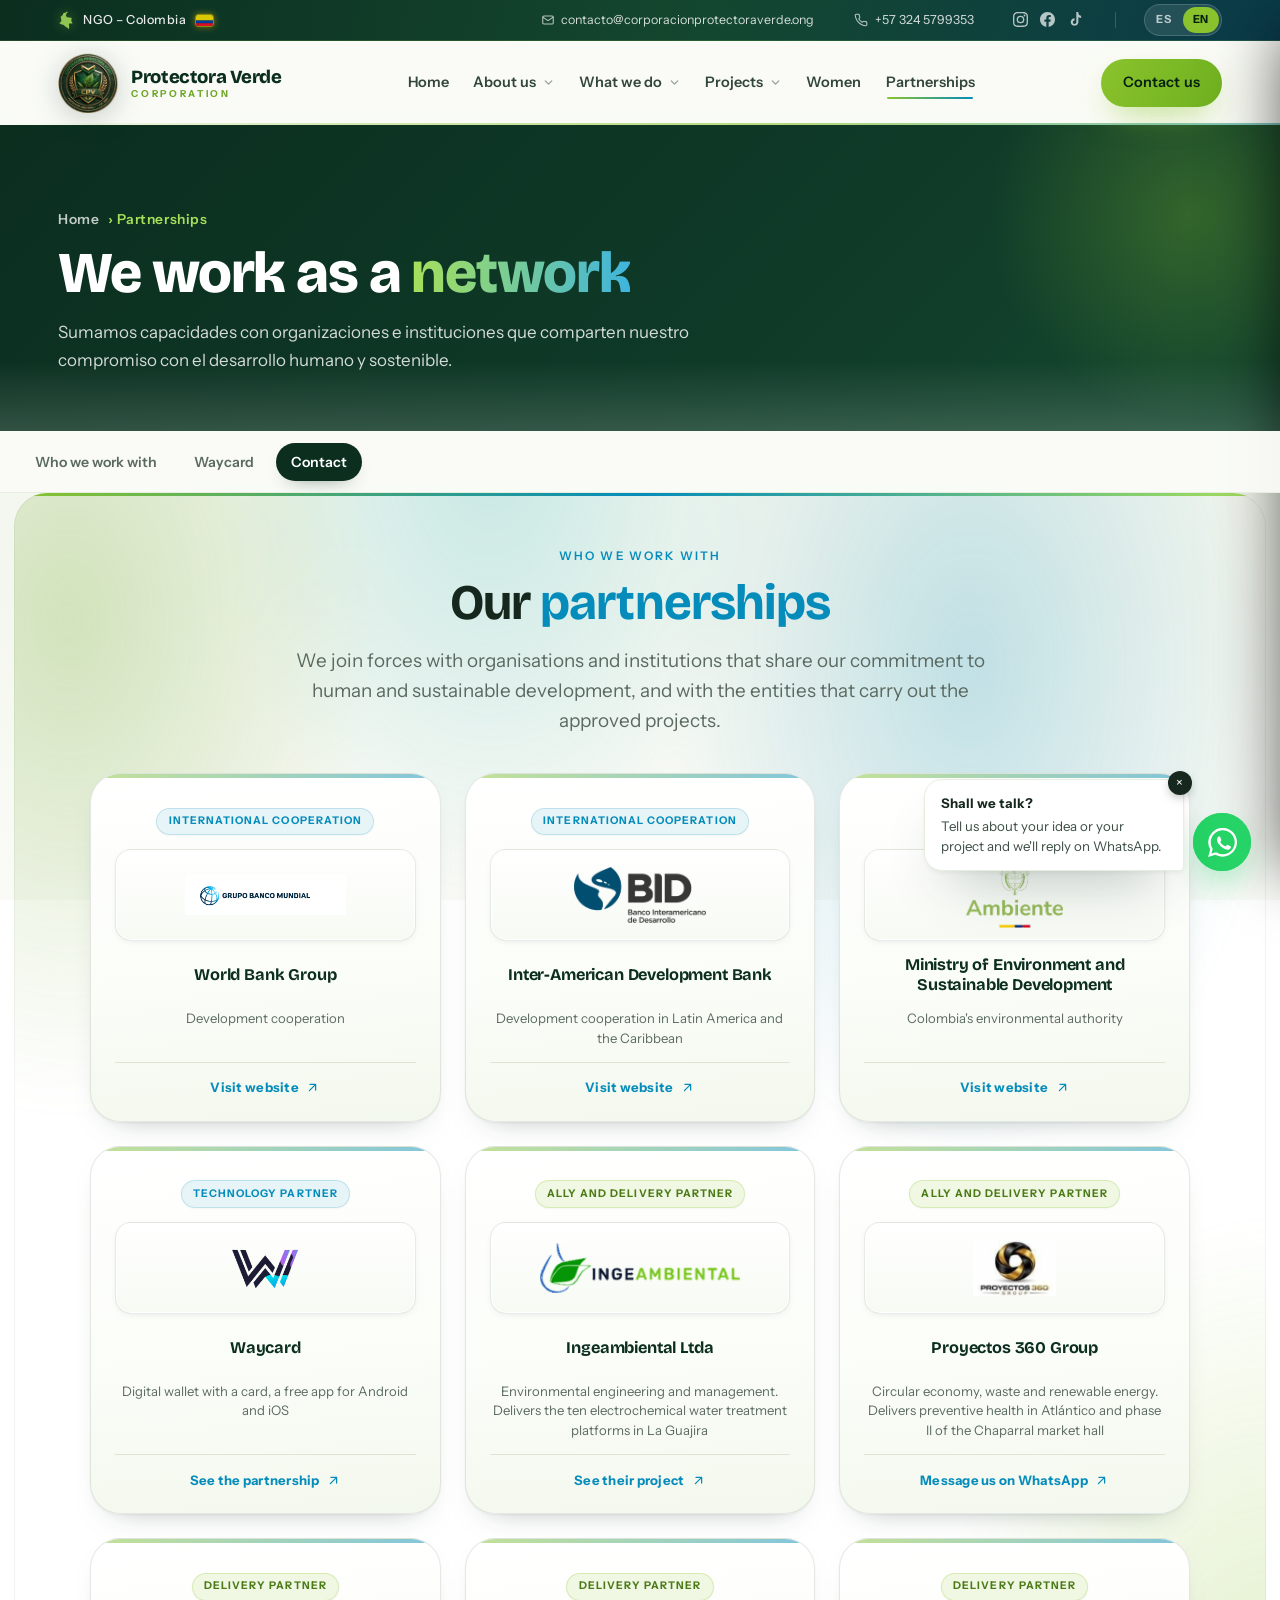
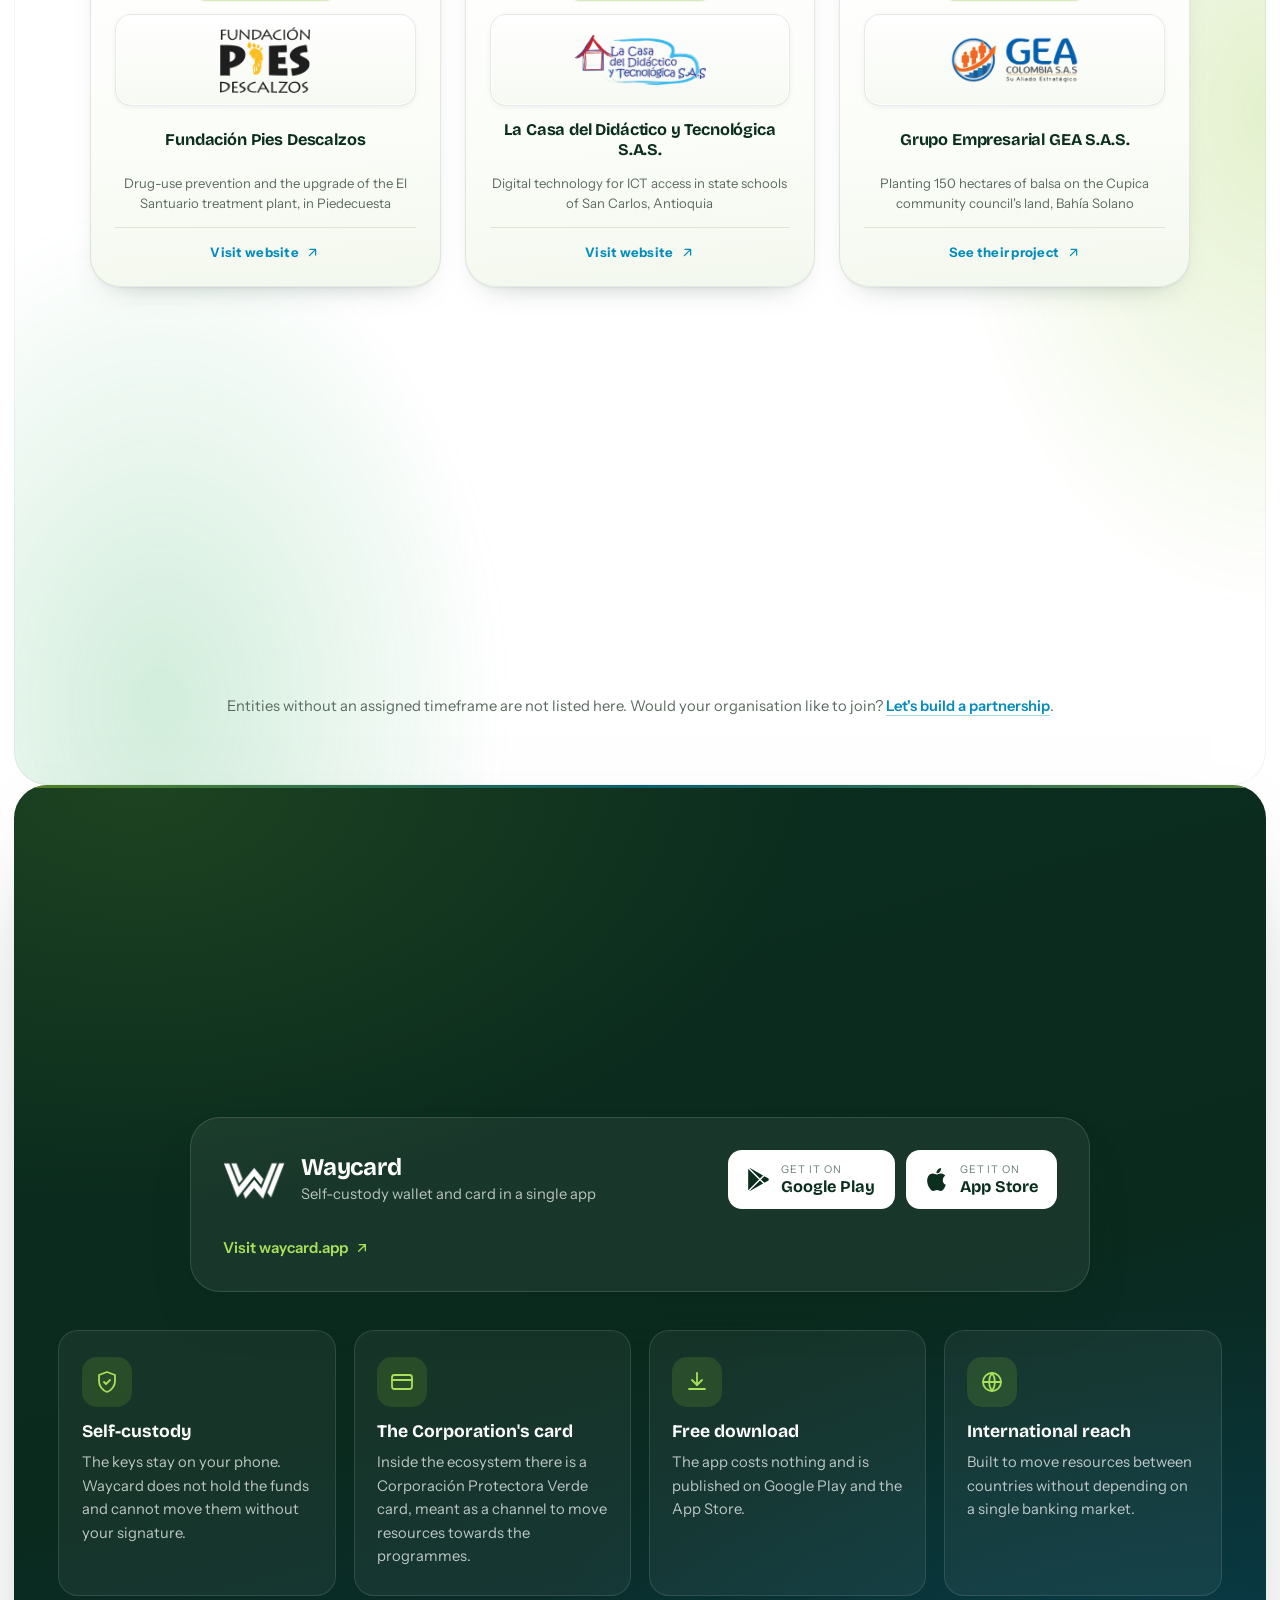
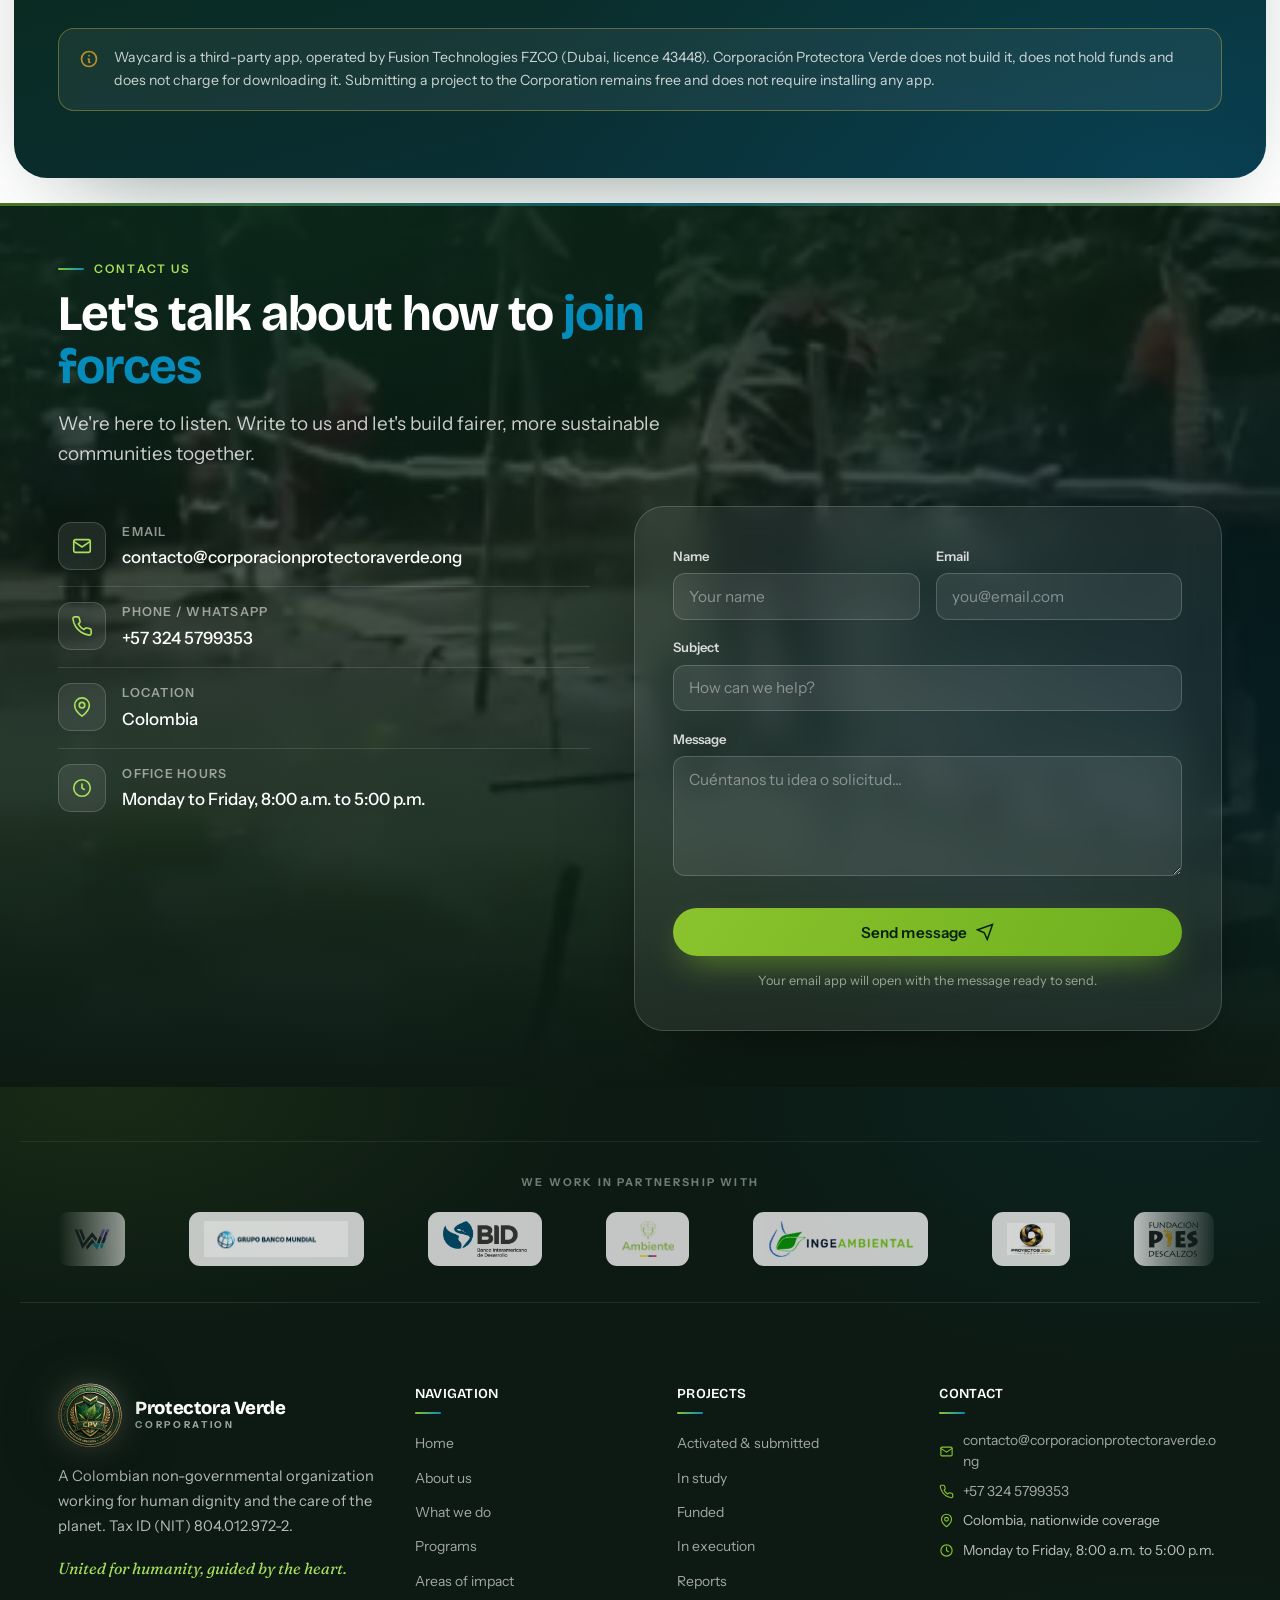
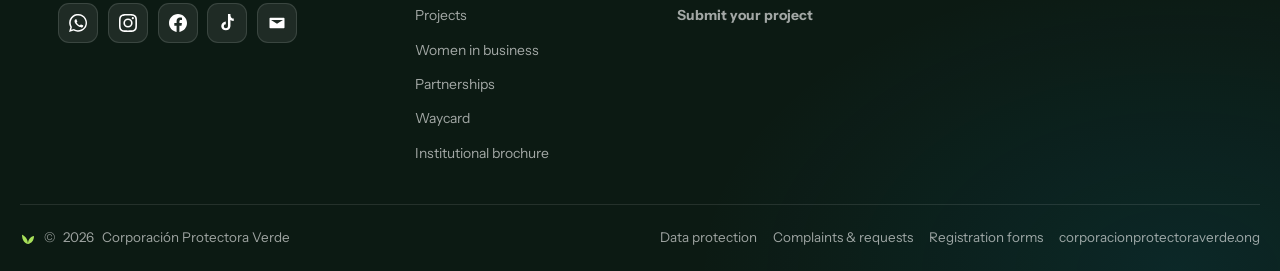
==== commit 1d3ad57f: "Quitar Black Embassy y sumar Waycard Black Embassy sale de la rejilla de aliados, de las marquesinas" ====
--- a/alianzas.html
+++ b/alianzas.html
@@ -5,19 +5,19 @@
 <meta name="viewport" content="width=device-width, initial-scale=1"/>
 <meta http-equiv="Cache-Control" content="no-cache, must-revalidate"/>
 <title>Alianzas | Corporación Protectora Verde</title>
-<meta name="description" content="Trabajamos en red con Black Embassy, Banco Mundial, BID, Ingeambiental, Ministerio de Ambiente y Proyecto 360 Group."/>
+<meta name="description" content="Trabajamos en red con el Banco Mundial, el BID, el Ministerio de Ambiente, Pies Descalzos, Ingeambiental y 360 Group, y con Waycard como alianza tecnológica."/>
 <meta name="theme-color" content="#0B2E1F"/>
-<link rel="icon" href="img/logo.png?v=bf586b1e" type="image/png"/>
+<link rel="icon" href="img/logo.png?v=1fbf88b2" type="image/png"/>
 <link rel="preconnect" href="https://fonts.googleapis.com"/>
 <link rel="preconnect" href="https://fonts.gstatic.com" crossorigin/>
 <link href="https://fonts.googleapis.com/css2?family=Bricolage+Grotesque:opsz,wght@12..96,500;12..96,600;12..96,700;12..96,800&family=Fraunces:ital,opsz,wght@1,9..144,400;1,9..144,500;1,9..144,600&family=Instrument+Sans:wght@400;500;600&display=swap" rel="stylesheet"/>
-<link rel="stylesheet" href="css/styles.css?v=bf586b1e"/>
-<link rel="stylesheet" href="css/rediseno.css?v=bf586b1e"/>
+<link rel="stylesheet" href="css/styles.css?v=1fbf88b2"/>
+<link rel="stylesheet" href="css/rediseno.css?v=1fbf88b2"/>
 </head>
 <body class="cargando">
 <div class="loader" id="loader" role="status" aria-live="polite">
   <div class="loader-in">
-    <div class="loader-mark"><img src="img/logo.webp?v=bf586b1e" alt=""/></div>
+    <div class="loader-mark"><img src="img/logo.webp?v=1fbf88b2" alt=""/></div>
     <p class="loader-word">Corporación Protectora Verde<span>Unidos por la humanidad</span></p>
     <div class="loader-bar"><i></i></div>
   </div>
@@ -43,7 +43,7 @@
 <header class="header" id="header">
   <div class="wrap nav">
     <a href="index.html" class="brand" aria-label="Inicio | Corporación Protectora Verde">
-      <span class="ring"><img src="img/logo.webp?v=bf586b1e" alt="Corporación Protectora Verde"/></span>
+      <span class="ring"><img src="img/logo.webp?v=1fbf88b2" alt="Corporación Protectora Verde"/></span>
       <span class="bn"><b>Protectora Verde</b><span>Corporación</span></span>
     </a>
     <nav class="menu" id="menu" aria-label="Menú principal">
@@ -62,13 +62,14 @@
 </header>
 
 <aside class="drawer" id="drawer" aria-hidden="true" aria-label="Menú">
-  <div class="drawer-head"><img src="img/logo.webp?v=bf586b1e" alt=""/><span><b>Protectora Verde</b><span>Corporación</span></span></div>
+  <div class="drawer-head"><img src="img/logo.webp?v=1fbf88b2" alt=""/><span><b>Protectora Verde</b><span>Corporación</span></span></div>
   <a href="index.html">Inicio</a>
   <div class="dgroup"><span>Nosotros</span><a href="nosotros.html#conocenos"><span class="dg-ic"><svg viewBox="0 0 24 24" fill="none" stroke="currentColor" stroke-width="1.9" stroke-linecap="round" stroke-linejoin="round" aria-hidden="true"><path d="M20.8 6.4a5.5 5.5 0 0 0-7.8 0L12 7.4l-1-1a5.5 5.5 0 0 0-7.8 7.8l8.8 8.8 8.8-8.8a5.5 5.5 0 0 0 0-7.8Z"/></svg></span>Conócenos</a><a href="nosotros.html#mision"><span class="dg-ic"><svg viewBox="0 0 24 24" fill="none" stroke="currentColor" stroke-width="1.9" stroke-linecap="round" stroke-linejoin="round" aria-hidden="true"><circle cx="12" cy="12" r="9"/><circle cx="12" cy="12" r="5"/><circle cx="12" cy="12" r="1.4"/></svg></span>Misión</a><a href="nosotros.html#vision"><span class="dg-ic"><svg viewBox="0 0 24 24" fill="none" stroke="currentColor" stroke-width="1.9" stroke-linecap="round" stroke-linejoin="round" aria-hidden="true"><path d="M2 12s3.6-7 10-7 10 7 10 7-3.6 7-10 7-10-7-10-7Z"/><circle cx="12" cy="12" r="3"/></svg></span>Visión</a><a href="nosotros.html#valores"><span class="dg-ic"><svg viewBox="0 0 24 24" fill="none" stroke="currentColor" stroke-width="1.9" stroke-linecap="round" stroke-linejoin="round" aria-hidden="true"><path d="M12 2 4 5v6c0 5 3.4 9.4 8 11 4.6-1.6 8-6 8-11V5l-8-3Z"/></svg></span>Valores</a><a href="nosotros.html#equipo"><span class="dg-ic"><svg viewBox="0 0 24 24" fill="none" stroke="currentColor" stroke-width="1.9" stroke-linecap="round" stroke-linejoin="round" aria-hidden="true"><path d="M16 21v-2a4 4 0 0 0-4-4H6a4 4 0 0 0-4 4v2"/><circle cx="9" cy="7" r="4"/><path d="M22 21v-2a4 4 0 0 0-3-3.87"/></svg></span>Equipo de trabajo</a><a href="nosotros.html#proteccion-datos"><span class="dg-ic"><svg viewBox="0 0 24 24" fill="none" stroke="currentColor" stroke-width="1.9" stroke-linecap="round" stroke-linejoin="round" aria-hidden="true"><rect x="4" y="10" width="16" height="11" rx="2"/><path d="M8 10V7a4 4 0 0 1 8 0v3"/></svg></span>Protección de datos</a><a href="nosotros.html#pqr"><span class="dg-ic"><svg viewBox="0 0 24 24" fill="none" stroke="currentColor" stroke-width="1.9" stroke-linecap="round" stroke-linejoin="round" aria-hidden="true"><path d="M21 15a2 2 0 0 1-2 2H8l-5 4V5a2 2 0 0 1 2-2h14a2 2 0 0 1 2 2Z"/></svg></span>Quejas y reclamos</a></div>
   <div class="dgroup"><span>Qué hacemos</span><a href="programas.html#que-hacemos"><span class="dg-ic"><svg viewBox="0 0 24 24" fill="none" stroke="currentColor" stroke-width="1.9" stroke-linecap="round" stroke-linejoin="round" aria-hidden="true"><path d="m12 2 9 5-9 5-9-5 9-5Z"/><path d="m3 12 9 5 9-5M3 17l9 5 9-5"/></svg></span>Áreas de acción</a><a href="programas.html#programas"><span class="dg-ic"><svg viewBox="0 0 24 24" fill="none" stroke="currentColor" stroke-width="1.9" stroke-linecap="round" stroke-linejoin="round" aria-hidden="true"><path d="M12 21C12 12 6 8 3 7c0 9 5 13 9 14Z"/><path d="M12 21c0-7 4-11 9-12 0 7-4 11-9 12Z"/></svg></span>Programas</a><a href="programas.html#ejes"><span class="dg-ic"><svg viewBox="0 0 24 24" fill="none" stroke="currentColor" stroke-width="1.9" stroke-linecap="round" stroke-linejoin="round" aria-hidden="true"><path d="M12 2v4M12 18v4M4.9 4.9l2.9 2.9M16.2 16.2l2.9 2.9M2 12h4M18 12h4M4.9 19.1l2.9-2.9M16.2 7.8l2.9-2.9"/></svg></span>Ejes estratégicos</a><a href="programas.html#incidencia"><span class="dg-ic"><svg viewBox="0 0 24 24" fill="none" stroke="currentColor" stroke-width="1.9" stroke-linecap="round" stroke-linejoin="round" aria-hidden="true"><path d="m9 3-6 3v15l6-3 6 3 6-3V3l-6 3-6-3Z"/><path d="M9 3v15M15 6v15"/></svg></span>Zonas de incidencia</a><a href="programas.html#territorio"><span class="dg-ic"><svg viewBox="0 0 24 24" fill="none" stroke="currentColor" stroke-width="1.9" stroke-linecap="round" stroke-linejoin="round" aria-hidden="true"><rect x="2" y="6" width="14" height="12" rx="2"/><path d="m16 11 6-3v8l-6-3Z"/></svg></span>En territorio</a></div>
   <div class="dgroup"><span>Proyectos</span><a href="proyectos.html#activados"><span class="dg-ic"><svg viewBox="0 0 24 24" fill="none" stroke="currentColor" stroke-width="1.9" stroke-linecap="round" stroke-linejoin="round" aria-hidden="true"><path d="M3 7a2 2 0 0 1 2-2h4l2 2h8a2 2 0 0 1 2 2v9a2 2 0 0 1-2 2H5a2 2 0 0 1-2-2Z"/></svg></span>Activados presentados</a><a href="proyectos.html#estudio"><span class="dg-ic"><svg viewBox="0 0 24 24" fill="none" stroke="currentColor" stroke-width="1.9" stroke-linecap="round" stroke-linejoin="round" aria-hidden="true"><circle cx="11" cy="11" r="7"/><path d="m20 20-3.5-3.5"/></svg></span>Estudio</a><a href="proyectos.html#viables"><span class="dg-ic"><svg viewBox="0 0 24 24" fill="none" stroke="currentColor" stroke-width="1.9" stroke-linecap="round" stroke-linejoin="round" aria-hidden="true"><path d="M22 11.1V12a10 10 0 1 1-5.9-9.1"/><path d="M22 4 12 14l-3-3"/></svg></span>Viables</a><a href="proyectos.html#aprobados"><span class="dg-ic"><svg viewBox="0 0 24 24" fill="none" stroke="currentColor" stroke-width="1.9" stroke-linecap="round" stroke-linejoin="round" aria-hidden="true"><path d="M9 12h6M12 3v4"/><rect x="3" y="7" width="18" height="14" rx="2"/></svg></span>Aprobados</a><a href="proyectos.html#financiados"><span class="dg-ic"><svg viewBox="0 0 24 24" fill="none" stroke="currentColor" stroke-width="1.9" stroke-linecap="round" stroke-linejoin="round" aria-hidden="true"><rect x="2" y="6" width="20" height="12" rx="2"/><circle cx="12" cy="12" r="2.6"/></svg></span>Financiados</a><a href="proyectos.html#ejecucion"><span class="dg-ic"><svg viewBox="0 0 24 24" fill="none" stroke="currentColor" stroke-width="1.9" stroke-linecap="round" stroke-linejoin="round" aria-hidden="true"><circle cx="12" cy="12" r="3"/><path d="M19.4 15a1.6 1.6 0 0 0 .3 1.8l.1.1a2 2 0 1 1-2.8 2.8l-.1-.1a1.6 1.6 0 0 0-2.7 1.1V21a2 2 0 1 1-4 0v-.1A1.6 1.6 0 0 0 7 19.4a1.6 1.6 0 0 0-1.8.3l-.1.1a2 2 0 1 1-2.8-2.8l.1-.1A1.6 1.6 0 0 0 3 14.1H3a2 2 0 1 1 0-4h.1A1.6 1.6 0 0 0 4.6 7a1.6 1.6 0 0 0-.3-1.8l-.1-.1a2 2 0 1 1 2.8-2.8l.1.1A1.6 1.6 0 0 0 9 3h.1a2 2 0 1 1 4 0V3a1.6 1.6 0 0 0 2.7 1.1l.1-.1a2 2 0 1 1 2.8 2.8l-.1.1a1.6 1.6 0 0 0 1.1 2.7H21a2 2 0 1 1 0 4h-.1a1.6 1.6 0 0 0-1.5 1.4Z"/></svg></span>Ejecución</a><a href="proyectos.html#supervision"><span class="dg-ic"><svg viewBox="0 0 24 24" fill="none" stroke="currentColor" stroke-width="1.9" stroke-linecap="round" stroke-linejoin="round" aria-hidden="true"><path d="M2 12s3.6-7 10-7 10 7 10 7-3.6 7-10 7-10-7-10-7Z"/><circle cx="12" cy="12" r="2.6"/></svg></span>Supervisión</a><a href="proyectos.html#ejecutados"><span class="dg-ic"><svg viewBox="0 0 24 24" fill="none" stroke="currentColor" stroke-width="1.9" stroke-linecap="round" stroke-linejoin="round" aria-hidden="true"><path d="M4 22V4M4 4h13l-2 4 2 4H4"/></svg></span>Ejecutados</a><a href="proyectos.html#informes"><span class="dg-ic"><svg viewBox="0 0 24 24" fill="none" stroke="currentColor" stroke-width="1.9" stroke-linecap="round" stroke-linejoin="round" aria-hidden="true"><path d="M14 2H6a2 2 0 0 0-2 2v16a2 2 0 0 0 2 2h12a2 2 0 0 0 2-2V8l-6-6Z"/><path d="M14 2v6h6M9 14h6M9 18h4"/></svg></span>Informes</a><a href="presentar-proyecto.html"><span class="dg-ic"><svg viewBox="0 0 24 24" fill="none" stroke="currentColor" stroke-width="1.9" stroke-linecap="round" stroke-linejoin="round" aria-hidden="true"><path d="M21 15v4a2 2 0 0 1-2 2H5a2 2 0 0 1-2-2v-4"/><path d="m7 10 5 5 5-5M12 15V3"/></svg></span>Presenta tu proyecto</a></div>
   <a href="mujeres.html"><span class="dg-ic"><svg viewBox="0 0 24 24" fill="none" stroke="currentColor" stroke-width="1.9" stroke-linecap="round" stroke-linejoin="round" aria-hidden="true"><path d="M12 3v4M12 17v4M3 12h4M17 12h4M5.6 5.6l2.8 2.8M15.6 15.6l2.8 2.8M18.4 5.6l-2.8 2.8M8.4 15.6l-2.8 2.8"/></svg></span>Mujeres que emprenden</a>
   <a href="alianzas.html">Alianzas</a>
+  <a href="alianzas.html#waycard"><span class="dg-ic"><svg viewBox="0 0 24 24" fill="none" stroke="currentColor" stroke-width="1.9" stroke-linecap="round" stroke-linejoin="round" aria-hidden="true"><rect x="2" y="5" width="20" height="14" rx="2.5"/><path d="M2 10h20"/></svg></span>Waycard</a>
   <a href="presentar-proyecto.html">Presenta tu proyecto</a>
   <a href="index.html#contacto" class="btn btn-primary">Contáctanos</a>
   <div class="drawer-redes"><span>Síguenos</span><span class="dr-iconos"><a href="https://www.instagram.com/corpoprotecotraverde" target="_blank" rel="noopener" aria-label="Instagram"><svg viewBox="0 0 24 24" aria-hidden="true"><path d="M12 2.16c3.2 0 3.58.01 4.85.07 1.17.05 1.8.25 2.23.41.56.22.96.48 1.38.9.42.42.68.82.9 1.38.16.42.36 1.06.41 2.23.06 1.27.07 1.65.07 4.85s-.01 3.58-.07 4.85c-.06 1.17-.26 1.8-.42 2.23-.22.56-.48.96-.9 1.38-.42.42-.82.68-1.38.9-.42.16-1.07.36-2.24.41-1.27.06-1.65.07-4.86.07s-3.59-.02-4.86-.07c-1.17-.06-1.82-.26-2.24-.42-.57-.22-.96-.48-1.38-.9-.42-.42-.69-.82-.9-1.38-.17-.42-.36-1.07-.42-2.24-.05-1.26-.06-1.65-.06-4.84 0-3.2.02-3.59.06-4.86.06-1.17.26-1.81.42-2.23.21-.57.48-.96.9-1.38.42-.42.81-.69 1.38-.9.42-.17 1.05-.36 2.22-.42 1.28-.05 1.65-.06 4.86-.06ZM12 0C8.74 0 8.33.02 7.05.07c-1.28.06-2.15.26-2.91.56-.79.3-1.46.72-2.13 1.38C1.35 2.68.93 3.35.63 4.14c-.3.76-.5 1.63-.56 2.91C.01 8.33 0 8.74 0 12s.02 3.67.07 4.95c.06 1.28.26 2.15.56 2.91.31.79.72 1.46 1.38 2.13.67.67 1.34 1.08 2.13 1.38.76.3 1.64.5 2.91.56C8.33 23.99 8.74 24 12 24s3.67-.02 4.95-.07c1.28-.06 2.15-.26 2.91-.56.79-.31 1.46-.72 2.13-1.38.67-.67 1.08-1.34 1.38-2.13.3-.76.5-1.64.56-2.91.06-1.28.07-1.69.07-4.95s-.02-3.67-.07-4.95c-.06-1.28-.26-2.15-.56-2.91-.31-.79-.72-1.46-1.38-2.13C21.32 1.35 20.65.93 19.86.63c-.76-.3-1.64-.5-2.91-.56C15.67.01 15.26 0 12 0Z"/><path d="M12 5.84a6.16 6.16 0 1 0 0 12.32 6.16 6.16 0 0 0 0-12.32ZM12 16a4 4 0 1 1 0-8 4 4 0 0 1 0 8Z"/><circle cx="18.41" cy="5.6" r="1.44"/></svg></a><a href="https://www.facebook.com/61595279382591" target="_blank" rel="noopener" aria-label="Facebook"><svg viewBox="0 0 24 24" aria-hidden="true"><path d="M24 12.07C24 5.45 18.63.07 12 .07S0 5.45 0 12.07c0 5.99 4.39 10.95 10.13 11.86v-8.39H7.08v-3.47h3.05V9.43c0-3.01 1.79-4.67 4.53-4.67 1.31 0 2.69.24 2.69.24v2.95h-1.51c-1.49 0-1.96.93-1.96 1.88v2.25h3.33l-.53 3.47h-2.8v8.39C19.61 23.03 24 18.06 24 12.07Z"/></svg></a><a href="https://www.tiktok.com/@corpoprotectoraverde" target="_blank" rel="noopener" aria-label="TikTok"><svg viewBox="0 0 24 24" aria-hidden="true"><path d="M16.6 0h-3.3v16.3a2.8 2.8 0 0 1-2.8 2.7 2.8 2.8 0 0 1-2.8-2.7 2.8 2.8 0 0 1 2.7-2.8v-3.4c-3.4.1-6.1 2.9-6.1 6.2a6.2 6.2 0 0 0 12.3 0V8c1.2.9 2.8 1.4 4.4 1.4V6.1c-2.5-.1-4.4-2.1-4.4-4.6V0Z"/></svg></a></span></div>
@@ -83,18 +84,43 @@
     <p>Sumamos capacidades con organizaciones e instituciones que comparten nuestro compromiso con el desarrollo humano y sostenible.</p>
   </div>
 </section>
-<section class="sec sec-panel sec-panel-verde" id="alianzas">
+<nav class="subnav" aria-label="Secciones de la página"><div class="wrap"><a href="#alianzas">Con quiénes trabajamos</a><a href="#waycard">Waycard</a><a href="#contacto">Contacto</a></div></nav><section class="sec sec-panel sec-panel-verde" id="alianzas">
   <div class="wrap">
     <div class="sec-head center reveal">
       <p class="eyebrow">Con quiénes trabajamos</p>
       <h2 class="h-sec">Nuestras <span class="accent">alianzas</span></h2>
       <p class="lead">Sumamos capacidades con organizaciones e instituciones que comparten nuestro compromiso con el desarrollo humano y sostenible, y con las entidades que llevan a cabo los proyectos aprobados.</p>
     </div>
-    <div class="allies-grid"><a class="ally reveal d1" href="https://www.bancomundial.org/ext/es/home" target="_blank" rel="noopener"><span class="ally-tag">Cooperación internacional</span><div class="ally-logo"><img src="img/asset-dcfaf648dc.png" class="lg-w" alt="Grupo Banco Mundial"/></div><div class="ally-name">Grupo Banco Mundial</div><div class="ally-role">Cooperación para el desarrollo</div><span class="ally-link">Ir al sitio <svg viewBox="0 0 24 24" fill="none" stroke="currentColor" stroke-width="2" stroke-linecap="round" stroke-linejoin="round"><path d="M7 17 17 7M8 7h9v9"/></svg></span></a><a class="ally reveal d2" href="https://www.iadb.org/es" target="_blank" rel="noopener"><span class="ally-tag">Cooperación internacional</span><div class="ally-logo"><img src="img/asset-aedf7753a2.png" class="lg-bid" alt="Banco Interamericano de Desarrollo"/></div><div class="ally-name">Banco Interamericano de Desarrollo</div><div class="ally-role">Cooperación para el desarrollo en América Latina y el Caribe</div><span class="ally-link">Ir al sitio <svg viewBox="0 0 24 24" fill="none" stroke="currentColor" stroke-width="2" stroke-linecap="round" stroke-linejoin="round"><path d="M7 17 17 7M8 7h9v9"/></svg></span></a><a class="ally reveal d3" href="https://www.minambiente.gov.co" target="_blank" rel="noopener"><span class="ally-tag">Institucional</span><div class="ally-logo"><img src="img/minambiente.png" class="lg-t" alt="Ministerio de Ambiente y Desarrollo Sostenible"/></div><div class="ally-name">Ministerio de Ambiente y Desarrollo Sostenible</div><div class="ally-role">Institucionalidad ambiental de Colombia</div><span class="ally-link">Ir al sitio <svg viewBox="0 0 24 24" fill="none" stroke="currentColor" stroke-width="2" stroke-linecap="round" stroke-linejoin="round"><path d="M7 17 17 7M8 7h9v9"/></svg></span></a><a class="ally reveal d4" href="https://www.blackembassy.org" target="_blank" rel="noopener"><span class="ally-tag">Organización aliada</span><div class="ally-logo"><img src="img/asset-73784ad43a.png" class="lg-s" alt="Black Embassy ONG"/></div><div class="ally-name">Black Embassy ONG</div><div class="ally-role">Fundación Embajada Internacional Afrodescendiente</div><span class="ally-link">Conocer más <svg viewBox="0 0 24 24" fill="none" stroke="currentColor" stroke-width="2" stroke-linecap="round" stroke-linejoin="round"><path d="M7 17 17 7M8 7h9v9"/></svg></span></a><a class="ally reveal d5" href="proyectos.html#aprobados"><span class="ally-tag es-ejec">Aliada y ejecutora</span><div class="ally-logo"><img src="img/asset-ddf801b5d7.png" class="lg-m" alt="Ingeambiental Ltda"/></div><div class="ally-name">Ingeambiental Ltda</div><div class="ally-role">Ingeniería y gestión ambiental. Ejecuta las diez plataformas electroquímicas para potabilizar agua en La Guajira</div><span class="ally-link">Ver su proyecto <svg viewBox="0 0 24 24" fill="none" stroke="currentColor" stroke-width="2" stroke-linecap="round" stroke-linejoin="round"><path d="M7 17 17 7M8 7h9v9"/></svg></span></a><a class="ally reveal d5" href="https://wa.me/573245799353?text=Hola%2C%20quiero%20informaci%C3%B3n%20sobre%20la%20alianza%20con%20Proyectos%20360%20Group" target="_blank" rel="noopener"><span class="ally-tag es-ejec">Aliada y ejecutora</span><div class="ally-logo"><img src="img/proyectos-360.png" class="lg-bid" alt="Proyectos 360 Group"/></div><div class="ally-name">Proyectos 360 Group</div><div class="ally-role">Economía circular, residuos y energía renovable. Ejecuta la salud preventiva en el Atlántico y la fase II de la plaza de mercado de Chaparral</div><span class="ally-link">Escríbenos por WhatsApp <svg viewBox="0 0 24 24" fill="none" stroke="currentColor" stroke-width="2" stroke-linecap="round" stroke-linejoin="round"><path d="M7 17 17 7M8 7h9v9"/></svg></span></a><a class="ally reveal d5" href="https://fundacionpiesdescalzos.com" target="_blank" rel="noopener"><span class="ally-tag es-ejec">Ejecutora</span><div class="ally-logo"><img src="img/pies-descalzos.png" class="lg-t" alt="Fundación Pies Descalzos"/></div><div class="ally-name">Fundación Pies Descalzos</div><div class="ally-role">Prevención del consumo de sustancias psicoactivas y optimización de la planta de tratamiento El Santuario, en Piedecuesta</div><span class="ally-link">Ir al sitio <svg viewBox="0 0 24 24" fill="none" stroke="currentColor" stroke-width="2" stroke-linecap="round" stroke-linejoin="round"><path d="M7 17 17 7M8 7h9v9"/></svg></span></a><a class="ally reveal d5" href="https://www.lacasadeldidactico.com" target="_blank" rel="noopener"><span class="ally-tag es-ejec">Ejecutora</span><div class="ally-logo"><img src="img/casa-didactico.png" class="lg-m" alt="La Casa del Didáctico y Tecnológica S.A.S."/></div><div class="ally-name">La Casa del Didáctico y Tecnológica S.A.S.</div><div class="ally-role">Tecnologías digitales para el acceso a las TIC en instituciones educativas públicas de San Carlos, Antioquia</div><span class="ally-link">Ir al sitio <svg viewBox="0 0 24 24" fill="none" stroke="currentColor" stroke-width="2" stroke-linecap="round" stroke-linejoin="round"><path d="M7 17 17 7M8 7h9v9"/></svg></span></a><a class="ally reveal d5" href="proyectos.html#aprobados"><span class="ally-tag es-ejec">Ejecutora</span><div class="ally-logo"><img src="img/gea.png" class="lg-m" alt="Grupo Empresarial GEA S.A.S."/></div><div class="ally-name">Grupo Empresarial GEA S.A.S.</div><div class="ally-role">Establecimiento forestal de 150 hectáreas de balso en predios del consejo comunitario de Cupica, Bahía Solano</div><span class="ally-link">Ver su proyecto <svg viewBox="0 0 24 24" fill="none" stroke="currentColor" stroke-width="2" stroke-linecap="round" stroke-linejoin="round"><path d="M7 17 17 7M8 7h9v9"/></svg></span></a><a class="ally reveal d5" href="proyectos.html#aprobados"><span class="ally-tag es-ejec">Ejecutora</span><div class="ally-logo"><img src="img/funcredes.png" class="lg-m" alt="Fundación Funcredes"/></div><div class="ally-name">Fundación Funcredes</div><div class="ally-role">Prevención y protección frente al consumo de sustancias psicoactivas en Santiago de Tolú, Sucre</div><span class="ally-link">Ver su proyecto <svg viewBox="0 0 24 24" fill="none" stroke="currentColor" stroke-width="2" stroke-linecap="round" stroke-linejoin="round"><path d="M7 17 17 7M8 7h9v9"/></svg></span></a></div>
+    <div class="allies-grid"><a class="ally reveal d1" href="https://www.bancomundial.org/ext/es/home" target="_blank" rel="noopener"><span class="ally-tag">Cooperación internacional</span><div class="ally-logo"><img src="img/asset-dcfaf648dc.png" class="lg-w" alt="Grupo Banco Mundial"/></div><div class="ally-name">Grupo Banco Mundial</div><div class="ally-role">Cooperación para el desarrollo</div><span class="ally-link">Ir al sitio <svg viewBox="0 0 24 24" fill="none" stroke="currentColor" stroke-width="2" stroke-linecap="round" stroke-linejoin="round"><path d="M7 17 17 7M8 7h9v9"/></svg></span></a><a class="ally reveal d2" href="https://www.iadb.org/es" target="_blank" rel="noopener"><span class="ally-tag">Cooperación internacional</span><div class="ally-logo"><img src="img/asset-aedf7753a2.png" class="lg-bid" alt="Banco Interamericano de Desarrollo"/></div><div class="ally-name">Banco Interamericano de Desarrollo</div><div class="ally-role">Cooperación para el desarrollo en América Latina y el Caribe</div><span class="ally-link">Ir al sitio <svg viewBox="0 0 24 24" fill="none" stroke="currentColor" stroke-width="2" stroke-linecap="round" stroke-linejoin="round"><path d="M7 17 17 7M8 7h9v9"/></svg></span></a><a class="ally reveal d3" href="https://www.minambiente.gov.co" target="_blank" rel="noopener"><span class="ally-tag">Institucional</span><div class="ally-logo"><img src="img/minambiente.png" class="lg-t" alt="Ministerio de Ambiente y Desarrollo Sostenible"/></div><div class="ally-name">Ministerio de Ambiente y Desarrollo Sostenible</div><div class="ally-role">Institucionalidad ambiental de Colombia</div><span class="ally-link">Ir al sitio <svg viewBox="0 0 24 24" fill="none" stroke="currentColor" stroke-width="2" stroke-linecap="round" stroke-linejoin="round"><path d="M7 17 17 7M8 7h9v9"/></svg></span></a><a class="ally reveal d4" href="https://waycard.app/" target="_blank" rel="noopener"><span class="ally-tag">Alianza tecnológica</span><div class="ally-logo"><img src="img/waycard.png" class="lg-s" alt="Waycard"/></div><div class="ally-name">Waycard</div><div class="ally-role">Billetera digital con tarjeta, aplicación gratuita para Android y iOS</div><span class="ally-link">Ver la alianza <svg viewBox="0 0 24 24" fill="none" stroke="currentColor" stroke-width="2" stroke-linecap="round" stroke-linejoin="round"><path d="M7 17 17 7M8 7h9v9"/></svg></span></a><a class="ally reveal d5" href="proyectos.html#aprobados"><span class="ally-tag es-ejec">Aliada y ejecutora</span><div class="ally-logo"><img src="img/asset-ddf801b5d7.png" class="lg-m" alt="Ingeambiental Ltda"/></div><div class="ally-name">Ingeambiental Ltda</div><div class="ally-role">Ingeniería y gestión ambiental. Ejecuta las diez plataformas electroquímicas para potabilizar agua en La Guajira</div><span class="ally-link">Ver su proyecto <svg viewBox="0 0 24 24" fill="none" stroke="currentColor" stroke-width="2" stroke-linecap="round" stroke-linejoin="round"><path d="M7 17 17 7M8 7h9v9"/></svg></span></a><a class="ally reveal d5" href="https://wa.me/573245799353?text=Hola%2C%20quiero%20informaci%C3%B3n%20sobre%20la%20alianza%20con%20Proyectos%20360%20Group" target="_blank" rel="noopener"><span class="ally-tag es-ejec">Aliada y ejecutora</span><div class="ally-logo"><img src="img/proyectos-360.png" class="lg-bid" alt="Proyectos 360 Group"/></div><div class="ally-name">Proyectos 360 Group</div><div class="ally-role">Economía circular, residuos y energía renovable. Ejecuta la salud preventiva en el Atlántico y la fase II de la plaza de mercado de Chaparral</div><span class="ally-link">Escríbenos por WhatsApp <svg viewBox="0 0 24 24" fill="none" stroke="currentColor" stroke-width="2" stroke-linecap="round" stroke-linejoin="round"><path d="M7 17 17 7M8 7h9v9"/></svg></span></a><a class="ally reveal d5" href="https://fundacionpiesdescalzos.com" target="_blank" rel="noopener"><span class="ally-tag es-ejec">Ejecutora</span><div class="ally-logo"><img src="img/pies-descalzos.png" class="lg-t" alt="Fundación Pies Descalzos"/></div><div class="ally-name">Fundación Pies Descalzos</div><div class="ally-role">Prevención del consumo de sustancias psicoactivas y optimización de la planta de tratamiento El Santuario, en Piedecuesta</div><span class="ally-link">Ir al sitio <svg viewBox="0 0 24 24" fill="none" stroke="currentColor" stroke-width="2" stroke-linecap="round" stroke-linejoin="round"><path d="M7 17 17 7M8 7h9v9"/></svg></span></a><a class="ally reveal d5" href="https://www.lacasadeldidactico.com" target="_blank" rel="noopener"><span class="ally-tag es-ejec">Ejecutora</span><div class="ally-logo"><img src="img/casa-didactico.png" class="lg-m" alt="La Casa del Didáctico y Tecnológica S.A.S."/></div><div class="ally-name">La Casa del Didáctico y Tecnológica S.A.S.</div><div class="ally-role">Tecnologías digitales para el acceso a las TIC en instituciones educativas públicas de San Carlos, Antioquia</div><span class="ally-link">Ir al sitio <svg viewBox="0 0 24 24" fill="none" stroke="currentColor" stroke-width="2" stroke-linecap="round" stroke-linejoin="round"><path d="M7 17 17 7M8 7h9v9"/></svg></span></a><a class="ally reveal d5" href="proyectos.html#aprobados"><span class="ally-tag es-ejec">Ejecutora</span><div class="ally-logo"><img src="img/gea.png" class="lg-m" alt="Grupo Empresarial GEA S.A.S."/></div><div class="ally-name">Grupo Empresarial GEA S.A.S.</div><div class="ally-role">Establecimiento forestal de 150 hectáreas de balso en predios del consejo comunitario de Cupica, Bahía Solano</div><span class="ally-link">Ver su proyecto <svg viewBox="0 0 24 24" fill="none" stroke="currentColor" stroke-width="2" stroke-linecap="round" stroke-linejoin="round"><path d="M7 17 17 7M8 7h9v9"/></svg></span></a><a class="ally reveal d5" href="proyectos.html#aprobados"><span class="ally-tag es-ejec">Ejecutora</span><div class="ally-logo"><img src="img/funcredes.png" class="lg-m" alt="Fundación Funcredes"/></div><div class="ally-name">Fundación Funcredes</div><div class="ally-role">Prevención y protección frente al consumo de sustancias psicoactivas en Santiago de Tolú, Sucre</div><span class="ally-link">Ver su proyecto <svg viewBox="0 0 24 24" fill="none" stroke="currentColor" stroke-width="2" stroke-linecap="round" stroke-linejoin="round"><path d="M7 17 17 7M8 7h9v9"/></svg></span></a></div>
     <p class="allies-note">Las entidades a las que todavía no se les ha asignado plazo no aparecen aquí. ¿Tu organización quiere sumar? <a href="#contacto">Construyamos una alianza</a>.</p>
   </div>
 </section>
 
+<section class="sec sec-dark" id="waycard">
+  <div class="wrap">
+    <div class="sec-head center reveal">
+      <p class="eyebrow">Alianza tecnológica</p>
+      <h2 class="h-sec">Waycard, la <span class="accent">tarjeta digital</span> de la Corporación</h2>
+      <p class="lead">Waycard es una aplicación gratuita de billetera digital con tarjeta. La Corporación tiene su propia tarjeta dentro de ese ecosistema y la usa como canal para recibir y mover recursos destinados a los programas y a las comunidades con las que trabajamos.</p>
+    </div>
+    <div class="wc-panel reveal d1">
+      <div class="wc-marca">
+        <img src="img/waycard-blanco.png" alt="Waycard" width="120" height="120"/>
+        <div>
+          <b>Waycard</b>
+          <span>Billetera autocustodial y tarjeta en una sola aplicación</span>
+        </div>
+      </div>
+      <div class="wc-tiendas"><a class="wc-tienda" href="https://play.google.com/store/apps/details?id=com.waynance.waycard" target="_blank" rel="noopener"><svg viewBox="0 0 24 24" aria-hidden="true"><path d="M22.02 13.3 18.1 15.52l-3.52-3.5 3.55-3.52 3.89 2.2a1.49 1.49 0 0 1 0 2.6ZM1.34.92a1.49 1.49 0 0 0-.11.57v21.02c0 .22.04.42.12.6l11.15-11.09L1.34.92Zm12.2 10.07 3.26-3.24L3.45.2a1.47 1.47 0 0 0-.95-.18l11.04 10.97Zm0 2.06-11 10.94c.3.03.62-.02.91-.19l13.32-7.54-3.23-3.21Z"/></svg><span><small>Descárgala en</small><b>Google Play</b></span></a><a class="wc-tienda" href="https://apps.apple.com/co/app/waycard/id6755763251" target="_blank" rel="noopener"><svg viewBox="0 0 24 24" aria-hidden="true"><path d="M12.15 6.9c-.95 0-2.42-1.08-3.96-1.04-2.04.03-3.91 1.18-4.96 3.01-2.12 3.68-.55 9.1 1.52 12.09 1.01 1.45 2.2 3.09 3.79 3.04 1.52-.07 2.09-.99 3.93-.99 1.84 0 2.35.99 3.96.95 1.64-.03 2.68-1.48 3.68-2.95 1.16-1.69 1.64-3.32 1.66-3.41-.04-.02-3.18-1.23-3.22-4.86-.03-3.04 2.48-4.5 2.6-4.56-1.43-2.09-3.63-2.33-4.39-2.38-2-.15-3.68 1.09-4.61 1.09ZM15.53 3.83c.84-1.01 1.4-2.43 1.25-3.83-1.21.05-2.67.8-3.54 1.82-.78.9-1.45 2.34-1.27 3.71 1.34.11 2.72-.69 3.56-1.7Z"/></svg><span><small>Descárgala en</small><b>App Store</b></span></a></div>
+      <a class="wc-web" href="https://waycard.app/" target="_blank" rel="noopener">Ver waycard.app <svg viewBox="0 0 24 24" fill="none" stroke="currentColor" stroke-width="2" stroke-linecap="round" stroke-linejoin="round" aria-hidden="true"><path d="M7 17 17 7M8 7h9v9"/></svg></a>
+    </div>
+    <div class="wc-grid"><article class="wc-v reveal d1"><span class="wc-v-ic"><svg viewBox="0 0 24 24" fill="none" stroke="currentColor" stroke-width="1.8" stroke-linecap="round" stroke-linejoin="round" aria-hidden="true"><path d="M12 2 4 5v6c0 5 3.4 9.4 8 11 4.6-1.6 8-6 8-11V5l-8-3Z"/><path d="m9 12 2 2 4-4"/></svg></span><b>Autocustodia</b><p>Las claves quedan en tu teléfono. Waycard no guarda los fondos ni puede moverlos sin tu firma.</p></article><article class="wc-v reveal d2"><span class="wc-v-ic"><svg viewBox="0 0 24 24" fill="none" stroke="currentColor" stroke-width="1.8" stroke-linecap="round" stroke-linejoin="round" aria-hidden="true"><rect x="2" y="5" width="20" height="14" rx="2.5"/><path d="M2 10h20"/></svg></span><b>Tarjeta de la Corporación</b><p>Dentro del ecosistema hay una tarjeta Corporación Protectora Verde, pensada como canal para mover recursos hacia los programas.</p></article><article class="wc-v reveal d3"><span class="wc-v-ic"><svg viewBox="0 0 24 24" fill="none" stroke="currentColor" stroke-width="1.8" stroke-linecap="round" stroke-linejoin="round" aria-hidden="true"><path d="M12 3v12"/><path d="m7 10 5 5 5-5"/><path d="M4 19h16"/></svg></span><b>Descarga gratuita</b><p>La aplicación no cuesta nada y está publicada en Google Play y en la App Store.</p></article><article class="wc-v reveal d4"><span class="wc-v-ic"><svg viewBox="0 0 24 24" fill="none" stroke="currentColor" stroke-width="1.8" stroke-linecap="round" stroke-linejoin="round" aria-hidden="true"><circle cx="12" cy="12" r="9"/><path d="M3 12h18M12 3a15 15 0 0 1 0 18 15 15 0 0 1 0-18Z"/></svg></span><b>Alcance internacional</b><p>Pensada para mover recursos entre países sin depender de una sola plaza bancaria.</p></article></div>
+    <div class="aviso reveal d5">
+      <svg viewBox="0 0 24 24" fill="none" stroke="currentColor" stroke-width="1.8" stroke-linecap="round" stroke-linejoin="round" aria-hidden="true"><circle cx="12" cy="12" r="9"/><path d="M12 8h.01M11 12h1v4h1"/></svg>
+      <span>Waycard es una aplicación de un tercero, operada por Fusion Technologies FZCO (Dubái, licencia 43448). La Corporación Protectora Verde no la desarrolla, no custodia fondos y no cobra por descargarla. Presentar un proyecto ante la Corporación sigue siendo gratuito y no exige instalar ninguna aplicación.</span>
+    </div>
+  </div>
+</section>
 <section class="sec sec-dark sec-video sec-cierre" id="contacto">
   <div class="sec-video-capa" aria-hidden="true">
     <video data-fondo preload="metadata" muted loop playsinline
@@ -143,12 +169,12 @@
 <footer class="footer">
   <div class="wrap f-aliados">
     <p>Trabajamos en red con</p>
-    <div class="marquee "><div class="marquee-pista"><a href="https://www.blackembassy.org" target="_blank" rel="noopener"><img src="img/asset-73784ad43a.png" alt="Black Embassy ONG" loading="lazy"/></a><a href="https://www.bancomundial.org/ext/es/home" target="_blank" rel="noopener"><img src="img/asset-dcfaf648dc.png" alt="Grupo Banco Mundial" loading="lazy"/></a><a href="https://www.iadb.org/es" target="_blank" rel="noopener"><img src="img/asset-aedf7753a2.png" alt="Banco Interamericano de Desarrollo" loading="lazy"/></a><a href="https://www.minambiente.gov.co" target="_blank" rel="noopener"><img src="img/minambiente.png" alt="Ministerio de Ambiente y Desarrollo Sostenible" loading="lazy"/></a><a href="alianzas.html"><img src="img/asset-ddf801b5d7.png" alt="Ingeambiental Ltda" loading="lazy"/></a><a href="alianzas.html"><img src="img/proyectos-360.png" alt="Proyectos 360 Group" loading="lazy"/></a><a href="https://fundacionpiesdescalzos.com" target="_blank" rel="noopener"><img src="img/pies-descalzos.png" alt="Fundación Pies Descalzos" loading="lazy"/></a><a href="https://www.lacasadeldidactico.com" target="_blank" rel="noopener"><img src="img/casa-didactico.png" alt="La Casa del Didáctico y Tecnológica" loading="lazy"/></a><a href="proyectos.html#aprobados"><img src="img/gea.png" alt="Grupo Empresarial GEA" loading="lazy"/></a><a href="proyectos.html#aprobados"><img src="img/funcredes.png" alt="Fundación Funcredes" loading="lazy"/></a><a href="https://www.blackembassy.org" target="_blank" rel="noopener"><img src="img/asset-73784ad43a.png" alt="Black Embassy ONG" loading="lazy"/></a><a href="https://www.bancomundial.org/ext/es/home" target="_blank" rel="noopener"><img src="img/asset-dcfaf648dc.png" alt="Grupo Banco Mundial" loading="lazy"/></a><a href="https://www.iadb.org/es" target="_blank" rel="noopener"><img src="img/asset-aedf7753a2.png" alt="Banco Interamericano de Desarrollo" loading="lazy"/></a><a href="https://www.minambiente.gov.co" target="_blank" rel="noopener"><img src="img/minambiente.png" alt="Ministerio de Ambiente y Desarrollo Sostenible" loading="lazy"/></a><a href="alianzas.html"><img src="img/asset-ddf801b5d7.png" alt="Ingeambiental Ltda" loading="lazy"/></a><a href="alianzas.html"><img src="img/proyectos-360.png" alt="Proyectos 360 Group" loading="lazy"/></a><a href="https://fundacionpiesdescalzos.com" target="_blank" rel="noopener"><img src="img/pies-descalzos.png" alt="Fundación Pies Descalzos" loading="lazy"/></a><a href="https://www.lacasadeldidactico.com" target="_blank" rel="noopener"><img src="img/casa-didactico.png" alt="La Casa del Didáctico y Tecnológica" loading="lazy"/></a><a href="proyectos.html#aprobados"><img src="img/gea.png" alt="Grupo Empresarial GEA" loading="lazy"/></a><a href="proyectos.html#aprobados"><img src="img/funcredes.png" alt="Fundación Funcredes" loading="lazy"/></a></div></div>
+    <div class="marquee "><div class="marquee-pista"><a href="https://waycard.app/" target="_blank" rel="noopener"><img src="img/waycard.png" alt="Waycard" loading="lazy"/></a><a href="https://www.bancomundial.org/ext/es/home" target="_blank" rel="noopener"><img src="img/asset-dcfaf648dc.png" alt="Grupo Banco Mundial" loading="lazy"/></a><a href="https://www.iadb.org/es" target="_blank" rel="noopener"><img src="img/asset-aedf7753a2.png" alt="Banco Interamericano de Desarrollo" loading="lazy"/></a><a href="https://www.minambiente.gov.co" target="_blank" rel="noopener"><img src="img/minambiente.png" alt="Ministerio de Ambiente y Desarrollo Sostenible" loading="lazy"/></a><a href="alianzas.html"><img src="img/asset-ddf801b5d7.png" alt="Ingeambiental Ltda" loading="lazy"/></a><a href="alianzas.html"><img src="img/proyectos-360.png" alt="Proyectos 360 Group" loading="lazy"/></a><a href="https://fundacionpiesdescalzos.com" target="_blank" rel="noopener"><img src="img/pies-descalzos.png" alt="Fundación Pies Descalzos" loading="lazy"/></a><a href="https://www.lacasadeldidactico.com" target="_blank" rel="noopener"><img src="img/casa-didactico.png" alt="La Casa del Didáctico y Tecnológica" loading="lazy"/></a><a href="proyectos.html#aprobados"><img src="img/gea.png" alt="Grupo Empresarial GEA" loading="lazy"/></a><a href="proyectos.html#aprobados"><img src="img/funcredes.png" alt="Fundación Funcredes" loading="lazy"/></a><a href="https://waycard.app/" target="_blank" rel="noopener"><img src="img/waycard.png" alt="Waycard" loading="lazy"/></a><a href="https://www.bancomundial.org/ext/es/home" target="_blank" rel="noopener"><img src="img/asset-dcfaf648dc.png" alt="Grupo Banco Mundial" loading="lazy"/></a><a href="https://www.iadb.org/es" target="_blank" rel="noopener"><img src="img/asset-aedf7753a2.png" alt="Banco Interamericano de Desarrollo" loading="lazy"/></a><a href="https://www.minambiente.gov.co" target="_blank" rel="noopener"><img src="img/minambiente.png" alt="Ministerio de Ambiente y Desarrollo Sostenible" loading="lazy"/></a><a href="alianzas.html"><img src="img/asset-ddf801b5d7.png" alt="Ingeambiental Ltda" loading="lazy"/></a><a href="alianzas.html"><img src="img/proyectos-360.png" alt="Proyectos 360 Group" loading="lazy"/></a><a href="https://fundacionpiesdescalzos.com" target="_blank" rel="noopener"><img src="img/pies-descalzos.png" alt="Fundación Pies Descalzos" loading="lazy"/></a><a href="https://www.lacasadeldidactico.com" target="_blank" rel="noopener"><img src="img/casa-didactico.png" alt="La Casa del Didáctico y Tecnológica" loading="lazy"/></a><a href="proyectos.html#aprobados"><img src="img/gea.png" alt="Grupo Empresarial GEA" loading="lazy"/></a><a href="proyectos.html#aprobados"><img src="img/funcredes.png" alt="Fundación Funcredes" loading="lazy"/></a></div></div>
   </div>
   <div class="wrap ftop">
     <div class="fbrand">
       <a href="index.html" class="brand">
-        <span class="ring"><img src="img/logo.webp?v=bf586b1e" alt="Corporación Protectora Verde"/></span>
+        <span class="ring"><img src="img/logo.webp?v=1fbf88b2" alt="Corporación Protectora Verde"/></span>
         <span class="bn"><b>Protectora Verde</b><span>Corporación</span></span>
       </a>
       <p>Organización no gubernamental colombiana que trabaja por la dignidad humana y el cuidado del planeta. NIT 804.012.972-2.</p>
@@ -172,6 +198,7 @@
         <li><a href="proyectos.html">Proyectos</a></li>
         <li><a href="mujeres.html">Mujeres que emprenden</a></li>
         <li><a href="alianzas.html">Alianzas</a></li>
+        <li><a href="alianzas.html#waycard">Waycard</a></li>
         <li><a href="docs/Brochure-Institucional-Corpoteve-2026.pdf" download>Brochure institucional</a></li>
       </ul>
     </div>
@@ -218,8 +245,8 @@
 </div>
 <button class="to-top" id="toTop" aria-label="Volver arriba"><svg class="tt-anillo" viewBox="0 0 36 36" aria-hidden="true"><circle class="tt-pista" cx="18" cy="18" r="15.9"/><circle class="tt-avance" cx="18" cy="18" r="15.9" pathLength="100"/></svg><svg class="tt-flecha" viewBox="0 0 24 24" aria-hidden="true"><path d="M12 19V6M6 12l6-6 6 6"/></svg></button>
 
-<script src="js/app.js?v=bf586b1e" defer></script>
-<script src="js/ui.js?v=bf586b1e" defer></script>
-<script src="js/i18n.js?v=bf586b1e" defer></script>
+<script src="js/app.js?v=1fbf88b2" defer></script>
+<script src="js/ui.js?v=1fbf88b2" defer></script>
+<script src="js/i18n.js?v=1fbf88b2" defer></script>
 </body>
 </html>
--- a/css/rediseno.css
+++ b/css/rediseno.css
@@ -3053,3 +3053,92 @@
 /* en pantallas estrechas la barra superior ya oculta los textos de correo y
    teléfono; los íconos de redes son lo primero que sobra si el espacio falta */
 @media (max-width:420px){ .tb-redes{display:none} }
+
+
+/* ============================================================================
+   62. WAYCARD
+   Banda de la alianza tecnológica en alianzas.html#waycard, más la cinta
+   compacta que la anuncia desde la portada y desde mujeres.html.
+   Los botones de tienda se dibujan con los tokens del sitio en vez de pegar
+   las insignias oficiales de Google y Apple: así respetan el modo oscuro y
+   el tamaño de toque, y no se desalinean cuando cambia el idioma.
+   ========================================================================== */
+.wc-panel{
+  display:flex;align-items:center;justify-content:space-between;gap:1.6rem;flex-wrap:wrap;
+  margin:0 auto;max-width:900px;padding:1.9rem 2rem;border-radius:var(--rad-lg);
+  background:rgba(255,255,255,.06);border:1px solid rgba(255,255,255,.13);
+  box-shadow:var(--sombra-alta);
+}
+.wc-marca{display:flex;align-items:center;gap:1rem;min-width:0}
+.wc-marca img{width:62px;height:62px;object-fit:contain;flex-shrink:0}
+.wc-marca b{
+  display:block;font-family:var(--display);font-weight:700;font-size:1.5rem;
+  line-height:1.15;color:#fff;letter-spacing:-.01em;
+}
+.wc-marca span{display:block;margin-top:.2rem;font-size:.92rem;color:rgba(255,255,255,.7);line-height:1.45}
+
+.wc-tiendas{display:flex;gap:.7rem;flex-wrap:wrap}
+.wc-tienda{
+  display:inline-flex;align-items:center;gap:.7rem;padding:.72rem 1.15rem;
+  border-radius:14px;background:#fff;color:var(--bosque);
+  border:1px solid transparent;transition:transform .35s var(--ease),box-shadow .35s var(--ease);
+}
+.wc-tienda:hover{transform:translateY(-3px);box-shadow:0 14px 32px -16px rgba(0,0,0,.6)}
+.wc-tienda svg{width:23px;height:23px;fill:currentColor;stroke:none;flex-shrink:0}
+.wc-tienda small{display:block;font-size:.66rem;letter-spacing:.09em;text-transform:uppercase;opacity:.62;line-height:1.3}
+.wc-tienda b{display:block;font-family:var(--display);font-weight:700;font-size:1.02rem;line-height:1.2}
+
+.wc-web{
+  display:inline-flex;align-items:center;gap:.4rem;font-weight:600;font-size:.95rem;
+  color:var(--lima-2);
+}
+.wc-web svg{width:16px;height:16px}
+.wc-web:hover{color:#fff}
+
+.wc-grid{
+  display:grid;grid-template-columns:repeat(4,1fr);gap:1.1rem;margin-top:2.4rem;
+}
+.wc-v{
+  padding:1.6rem 1.4rem;border-radius:var(--rad);
+  background:rgba(255,255,255,.05);border:1px solid rgba(255,255,255,.11);
+}
+.wc-v-ic{
+  width:50px;height:50px;border-radius:15px;display:grid;place-items:center;margin-bottom:.9rem;
+  background:rgba(138,195,45,.17);color:var(--lima-2);
+}
+.wc-v-ic svg{width:24px;height:24px}
+.wc-v b{display:block;font-family:var(--display);font-weight:700;font-size:1.1rem;color:#fff;line-height:1.25}
+.wc-v p{margin-top:.5rem;font-size:.92rem;line-height:1.6;color:rgba(255,255,255,.72)}
+
+/* el aviso legal hereda el bloque claro de presentar-proyecto; aquí va sobre
+   fondo oscuro, así que se le da su propia variante en vez de estilos en línea */
+.sec-dark .aviso{
+  margin-top:2rem;background:rgba(255,255,255,.06);
+  border-color:rgba(232,197,71,.35);color:rgba(255,255,255,.78);
+}
+.sec-dark .aviso svg{color:var(--oro-2)}
+
+/* cinta compacta que anuncia Waycard desde otras páginas */
+.wc-ruta{
+  display:flex;align-items:center;gap:1.4rem;flex-wrap:wrap;justify-content:space-between;
+  margin-top:2.6rem;padding:1.5rem 1.8rem;border-radius:var(--rad-lg);
+  background:linear-gradient(135deg,rgba(138,195,45,.12),rgba(5,140,187,.12));
+  border:1px solid var(--linea-2);
+}
+.wc-ruta-tx{display:flex;align-items:center;gap:1rem;min-width:0;flex:1 1 320px}
+.wc-ruta-tx img{width:52px;height:52px;object-fit:contain;flex-shrink:0}
+.wc-ruta-tx b{display:block;font-family:var(--display);font-weight:700;font-size:1.18rem;line-height:1.25;color:var(--tinta)}
+.wc-ruta-tx span{display:block;margin-top:.25rem;font-size:.93rem;line-height:1.55;color:var(--niebla)}
+.sec-dark .wc-ruta,.sec-foto .wc-ruta{background:rgba(255,255,255,.07);border-color:rgba(255,255,255,.14)}
+.sec-dark .wc-ruta-tx b,.sec-foto .wc-ruta-tx b{color:#fff}
+.sec-dark .wc-ruta-tx span,.sec-foto .wc-ruta-tx span{color:rgba(255,255,255,.72)}
+.wc-ruta .wc-tienda{border-color:var(--linea-2)}
+
+@media (max-width:1024px){ .wc-grid{grid-template-columns:repeat(2,1fr)} }
+@media (max-width:680px){
+  .wc-panel{flex-direction:column;align-items:flex-start;padding:1.5rem 1.3rem}
+  .wc-tiendas{width:100%}
+  .wc-tienda{flex:1 1 auto;justify-content:center}
+  .wc-grid{grid-template-columns:1fr}
+  .wc-ruta{flex-direction:column;align-items:flex-start}
+}
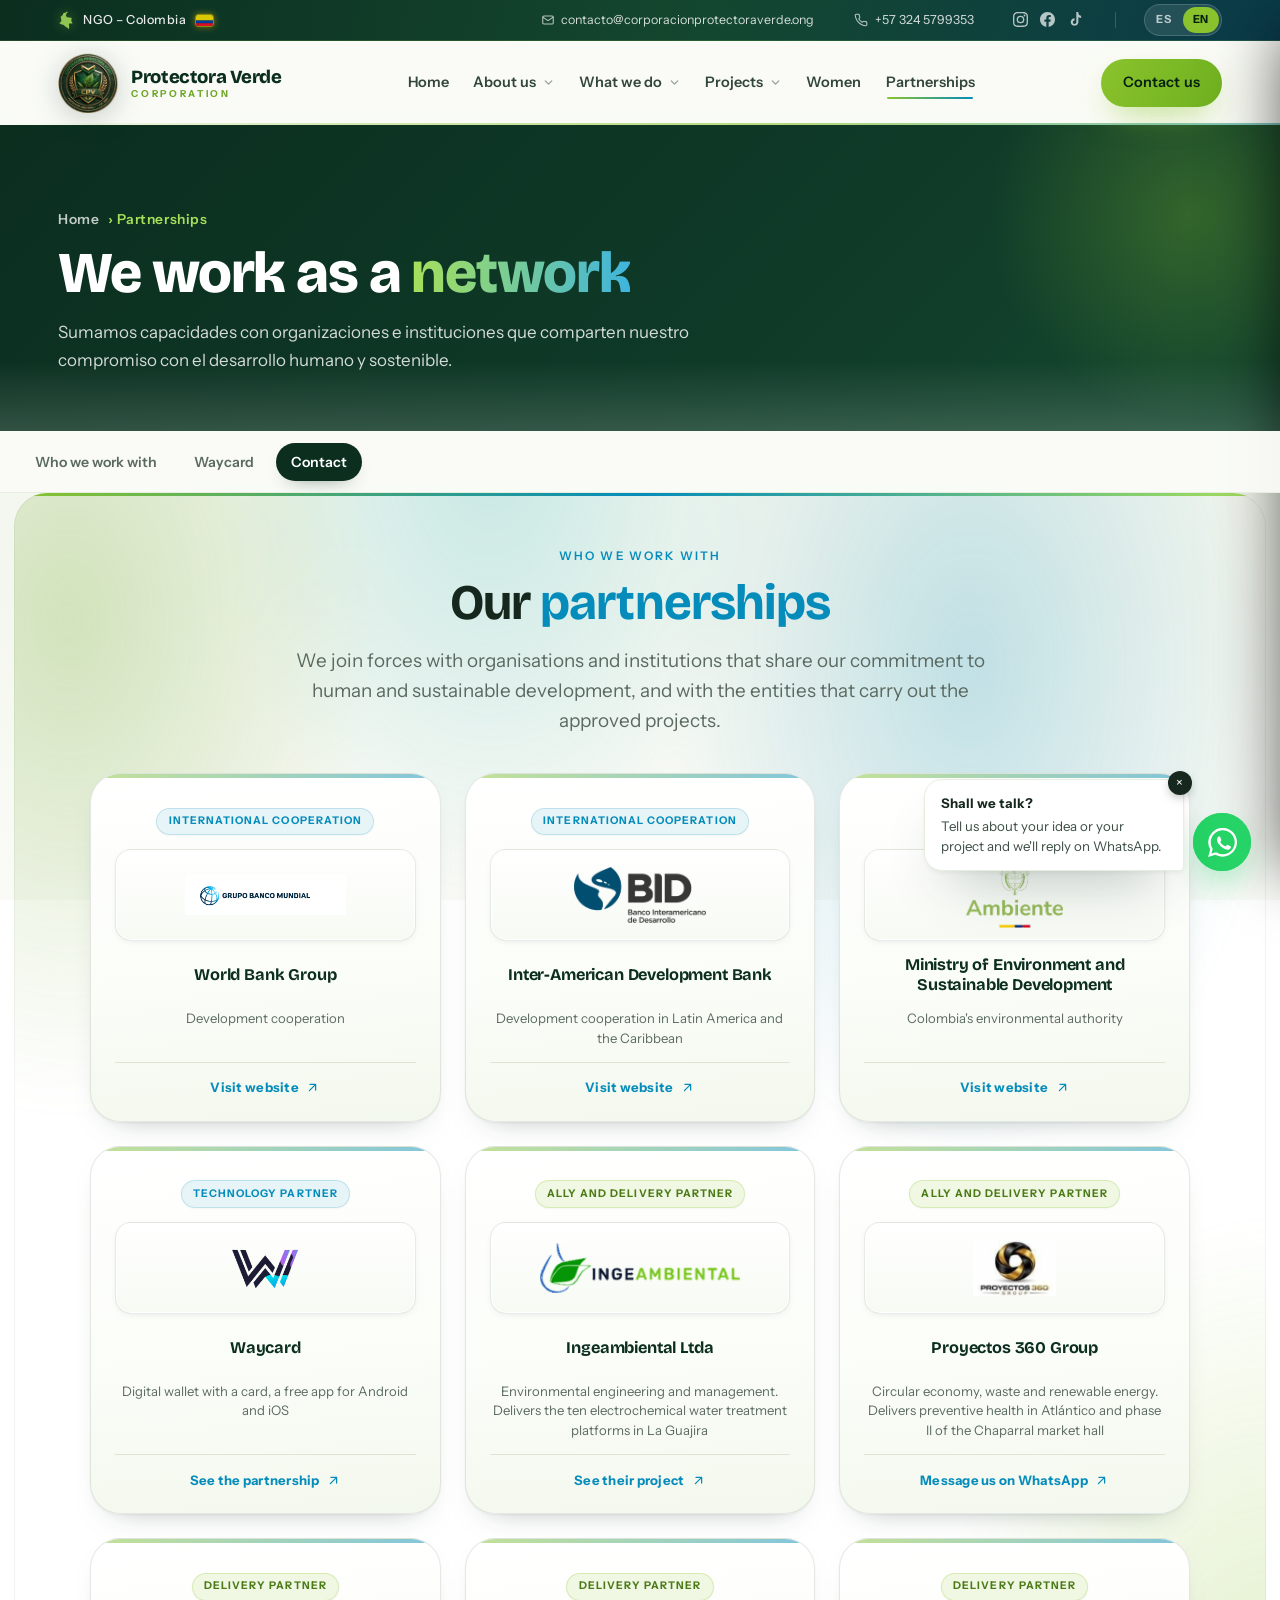
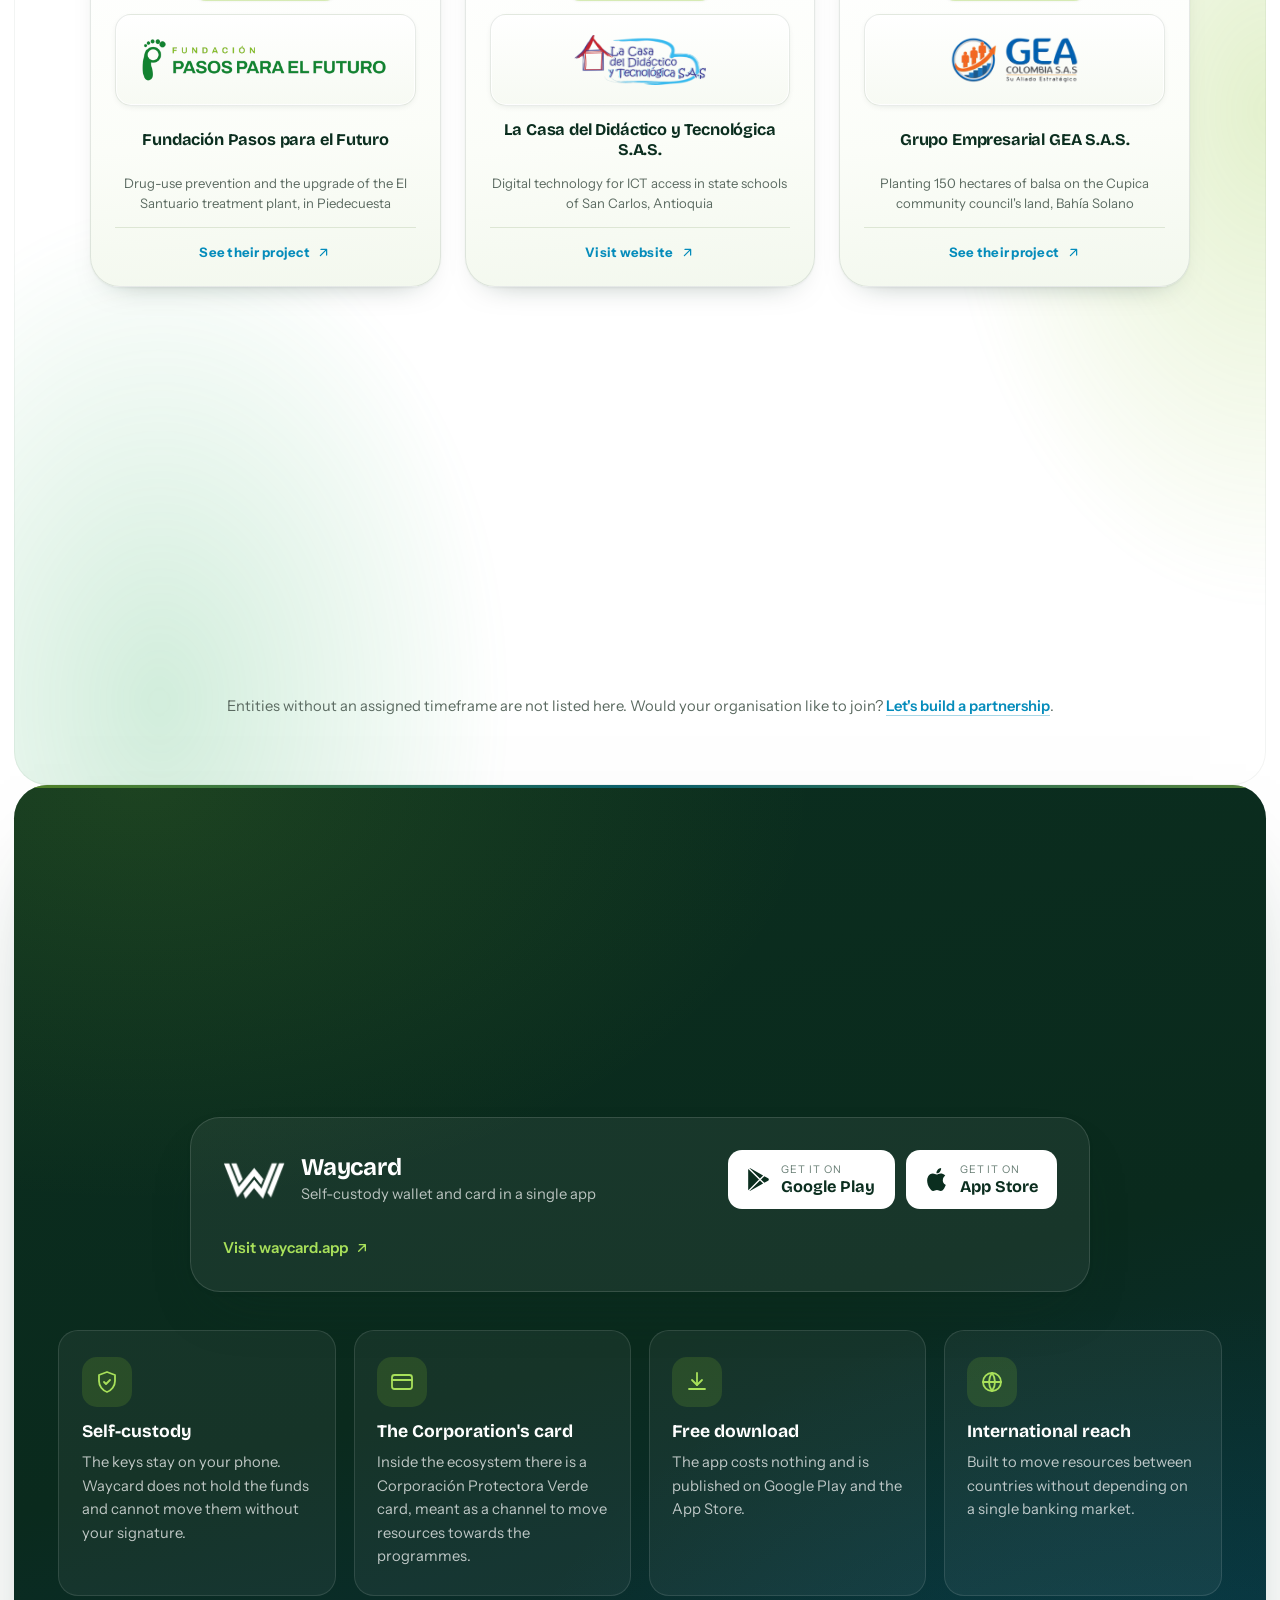
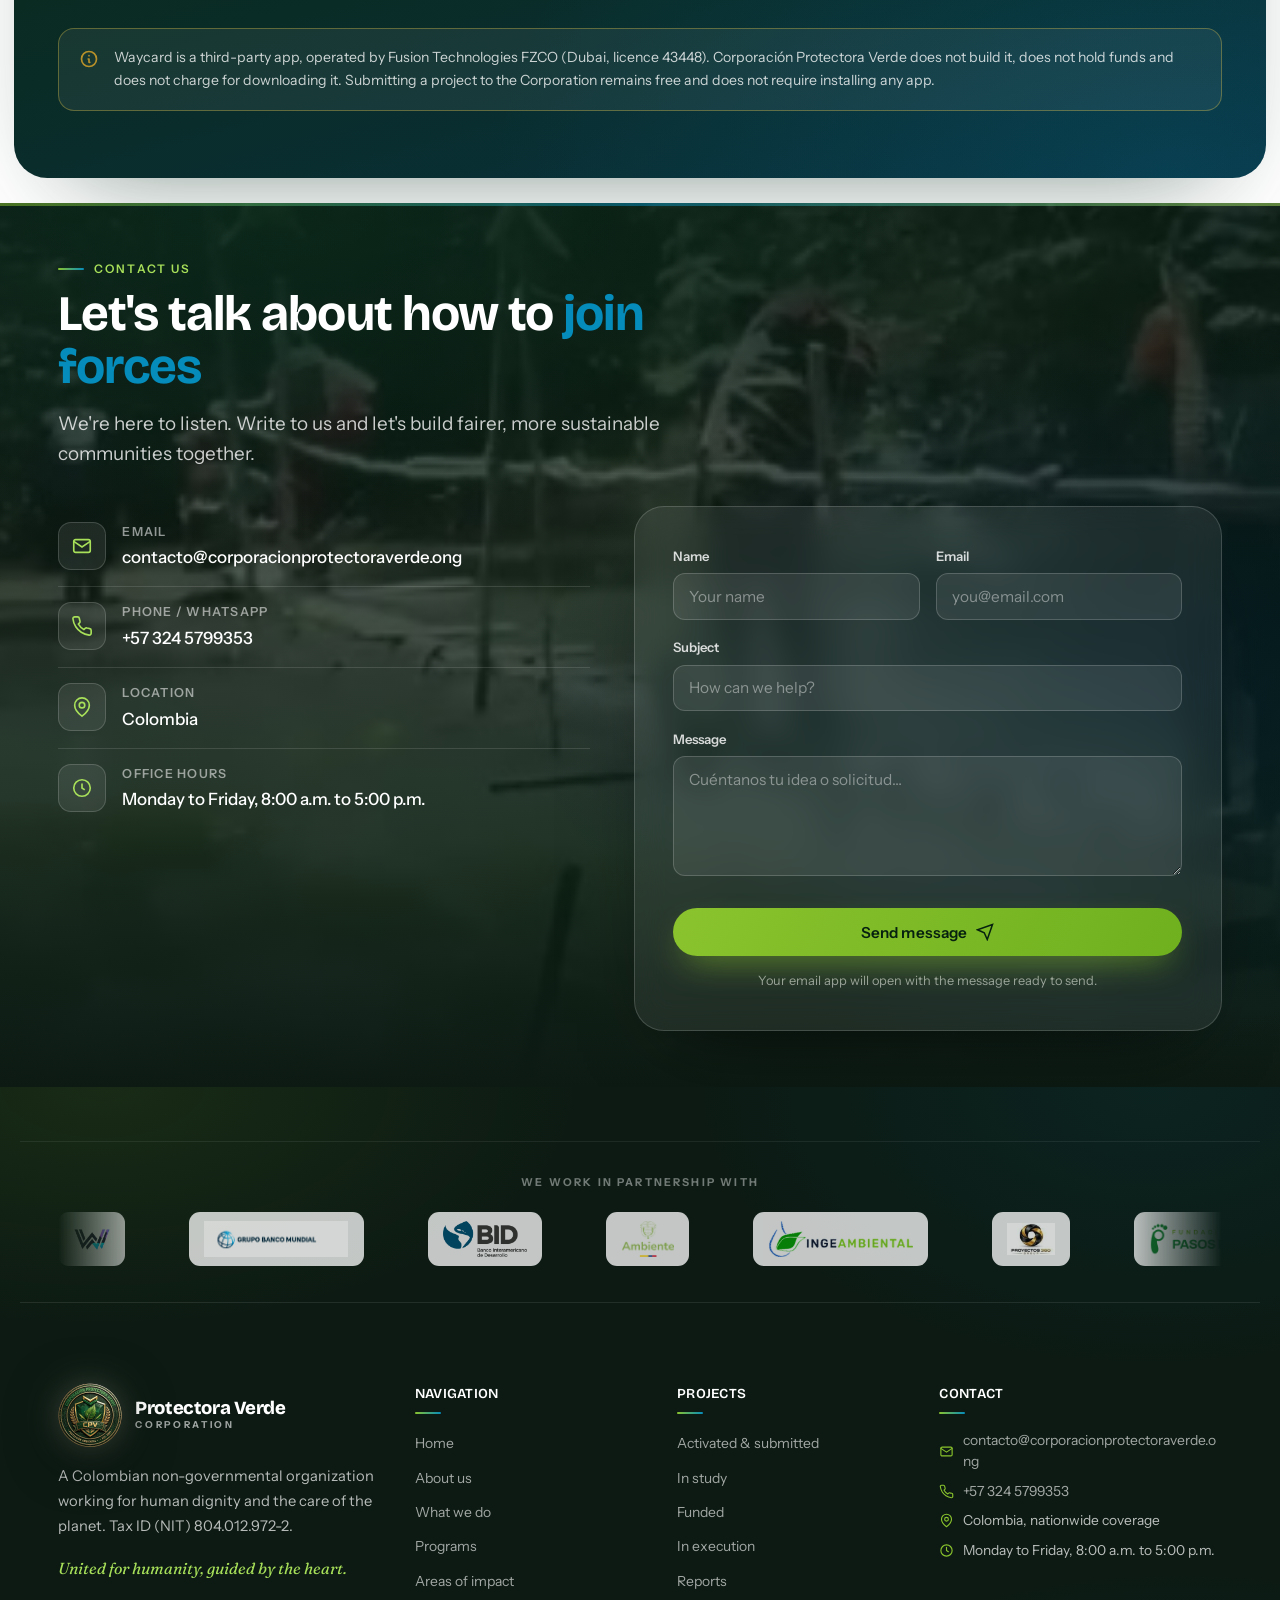
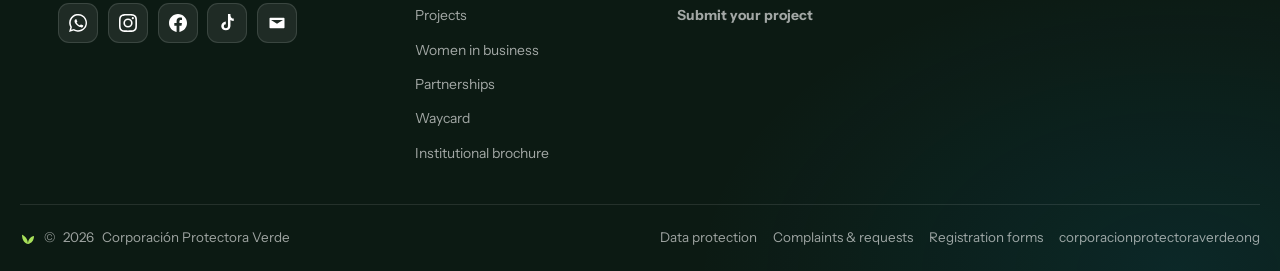
==== commit 73da76cd: "Corregir la aliada: es Pasos para el Futuro, no Pies Descalzos La hoja de ejecutoras traía mal el no" ====
--- a/alianzas.html
+++ b/alianzas.html
@@ -5,7 +5,7 @@
 <meta name="viewport" content="width=device-width, initial-scale=1"/>
 <meta http-equiv="Cache-Control" content="no-cache, must-revalidate"/>
 <title>Alianzas | Corporación Protectora Verde</title>
-<meta name="description" content="Trabajamos en red con el Banco Mundial, el BID, el Ministerio de Ambiente, Pies Descalzos, Ingeambiental y 360 Group, y con Waycard como alianza tecnológica."/>
+<meta name="description" content="Trabajamos en red con el Banco Mundial, el BID, el Ministerio de Ambiente, Pasos para el Futuro, Ingeambiental y 360 Group, y con Waycard como alianza tecnológica."/>
 <meta name="theme-color" content="#0B2E1F"/>
 <link rel="icon" href="img/logo.png?v=1fbf88b2" type="image/png"/>
 <link rel="preconnect" href="https://fonts.googleapis.com"/>
@@ -91,7 +91,7 @@
       <h2 class="h-sec">Nuestras <span class="accent">alianzas</span></h2>
       <p class="lead">Sumamos capacidades con organizaciones e instituciones que comparten nuestro compromiso con el desarrollo humano y sostenible, y con las entidades que llevan a cabo los proyectos aprobados.</p>
     </div>
-    <div class="allies-grid"><a class="ally reveal d1" href="https://www.bancomundial.org/ext/es/home" target="_blank" rel="noopener"><span class="ally-tag">Cooperación internacional</span><div class="ally-logo"><img src="img/asset-dcfaf648dc.png" class="lg-w" alt="Grupo Banco Mundial"/></div><div class="ally-name">Grupo Banco Mundial</div><div class="ally-role">Cooperación para el desarrollo</div><span class="ally-link">Ir al sitio <svg viewBox="0 0 24 24" fill="none" stroke="currentColor" stroke-width="2" stroke-linecap="round" stroke-linejoin="round"><path d="M7 17 17 7M8 7h9v9"/></svg></span></a><a class="ally reveal d2" href="https://www.iadb.org/es" target="_blank" rel="noopener"><span class="ally-tag">Cooperación internacional</span><div class="ally-logo"><img src="img/asset-aedf7753a2.png" class="lg-bid" alt="Banco Interamericano de Desarrollo"/></div><div class="ally-name">Banco Interamericano de Desarrollo</div><div class="ally-role">Cooperación para el desarrollo en América Latina y el Caribe</div><span class="ally-link">Ir al sitio <svg viewBox="0 0 24 24" fill="none" stroke="currentColor" stroke-width="2" stroke-linecap="round" stroke-linejoin="round"><path d="M7 17 17 7M8 7h9v9"/></svg></span></a><a class="ally reveal d3" href="https://www.minambiente.gov.co" target="_blank" rel="noopener"><span class="ally-tag">Institucional</span><div class="ally-logo"><img src="img/minambiente.png" class="lg-t" alt="Ministerio de Ambiente y Desarrollo Sostenible"/></div><div class="ally-name">Ministerio de Ambiente y Desarrollo Sostenible</div><div class="ally-role">Institucionalidad ambiental de Colombia</div><span class="ally-link">Ir al sitio <svg viewBox="0 0 24 24" fill="none" stroke="currentColor" stroke-width="2" stroke-linecap="round" stroke-linejoin="round"><path d="M7 17 17 7M8 7h9v9"/></svg></span></a><a class="ally reveal d4" href="https://waycard.app/" target="_blank" rel="noopener"><span class="ally-tag">Alianza tecnológica</span><div class="ally-logo"><img src="img/waycard.png" class="lg-s" alt="Waycard"/></div><div class="ally-name">Waycard</div><div class="ally-role">Billetera digital con tarjeta, aplicación gratuita para Android y iOS</div><span class="ally-link">Ver la alianza <svg viewBox="0 0 24 24" fill="none" stroke="currentColor" stroke-width="2" stroke-linecap="round" stroke-linejoin="round"><path d="M7 17 17 7M8 7h9v9"/></svg></span></a><a class="ally reveal d5" href="proyectos.html#aprobados"><span class="ally-tag es-ejec">Aliada y ejecutora</span><div class="ally-logo"><img src="img/asset-ddf801b5d7.png" class="lg-m" alt="Ingeambiental Ltda"/></div><div class="ally-name">Ingeambiental Ltda</div><div class="ally-role">Ingeniería y gestión ambiental. Ejecuta las diez plataformas electroquímicas para potabilizar agua en La Guajira</div><span class="ally-link">Ver su proyecto <svg viewBox="0 0 24 24" fill="none" stroke="currentColor" stroke-width="2" stroke-linecap="round" stroke-linejoin="round"><path d="M7 17 17 7M8 7h9v9"/></svg></span></a><a class="ally reveal d5" href="https://wa.me/573245799353?text=Hola%2C%20quiero%20informaci%C3%B3n%20sobre%20la%20alianza%20con%20Proyectos%20360%20Group" target="_blank" rel="noopener"><span class="ally-tag es-ejec">Aliada y ejecutora</span><div class="ally-logo"><img src="img/proyectos-360.png" class="lg-bid" alt="Proyectos 360 Group"/></div><div class="ally-name">Proyectos 360 Group</div><div class="ally-role">Economía circular, residuos y energía renovable. Ejecuta la salud preventiva en el Atlántico y la fase II de la plaza de mercado de Chaparral</div><span class="ally-link">Escríbenos por WhatsApp <svg viewBox="0 0 24 24" fill="none" stroke="currentColor" stroke-width="2" stroke-linecap="round" stroke-linejoin="round"><path d="M7 17 17 7M8 7h9v9"/></svg></span></a><a class="ally reveal d5" href="https://fundacionpiesdescalzos.com" target="_blank" rel="noopener"><span class="ally-tag es-ejec">Ejecutora</span><div class="ally-logo"><img src="img/pies-descalzos.png" class="lg-t" alt="Fundación Pies Descalzos"/></div><div class="ally-name">Fundación Pies Descalzos</div><div class="ally-role">Prevención del consumo de sustancias psicoactivas y optimización de la planta de tratamiento El Santuario, en Piedecuesta</div><span class="ally-link">Ir al sitio <svg viewBox="0 0 24 24" fill="none" stroke="currentColor" stroke-width="2" stroke-linecap="round" stroke-linejoin="round"><path d="M7 17 17 7M8 7h9v9"/></svg></span></a><a class="ally reveal d5" href="https://www.lacasadeldidactico.com" target="_blank" rel="noopener"><span class="ally-tag es-ejec">Ejecutora</span><div class="ally-logo"><img src="img/casa-didactico.png" class="lg-m" alt="La Casa del Didáctico y Tecnológica S.A.S."/></div><div class="ally-name">La Casa del Didáctico y Tecnológica S.A.S.</div><div class="ally-role">Tecnologías digitales para el acceso a las TIC en instituciones educativas públicas de San Carlos, Antioquia</div><span class="ally-link">Ir al sitio <svg viewBox="0 0 24 24" fill="none" stroke="currentColor" stroke-width="2" stroke-linecap="round" stroke-linejoin="round"><path d="M7 17 17 7M8 7h9v9"/></svg></span></a><a class="ally reveal d5" href="proyectos.html#aprobados"><span class="ally-tag es-ejec">Ejecutora</span><div class="ally-logo"><img src="img/gea.png" class="lg-m" alt="Grupo Empresarial GEA S.A.S."/></div><div class="ally-name">Grupo Empresarial GEA S.A.S.</div><div class="ally-role">Establecimiento forestal de 150 hectáreas de balso en predios del consejo comunitario de Cupica, Bahía Solano</div><span class="ally-link">Ver su proyecto <svg viewBox="0 0 24 24" fill="none" stroke="currentColor" stroke-width="2" stroke-linecap="round" stroke-linejoin="round"><path d="M7 17 17 7M8 7h9v9"/></svg></span></a><a class="ally reveal d5" href="proyectos.html#aprobados"><span class="ally-tag es-ejec">Ejecutora</span><div class="ally-logo"><img src="img/funcredes.png" class="lg-m" alt="Fundación Funcredes"/></div><div class="ally-name">Fundación Funcredes</div><div class="ally-role">Prevención y protección frente al consumo de sustancias psicoactivas en Santiago de Tolú, Sucre</div><span class="ally-link">Ver su proyecto <svg viewBox="0 0 24 24" fill="none" stroke="currentColor" stroke-width="2" stroke-linecap="round" stroke-linejoin="round"><path d="M7 17 17 7M8 7h9v9"/></svg></span></a></div>
+    <div class="allies-grid"><a class="ally reveal d1" href="https://www.bancomundial.org/ext/es/home" target="_blank" rel="noopener"><span class="ally-tag">Cooperación internacional</span><div class="ally-logo"><img src="img/asset-dcfaf648dc.png" class="lg-w" alt="Grupo Banco Mundial"/></div><div class="ally-name">Grupo Banco Mundial</div><div class="ally-role">Cooperación para el desarrollo</div><span class="ally-link">Ir al sitio <svg viewBox="0 0 24 24" fill="none" stroke="currentColor" stroke-width="2" stroke-linecap="round" stroke-linejoin="round"><path d="M7 17 17 7M8 7h9v9"/></svg></span></a><a class="ally reveal d2" href="https://www.iadb.org/es" target="_blank" rel="noopener"><span class="ally-tag">Cooperación internacional</span><div class="ally-logo"><img src="img/asset-aedf7753a2.png" class="lg-bid" alt="Banco Interamericano de Desarrollo"/></div><div class="ally-name">Banco Interamericano de Desarrollo</div><div class="ally-role">Cooperación para el desarrollo en América Latina y el Caribe</div><span class="ally-link">Ir al sitio <svg viewBox="0 0 24 24" fill="none" stroke="currentColor" stroke-width="2" stroke-linecap="round" stroke-linejoin="round"><path d="M7 17 17 7M8 7h9v9"/></svg></span></a><a class="ally reveal d3" href="https://www.minambiente.gov.co" target="_blank" rel="noopener"><span class="ally-tag">Institucional</span><div class="ally-logo"><img src="img/minambiente.png" class="lg-t" alt="Ministerio de Ambiente y Desarrollo Sostenible"/></div><div class="ally-name">Ministerio de Ambiente y Desarrollo Sostenible</div><div class="ally-role">Institucionalidad ambiental de Colombia</div><span class="ally-link">Ir al sitio <svg viewBox="0 0 24 24" fill="none" stroke="currentColor" stroke-width="2" stroke-linecap="round" stroke-linejoin="round"><path d="M7 17 17 7M8 7h9v9"/></svg></span></a><a class="ally reveal d4" href="https://waycard.app/" target="_blank" rel="noopener"><span class="ally-tag">Alianza tecnológica</span><div class="ally-logo"><img src="img/waycard.png" class="lg-s" alt="Waycard"/></div><div class="ally-name">Waycard</div><div class="ally-role">Billetera digital con tarjeta, aplicación gratuita para Android y iOS</div><span class="ally-link">Ver la alianza <svg viewBox="0 0 24 24" fill="none" stroke="currentColor" stroke-width="2" stroke-linecap="round" stroke-linejoin="round"><path d="M7 17 17 7M8 7h9v9"/></svg></span></a><a class="ally reveal d5" href="proyectos.html#aprobados"><span class="ally-tag es-ejec">Aliada y ejecutora</span><div class="ally-logo"><img src="img/asset-ddf801b5d7.png" class="lg-m" alt="Ingeambiental Ltda"/></div><div class="ally-name">Ingeambiental Ltda</div><div class="ally-role">Ingeniería y gestión ambiental. Ejecuta las diez plataformas electroquímicas para potabilizar agua en La Guajira</div><span class="ally-link">Ver su proyecto <svg viewBox="0 0 24 24" fill="none" stroke="currentColor" stroke-width="2" stroke-linecap="round" stroke-linejoin="round"><path d="M7 17 17 7M8 7h9v9"/></svg></span></a><a class="ally reveal d5" href="https://wa.me/573245799353?text=Hola%2C%20quiero%20informaci%C3%B3n%20sobre%20la%20alianza%20con%20Proyectos%20360%20Group" target="_blank" rel="noopener"><span class="ally-tag es-ejec">Aliada y ejecutora</span><div class="ally-logo"><img src="img/proyectos-360.png" class="lg-bid" alt="Proyectos 360 Group"/></div><div class="ally-name">Proyectos 360 Group</div><div class="ally-role">Economía circular, residuos y energía renovable. Ejecuta la salud preventiva en el Atlántico y la fase II de la plaza de mercado de Chaparral</div><span class="ally-link">Escríbenos por WhatsApp <svg viewBox="0 0 24 24" fill="none" stroke="currentColor" stroke-width="2" stroke-linecap="round" stroke-linejoin="round"><path d="M7 17 17 7M8 7h9v9"/></svg></span></a><a class="ally reveal d5" href="proyectos.html#aprobados"><span class="ally-tag es-ejec">Ejecutora</span><div class="ally-logo"><img src="img/pasos-futuro.png" class="lg-m" alt="Fundación Pasos para el Futuro"/></div><div class="ally-name">Fundación Pasos para el Futuro</div><div class="ally-role">Prevención del consumo de sustancias psicoactivas y optimización de la planta de tratamiento El Santuario, en Piedecuesta</div><span class="ally-link">Ver su proyecto <svg viewBox="0 0 24 24" fill="none" stroke="currentColor" stroke-width="2" stroke-linecap="round" stroke-linejoin="round"><path d="M7 17 17 7M8 7h9v9"/></svg></span></a><a class="ally reveal d5" href="https://www.lacasadeldidactico.com" target="_blank" rel="noopener"><span class="ally-tag es-ejec">Ejecutora</span><div class="ally-logo"><img src="img/casa-didactico.png" class="lg-m" alt="La Casa del Didáctico y Tecnológica S.A.S."/></div><div class="ally-name">La Casa del Didáctico y Tecnológica S.A.S.</div><div class="ally-role">Tecnologías digitales para el acceso a las TIC en instituciones educativas públicas de San Carlos, Antioquia</div><span class="ally-link">Ir al sitio <svg viewBox="0 0 24 24" fill="none" stroke="currentColor" stroke-width="2" stroke-linecap="round" stroke-linejoin="round"><path d="M7 17 17 7M8 7h9v9"/></svg></span></a><a class="ally reveal d5" href="proyectos.html#aprobados"><span class="ally-tag es-ejec">Ejecutora</span><div class="ally-logo"><img src="img/gea.png" class="lg-m" alt="Grupo Empresarial GEA S.A.S."/></div><div class="ally-name">Grupo Empresarial GEA S.A.S.</div><div class="ally-role">Establecimiento forestal de 150 hectáreas de balso en predios del consejo comunitario de Cupica, Bahía Solano</div><span class="ally-link">Ver su proyecto <svg viewBox="0 0 24 24" fill="none" stroke="currentColor" stroke-width="2" stroke-linecap="round" stroke-linejoin="round"><path d="M7 17 17 7M8 7h9v9"/></svg></span></a><a class="ally reveal d5" href="proyectos.html#aprobados"><span class="ally-tag es-ejec">Ejecutora</span><div class="ally-logo"><img src="img/funcredes.png" class="lg-m" alt="Fundación Funcredes"/></div><div class="ally-name">Fundación Funcredes</div><div class="ally-role">Prevención y protección frente al consumo de sustancias psicoactivas en Santiago de Tolú, Sucre</div><span class="ally-link">Ver su proyecto <svg viewBox="0 0 24 24" fill="none" stroke="currentColor" stroke-width="2" stroke-linecap="round" stroke-linejoin="round"><path d="M7 17 17 7M8 7h9v9"/></svg></span></a></div>
     <p class="allies-note">Las entidades a las que todavía no se les ha asignado plazo no aparecen aquí. ¿Tu organización quiere sumar? <a href="#contacto">Construyamos una alianza</a>.</p>
   </div>
 </section>
@@ -169,7 +169,7 @@
 <footer class="footer">
   <div class="wrap f-aliados">
     <p>Trabajamos en red con</p>
-    <div class="marquee "><div class="marquee-pista"><a href="https://waycard.app/" target="_blank" rel="noopener"><img src="img/waycard.png" alt="Waycard" loading="lazy"/></a><a href="https://www.bancomundial.org/ext/es/home" target="_blank" rel="noopener"><img src="img/asset-dcfaf648dc.png" alt="Grupo Banco Mundial" loading="lazy"/></a><a href="https://www.iadb.org/es" target="_blank" rel="noopener"><img src="img/asset-aedf7753a2.png" alt="Banco Interamericano de Desarrollo" loading="lazy"/></a><a href="https://www.minambiente.gov.co" target="_blank" rel="noopener"><img src="img/minambiente.png" alt="Ministerio de Ambiente y Desarrollo Sostenible" loading="lazy"/></a><a href="alianzas.html"><img src="img/asset-ddf801b5d7.png" alt="Ingeambiental Ltda" loading="lazy"/></a><a href="alianzas.html"><img src="img/proyectos-360.png" alt="Proyectos 360 Group" loading="lazy"/></a><a href="https://fundacionpiesdescalzos.com" target="_blank" rel="noopener"><img src="img/pies-descalzos.png" alt="Fundación Pies Descalzos" loading="lazy"/></a><a href="https://www.lacasadeldidactico.com" target="_blank" rel="noopener"><img src="img/casa-didactico.png" alt="La Casa del Didáctico y Tecnológica" loading="lazy"/></a><a href="proyectos.html#aprobados"><img src="img/gea.png" alt="Grupo Empresarial GEA" loading="lazy"/></a><a href="proyectos.html#aprobados"><img src="img/funcredes.png" alt="Fundación Funcredes" loading="lazy"/></a><a href="https://waycard.app/" target="_blank" rel="noopener"><img src="img/waycard.png" alt="Waycard" loading="lazy"/></a><a href="https://www.bancomundial.org/ext/es/home" target="_blank" rel="noopener"><img src="img/asset-dcfaf648dc.png" alt="Grupo Banco Mundial" loading="lazy"/></a><a href="https://www.iadb.org/es" target="_blank" rel="noopener"><img src="img/asset-aedf7753a2.png" alt="Banco Interamericano de Desarrollo" loading="lazy"/></a><a href="https://www.minambiente.gov.co" target="_blank" rel="noopener"><img src="img/minambiente.png" alt="Ministerio de Ambiente y Desarrollo Sostenible" loading="lazy"/></a><a href="alianzas.html"><img src="img/asset-ddf801b5d7.png" alt="Ingeambiental Ltda" loading="lazy"/></a><a href="alianzas.html"><img src="img/proyectos-360.png" alt="Proyectos 360 Group" loading="lazy"/></a><a href="https://fundacionpiesdescalzos.com" target="_blank" rel="noopener"><img src="img/pies-descalzos.png" alt="Fundación Pies Descalzos" loading="lazy"/></a><a href="https://www.lacasadeldidactico.com" target="_blank" rel="noopener"><img src="img/casa-didactico.png" alt="La Casa del Didáctico y Tecnológica" loading="lazy"/></a><a href="proyectos.html#aprobados"><img src="img/gea.png" alt="Grupo Empresarial GEA" loading="lazy"/></a><a href="proyectos.html#aprobados"><img src="img/funcredes.png" alt="Fundación Funcredes" loading="lazy"/></a></div></div>
+    <div class="marquee "><div class="marquee-pista"><a href="https://waycard.app/" target="_blank" rel="noopener"><img src="img/waycard.png" alt="Waycard" loading="lazy"/></a><a href="https://www.bancomundial.org/ext/es/home" target="_blank" rel="noopener"><img src="img/asset-dcfaf648dc.png" alt="Grupo Banco Mundial" loading="lazy"/></a><a href="https://www.iadb.org/es" target="_blank" rel="noopener"><img src="img/asset-aedf7753a2.png" alt="Banco Interamericano de Desarrollo" loading="lazy"/></a><a href="https://www.minambiente.gov.co" target="_blank" rel="noopener"><img src="img/minambiente.png" alt="Ministerio de Ambiente y Desarrollo Sostenible" loading="lazy"/></a><a href="alianzas.html"><img src="img/asset-ddf801b5d7.png" alt="Ingeambiental Ltda" loading="lazy"/></a><a href="alianzas.html"><img src="img/proyectos-360.png" alt="Proyectos 360 Group" loading="lazy"/></a><a href="alianzas.html#alianzas"><img src="img/pasos-futuro.png" alt="Fundación Pasos para el Futuro" loading="lazy"/></a><a href="https://www.lacasadeldidactico.com" target="_blank" rel="noopener"><img src="img/casa-didactico.png" alt="La Casa del Didáctico y Tecnológica" loading="lazy"/></a><a href="proyectos.html#aprobados"><img src="img/gea.png" alt="Grupo Empresarial GEA" loading="lazy"/></a><a href="proyectos.html#aprobados"><img src="img/funcredes.png" alt="Fundación Funcredes" loading="lazy"/></a><a href="https://waycard.app/" target="_blank" rel="noopener"><img src="img/waycard.png" alt="Waycard" loading="lazy"/></a><a href="https://www.bancomundial.org/ext/es/home" target="_blank" rel="noopener"><img src="img/asset-dcfaf648dc.png" alt="Grupo Banco Mundial" loading="lazy"/></a><a href="https://www.iadb.org/es" target="_blank" rel="noopener"><img src="img/asset-aedf7753a2.png" alt="Banco Interamericano de Desarrollo" loading="lazy"/></a><a href="https://www.minambiente.gov.co" target="_blank" rel="noopener"><img src="img/minambiente.png" alt="Ministerio de Ambiente y Desarrollo Sostenible" loading="lazy"/></a><a href="alianzas.html"><img src="img/asset-ddf801b5d7.png" alt="Ingeambiental Ltda" loading="lazy"/></a><a href="alianzas.html"><img src="img/proyectos-360.png" alt="Proyectos 360 Group" loading="lazy"/></a><a href="alianzas.html#alianzas"><img src="img/pasos-futuro.png" alt="Fundación Pasos para el Futuro" loading="lazy"/></a><a href="https://www.lacasadeldidactico.com" target="_blank" rel="noopener"><img src="img/casa-didactico.png" alt="La Casa del Didáctico y Tecnológica" loading="lazy"/></a><a href="proyectos.html#aprobados"><img src="img/gea.png" alt="Grupo Empresarial GEA" loading="lazy"/></a><a href="proyectos.html#aprobados"><img src="img/funcredes.png" alt="Fundación Funcredes" loading="lazy"/></a></div></div>
   </div>
   <div class="wrap ftop">
     <div class="fbrand">
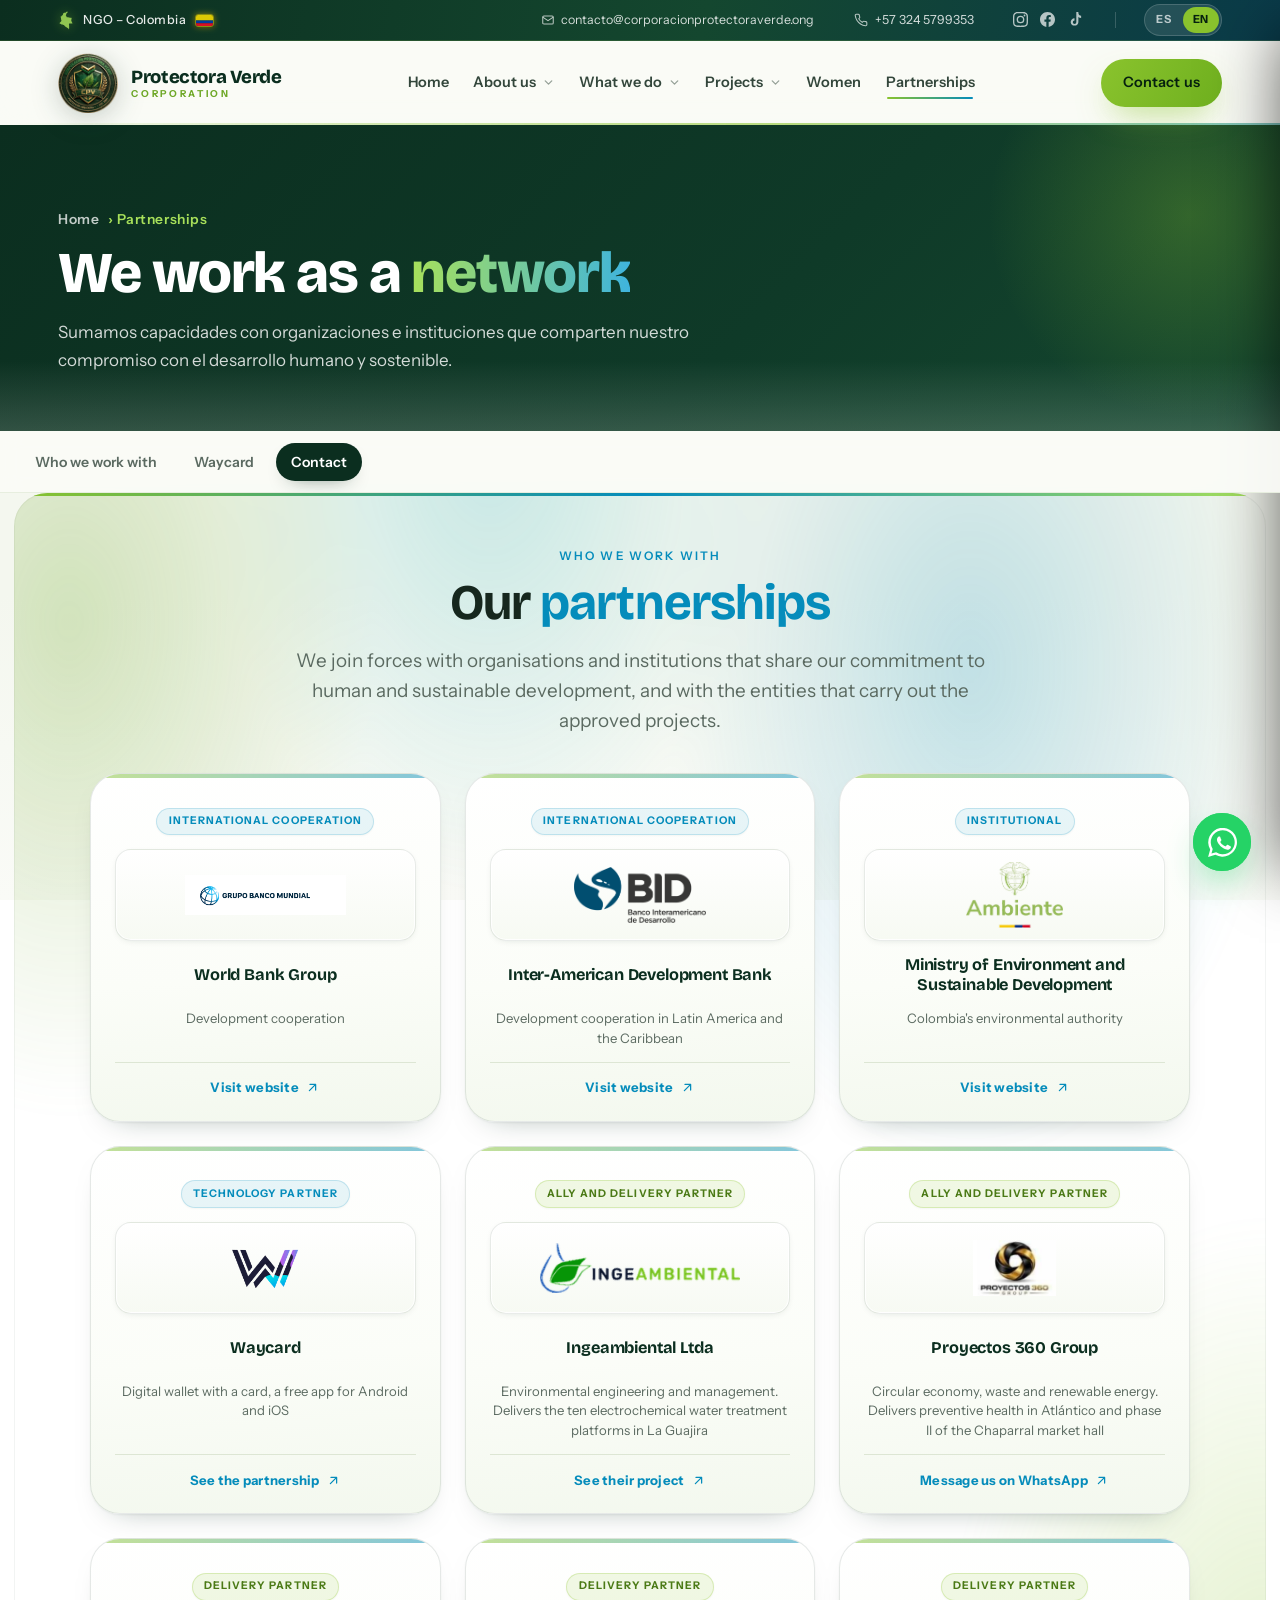
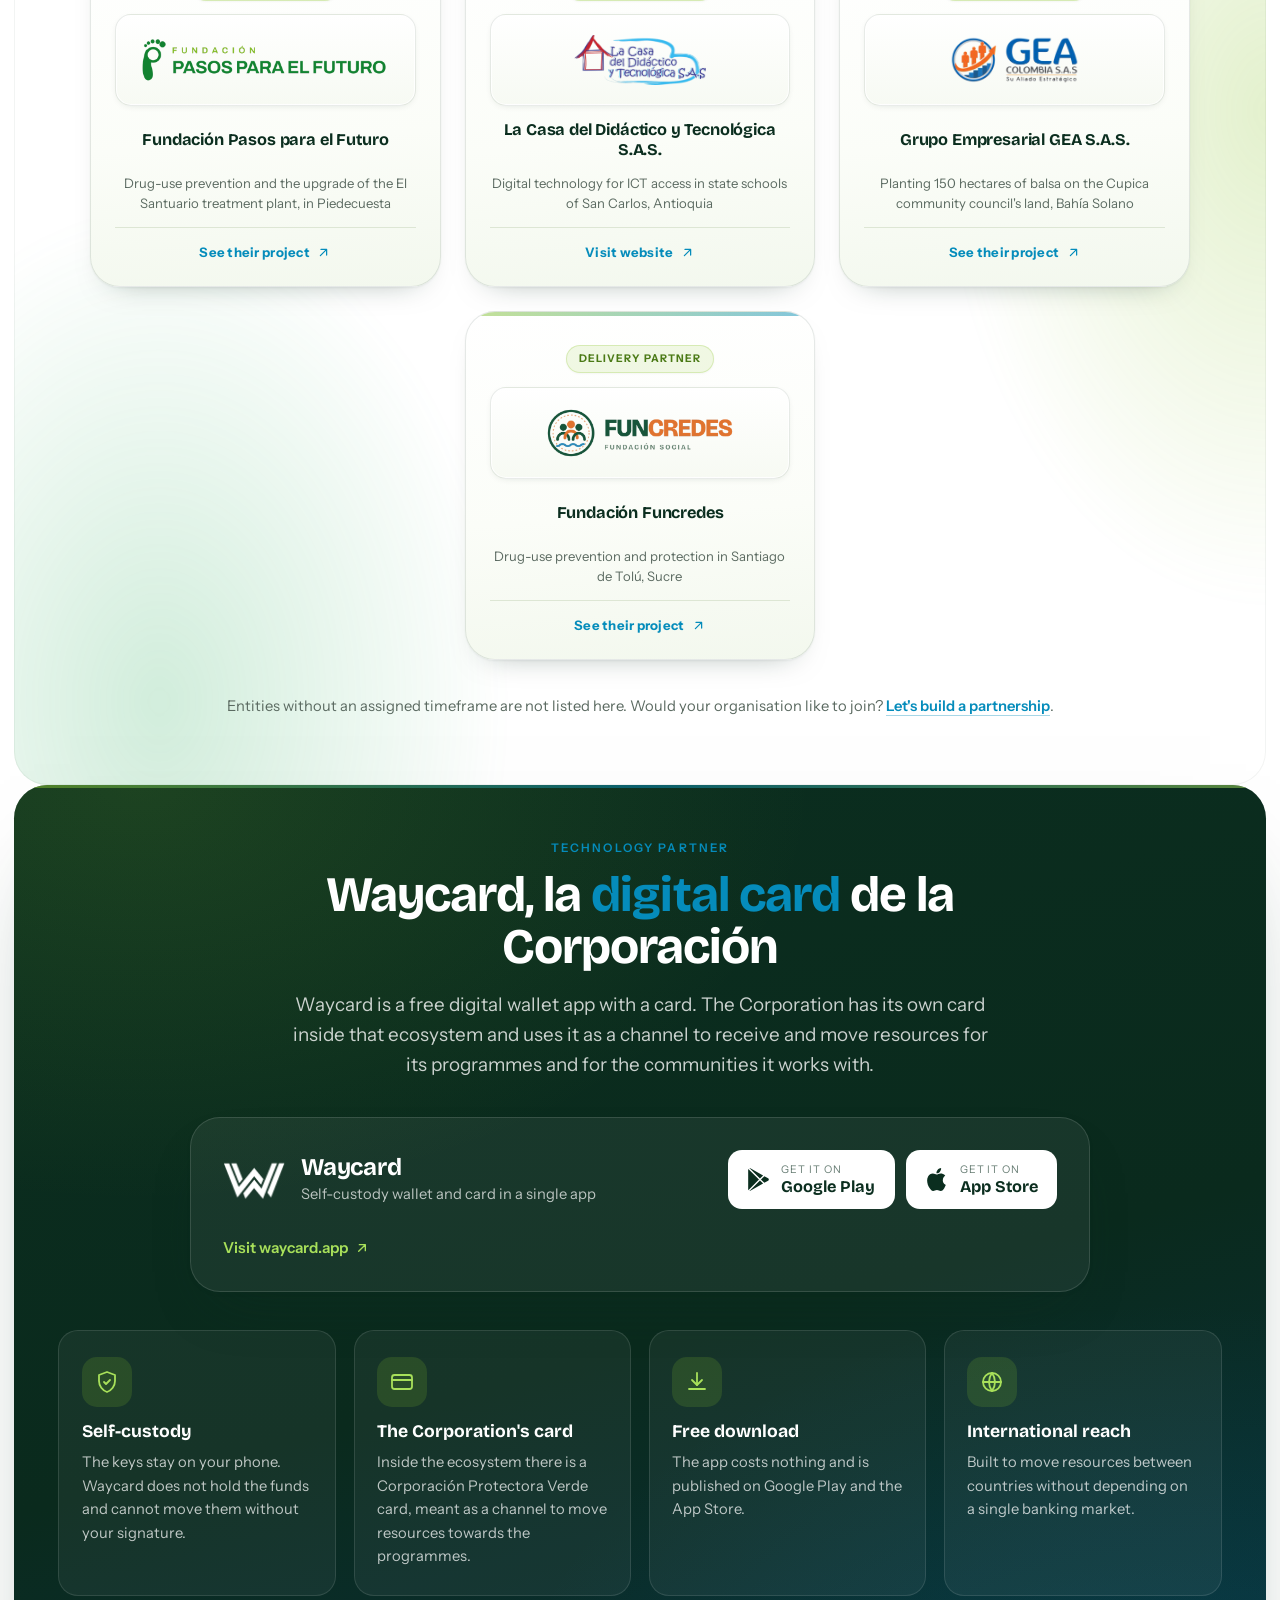
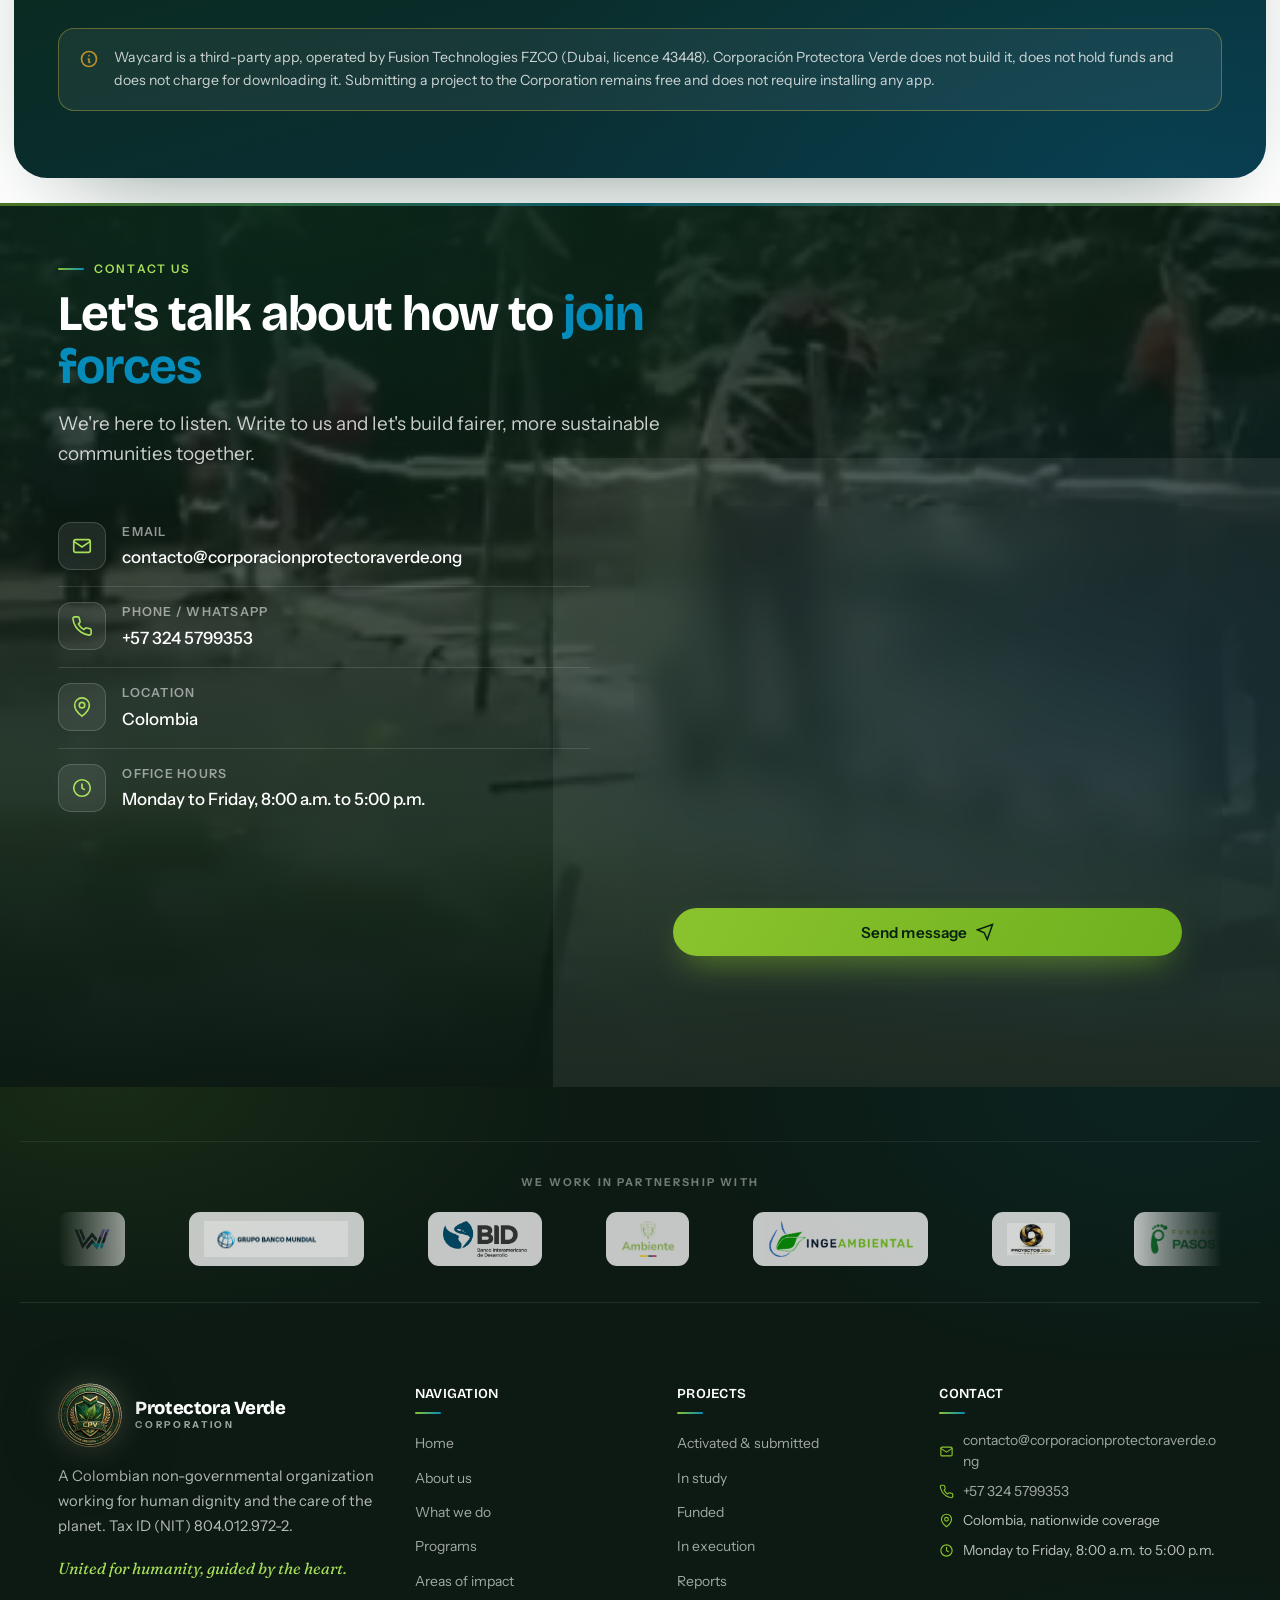
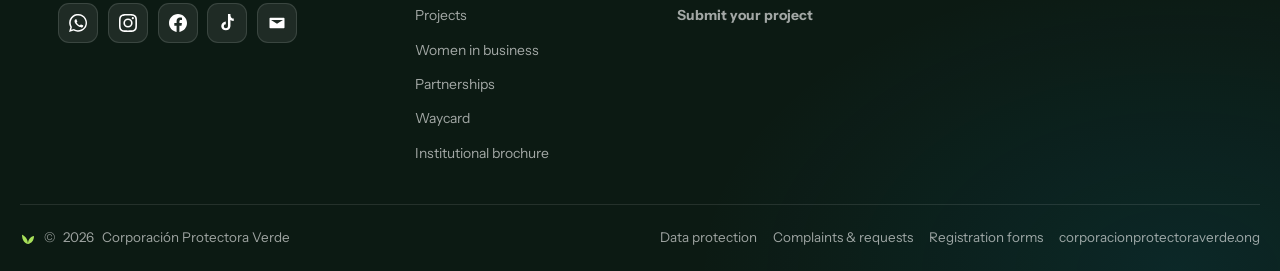
==== commit ca544843: "Vista previa con logo al compartir el enlace El sitio no tenía ninguna etiqueta Open Graph. WhatsApp" ====
--- a/alianzas.html
+++ b/alianzas.html
@@ -7,6 +7,27 @@
 <title>Alianzas | Corporación Protectora Verde</title>
 <meta name="description" content="Trabajamos en red con el Banco Mundial, el BID, el Ministerio de Ambiente, Pasos para el Futuro, Ingeambiental y 360 Group, y con Waycard como alianza tecnológica."/>
 <meta name="theme-color" content="#0B2E1F"/>
+<!-- Vista previa al compartir. La imagen va en JPEG y con URL absoluta:
+     WhatsApp no renderiza WebP ni rutas relativas, y por eso el enlace
+     salía sin logo desde que el emblema pasó a WebP. -->
+<meta property="og:type" content="website"/>
+<meta property="og:site_name" content="Corporación Protectora Verde"/>
+<meta property="og:locale" content="es_CO"/>
+<meta property="og:url" content="https://www.corporacionprotectoraverde.ong/alianzas.html"/>
+<meta property="og:title" content="Alianzas | Corporación Protectora Verde"/>
+<meta property="og:description" content="Trabajamos en red con el Banco Mundial, el BID, el Ministerio de Ambiente, Pasos para el Futuro, Ingeambiental y 360 Group, y con Waycard como alianza tecnológica."/>
+<meta property="og:image" content="https://www.corporacionprotectoraverde.ong/img/og-corpoverde.jpg"/>
+<meta property="og:image:secure_url" content="https://www.corporacionprotectoraverde.ong/img/og-corpoverde.jpg"/>
+<meta property="og:image:type" content="image/jpeg"/>
+<meta property="og:image:width" content="1200"/>
+<meta property="og:image:height" content="630"/>
+<meta property="og:image:alt" content="Emblema de la Corporación Protectora Verde sobre fondo verde, con el lema Unidos por la humanidad, guiados por el corazón"/>
+<meta name="twitter:card" content="summary_large_image"/>
+<meta name="twitter:title" content="Alianzas | Corporación Protectora Verde"/>
+<meta name="twitter:description" content="Trabajamos en red con el Banco Mundial, el BID, el Ministerio de Ambiente, Pasos para el Futuro, Ingeambiental y 360 Group, y con Waycard como alianza tecnológica."/>
+<meta name="twitter:image" content="https://www.corporacionprotectoraverde.ong/img/og-corpoverde.jpg"/>
+<meta name="twitter:image:alt" content="Emblema de la Corporación Protectora Verde sobre fondo verde, con el lema Unidos por la humanidad, guiados por el corazón"/>
+<link rel="canonical" href="https://www.corporacionprotectoraverde.ong/alianzas.html"/>
 <link rel="icon" href="img/logo.png?v=1fbf88b2" type="image/png"/>
 <link rel="preconnect" href="https://fonts.googleapis.com"/>
 <link rel="preconnect" href="https://fonts.gstatic.com" crossorigin/>
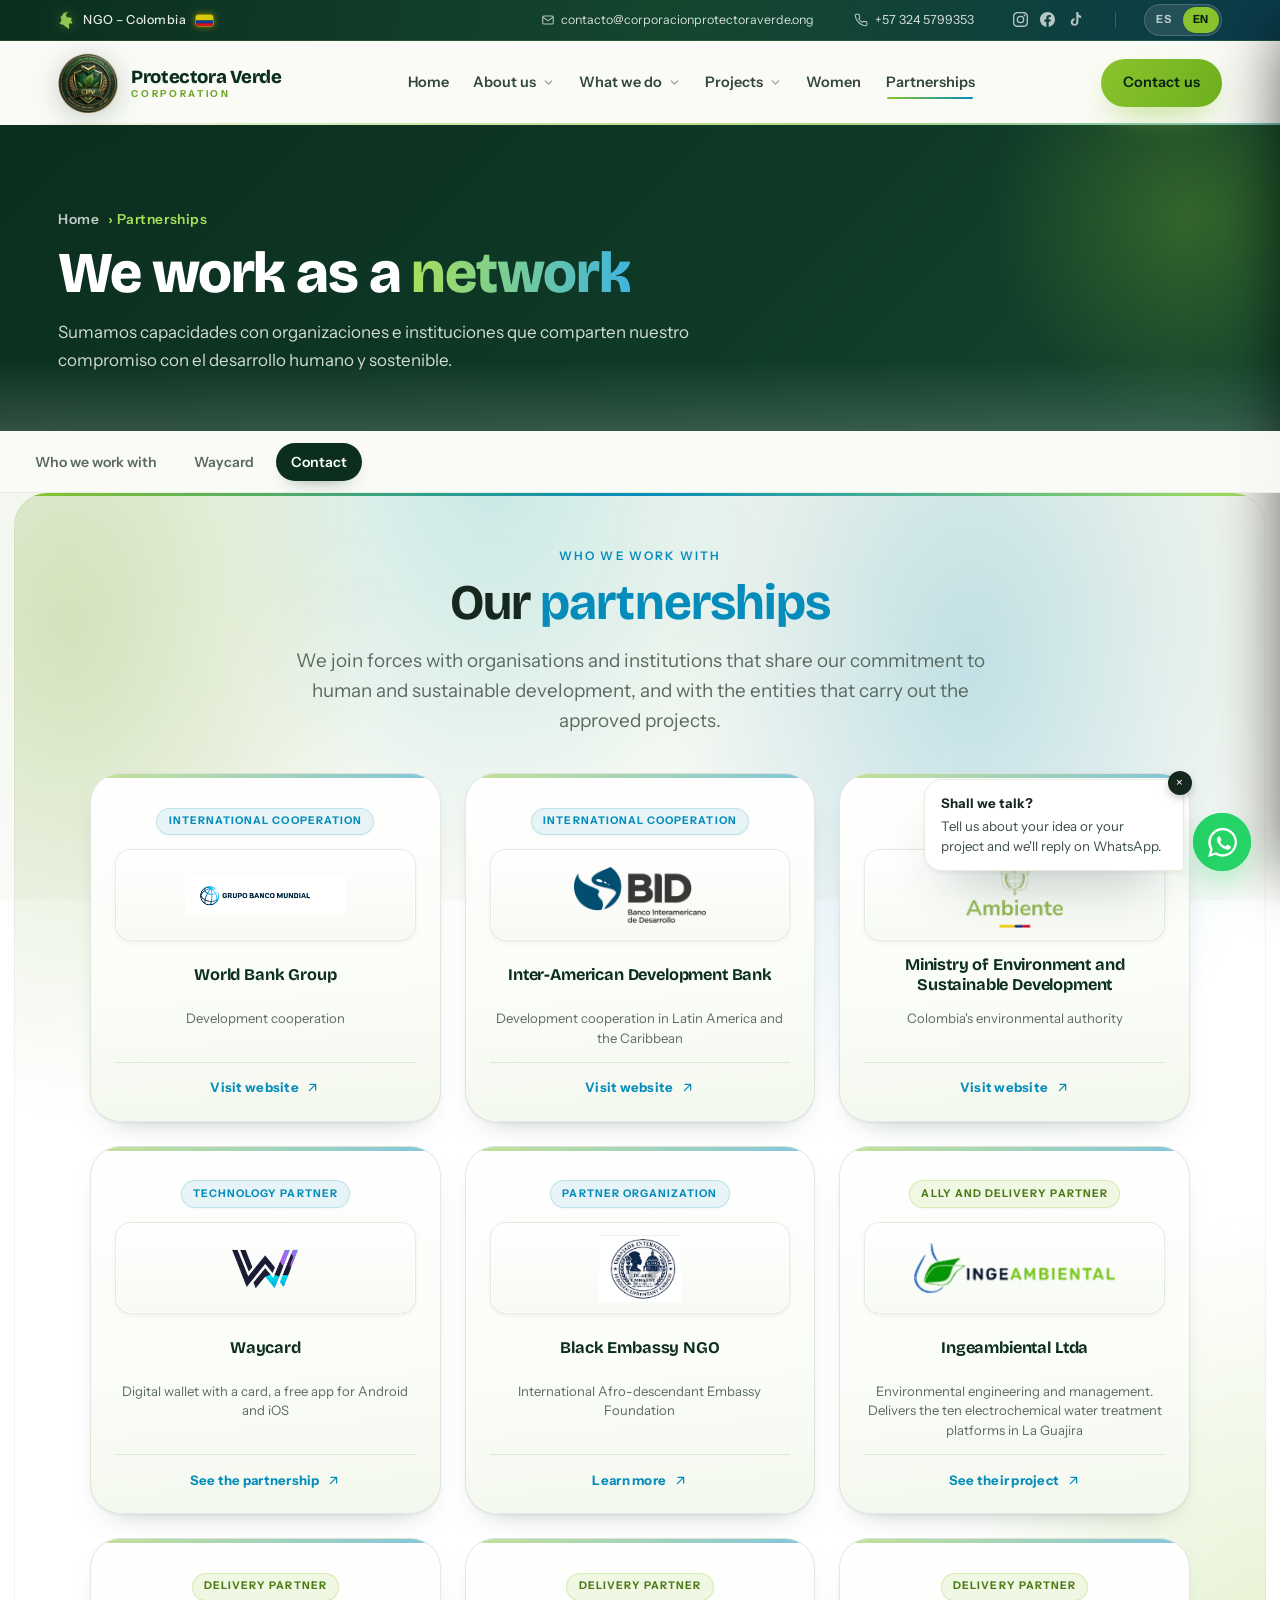
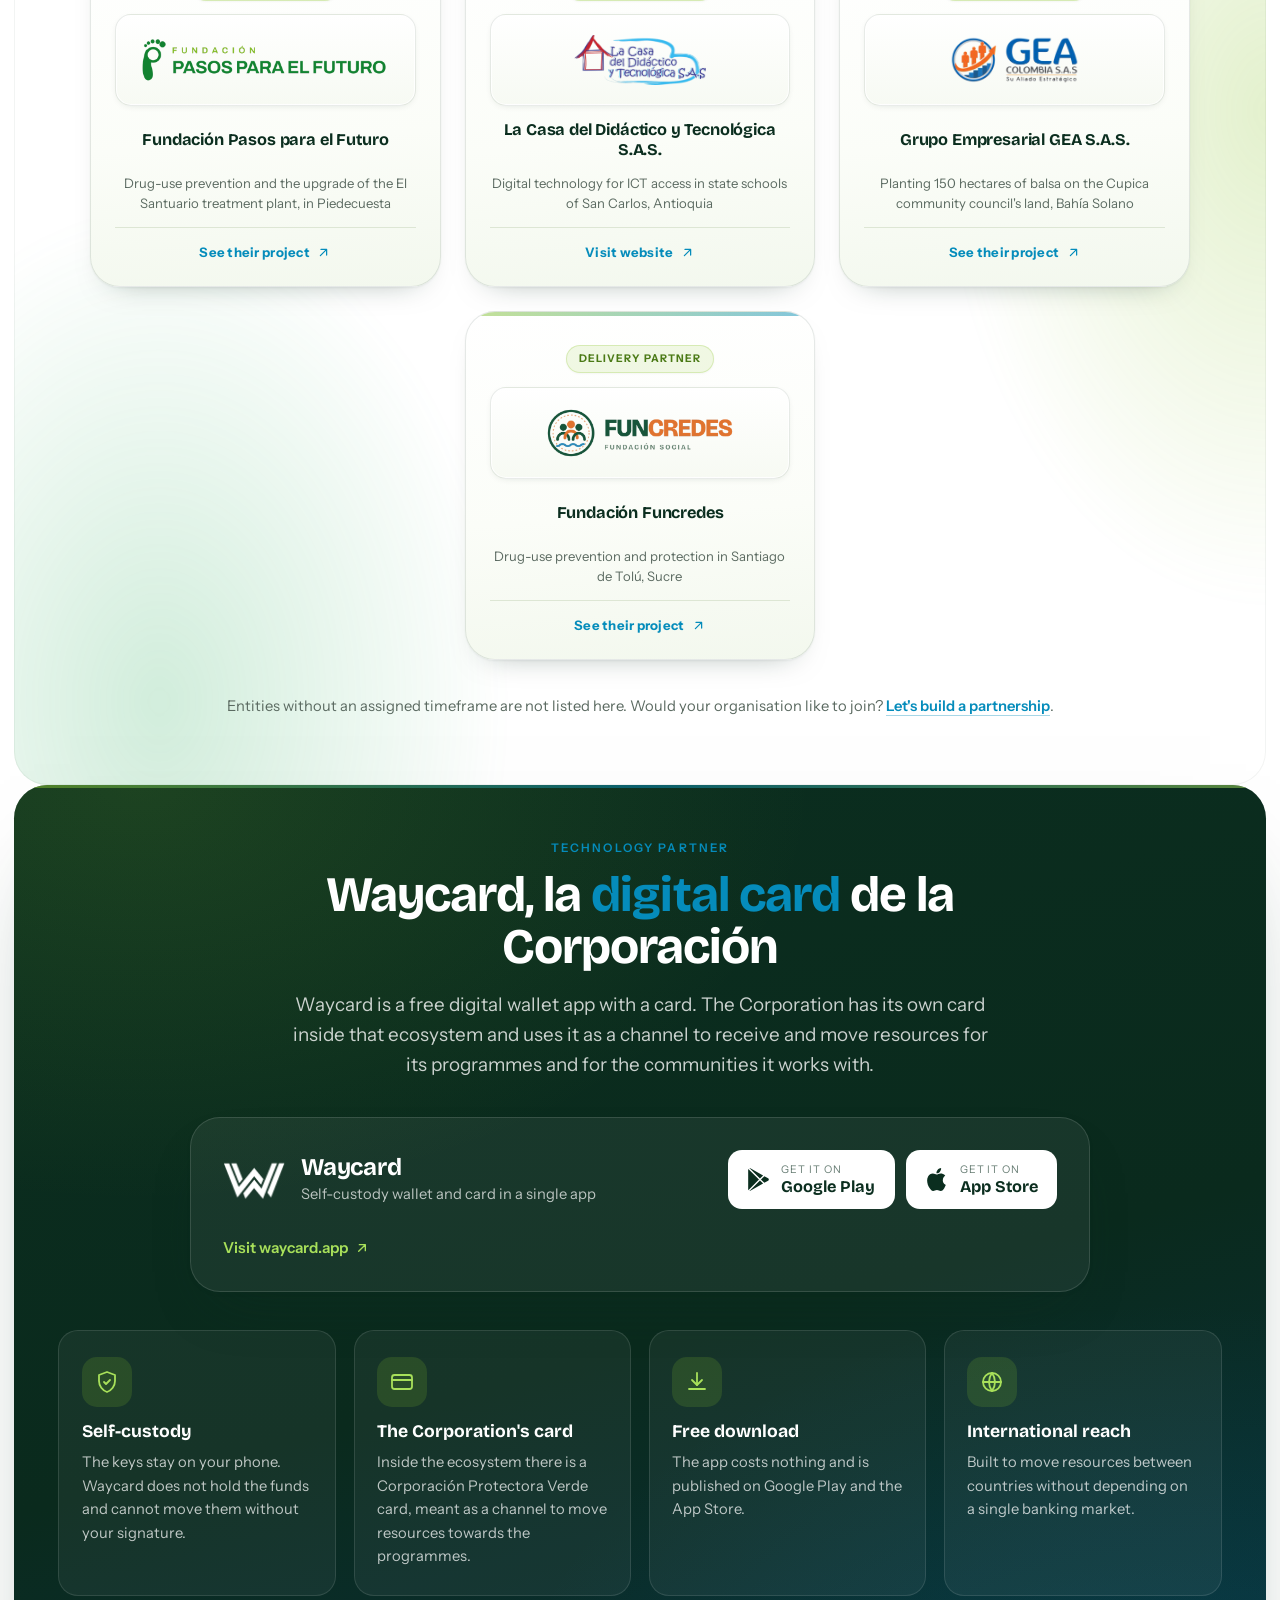
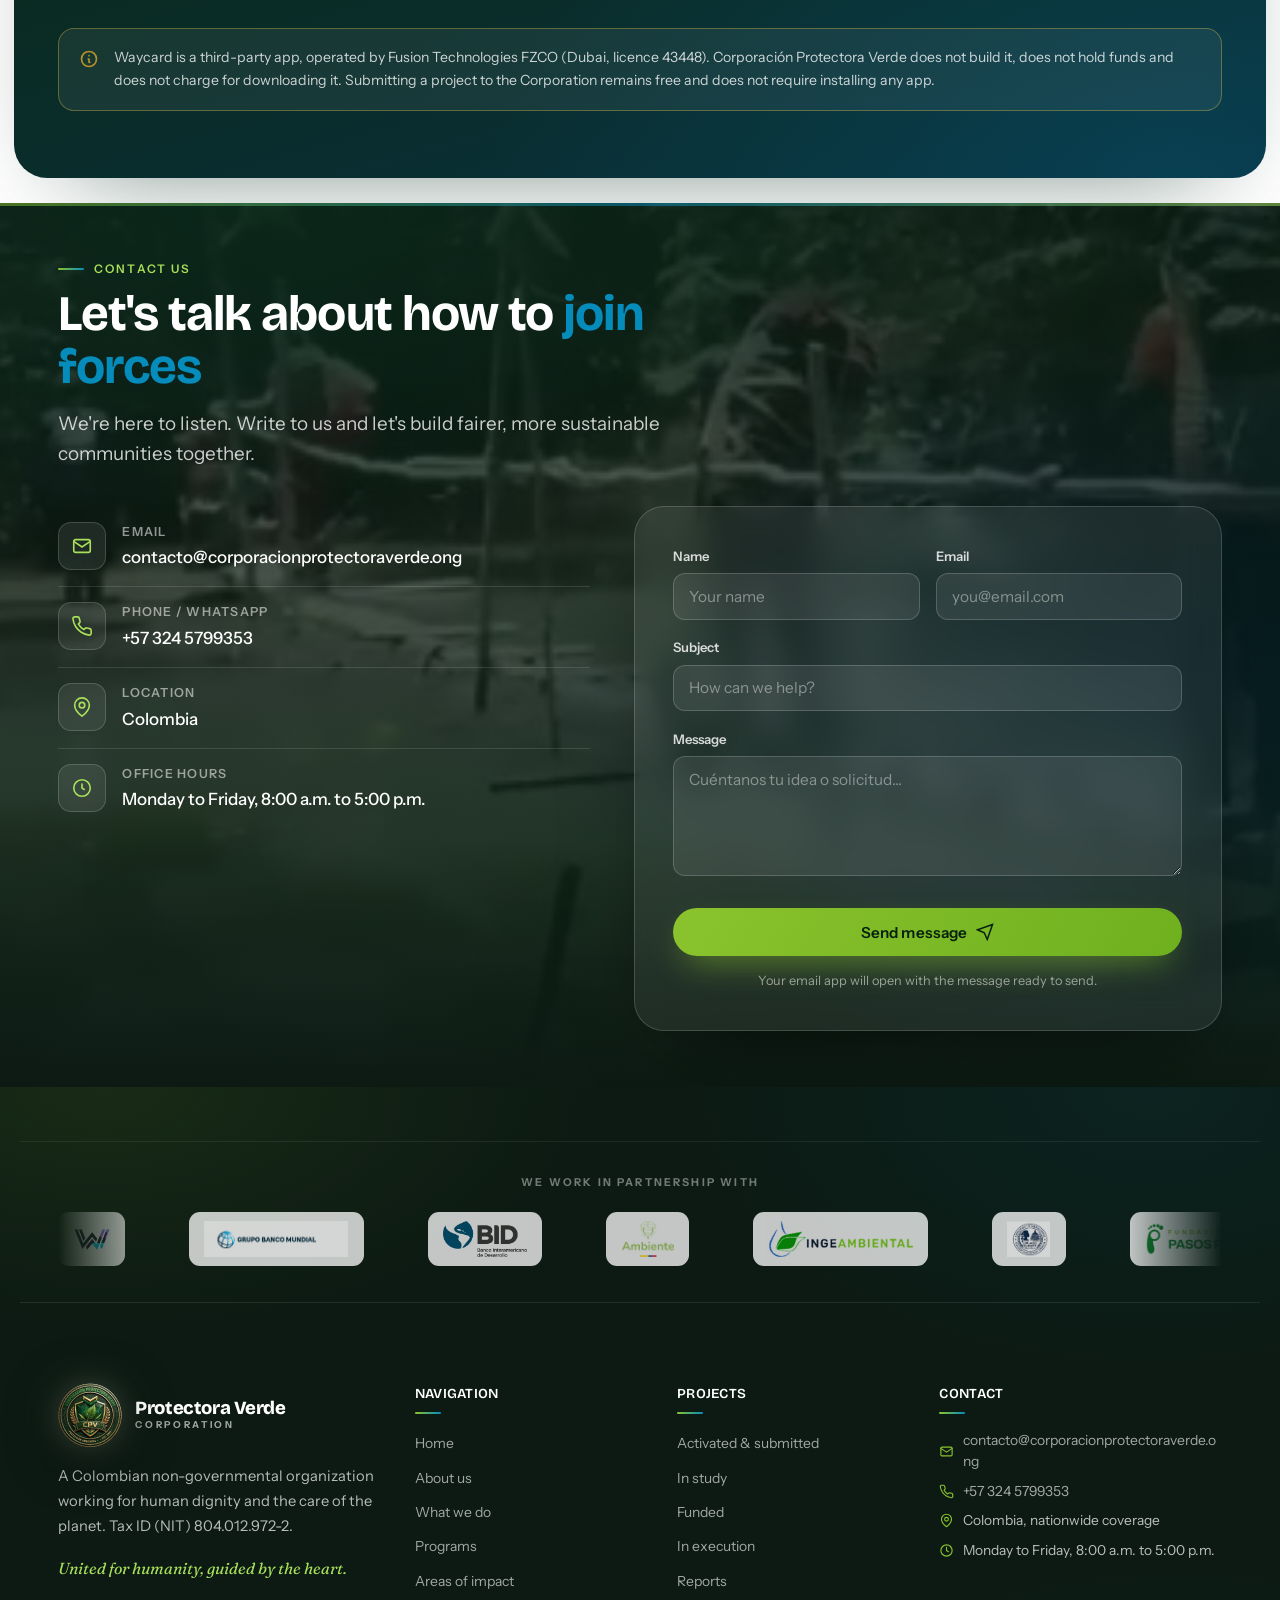
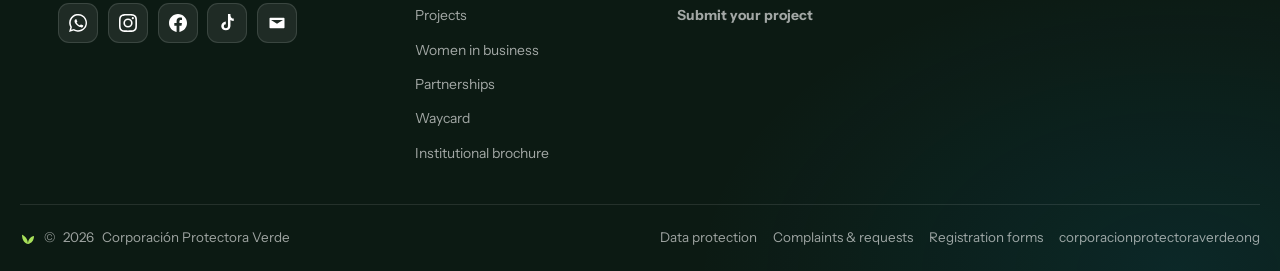
==== commit 2a202a21: "Sacar a 360 Group y devolver a Black Embassy Intercambio pedido por la Corporación, el inverso del q" ====
--- a/alianzas.html
+++ b/alianzas.html
@@ -5,7 +5,7 @@
 <meta name="viewport" content="width=device-width, initial-scale=1"/>
 <meta http-equiv="Cache-Control" content="no-cache, must-revalidate"/>
 <title>Alianzas | Corporación Protectora Verde</title>
-<meta name="description" content="Trabajamos en red con el Banco Mundial, el BID, el Ministerio de Ambiente, Pasos para el Futuro, Ingeambiental y 360 Group, y con Waycard como alianza tecnológica."/>
+<meta name="description" content="Trabajamos en red con el Banco Mundial, el BID, el Ministerio de Ambiente, Pasos para el Futuro, Ingeambiental y Black Embassy, y con Waycard como alianza tecnológica."/>
 <meta name="theme-color" content="#0B2E1F"/>
 <!-- Vista previa al compartir. La imagen va en JPEG y con URL absoluta:
      WhatsApp no renderiza WebP ni rutas relativas, y por eso el enlace
@@ -15,7 +15,7 @@
 <meta property="og:locale" content="es_CO"/>
 <meta property="og:url" content="https://www.corporacionprotectoraverde.ong/alianzas.html"/>
 <meta property="og:title" content="Alianzas | Corporación Protectora Verde"/>
-<meta property="og:description" content="Trabajamos en red con el Banco Mundial, el BID, el Ministerio de Ambiente, Pasos para el Futuro, Ingeambiental y 360 Group, y con Waycard como alianza tecnológica."/>
+<meta property="og:description" content="Trabajamos en red con el Banco Mundial, el BID, el Ministerio de Ambiente, Pasos para el Futuro, Ingeambiental y Black Embassy, y con Waycard como alianza tecnológica."/>
 <meta property="og:image" content="https://www.corporacionprotectoraverde.ong/img/og-corpoverde.jpg"/>
 <meta property="og:image:secure_url" content="https://www.corporacionprotectoraverde.ong/img/og-corpoverde.jpg"/>
 <meta property="og:image:type" content="image/jpeg"/>
@@ -24,7 +24,7 @@
 <meta property="og:image:alt" content="Emblema de la Corporación Protectora Verde sobre fondo verde, con el lema Unidos por la humanidad, guiados por el corazón"/>
 <meta name="twitter:card" content="summary_large_image"/>
 <meta name="twitter:title" content="Alianzas | Corporación Protectora Verde"/>
-<meta name="twitter:description" content="Trabajamos en red con el Banco Mundial, el BID, el Ministerio de Ambiente, Pasos para el Futuro, Ingeambiental y 360 Group, y con Waycard como alianza tecnológica."/>
+<meta name="twitter:description" content="Trabajamos en red con el Banco Mundial, el BID, el Ministerio de Ambiente, Pasos para el Futuro, Ingeambiental y Black Embassy, y con Waycard como alianza tecnológica."/>
 <meta name="twitter:image" content="https://www.corporacionprotectoraverde.ong/img/og-corpoverde.jpg"/>
 <meta name="twitter:image:alt" content="Emblema de la Corporación Protectora Verde sobre fondo verde, con el lema Unidos por la humanidad, guiados por el corazón"/>
 <link rel="canonical" href="https://www.corporacionprotectoraverde.ong/alianzas.html"/>
@@ -112,7 +112,7 @@
       <h2 class="h-sec">Nuestras <span class="accent">alianzas</span></h2>
       <p class="lead">Sumamos capacidades con organizaciones e instituciones que comparten nuestro compromiso con el desarrollo humano y sostenible, y con las entidades que llevan a cabo los proyectos aprobados.</p>
     </div>
-    <div class="allies-grid"><a class="ally reveal d1" href="https://www.bancomundial.org/ext/es/home" target="_blank" rel="noopener"><span class="ally-tag">Cooperación internacional</span><div class="ally-logo"><img src="img/asset-dcfaf648dc.png" class="lg-w" alt="Grupo Banco Mundial"/></div><div class="ally-name">Grupo Banco Mundial</div><div class="ally-role">Cooperación para el desarrollo</div><span class="ally-link">Ir al sitio <svg viewBox="0 0 24 24" fill="none" stroke="currentColor" stroke-width="2" stroke-linecap="round" stroke-linejoin="round"><path d="M7 17 17 7M8 7h9v9"/></svg></span></a><a class="ally reveal d2" href="https://www.iadb.org/es" target="_blank" rel="noopener"><span class="ally-tag">Cooperación internacional</span><div class="ally-logo"><img src="img/asset-aedf7753a2.png" class="lg-bid" alt="Banco Interamericano de Desarrollo"/></div><div class="ally-name">Banco Interamericano de Desarrollo</div><div class="ally-role">Cooperación para el desarrollo en América Latina y el Caribe</div><span class="ally-link">Ir al sitio <svg viewBox="0 0 24 24" fill="none" stroke="currentColor" stroke-width="2" stroke-linecap="round" stroke-linejoin="round"><path d="M7 17 17 7M8 7h9v9"/></svg></span></a><a class="ally reveal d3" href="https://www.minambiente.gov.co" target="_blank" rel="noopener"><span class="ally-tag">Institucional</span><div class="ally-logo"><img src="img/minambiente.png" class="lg-t" alt="Ministerio de Ambiente y Desarrollo Sostenible"/></div><div class="ally-name">Ministerio de Ambiente y Desarrollo Sostenible</div><div class="ally-role">Institucionalidad ambiental de Colombia</div><span class="ally-link">Ir al sitio <svg viewBox="0 0 24 24" fill="none" stroke="currentColor" stroke-width="2" stroke-linecap="round" stroke-linejoin="round"><path d="M7 17 17 7M8 7h9v9"/></svg></span></a><a class="ally reveal d4" href="https://waycard.app/" target="_blank" rel="noopener"><span class="ally-tag">Alianza tecnológica</span><div class="ally-logo"><img src="img/waycard.png" class="lg-s" alt="Waycard"/></div><div class="ally-name">Waycard</div><div class="ally-role">Billetera digital con tarjeta, aplicación gratuita para Android y iOS</div><span class="ally-link">Ver la alianza <svg viewBox="0 0 24 24" fill="none" stroke="currentColor" stroke-width="2" stroke-linecap="round" stroke-linejoin="round"><path d="M7 17 17 7M8 7h9v9"/></svg></span></a><a class="ally reveal d5" href="proyectos.html#aprobados"><span class="ally-tag es-ejec">Aliada y ejecutora</span><div class="ally-logo"><img src="img/asset-ddf801b5d7.png" class="lg-m" alt="Ingeambiental Ltda"/></div><div class="ally-name">Ingeambiental Ltda</div><div class="ally-role">Ingeniería y gestión ambiental. Ejecuta las diez plataformas electroquímicas para potabilizar agua en La Guajira</div><span class="ally-link">Ver su proyecto <svg viewBox="0 0 24 24" fill="none" stroke="currentColor" stroke-width="2" stroke-linecap="round" stroke-linejoin="round"><path d="M7 17 17 7M8 7h9v9"/></svg></span></a><a class="ally reveal d5" href="https://wa.me/573245799353?text=Hola%2C%20quiero%20informaci%C3%B3n%20sobre%20la%20alianza%20con%20Proyectos%20360%20Group" target="_blank" rel="noopener"><span class="ally-tag es-ejec">Aliada y ejecutora</span><div class="ally-logo"><img src="img/proyectos-360.png" class="lg-bid" alt="Proyectos 360 Group"/></div><div class="ally-name">Proyectos 360 Group</div><div class="ally-role">Economía circular, residuos y energía renovable. Ejecuta la salud preventiva en el Atlántico y la fase II de la plaza de mercado de Chaparral</div><span class="ally-link">Escríbenos por WhatsApp <svg viewBox="0 0 24 24" fill="none" stroke="currentColor" stroke-width="2" stroke-linecap="round" stroke-linejoin="round"><path d="M7 17 17 7M8 7h9v9"/></svg></span></a><a class="ally reveal d5" href="proyectos.html#aprobados"><span class="ally-tag es-ejec">Ejecutora</span><div class="ally-logo"><img src="img/pasos-futuro.png" class="lg-m" alt="Fundación Pasos para el Futuro"/></div><div class="ally-name">Fundación Pasos para el Futuro</div><div class="ally-role">Prevención del consumo de sustancias psicoactivas y optimización de la planta de tratamiento El Santuario, en Piedecuesta</div><span class="ally-link">Ver su proyecto <svg viewBox="0 0 24 24" fill="none" stroke="currentColor" stroke-width="2" stroke-linecap="round" stroke-linejoin="round"><path d="M7 17 17 7M8 7h9v9"/></svg></span></a><a class="ally reveal d5" href="https://www.lacasadeldidactico.com" target="_blank" rel="noopener"><span class="ally-tag es-ejec">Ejecutora</span><div class="ally-logo"><img src="img/casa-didactico.png" class="lg-m" alt="La Casa del Didáctico y Tecnológica S.A.S."/></div><div class="ally-name">La Casa del Didáctico y Tecnológica S.A.S.</div><div class="ally-role">Tecnologías digitales para el acceso a las TIC en instituciones educativas públicas de San Carlos, Antioquia</div><span class="ally-link">Ir al sitio <svg viewBox="0 0 24 24" fill="none" stroke="currentColor" stroke-width="2" stroke-linecap="round" stroke-linejoin="round"><path d="M7 17 17 7M8 7h9v9"/></svg></span></a><a class="ally reveal d5" href="proyectos.html#aprobados"><span class="ally-tag es-ejec">Ejecutora</span><div class="ally-logo"><img src="img/gea.png" class="lg-m" alt="Grupo Empresarial GEA S.A.S."/></div><div class="ally-name">Grupo Empresarial GEA S.A.S.</div><div class="ally-role">Establecimiento forestal de 150 hectáreas de balso en predios del consejo comunitario de Cupica, Bahía Solano</div><span class="ally-link">Ver su proyecto <svg viewBox="0 0 24 24" fill="none" stroke="currentColor" stroke-width="2" stroke-linecap="round" stroke-linejoin="round"><path d="M7 17 17 7M8 7h9v9"/></svg></span></a><a class="ally reveal d5" href="proyectos.html#aprobados"><span class="ally-tag es-ejec">Ejecutora</span><div class="ally-logo"><img src="img/funcredes.png" class="lg-m" alt="Fundación Funcredes"/></div><div class="ally-name">Fundación Funcredes</div><div class="ally-role">Prevención y protección frente al consumo de sustancias psicoactivas en Santiago de Tolú, Sucre</div><span class="ally-link">Ver su proyecto <svg viewBox="0 0 24 24" fill="none" stroke="currentColor" stroke-width="2" stroke-linecap="round" stroke-linejoin="round"><path d="M7 17 17 7M8 7h9v9"/></svg></span></a></div>
+    <div class="allies-grid"><a class="ally reveal d1" href="https://www.bancomundial.org/ext/es/home" target="_blank" rel="noopener"><span class="ally-tag">Cooperación internacional</span><div class="ally-logo"><img src="img/asset-dcfaf648dc.png" class="lg-w" alt="Grupo Banco Mundial"/></div><div class="ally-name">Grupo Banco Mundial</div><div class="ally-role">Cooperación para el desarrollo</div><span class="ally-link">Ir al sitio <svg viewBox="0 0 24 24" fill="none" stroke="currentColor" stroke-width="2" stroke-linecap="round" stroke-linejoin="round"><path d="M7 17 17 7M8 7h9v9"/></svg></span></a><a class="ally reveal d2" href="https://www.iadb.org/es" target="_blank" rel="noopener"><span class="ally-tag">Cooperación internacional</span><div class="ally-logo"><img src="img/asset-aedf7753a2.png" class="lg-bid" alt="Banco Interamericano de Desarrollo"/></div><div class="ally-name">Banco Interamericano de Desarrollo</div><div class="ally-role">Cooperación para el desarrollo en América Latina y el Caribe</div><span class="ally-link">Ir al sitio <svg viewBox="0 0 24 24" fill="none" stroke="currentColor" stroke-width="2" stroke-linecap="round" stroke-linejoin="round"><path d="M7 17 17 7M8 7h9v9"/></svg></span></a><a class="ally reveal d3" href="https://www.minambiente.gov.co" target="_blank" rel="noopener"><span class="ally-tag">Institucional</span><div class="ally-logo"><img src="img/minambiente.png" class="lg-t" alt="Ministerio de Ambiente y Desarrollo Sostenible"/></div><div class="ally-name">Ministerio de Ambiente y Desarrollo Sostenible</div><div class="ally-role">Institucionalidad ambiental de Colombia</div><span class="ally-link">Ir al sitio <svg viewBox="0 0 24 24" fill="none" stroke="currentColor" stroke-width="2" stroke-linecap="round" stroke-linejoin="round"><path d="M7 17 17 7M8 7h9v9"/></svg></span></a><a class="ally reveal d4" href="https://waycard.app/" target="_blank" rel="noopener"><span class="ally-tag">Alianza tecnológica</span><div class="ally-logo"><img src="img/waycard.png" class="lg-s" alt="Waycard"/></div><div class="ally-name">Waycard</div><div class="ally-role">Billetera digital con tarjeta, aplicación gratuita para Android y iOS</div><span class="ally-link">Ver la alianza <svg viewBox="0 0 24 24" fill="none" stroke="currentColor" stroke-width="2" stroke-linecap="round" stroke-linejoin="round"><path d="M7 17 17 7M8 7h9v9"/></svg></span></a><a class="ally reveal d5" href="https://www.blackembassy.org" target="_blank" rel="noopener"><span class="ally-tag">Organización aliada</span><div class="ally-logo"><img src="img/asset-73784ad43a.png" class="lg-s" alt="Black Embassy ONG"/></div><div class="ally-name">Black Embassy ONG</div><div class="ally-role">Fundación Embajada Internacional Afrodescendiente</div><span class="ally-link">Conocer más <svg viewBox="0 0 24 24" fill="none" stroke="currentColor" stroke-width="2" stroke-linecap="round" stroke-linejoin="round"><path d="M7 17 17 7M8 7h9v9"/></svg></span></a><a class="ally reveal d5" href="proyectos.html#aprobados"><span class="ally-tag es-ejec">Aliada y ejecutora</span><div class="ally-logo"><img src="img/asset-ddf801b5d7.png" class="lg-m" alt="Ingeambiental Ltda"/></div><div class="ally-name">Ingeambiental Ltda</div><div class="ally-role">Ingeniería y gestión ambiental. Ejecuta las diez plataformas electroquímicas para potabilizar agua en La Guajira</div><span class="ally-link">Ver su proyecto <svg viewBox="0 0 24 24" fill="none" stroke="currentColor" stroke-width="2" stroke-linecap="round" stroke-linejoin="round"><path d="M7 17 17 7M8 7h9v9"/></svg></span></a><a class="ally reveal d5" href="proyectos.html#aprobados"><span class="ally-tag es-ejec">Ejecutora</span><div class="ally-logo"><img src="img/pasos-futuro.png" class="lg-m" alt="Fundación Pasos para el Futuro"/></div><div class="ally-name">Fundación Pasos para el Futuro</div><div class="ally-role">Prevención del consumo de sustancias psicoactivas y optimización de la planta de tratamiento El Santuario, en Piedecuesta</div><span class="ally-link">Ver su proyecto <svg viewBox="0 0 24 24" fill="none" stroke="currentColor" stroke-width="2" stroke-linecap="round" stroke-linejoin="round"><path d="M7 17 17 7M8 7h9v9"/></svg></span></a><a class="ally reveal d5" href="https://www.lacasadeldidactico.com" target="_blank" rel="noopener"><span class="ally-tag es-ejec">Ejecutora</span><div class="ally-logo"><img src="img/casa-didactico.png" class="lg-m" alt="La Casa del Didáctico y Tecnológica S.A.S."/></div><div class="ally-name">La Casa del Didáctico y Tecnológica S.A.S.</div><div class="ally-role">Tecnologías digitales para el acceso a las TIC en instituciones educativas públicas de San Carlos, Antioquia</div><span class="ally-link">Ir al sitio <svg viewBox="0 0 24 24" fill="none" stroke="currentColor" stroke-width="2" stroke-linecap="round" stroke-linejoin="round"><path d="M7 17 17 7M8 7h9v9"/></svg></span></a><a class="ally reveal d5" href="proyectos.html#aprobados"><span class="ally-tag es-ejec">Ejecutora</span><div class="ally-logo"><img src="img/gea.png" class="lg-m" alt="Grupo Empresarial GEA S.A.S."/></div><div class="ally-name">Grupo Empresarial GEA S.A.S.</div><div class="ally-role">Establecimiento forestal de 150 hectáreas de balso en predios del consejo comunitario de Cupica, Bahía Solano</div><span class="ally-link">Ver su proyecto <svg viewBox="0 0 24 24" fill="none" stroke="currentColor" stroke-width="2" stroke-linecap="round" stroke-linejoin="round"><path d="M7 17 17 7M8 7h9v9"/></svg></span></a><a class="ally reveal d5" href="proyectos.html#aprobados"><span class="ally-tag es-ejec">Ejecutora</span><div class="ally-logo"><img src="img/funcredes.png" class="lg-m" alt="Fundación Funcredes"/></div><div class="ally-name">Fundación Funcredes</div><div class="ally-role">Prevención y protección frente al consumo de sustancias psicoactivas en Santiago de Tolú, Sucre</div><span class="ally-link">Ver su proyecto <svg viewBox="0 0 24 24" fill="none" stroke="currentColor" stroke-width="2" stroke-linecap="round" stroke-linejoin="round"><path d="M7 17 17 7M8 7h9v9"/></svg></span></a></div>
     <p class="allies-note">Las entidades a las que todavía no se les ha asignado plazo no aparecen aquí. ¿Tu organización quiere sumar? <a href="#contacto">Construyamos una alianza</a>.</p>
   </div>
 </section>
@@ -190,7 +190,7 @@
 <footer class="footer">
   <div class="wrap f-aliados">
     <p>Trabajamos en red con</p>
-    <div class="marquee "><div class="marquee-pista"><a href="https://waycard.app/" target="_blank" rel="noopener"><img src="img/waycard.png" alt="Waycard" loading="lazy"/></a><a href="https://www.bancomundial.org/ext/es/home" target="_blank" rel="noopener"><img src="img/asset-dcfaf648dc.png" alt="Grupo Banco Mundial" loading="lazy"/></a><a href="https://www.iadb.org/es" target="_blank" rel="noopener"><img src="img/asset-aedf7753a2.png" alt="Banco Interamericano de Desarrollo" loading="lazy"/></a><a href="https://www.minambiente.gov.co" target="_blank" rel="noopener"><img src="img/minambiente.png" alt="Ministerio de Ambiente y Desarrollo Sostenible" loading="lazy"/></a><a href="alianzas.html"><img src="img/asset-ddf801b5d7.png" alt="Ingeambiental Ltda" loading="lazy"/></a><a href="alianzas.html"><img src="img/proyectos-360.png" alt="Proyectos 360 Group" loading="lazy"/></a><a href="alianzas.html#alianzas"><img src="img/pasos-futuro.png" alt="Fundación Pasos para el Futuro" loading="lazy"/></a><a href="https://www.lacasadeldidactico.com" target="_blank" rel="noopener"><img src="img/casa-didactico.png" alt="La Casa del Didáctico y Tecnológica" loading="lazy"/></a><a href="proyectos.html#aprobados"><img src="img/gea.png" alt="Grupo Empresarial GEA" loading="lazy"/></a><a href="proyectos.html#aprobados"><img src="img/funcredes.png" alt="Fundación Funcredes" loading="lazy"/></a><a href="https://waycard.app/" target="_blank" rel="noopener"><img src="img/waycard.png" alt="Waycard" loading="lazy"/></a><a href="https://www.bancomundial.org/ext/es/home" target="_blank" rel="noopener"><img src="img/asset-dcfaf648dc.png" alt="Grupo Banco Mundial" loading="lazy"/></a><a href="https://www.iadb.org/es" target="_blank" rel="noopener"><img src="img/asset-aedf7753a2.png" alt="Banco Interamericano de Desarrollo" loading="lazy"/></a><a href="https://www.minambiente.gov.co" target="_blank" rel="noopener"><img src="img/minambiente.png" alt="Ministerio de Ambiente y Desarrollo Sostenible" loading="lazy"/></a><a href="alianzas.html"><img src="img/asset-ddf801b5d7.png" alt="Ingeambiental Ltda" loading="lazy"/></a><a href="alianzas.html"><img src="img/proyectos-360.png" alt="Proyectos 360 Group" loading="lazy"/></a><a href="alianzas.html#alianzas"><img src="img/pasos-futuro.png" alt="Fundación Pasos para el Futuro" loading="lazy"/></a><a href="https://www.lacasadeldidactico.com" target="_blank" rel="noopener"><img src="img/casa-didactico.png" alt="La Casa del Didáctico y Tecnológica" loading="lazy"/></a><a href="proyectos.html#aprobados"><img src="img/gea.png" alt="Grupo Empresarial GEA" loading="lazy"/></a><a href="proyectos.html#aprobados"><img src="img/funcredes.png" alt="Fundación Funcredes" loading="lazy"/></a></div></div>
+    <div class="marquee "><div class="marquee-pista"><a href="https://waycard.app/" target="_blank" rel="noopener"><img src="img/waycard.png" alt="Waycard" loading="lazy"/></a><a href="https://www.bancomundial.org/ext/es/home" target="_blank" rel="noopener"><img src="img/asset-dcfaf648dc.png" alt="Grupo Banco Mundial" loading="lazy"/></a><a href="https://www.iadb.org/es" target="_blank" rel="noopener"><img src="img/asset-aedf7753a2.png" alt="Banco Interamericano de Desarrollo" loading="lazy"/></a><a href="https://www.minambiente.gov.co" target="_blank" rel="noopener"><img src="img/minambiente.png" alt="Ministerio de Ambiente y Desarrollo Sostenible" loading="lazy"/></a><a href="alianzas.html"><img src="img/asset-ddf801b5d7.png" alt="Ingeambiental Ltda" loading="lazy"/></a><a href="https://www.blackembassy.org" target="_blank" rel="noopener"><img src="img/asset-73784ad43a.png" alt="Black Embassy ONG" loading="lazy"/></a><a href="alianzas.html#alianzas"><img src="img/pasos-futuro.png" alt="Fundación Pasos para el Futuro" loading="lazy"/></a><a href="https://www.lacasadeldidactico.com" target="_blank" rel="noopener"><img src="img/casa-didactico.png" alt="La Casa del Didáctico y Tecnológica" loading="lazy"/></a><a href="proyectos.html#aprobados"><img src="img/gea.png" alt="Grupo Empresarial GEA" loading="lazy"/></a><a href="proyectos.html#aprobados"><img src="img/funcredes.png" alt="Fundación Funcredes" loading="lazy"/></a><a href="https://waycard.app/" target="_blank" rel="noopener"><img src="img/waycard.png" alt="Waycard" loading="lazy"/></a><a href="https://www.bancomundial.org/ext/es/home" target="_blank" rel="noopener"><img src="img/asset-dcfaf648dc.png" alt="Grupo Banco Mundial" loading="lazy"/></a><a href="https://www.iadb.org/es" target="_blank" rel="noopener"><img src="img/asset-aedf7753a2.png" alt="Banco Interamericano de Desarrollo" loading="lazy"/></a><a href="https://www.minambiente.gov.co" target="_blank" rel="noopener"><img src="img/minambiente.png" alt="Ministerio de Ambiente y Desarrollo Sostenible" loading="lazy"/></a><a href="alianzas.html"><img src="img/asset-ddf801b5d7.png" alt="Ingeambiental Ltda" loading="lazy"/></a><a href="https://www.blackembassy.org" target="_blank" rel="noopener"><img src="img/asset-73784ad43a.png" alt="Black Embassy ONG" loading="lazy"/></a><a href="alianzas.html#alianzas"><img src="img/pasos-futuro.png" alt="Fundación Pasos para el Futuro" loading="lazy"/></a><a href="https://www.lacasadeldidactico.com" target="_blank" rel="noopener"><img src="img/casa-didactico.png" alt="La Casa del Didáctico y Tecnológica" loading="lazy"/></a><a href="proyectos.html#aprobados"><img src="img/gea.png" alt="Grupo Empresarial GEA" loading="lazy"/></a><a href="proyectos.html#aprobados"><img src="img/funcredes.png" alt="Fundación Funcredes" loading="lazy"/></a></div></div>
   </div>
   <div class="wrap ftop">
     <div class="fbrand">
